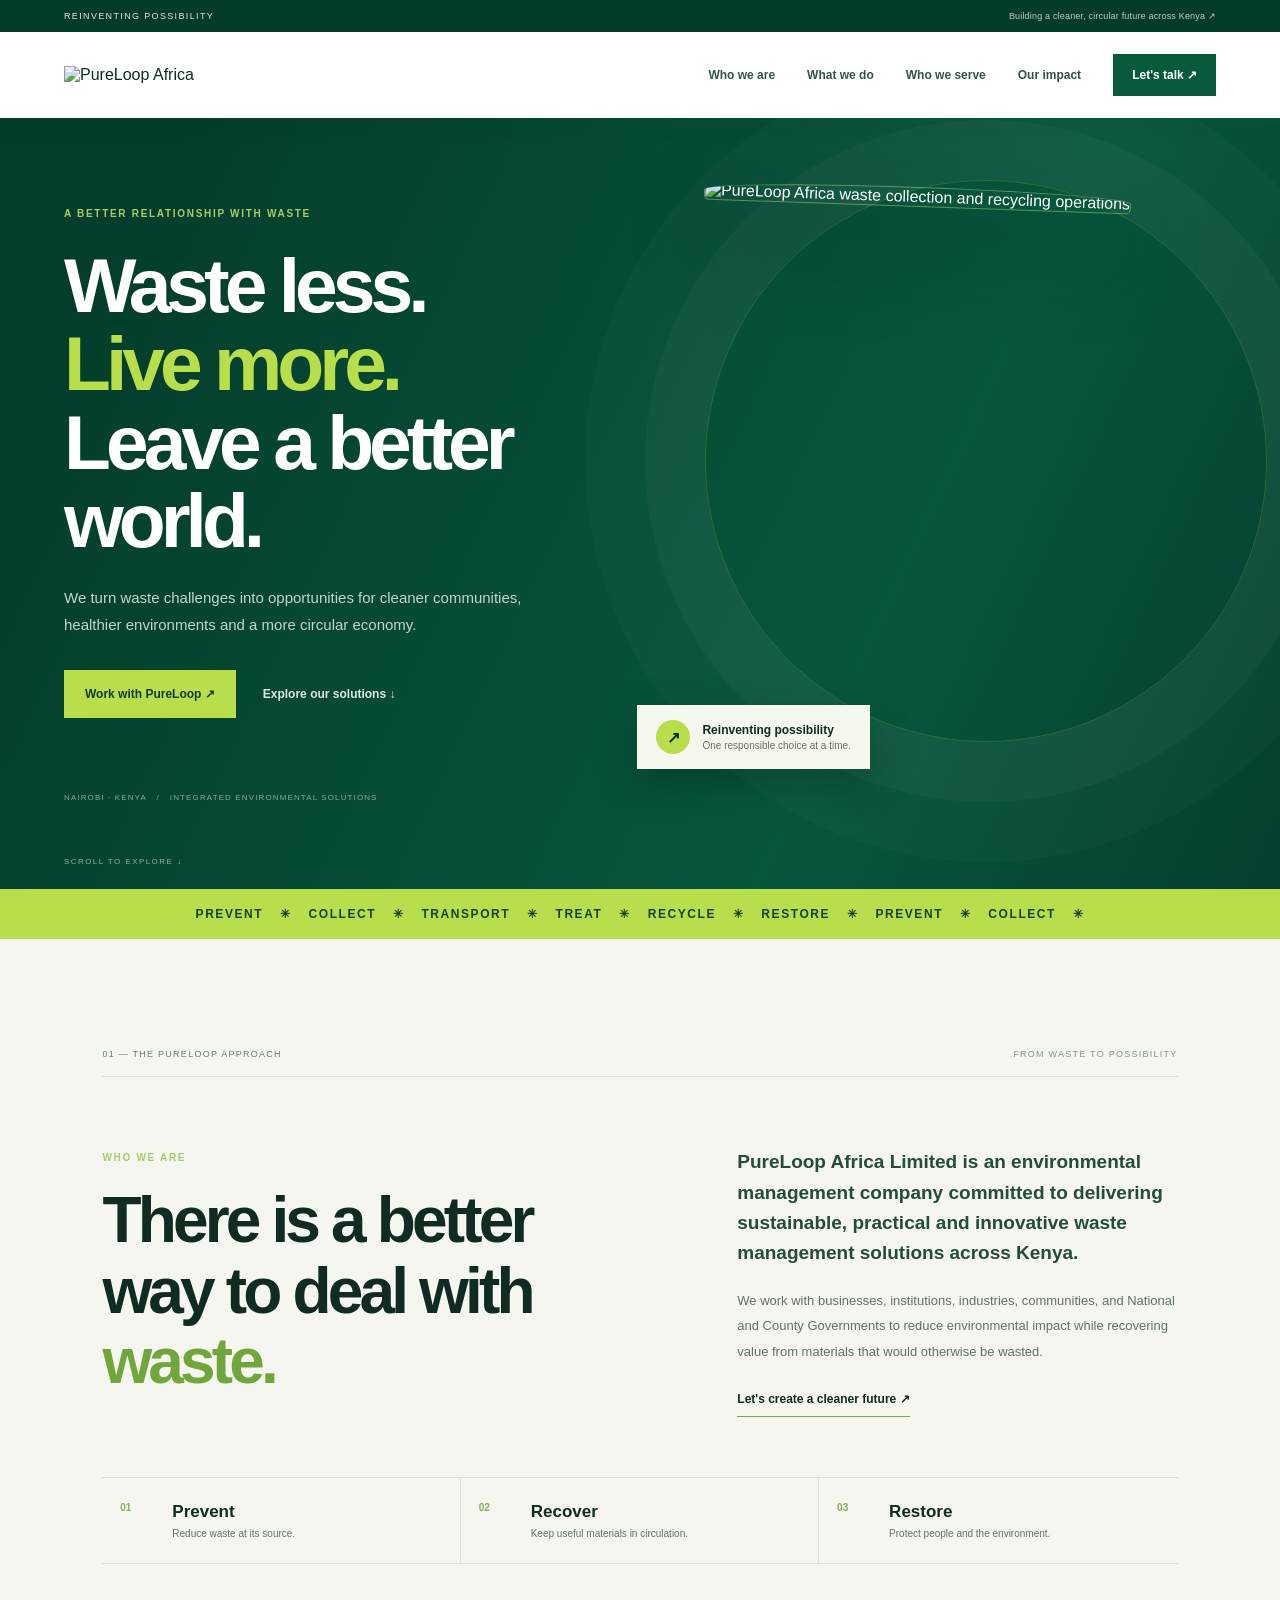
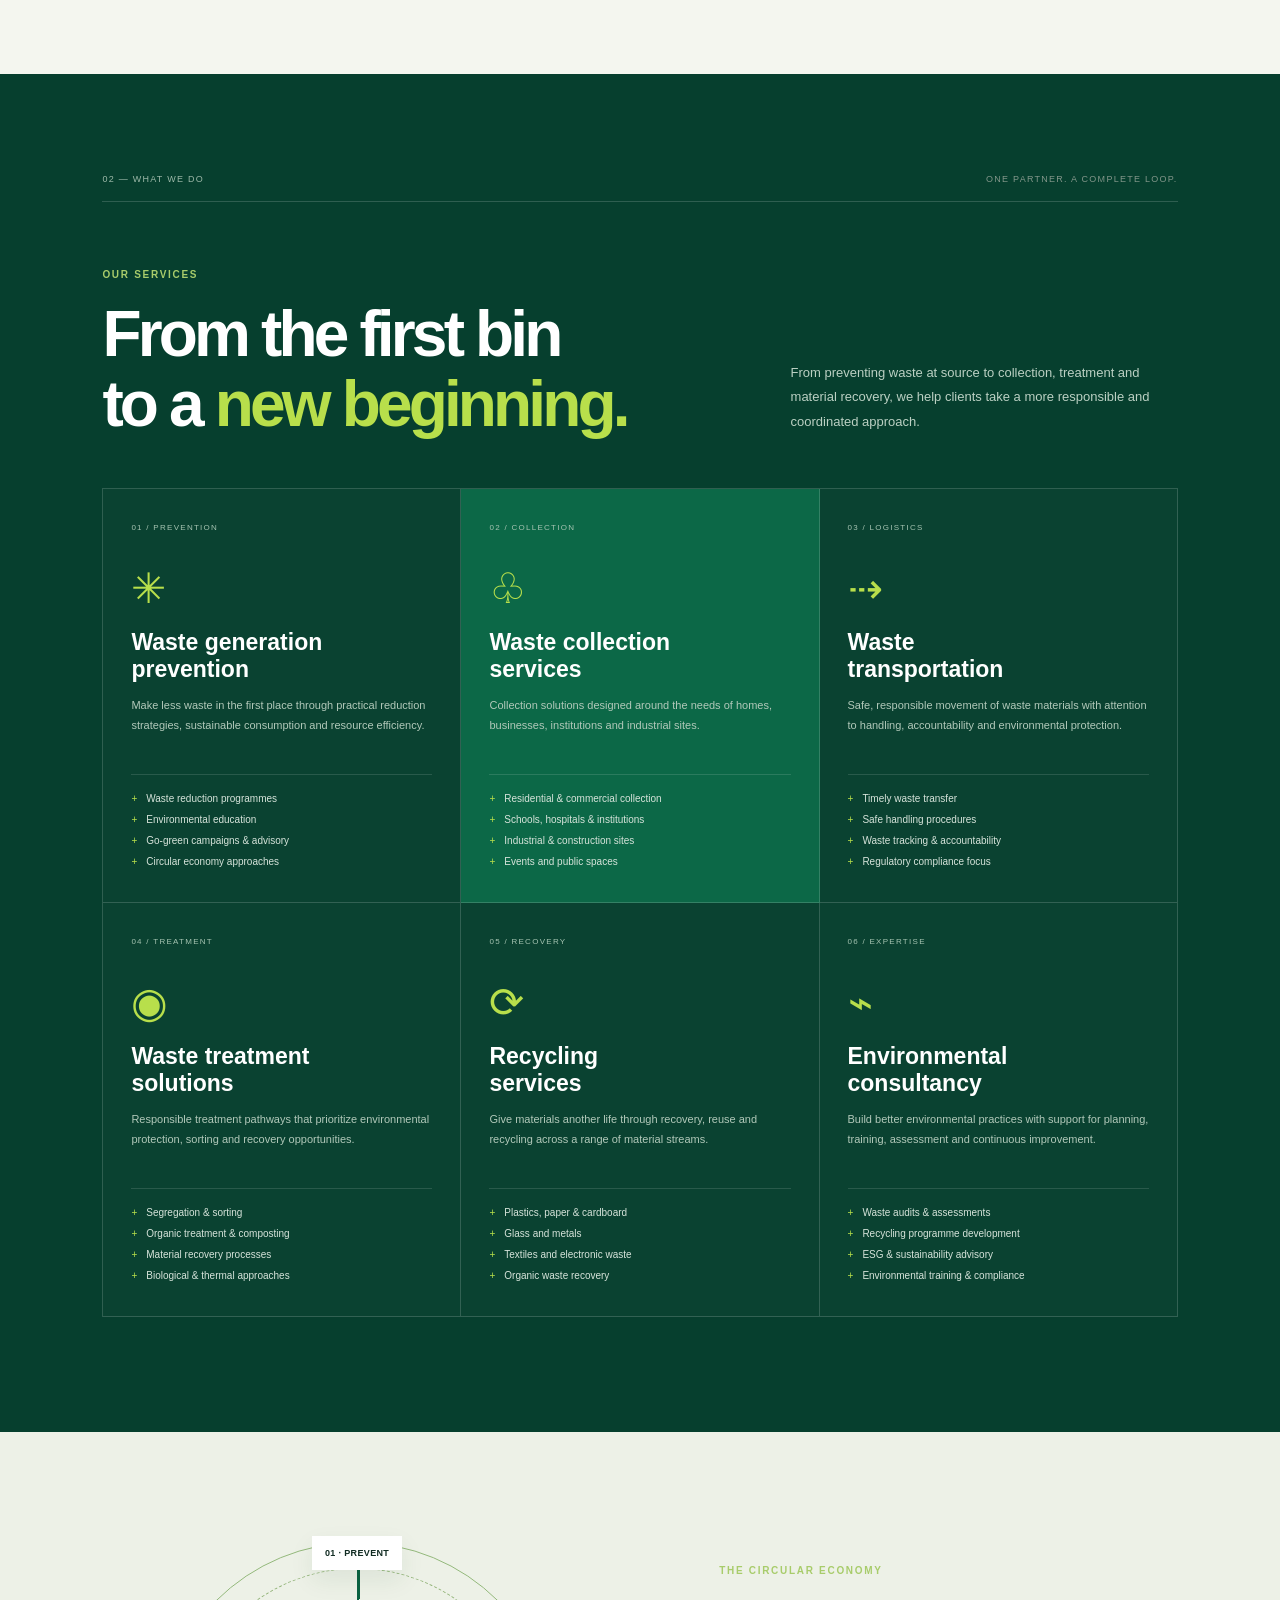
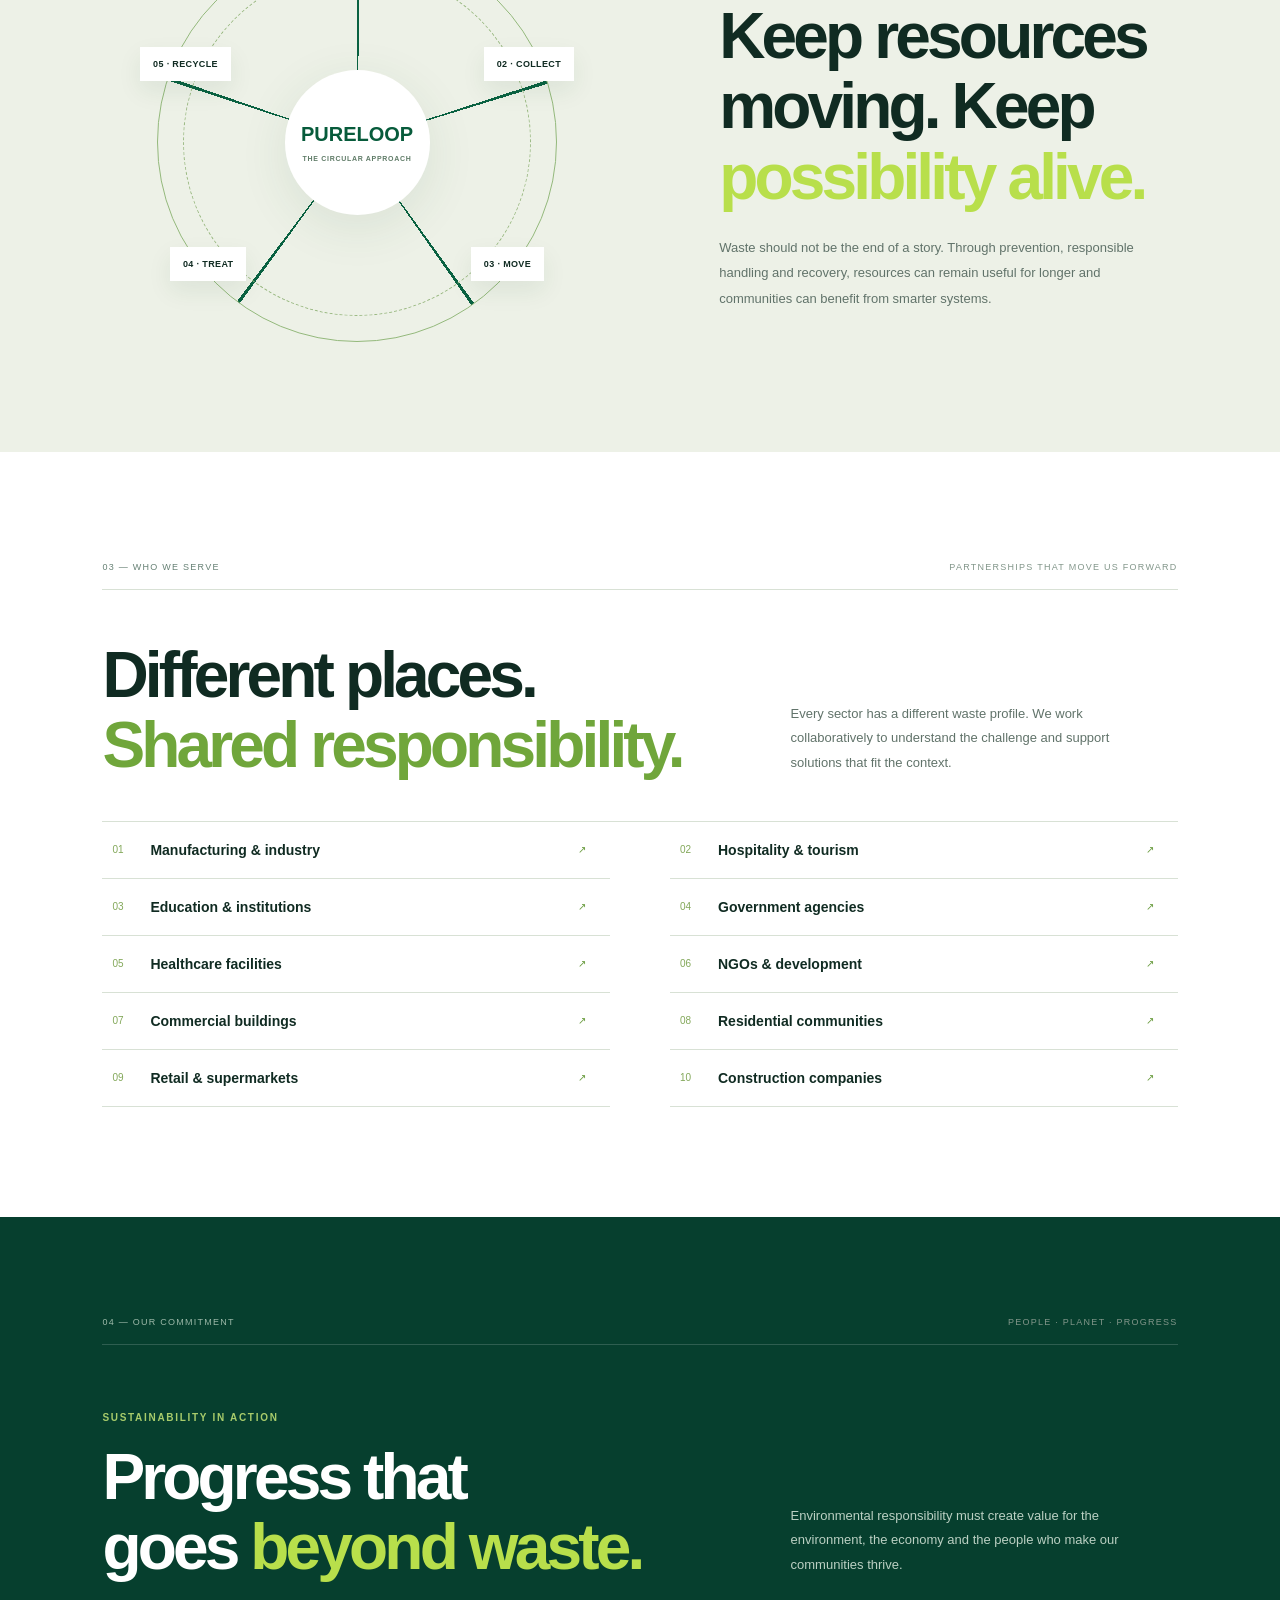
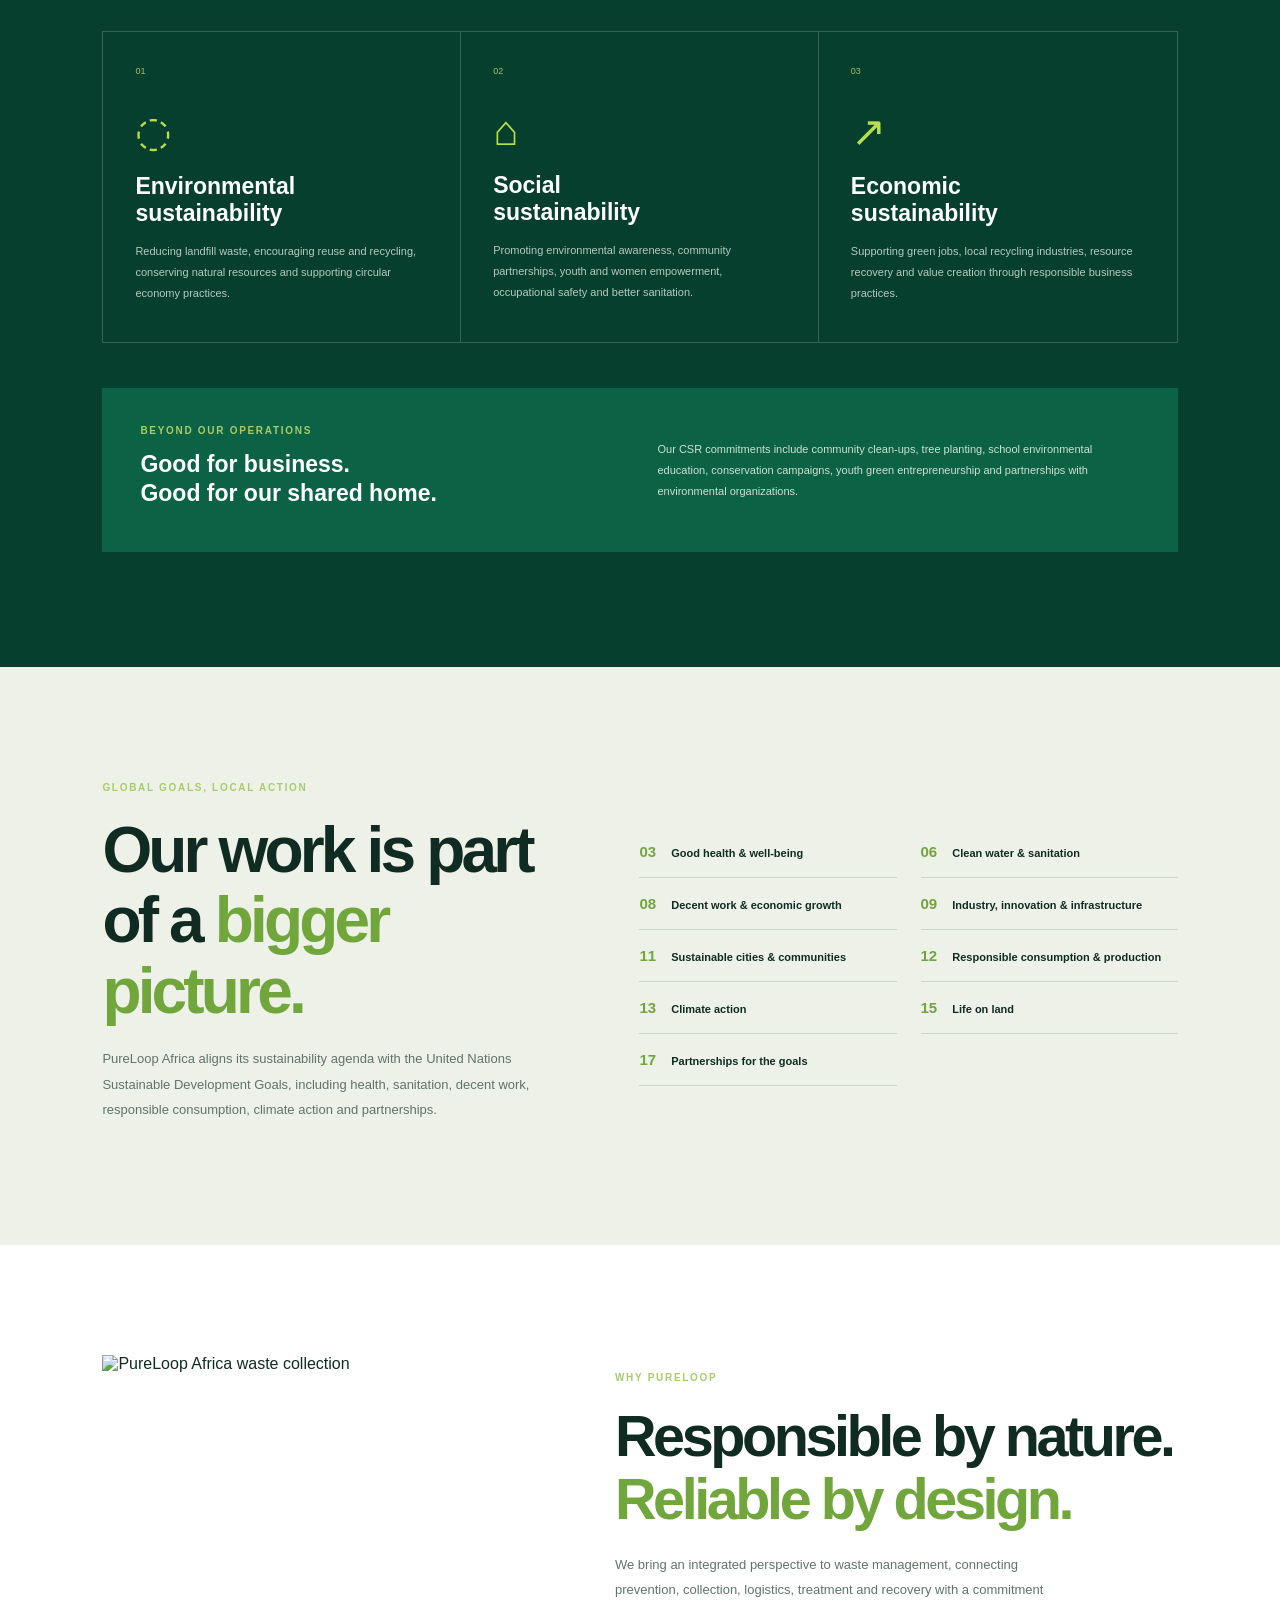
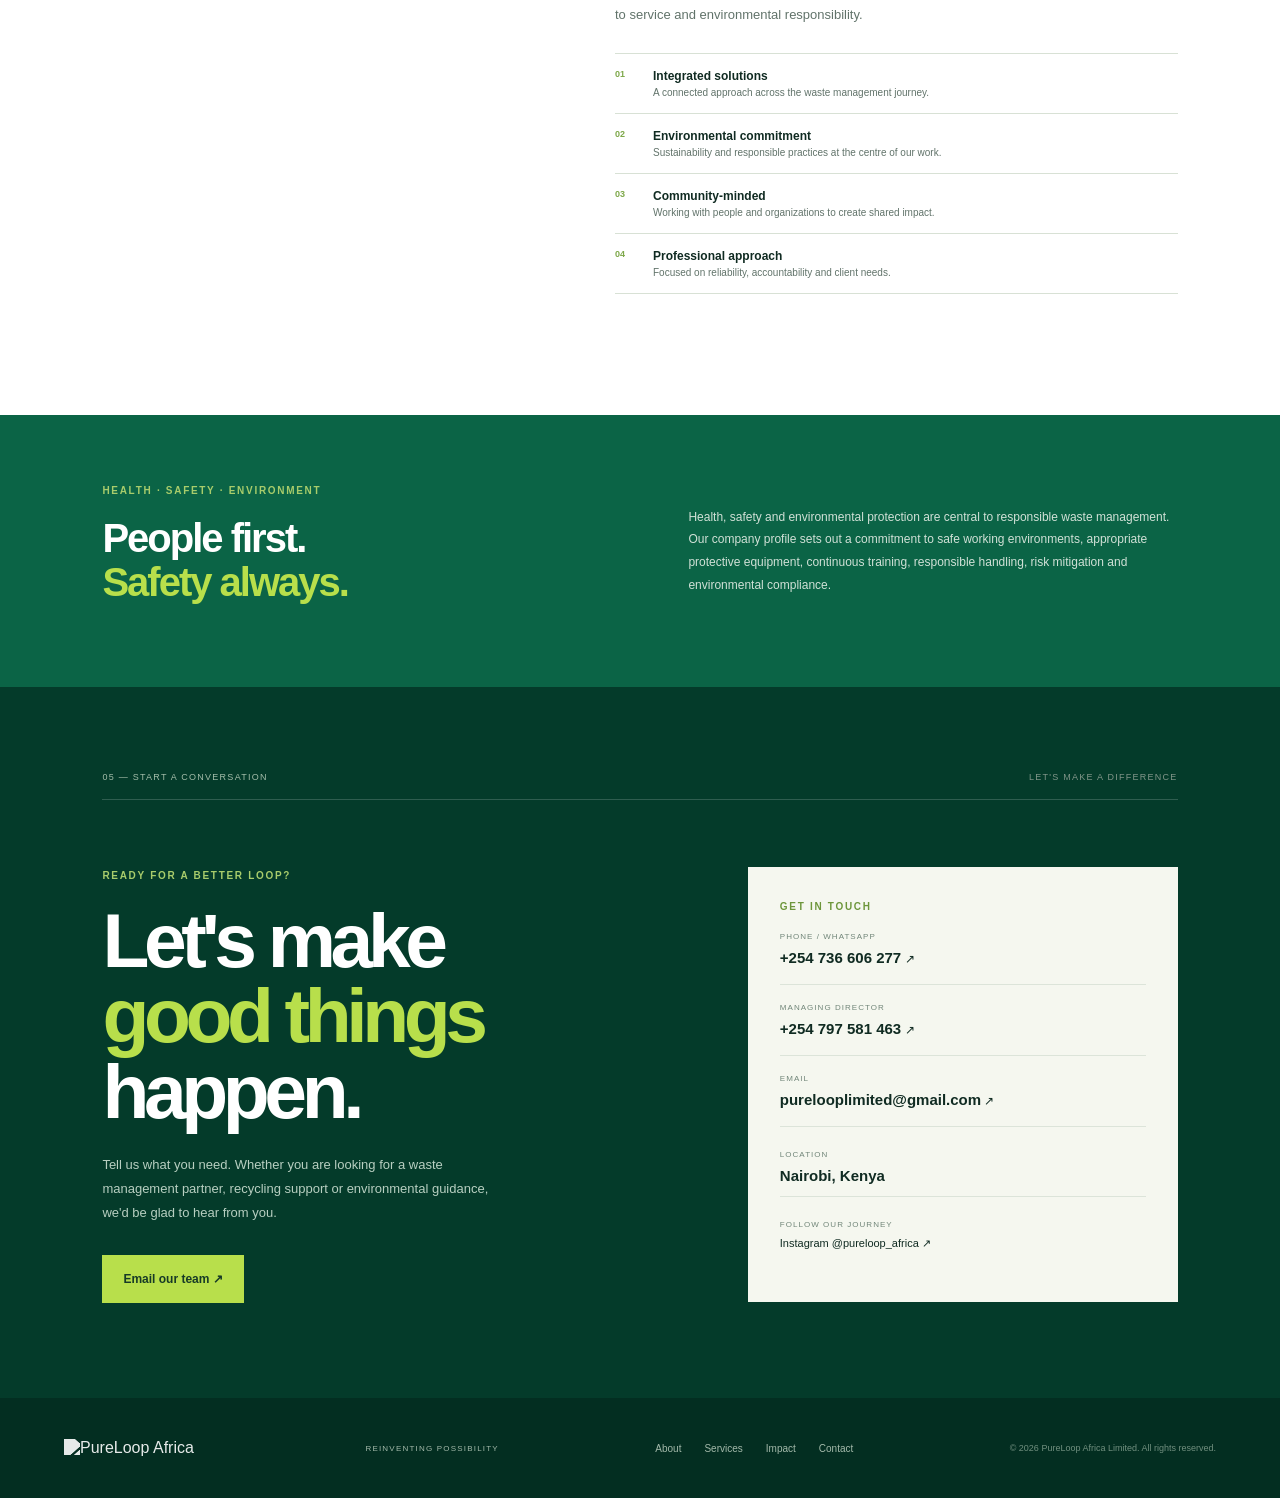
==== index.html @ 33b052de "Build premium responsive PureLoop Africa company website" ====
<!doctype html><html lang="en"><head><meta charset="utf-8"><meta name="viewport" content="width=device-width,initial-scale=1"><title>PureLoop Africa | Sustainable Waste Management & Recycling in Kenya</title><meta name="description" content="PureLoop Africa Limited delivers waste prevention, collection, transportation, treatment, recycling and environmental consultancy solutions across Kenya."><meta name="keywords" content="PureLoop Africa, waste management Kenya, waste collection Nairobi, recycling Kenya, environmental consultancy"><meta name="theme-color" content="#075b3b"><link rel="canonical" href="https://matharabrian70-ux.github.io/PureLoop_Africa/"><meta property="og:title" content="PureLoop Africa | Reinventing Possibility"><meta property="og:description" content="Integrated waste management and recycling solutions across Kenya."><link rel="stylesheet" href="styles.css"><script type="application/ld+json">{"@context":"https://schema.org","@type":"EnvironmentalConsultant","name":"PureLoop Africa Limited","email":"purelooplimited@gmail.com","telephone":"+254736606277","address":{"@type":"PostalAddress","addressLocality":"Nairobi","addressCountry":"KE"},"sameAs":["https://www.instagram.com/pureloop_africa/"]}</script></head><body><div class="announce">REINVENTING POSSIBILITY <span>Building a cleaner, circular future across Kenya ↗</span></div><header><a class="brand" href="#top"><img src="assets/logo.png" alt="PureLoop Africa"></a><button class="menu" aria-expanded="false" aria-label="Open menu">☰</button><nav><a href="#about">Who we are</a><a href="#services">What we do</a><a href="#sectors">Who we serve</a><a href="#impact">Our impact</a><a class="navbtn" href="#contact">Let's talk ↗</a></nav></header><main><section class="hero" id="top"><div class="hero-copy"><label>A BETTER RELATIONSHIP WITH WASTE</label><h1>Waste less.<br><em>Live more.</em><br>Leave a better world.</h1><p>We turn waste challenges into opportunities for cleaner communities, healthier environments and a more circular economy.</p><div class="actions"><a class="button" href="#contact">Work with PureLoop ↗</a><a class="link" href="#services">Explore our solutions ↓</a></div><small>NAIROBI · KENYA &nbsp; / &nbsp; INTEGRATED ENVIRONMENTAL SOLUTIONS</small></div><div class="hero-visual"><img src="assets/pureloop-poster.jpg" alt="PureLoop Africa waste collection and recycling operations"><div class="photo-tag"><b>↗</b><span>Reinventing possibility<small>One responsible choice at a time.</small></span></div></div><div class="scroll">SCROLL TO EXPLORE ↓</div></section><div class="ticker">PREVENT ✳ COLLECT ✳ TRANSPORT ✳ TREAT ✳ RECYCLE ✳ RESTORE ✳ PREVENT ✳ COLLECT ✳</div><section class="section about" id="about"><div class="kicker">01 — THE PURELOOP APPROACH <span>FROM WASTE TO POSSIBILITY</span></div><div class="two"><div><label>WHO WE ARE</label><h2>There is a better<br>way to deal with <em>waste.</em></h2></div><div><p class="lead">PureLoop Africa Limited is an environmental management company committed to delivering sustainable, practical and innovative waste management solutions across Kenya.</p><p>We work with businesses, institutions, industries, communities, and National and County Governments to reduce environmental impact while recovering value from materials that would otherwise be wasted.</p><a class="under" href="#contact">Let's create a cleaner future ↗</a></div></div><div class="principles"><div><b>01</b><strong>Prevent</strong><small>Reduce waste at its source.</small></div><div><b>02</b><strong>Recover</strong><small>Keep useful materials in circulation.</small></div><div><b>03</b><strong>Restore</strong><small>Protect people and the environment.</small></div></div></section><section class="section services" id="services"><div class="kicker">02 — WHAT WE DO <span>ONE PARTNER. A COMPLETE LOOP.</span></div><div class="section-head"><div><label>OUR SERVICES</label><h2>From the first bin<br>to a <em>new beginning.</em></h2></div><p>From preventing waste at source to collection, treatment and material recovery, we help clients take a more responsible and coordinated approach.</p></div><div class="cards"><article><small>01 / PREVENTION</small><div class="icon">✳</div><h3>Waste generation<br>prevention</h3><p>Make less waste in the first place through practical reduction strategies, sustainable consumption and resource efficiency.</p><ul><li>Waste reduction programmes</li><li>Environmental education</li><li>Go-green campaigns & advisory</li><li>Circular economy approaches</li></ul></article><article class="highlight"><small>02 / COLLECTION</small><div class="icon">♧</div><h3>Waste collection<br>services</h3><p>Collection solutions designed around the needs of homes, businesses, institutions and industrial sites.</p><ul><li>Residential & commercial collection</li><li>Schools, hospitals & institutions</li><li>Industrial & construction sites</li><li>Events and public spaces</li></ul></article><article><small>03 / LOGISTICS</small><div class="icon">⇢</div><h3>Waste<br>transportation</h3><p>Safe, responsible movement of waste materials with attention to handling, accountability and environmental protection.</p><ul><li>Timely waste transfer</li><li>Safe handling procedures</li><li>Waste tracking & accountability</li><li>Regulatory compliance focus</li></ul></article><article><small>04 / TREATMENT</small><div class="icon">◉</div><h3>Waste treatment<br>solutions</h3><p>Responsible treatment pathways that prioritize environmental protection, sorting and recovery opportunities.</p><ul><li>Segregation & sorting</li><li>Organic treatment & composting</li><li>Material recovery processes</li><li>Biological & thermal approaches</li></ul></article><article><small>05 / RECOVERY</small><div class="icon">⟳</div><h3>Recycling<br>services</h3><p>Give materials another life through recovery, reuse and recycling across a range of material streams.</p><ul><li>Plastics, paper & cardboard</li><li>Glass and metals</li><li>Textiles and electronic waste</li><li>Organic waste recovery</li></ul></article><article><small>06 / EXPERTISE</small><div class="icon">⌁</div><h3>Environmental<br>consultancy</h3><p>Build better environmental practices with support for planning, training, assessment and continuous improvement.</p><ul><li>Waste audits & assessments</li><li>Recycling programme development</li><li>ESG & sustainability advisory</li><li>Environmental training & compliance</li></ul></article></div></section><section class="section circular"><div class="circle"><div class="center">PURELOOP<br><small>THE CIRCULAR APPROACH</small></div><span class="c1">01 · PREVENT</span><span class="c2">02 · COLLECT</span><span class="c3">03 · MOVE</span><span class="c4">04 · TREAT</span><span class="c5">05 · RECYCLE</span></div><div><label>THE CIRCULAR ECONOMY</label><h2>Keep resources<br>moving. Keep<br><em>possibility alive.</em></h2><p>Waste should not be the end of a story. Through prevention, responsible handling and recovery, resources can remain useful for longer and communities can benefit from smarter systems.</p></div></section><section class="section sectors" id="sectors"><div class="kicker">03 — WHO WE SERVE <span>PARTNERSHIPS THAT MOVE US FORWARD</span></div><div class="section-head"><h2>Different places.<br><em>Shared responsibility.</em></h2><p>Every sector has a different waste profile. We work collaboratively to understand the challenge and support solutions that fit the context.</p></div><div class="sector-grid"><div>01 <b>Manufacturing & industry</b><i>↗</i></div><div>02 <b>Hospitality & tourism</b><i>↗</i></div><div>03 <b>Education & institutions</b><i>↗</i></div><div>04 <b>Government agencies</b><i>↗</i></div><div>05 <b>Healthcare facilities</b><i>↗</i></div><div>06 <b>NGOs & development</b><i>↗</i></div><div>07 <b>Commercial buildings</b><i>↗</i></div><div>08 <b>Residential communities</b><i>↗</i></div><div>09 <b>Retail & supermarkets</b><i>↗</i></div><div>10 <b>Construction companies</b><i>↗</i></div></div></section><section class="section impact" id="impact"><div class="kicker">04 — OUR COMMITMENT <span>PEOPLE · PLANET · PROGRESS</span></div><div class="section-head"><div><label>SUSTAINABILITY IN ACTION</label><h2>Progress that<br>goes <em>beyond waste.</em></h2></div><p>Environmental responsibility must create value for the environment, the economy and the people who make our communities thrive.</p></div><div class="impact-grid"><article><span>01</span><div class="icon">◌</div><h3>Environmental<br>sustainability</h3><p>Reducing landfill waste, encouraging reuse and recycling, conserving natural resources and supporting circular economy practices.</p></article><article><span>02</span><div class="icon">⌂</div><h3>Social<br>sustainability</h3><p>Promoting environmental awareness, community partnerships, youth and women empowerment, occupational safety and better sanitation.</p></article><article><span>03</span><div class="icon">↗</div><h3>Economic<br>sustainability</h3><p>Supporting green jobs, local recycling industries, resource recovery and value creation through responsible business practices.</p></article></div><div class="csr"><div><label>BEYOND OUR OPERATIONS</label><h3>Good for business.<br>Good for our shared home.</h3></div><p>Our CSR commitments include community clean-ups, tree planting, school environmental education, conservation campaigns, youth green entrepreneurship and partnerships with environmental organizations.</p></div></section><section class="section sdg"><div><label>GLOBAL GOALS, LOCAL ACTION</label><h2>Our work is part<br>of a <em>bigger picture.</em></h2><p>PureLoop Africa aligns its sustainability agenda with the United Nations Sustainable Development Goals, including health, sanitation, decent work, responsible consumption, climate action and partnerships.</p></div><div class="sdg-grid"><span><b>03</b> Good health & well-being</span><span><b>06</b> Clean water & sanitation</span><span><b>08</b> Decent work & economic growth</span><span><b>09</b> Industry, innovation & infrastructure</span><span><b>11</b> Sustainable cities & communities</span><span><b>12</b> Responsible consumption & production</span><span><b>13</b> Climate action</span><span><b>15</b> Life on land</span><span><b>17</b> Partnerships for the goals</span></div></section><section class="section why"><img src="assets/pureloop-poster.jpg" alt="PureLoop Africa waste collection"><div><label>WHY PURELOOP</label><h2>Responsible by nature.<br><em>Reliable by design.</em></h2><p>We bring an integrated perspective to waste management, connecting prevention, collection, logistics, treatment and recovery with a commitment to service and environmental responsibility.</p><div class="why-list"><p><b>01</b><span><strong>Integrated solutions</strong><small>A connected approach across the waste management journey.</small></span></p><p><b>02</b><span><strong>Environmental commitment</strong><small>Sustainability and responsible practices at the centre of our work.</small></span></p><p><b>03</b><span><strong>Community-minded</strong><small>Working with people and organizations to create shared impact.</small></span></p><p><b>04</b><span><strong>Professional approach</strong><small>Focused on reliability, accountability and client needs.</small></span></p></div></div></section><section class="hse section"><div><label>HEALTH · SAFETY · ENVIRONMENT</label><h2>People first.<br><em>Safety always.</em></h2></div><p>Health, safety and environmental protection are central to responsible waste management. Our company profile sets out a commitment to safe working environments, appropriate protective equipment, continuous training, responsible handling, risk mitigation and environmental compliance.</p></section><section class="contact section" id="contact"><div class="kicker">05 — START A CONVERSATION <span>LET'S MAKE A DIFFERENCE</span></div><div class="contact-grid"><div><label>READY FOR A BETTER LOOP?</label><h2>Let's make<br><em>good things</em><br>happen.</h2><p>Tell us what you need. Whether you are looking for a waste management partner, recycling support or environmental guidance, we'd be glad to hear from you.</p><a class="button" href="mailto:purelooplimited@gmail.com?subject=Enquiry%20for%20PureLoop%20Africa">Email our team ↗</a></div><aside><label>GET IN TOUCH</label><a href="tel:+254736606277"><small>PHONE / WHATSAPP</small><strong>+254 736 606 277</strong> ↗</a><a href="tel:+254797581463"><small>MANAGING DIRECTOR</small><strong>+254 797 581 463</strong> ↗</a><a href="mailto:purelooplimited@gmail.com"><small>EMAIL</small><strong>purelooplimited@gmail.com</strong> ↗</a><p><small>LOCATION</small><strong>Nairobi, Kenya</strong></p><p><small>FOLLOW OUR JOURNEY</small><a href="https://www.instagram.com/pureloop_africa/" target="_blank" rel="noopener">Instagram @pureloop_africa ↗</a></p></aside></div></section></main><footer><img src="assets/logo.png" alt="PureLoop Africa"><span>REINVENTING POSSIBILITY</span><nav><a href="#about">About</a><a href="#services">Services</a><a href="#impact">Impact</a><a href="#contact">Contact</a></nav><small>© <span id="year"></span> PureLoop Africa Limited. All rights reserved.</small></footer><a class="top" href="#top" aria-label="Back to top">↑</a><script src="script.js"></script></body></html>
---- styles.css ----
:root{--g:#075b3b;--d:#043d2b;--lime:#b8df4b;--ink:#102b22;--muted:#61736a;--cream:#f4f6ef;--line:#d8e1d5;--font:'DM Sans',sans-serif;--display:'Manrope',sans-serif}*{box-sizing:border-box}html{scroll-behavior:smooth;scroll-padding-top:85px}body{margin:0;background:var(--cream);color:var(--ink);font-family:var(--font);-webkit-font-smoothing:antialiased}a{color:inherit;text-decoration:none}.announce{height:32px;background:#043c2b;color:#d9e8d9;padding:0 5%;display:flex;justify-content:space-between;align-items:center;font-size:9px;letter-spacing:.15em}.announce span{letter-spacing:.02em;color:#b6cfbf}header{height:86px;padding:0 5%;background:white;display:flex;justify-content:space-between;align-items:center;position:sticky;top:0;z-index:20;box-shadow:0 4px 24px #173c2910}.brand img{width:205px;display:block}header nav{display:flex;gap:32px;align-items:center;font-size:12px;font-weight:600}header nav a{color:#375147}header nav a:hover{color:#0b8757}.navbtn{padding:14px 19px;background:var(--g);color:#fff}.menu{display:none}.hero{min-height:690px;background:linear-gradient(115deg,#043d2b 10%,#07573d 68%,#063e30);color:white;position:relative;overflow:hidden;display:flex;align-items:center;padding:85px 5%}.hero:after{content:'';position:absolute;width:560px;height:560px;border:1px solid #b9df4b33;border-radius:50%;right:1%;top:8%;box-shadow:0 0 0 60px #ffffff08,0 0 0 120px #ffffff05}.hero-copy{position:relative;z-index:2;width:52%;max-width:660px}.hero label,.services label,.impact label,.contact label,.hse label,.circular label,.sdg label,.why label,.two label{font-size:10px;letter-spacing:.17em;font-weight:700;color:#a8cc6b}.hero h1{font:700 clamp(56px,6vw,86px)/1.02 var(--display);letter-spacing:-.065em;margin:25px 0}.hero h1 em,.services h2 em,.impact h2 em,.circular h2 em,.sectors h2 em,.sdg h2 em,.why h2 em,.hse h2 em,.contact h2 em{font-style:normal;color:var(--lime)}.hero-copy>p{color:#c2d6cb;font-size:15px;line-height:1.8;max-width:460px}.actions{display:flex;align-items:center;gap:27px;margin:32px 0 68px}.button{display:inline-block;background:var(--lime);color:#173a27;padding:17px 21px;font-size:12px;font-weight:700;transition:.25s}.button:hover{transform:translateY(-3px);background:#d1f16d}.link{font-size:12px;font-weight:600;color:#dce9e0}.hero-copy>small{font-size:8px;letter-spacing:.14em;color:#87a99a}.hero-visual{position:absolute;z-index:1;right:5%;top:9%;width:40%;height:82%;border-radius:48% 48% 5px 5px;overflow:visible}.hero-visual>img{width:100%;height:100%;object-fit:cover;object-position:center;border:1px solid #d1ee9a66;border-radius:48% 48% 5px 5px;transform:rotate(2deg);box-shadow:0 35px 90px #001f1770}.photo-tag{position:absolute;left:-13%;bottom:8%;padding:15px 19px;background:#f5f7ef;color:var(--ink);display:flex;align-items:center;gap:12px;box-shadow:0 15px 40px #001e1750}.photo-tag>b{width:34px;height:34px;border-radius:50%;background:var(--lime);display:grid;place-items:center}.photo-tag span{font:700 12px var(--display)}.photo-tag small{display:block;font:400 10px var(--font);color:var(--muted);margin-top:3px}.scroll{position:absolute;bottom:23px;left:5%;font-size:8px;letter-spacing:.18em;color:#8eafa0}.ticker{background:var(--lime);padding:18px 0;text-align:center;color:#17432d;font:800 12px var(--display);letter-spacing:.13em;word-spacing:12px;overflow:hidden;white-space:nowrap}.section{padding:110px 8%}.kicker{display:flex;justify-content:space-between;border-bottom:1px solid var(--line);padding-bottom:17px;font-size:9px;letter-spacing:.14em;color:#668074}.kicker span{color:#82968a}.two{display:grid;grid-template-columns:1.1fr .9fr;gap:9%;padding:70px 0 60px}.two h2,.sectors h2,.sdg h2,.why h2{font:700 clamp(42px,5vw,66px)/1.1 var(--display);letter-spacing:-.06em;margin:20px 0}.two h2 em,.sectors h2 em,.sdg h2 em,.why h2 em{font-style:normal;color:#70a63b}.two p{font-size:13px;line-height:1.95;color:var(--muted)}.two .lead{font:600 19px/1.6 var(--display);color:#254c39;margin-top:0}.under{display:inline-block;margin-top:15px;font-size:12px;font-weight:700;border-bottom:1px solid #78a94b;padding-bottom:10px}.principles{display:grid;grid-template-columns:repeat(3,1fr);border-top:1px solid var(--line);border-bottom:1px solid var(--line)}.principles>div{padding:24px 5%;border-right:1px solid var(--line);display:grid;grid-template-columns:40px 1fr;gap:6px 12px}.principles>div:last-child{border:0}.principles b{grid-row:span 2;color:#86ac59;font-size:10px}.principles strong{font:700 17px var(--display)}.principles small{font-size:10px;color:var(--muted)}.services,.impact{background:#063f2e;color:#fff;padding-top:100px;padding-bottom:115px}.services .kicker,.impact .kicker{border-color:#ffffff29;color:#9db9a9}.section-head{display:flex;justify-content:space-between;align-items:end;margin:62px 0 48px}.section-head h2,.impact h2{font:700 clamp(43px,5vw,66px)/1.1 var(--display);letter-spacing:-.06em;margin:17px 0 0}.section-head>p{width:34%;font-size:13px;line-height:1.9;color:#bbd0c3;margin:0 2% 5px 0}.cards{display:grid;grid-template-columns:repeat(3,1fr);border-top:1px solid #ffffff2a;border-left:1px solid #ffffff2a}.cards article{padding:27px 28px 30px;min-height:355px;border-right:1px solid #ffffff2a;border-bottom:1px solid #ffffff2a;background:#ffffff04;transition:.25s}.cards article:hover{background:#ffffff0d;transform:translateY(-4px)}.cards .highlight{background:#0c6847}.cards article>small{font-size:8px;letter-spacing:.16em;color:#a6c4b2}.icon{font-size:42px;color:var(--lime);margin:30px 0 16px}.cards h3{font:700 23px/1.2 var(--display);margin:0 0 12px}.cards p{font-size:11px;line-height:1.8;color:#b2c9ba;min-height:60px}.cards ul{list-style:none;padding:13px 0 0;border-top:1px solid #ffffff20;margin:18px 0 0}.cards li{font-size:10px;color:#d7e4db;padding:5px 0}.cards li:before{content:'+';color:var(--lime);margin-right:9px}.circular{display:grid;grid-template-columns:1fr .9fr;gap:10%;align-items:center;background:#edf1e7}.circle{width:min(400px,35vw);height:min(400px,35vw);border:1px solid #94b97c;border-radius:50%;position:relative;margin:auto;display:grid;place-items:center;background:repeating-conic-gradient(#0a6242 0deg 1deg,transparent 1deg 72deg)}.circle:before{content:'';position:absolute;inset:25px;border:1px dashed #9ab982;border-radius:50%}.center{width:145px;height:145px;background:#fff;border-radius:50%;display:grid;place-content:center;text-align:center;font:800 20px var(--display);color:#075b3b;z-index:2;box-shadow:0 12px 50px #285b3219}.center small{font:600 7px var(--font);letter-spacing:.1em;color:#607c68;margin-top:9px}.circle>span{position:absolute;background:white;padding:12px 13px;box-shadow:0 10px 25px #1c4d2a14;font:700 9px var(--display);letter-spacing:.04em}.c1{top:-7px}.c2{right:-18px;top:26%}.c3{right:3%;bottom:15%}.c4{left:3%;bottom:15%}.c5{left:-18px;top:26%}.circular h2{font:700 clamp(43px,5vw,64px)/1.1 var(--display);letter-spacing:-.06em;margin:23px 0}.circular p,.sdg p,.why>div>p{font-size:13px;line-height:1.95;color:var(--muted);max-width:440px}.sectors{background:white}.sectors .section-head{margin:50px 0 40px}.sectors h2{margin:0}.sectors .section-head>p{color:var(--muted)}.sector-grid{display:grid;grid-template-columns:1fr 1fr;border-top:1px solid var(--line)}.sector-grid>div{padding:20px 10px;border-bottom:1px solid var(--line);display:grid;grid-template-columns:38px 1fr 22px;align-items:center;font-size:10px;color:#83a85a}.sector-grid>div:nth-child(odd){margin-right:30px}.sector-grid>div:nth-child(even){margin-left:30px}.sector-grid b{font:600 14px var(--display);color:var(--ink)}.sector-grid i{font-style:normal;color:#6a9c3f}.impact-grid{display:grid;grid-template-columns:repeat(3,1fr);border:1px solid #ffffff30}.impact-grid article{padding:28px 32px;min-height:300px;border-right:1px solid #ffffff30}.impact-grid article:last-child{border:0}.impact-grid article>span{font-size:9px;color:#a4c26c}.impact-grid .icon{margin:29px 0 17px}.impact-grid h3{font:700 23px/1.2 var(--display);margin:0 0 13px}.impact-grid p{font-size:11px;line-height:1.9;color:#b6cbbd}.csr{margin-top:45px;background:#0b6244;padding:32px 38px;display:grid;grid-template-columns:1fr 1fr;gap:35px;align-items:center}.csr h3{font:700 23px/1.25 var(--display);margin:12px 0}.csr p{font-size:11px;line-height:1.9;color:#d0e0d5}.sdg{background:#eef1e7;display:grid;grid-template-columns:.9fr 1.1fr;gap:9%}.sdg-grid{display:grid;grid-template-columns:1fr 1fr;gap:0 24px;align-content:center}.sdg-grid span{padding:17px 0;border-bottom:1px solid #cbd6c6;font:600 11px var(--display)}.sdg-grid b{font:800 15px var(--display);color:#74a341;margin-right:12px}.why{background:#fff;display:grid;grid-template-columns:.85fr 1.15fr;gap:9%;align-items:center}.why>img{width:100%;height:550px;object-fit:cover}.why h2{font-size:clamp(40px,4.5vw,58px)}.why-list{border-top:1px solid var(--line);margin-top:25px}.why-list p{display:grid;grid-template-columns:38px 1fr;margin:0;padding:15px 0;border-bottom:1px solid var(--line)}.why-list b{font-size:9px;color:#7ea84a}.why-list strong,.why-list small{display:block}.why-list strong{font:700 12px var(--display)}.why-list small{font-size:10px;color:var(--muted);margin-top:4px}.hse{background:#0b6446;color:#fff;display:grid;grid-template-columns:1fr 1fr;gap:9%;align-items:center;padding-top:65px;padding-bottom:65px}.hse h2{font:700 40px/1.1 var(--display);letter-spacing:-.05em;margin:18px 0}.hse p{font-size:12px;line-height:1.9;color:#d1e1d7}.contact{background:#043b2a;color:white;padding-top:85px;padding-bottom:95px}.contact .kicker{color:#a4bdaa;border-color:#ffffff2c}.contact-grid{display:grid;grid-template-columns:1fr .85fr;gap:13%;padding-top:65px}.contact h2{font:700 clamp(55px,6vw,82px)/.98 var(--display);letter-spacing:-.07em;margin:20px 0}.contact-grid>div>p{font-size:13px;line-height:1.85;color:#b8cfc1;max-width:400px;margin:24px 0 30px}.contact aside{background:#f5f7ef;color:var(--ink);padding:29px 32px;align-self:center}.contact aside>label{color:#6d963b}.contact aside>a{display:block;position:relative;border-bottom:1px solid #dce4d9;padding:18px 0;font-size:12px}.contact aside small,.contact aside p small{display:block;font-size:8px;letter-spacing:.13em;color:#718679;margin-bottom:8px}.contact aside strong{font:700 15px var(--display);overflow-wrap:anywhere}.contact aside p{padding:12px 0;border-bottom:1px solid #dce4d9;font-size:11px}.contact aside p:last-child{border:0}footer{background:#032e21;color:#a3b9aa;min-height:100px;padding:24px 5%;display:flex;align-items:center;justify-content:space-between;gap:20px}footer>img{width:145px;filter:brightness(0) invert(1);opacity:.9}footer>span{font-size:8px;letter-spacing:.15em}footer nav{display:flex;gap:23px;font-size:10px}footer small{font-size:9px;color:#718f7f}.top{position:fixed;right:20px;bottom:20px;width:42px;height:42px;border-radius:50%;display:grid;place-items:center;background:var(--lime);color:#173a27;z-index:10;opacity:0;pointer-events:none;transition:.2s}.top.show{opacity:1;pointer-events:auto}@media(max-width:1000px){header nav{gap:17px}.hero-copy{width:57%}.hero-visual{right:2%;width:42%}.section{padding-left:6%;padding-right:6%}.cards article{padding:22px 20px}.circle{width:360px;height:360px}}@media(max-width:760px){.announce{padding:0 5%;font-size:8px}.announce span{display:none}header{height:72px;padding:0 5%}.brand img{width:175px}.menu{display:block;border:0;background:none;color:var(--g);font-size:23px}header nav{display:none;position:absolute;left:0;right:0;top:72px;background:white;padding:15px 6% 25px;box-shadow:0 14px 24px #173c2915;flex-direction:column;align-items:stretch;gap:0}header nav.open{display:flex}header nav a{padding:14px 0;border-bottom:1px solid var(--line)}header nav .navbtn{margin-top:10px;padding:14px 18px}.hero{min-height:820px;padding:65px 6% 50px;align-items:flex-start}.hero-copy{width:100%}.hero h1{font-size:clamp(54px,12vw,78px)}.hero-copy>p{font-size:14px;max-width:390px}.actions{margin:25px 0 40px;gap:17px;flex-wrap:wrap}.hero-visual{top:auto;bottom:35px;right:4%;width:65%;height:42%;opacity:.9}.photo-tag{left:-16%;bottom:0;padding:12px}.hero:after{width:320px;height:320px;top:auto;bottom:70px;right:0}.scroll{bottom:12px}.section{padding:76px 6%}.kicker{font-size:8px}.two{grid-template-columns:1fr;gap:15px;padding:46px 0}.two h2,.sectors h2,.sdg h2{font-size:47px}.two .lead{font-size:17px}.principles{grid-template-columns:1fr}.principles>div{border-right:0;border-bottom:1px solid var(--line);padding:17px 7px}.principles>div:last-child{border-bottom:0}.services,.impact{padding-top:75px;padding-bottom:80px}.section-head{display:block;margin:45px 0 33px}.section-head h2,.impact h2{font-size:48px}.section-head>p{width:100%;margin:24px 0 0}.cards{grid-template-columns:1fr 1fr}.cards article{padding:19px 15px;min-height:355px}.cards h3{font-size:19px}.cards p{min-height:105px}.circular{grid-template-columns:1fr;gap:35px}.circle{width:min(330px,82vw);height:min(330px,82vw)}.center{width:125px;height:125px}.circle>span{font-size:8px;padding:10px}.c2{right:-12px}.c5{left:-12px}.circular h2{font-size:47px}.sectors .section-head{margin-top:43px}.sector-grid>div:nth-child(n){margin:0}.sector-grid>div{grid-template-columns:31px 1fr 15px;padding:17px 3px}.sector-grid b{font-size:11px}.impact-grid{grid-template-columns:1fr}.impact-grid article{min-height:250px;border-right:0;border-bottom:1px solid #ffffff30;padding:24px}.impact-grid article:last-child{border-bottom:0}.impact-grid .icon{margin:22px 0 14px}.csr{grid-template-columns:1fr;gap:10px;padding:25px}.csr p{margin:0}.sdg{grid-template-columns:1fr;gap:28px}.sdg-grid{gap:0 12px}.sdg-grid span{font-size:10px}.sdg-grid b{margin-right:7px}.why{grid-template-columns:1fr;gap:32px}.why>img{height:390px}.why h2{font-size:43px}.hse{grid-template-columns:1fr;gap:10px}.hse h2{font-size:36px}.contact{padding-top:65px;padding-bottom:75px}.contact-grid{grid-template-columns:1fr;gap:35px;padding-top:48px}.contact h2{font-size:65px}.contact aside{padding:24px}.contact aside strong{font-size:14px}footer{padding:25px 6%;flex-wrap:wrap;gap:15px}footer>span{display:none}footer nav{order:3;width:100%;justify-content:space-between}footer small{margin-left:auto}}@media(max-width:420px){.hero{min-height:790px}.hero h1{font-size:52px}.hero-copy>small{font-size:7px}.hero-visual{width:73%;height:39%;right:2%}.cards{grid-template-columns:1fr}.cards article{min-height:auto}.cards p{min-height:0}.sector-grid{grid-template-columns:1fr}.sdg-grid{grid-template-columns:1fr}.contact h2{font-size:57px}}@media(prefers-reduced-motion:reduce){html{scroll-behavior:auto}*,*:before,*:after{transition-duration:.01ms!important}}
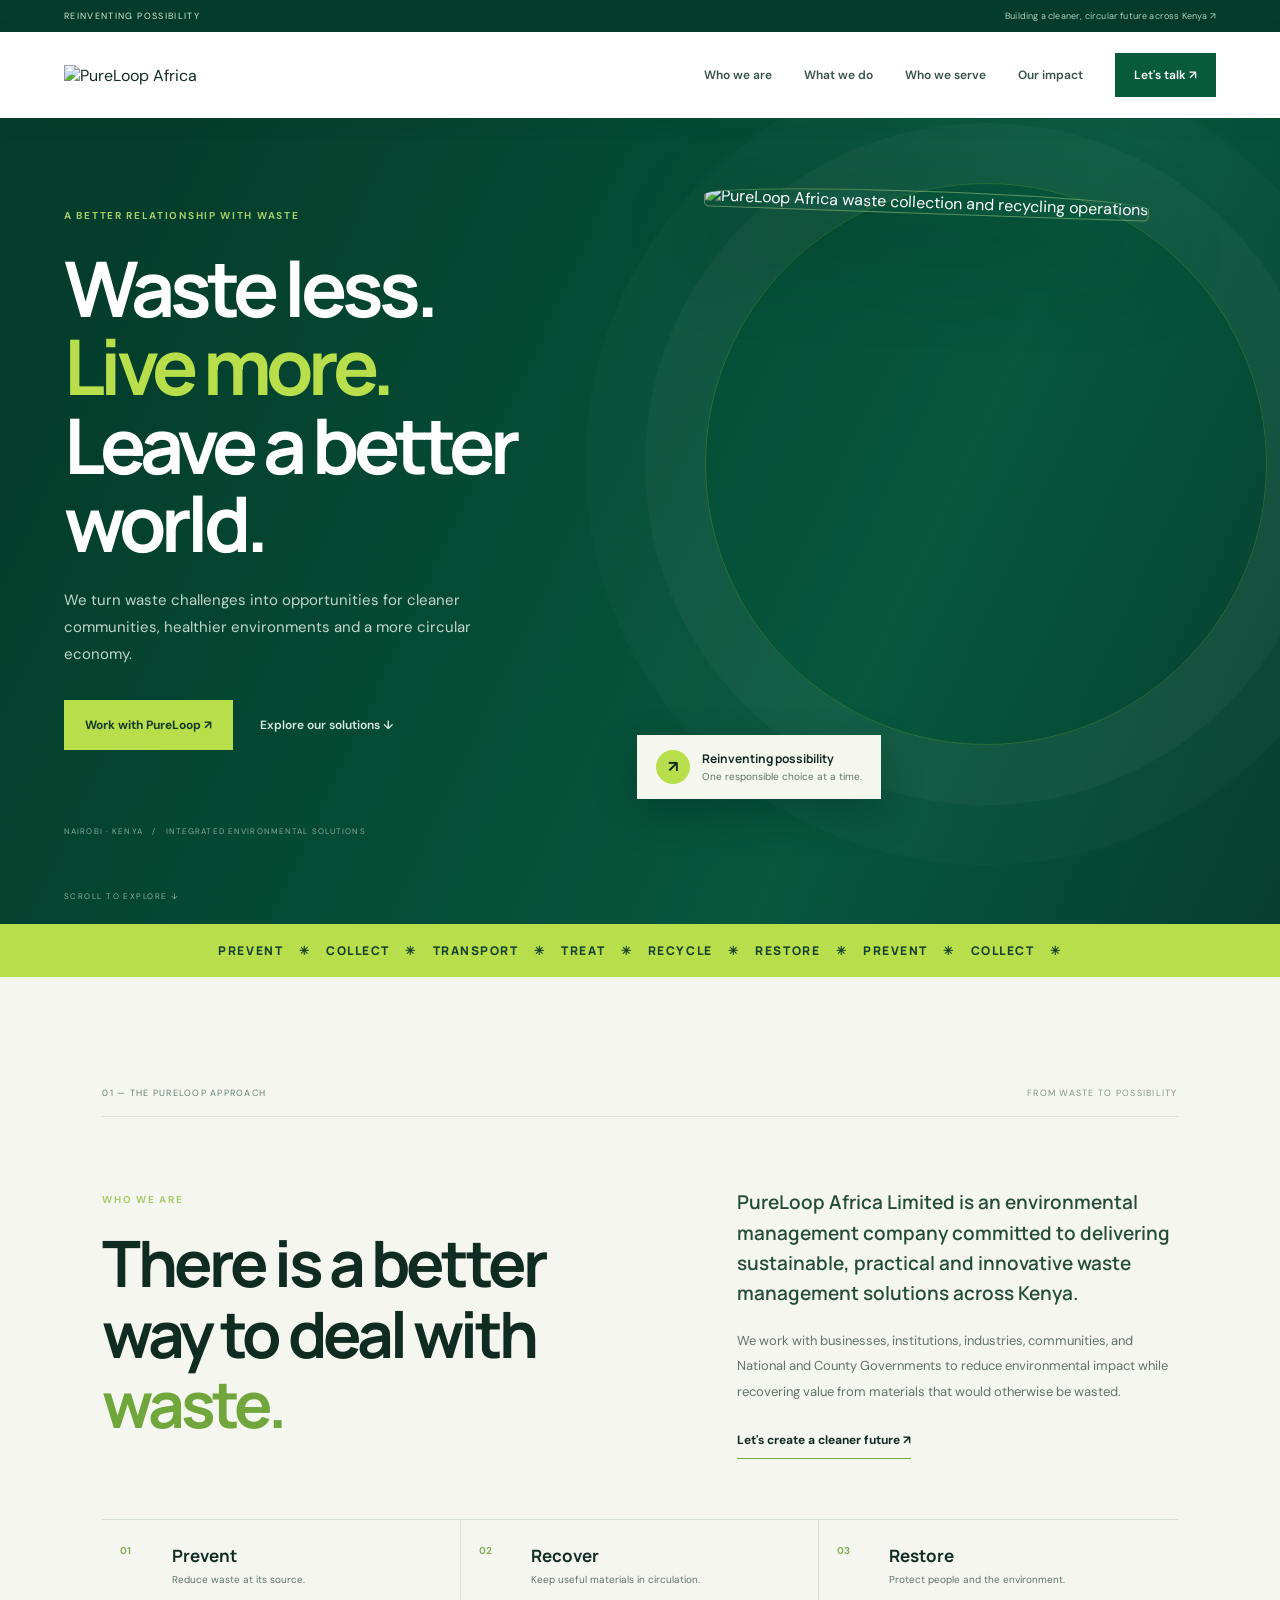
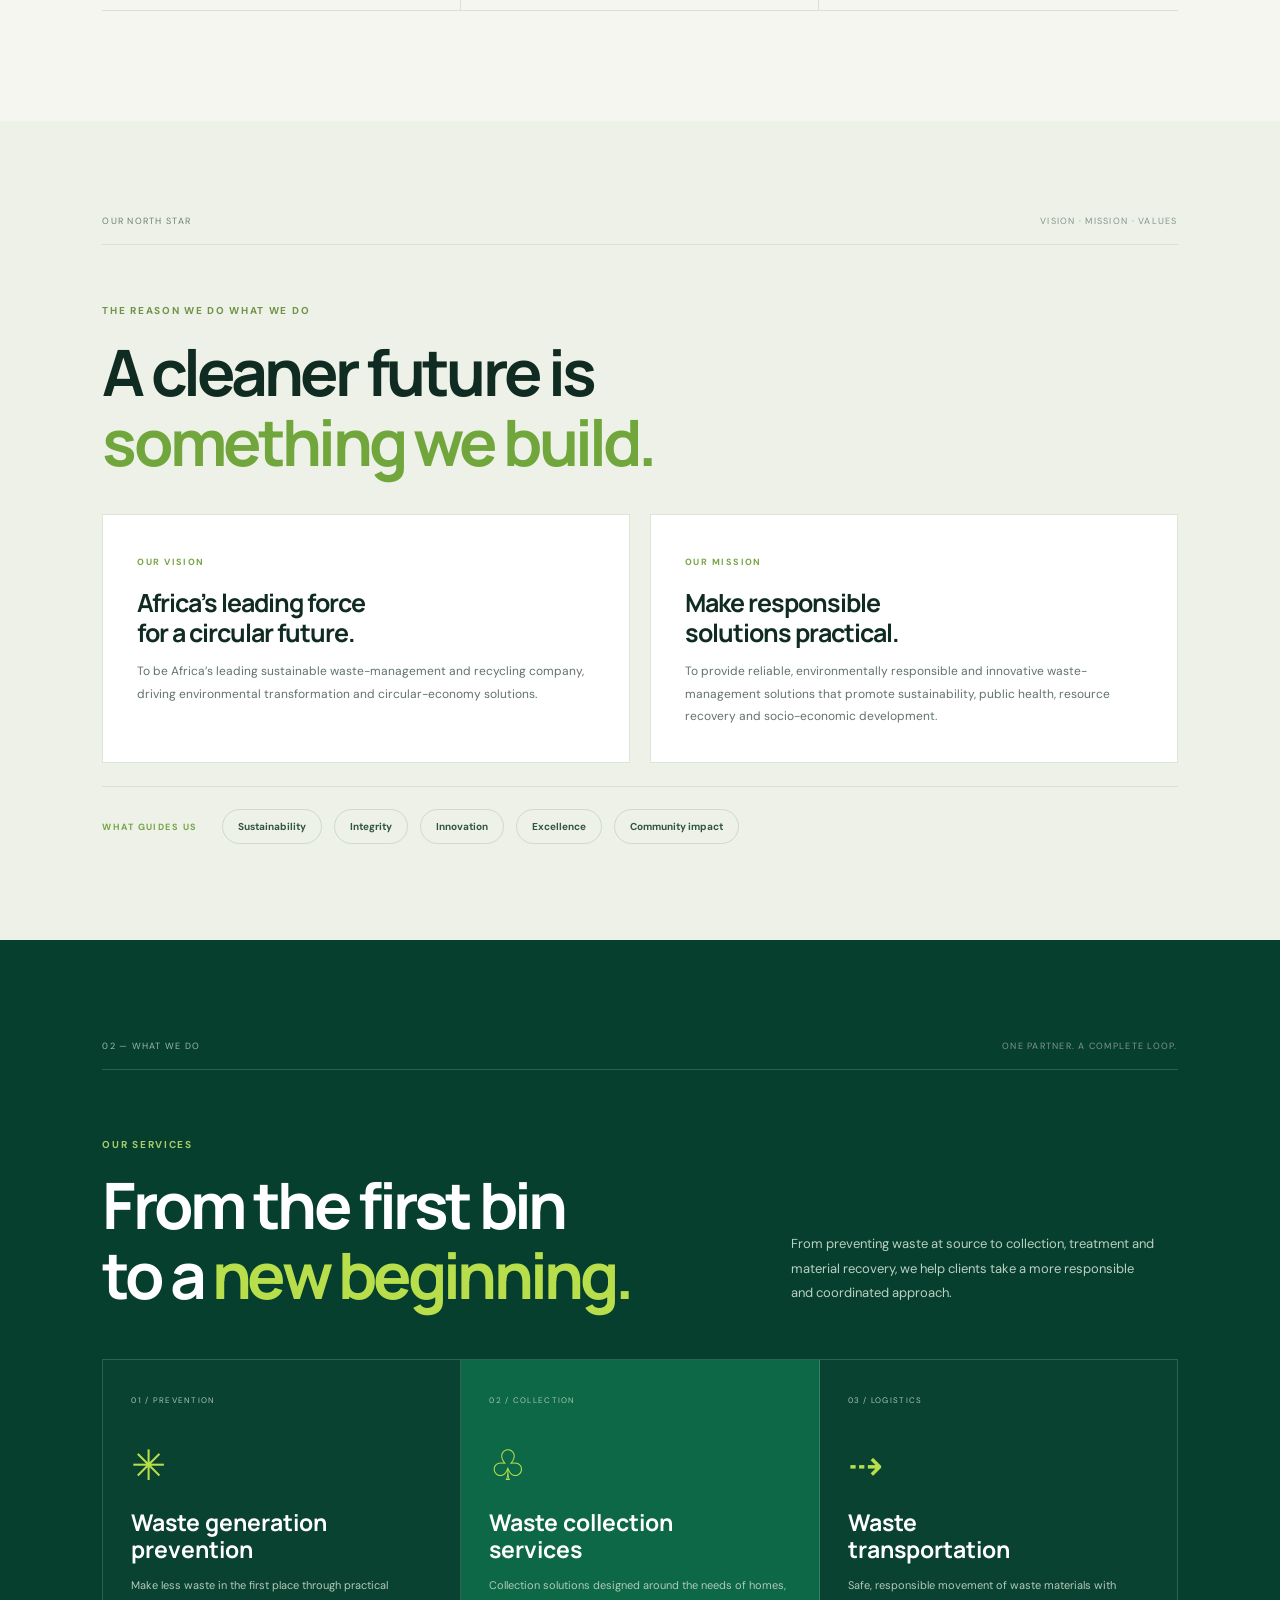
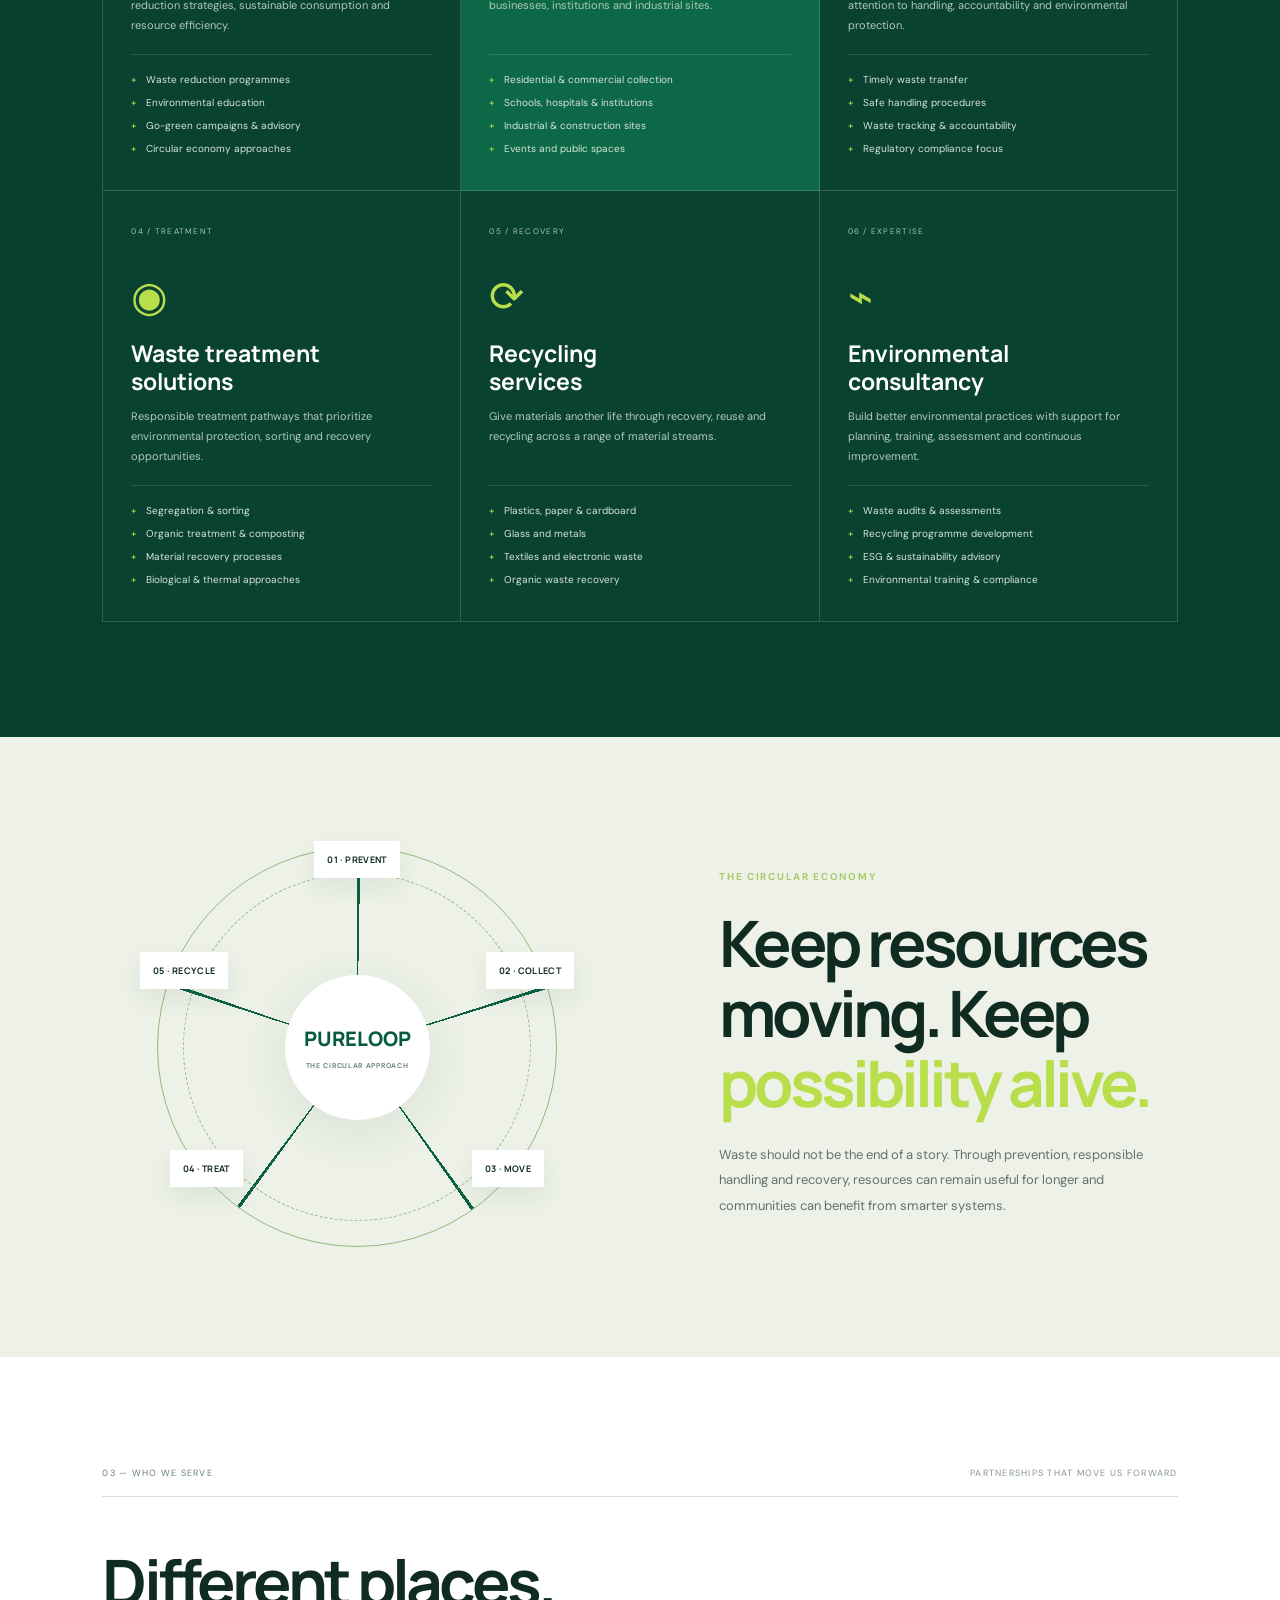
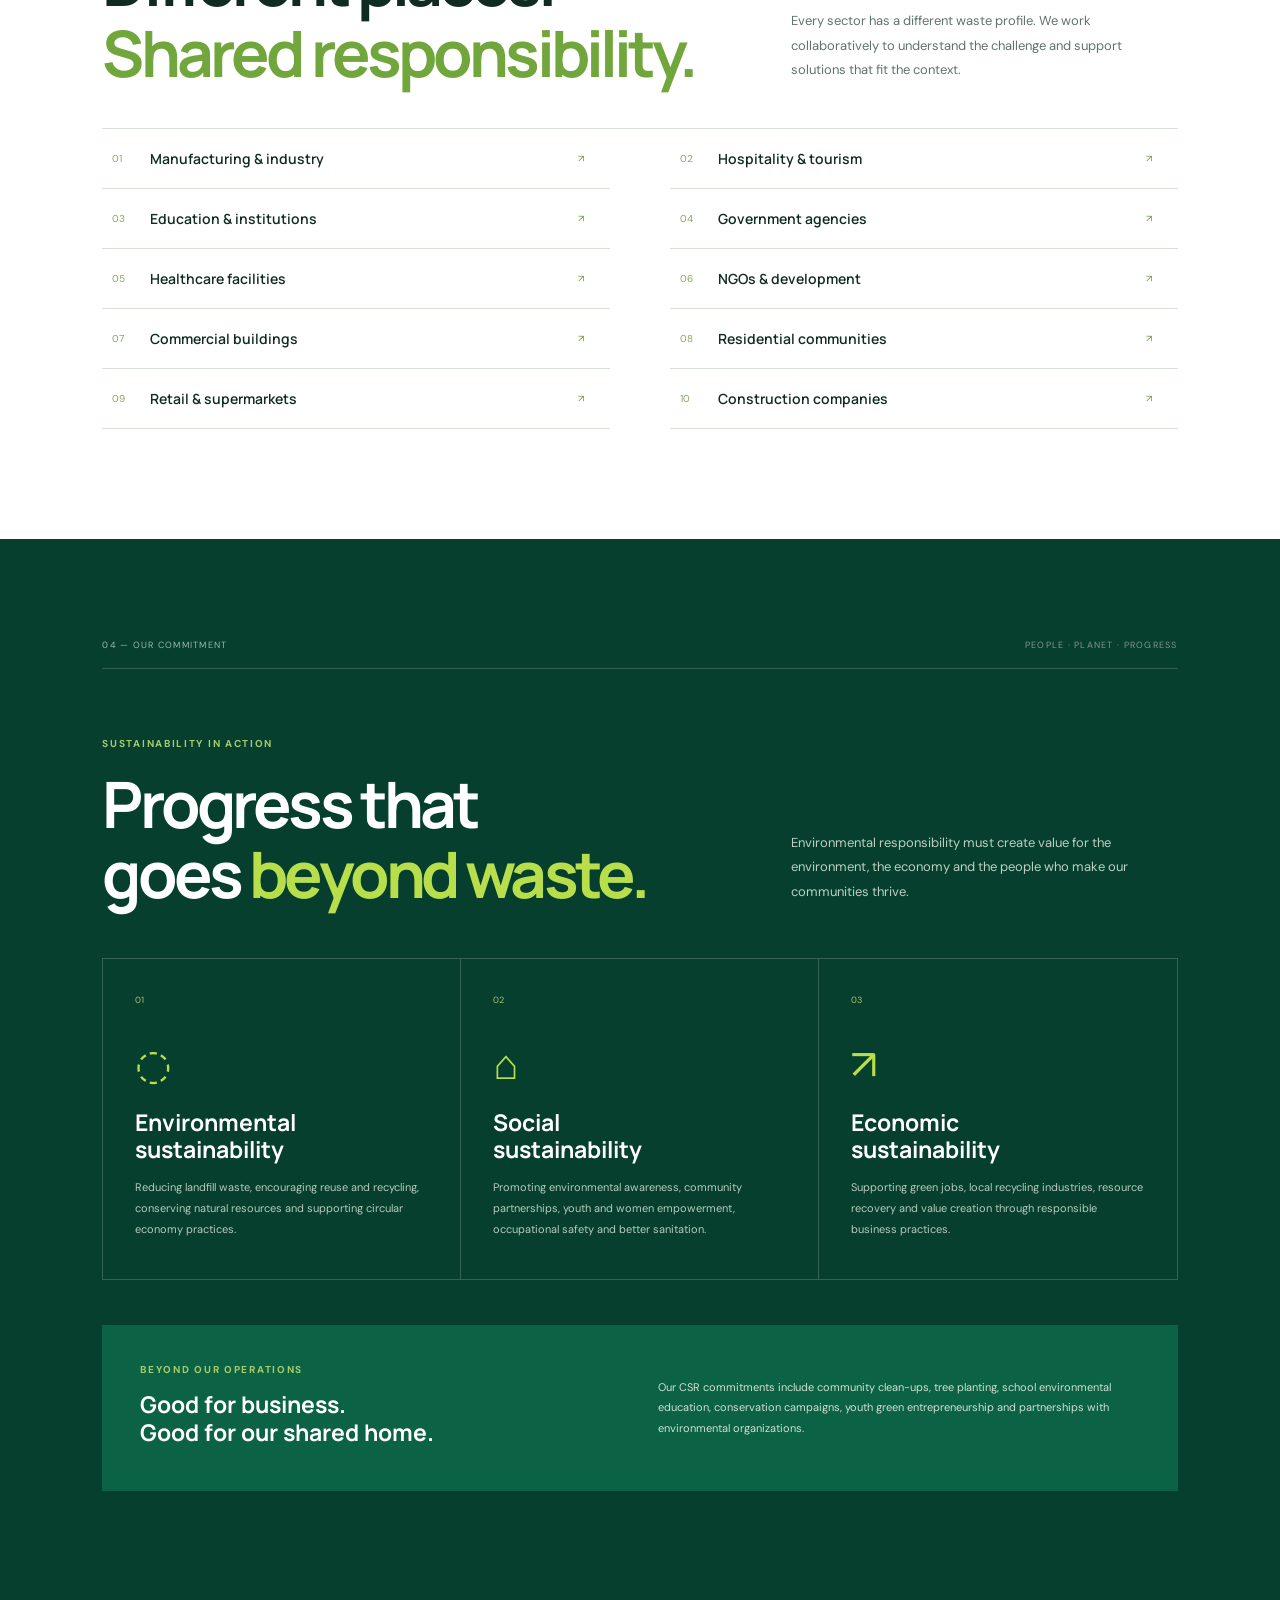
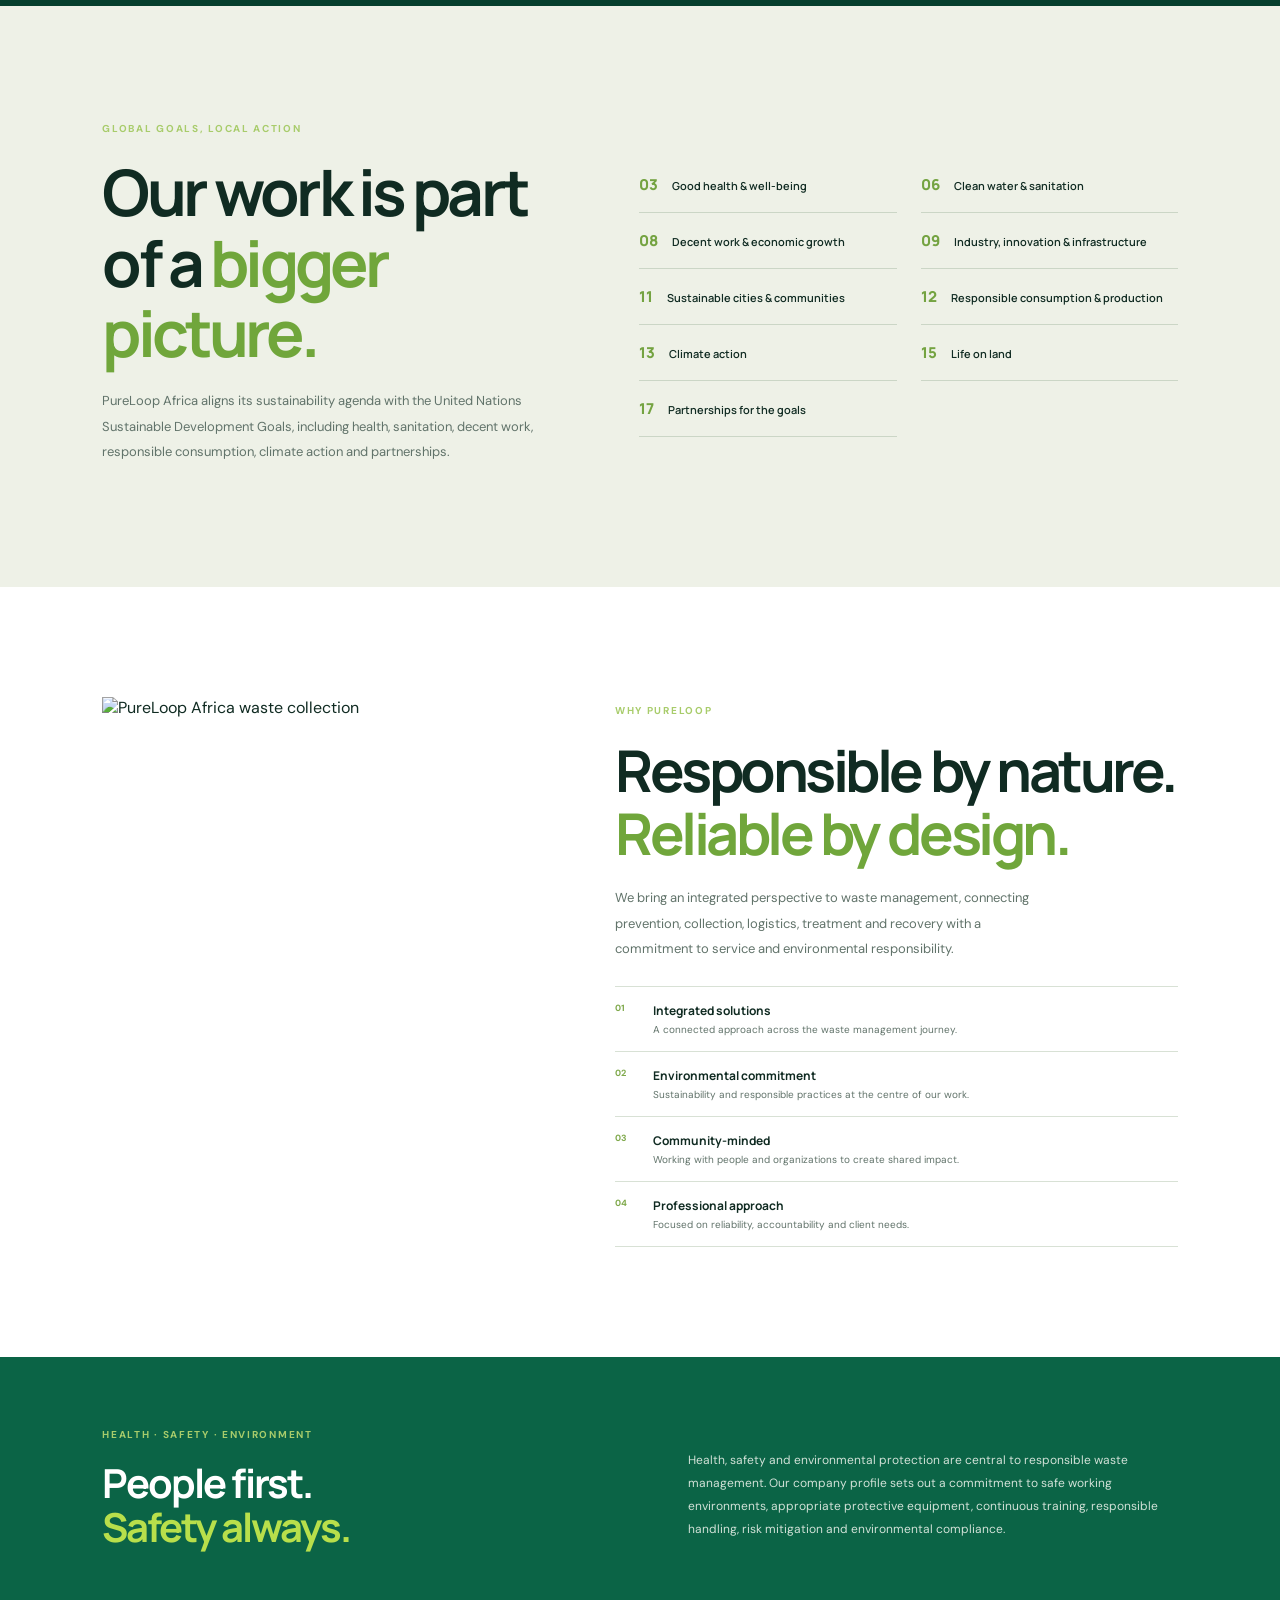
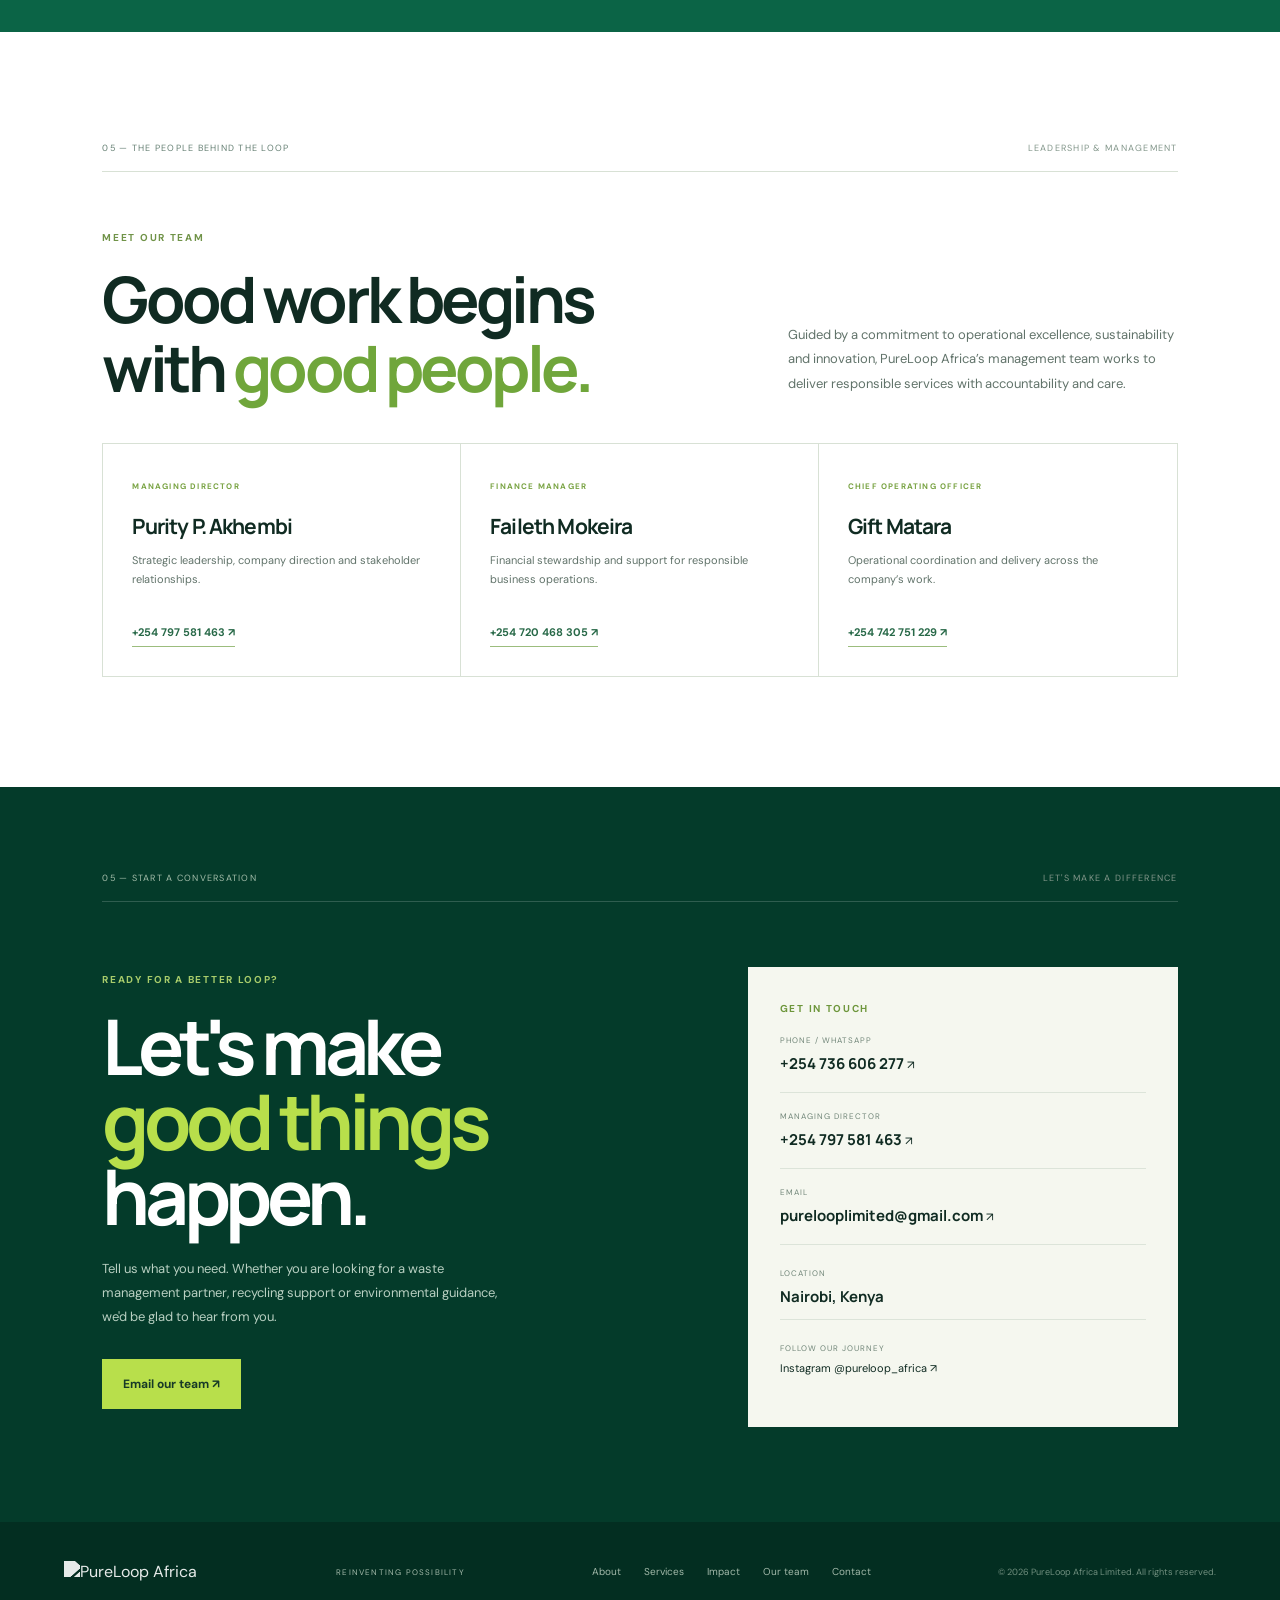
==== commit 4454ec8f: "Complete PureLoop Africa website content, branding and leadership" ====
--- a/index.html
+++ b/index.html
@@ -1 +1 @@
-<!doctype html><html lang="en"><head><meta charset="utf-8"><meta name="viewport" content="width=device-width,initial-scale=1"><title>PureLoop Africa | Sustainable Waste Management & Recycling in Kenya</title><meta name="description" content="PureLoop Africa Limited delivers waste prevention, collection, transportation, treatment, recycling and environmental consultancy solutions across Kenya."><meta name="keywords" content="PureLoop Africa, waste management Kenya, waste collection Nairobi, recycling Kenya, environmental consultancy"><meta name="theme-color" content="#075b3b"><link rel="canonical" href="https://matharabrian70-ux.github.io/PureLoop_Africa/"><meta property="og:title" content="PureLoop Africa | Reinventing Possibility"><meta property="og:description" content="Integrated waste management and recycling solutions across Kenya."><link rel="stylesheet" href="styles.css"><script type="application/ld+json">{"@context":"https://schema.org","@type":"EnvironmentalConsultant","name":"PureLoop Africa Limited","email":"purelooplimited@gmail.com","telephone":"+254736606277","address":{"@type":"PostalAddress","addressLocality":"Nairobi","addressCountry":"KE"},"sameAs":["https://www.instagram.com/pureloop_africa/"]}</script></head><body><div class="announce">REINVENTING POSSIBILITY <span>Building a cleaner, circular future across Kenya ↗</span></div><header><a class="brand" href="#top"><img src="assets/logo.png" alt="PureLoop Africa"></a><button class="menu" aria-expanded="false" aria-label="Open menu">☰</button><nav><a href="#about">Who we are</a><a href="#services">What we do</a><a href="#sectors">Who we serve</a><a href="#impact">Our impact</a><a class="navbtn" href="#contact">Let's talk ↗</a></nav></header><main><section class="hero" id="top"><div class="hero-copy"><label>A BETTER RELATIONSHIP WITH WASTE</label><h1>Waste less.<br><em>Live more.</em><br>Leave a better world.</h1><p>We turn waste challenges into opportunities for cleaner communities, healthier environments and a more circular economy.</p><div class="actions"><a class="button" href="#contact">Work with PureLoop ↗</a><a class="link" href="#services">Explore our solutions ↓</a></div><small>NAIROBI · KENYA &nbsp; / &nbsp; INTEGRATED ENVIRONMENTAL SOLUTIONS</small></div><div class="hero-visual"><img src="assets/pureloop-poster.jpg" alt="PureLoop Africa waste collection and recycling operations"><div class="photo-tag"><b>↗</b><span>Reinventing possibility<small>One responsible choice at a time.</small></span></div></div><div class="scroll">SCROLL TO EXPLORE ↓</div></section><div class="ticker">PREVENT ✳ COLLECT ✳ TRANSPORT ✳ TREAT ✳ RECYCLE ✳ RESTORE ✳ PREVENT ✳ COLLECT ✳</div><section class="section about" id="about"><div class="kicker">01 — THE PURELOOP APPROACH <span>FROM WASTE TO POSSIBILITY</span></div><div class="two"><div><label>WHO WE ARE</label><h2>There is a better<br>way to deal with <em>waste.</em></h2></div><div><p class="lead">PureLoop Africa Limited is an environmental management company committed to delivering sustainable, practical and innovative waste management solutions across Kenya.</p><p>We work with businesses, institutions, industries, communities, and National and County Governments to reduce environmental impact while recovering value from materials that would otherwise be wasted.</p><a class="under" href="#contact">Let's create a cleaner future ↗</a></div></div><div class="principles"><div><b>01</b><strong>Prevent</strong><small>Reduce waste at its source.</small></div><div><b>02</b><strong>Recover</strong><small>Keep useful materials in circulation.</small></div><div><b>03</b><strong>Restore</strong><small>Protect people and the environment.</small></div></div></section><section class="section services" id="services"><div class="kicker">02 — WHAT WE DO <span>ONE PARTNER. A COMPLETE LOOP.</span></div><div class="section-head"><div><label>OUR SERVICES</label><h2>From the first bin<br>to a <em>new beginning.</em></h2></div><p>From preventing waste at source to collection, treatment and material recovery, we help clients take a more responsible and coordinated approach.</p></div><div class="cards"><article><small>01 / PREVENTION</small><div class="icon">✳</div><h3>Waste generation<br>prevention</h3><p>Make less waste in the first place through practical reduction strategies, sustainable consumption and resource efficiency.</p><ul><li>Waste reduction programmes</li><li>Environmental education</li><li>Go-green campaigns & advisory</li><li>Circular economy approaches</li></ul></article><article class="highlight"><small>02 / COLLECTION</small><div class="icon">♧</div><h3>Waste collection<br>services</h3><p>Collection solutions designed around the needs of homes, businesses, institutions and industrial sites.</p><ul><li>Residential & commercial collection</li><li>Schools, hospitals & institutions</li><li>Industrial & construction sites</li><li>Events and public spaces</li></ul></article><article><small>03 / LOGISTICS</small><div class="icon">⇢</div><h3>Waste<br>transportation</h3><p>Safe, responsible movement of waste materials with attention to handling, accountability and environmental protection.</p><ul><li>Timely waste transfer</li><li>Safe handling procedures</li><li>Waste tracking & accountability</li><li>Regulatory compliance focus</li></ul></article><article><small>04 / TREATMENT</small><div class="icon">◉</div><h3>Waste treatment<br>solutions</h3><p>Responsible treatment pathways that prioritize environmental protection, sorting and recovery opportunities.</p><ul><li>Segregation & sorting</li><li>Organic treatment & composting</li><li>Material recovery processes</li><li>Biological & thermal approaches</li></ul></article><article><small>05 / RECOVERY</small><div class="icon">⟳</div><h3>Recycling<br>services</h3><p>Give materials another life through recovery, reuse and recycling across a range of material streams.</p><ul><li>Plastics, paper & cardboard</li><li>Glass and metals</li><li>Textiles and electronic waste</li><li>Organic waste recovery</li></ul></article><article><small>06 / EXPERTISE</small><div class="icon">⌁</div><h3>Environmental<br>consultancy</h3><p>Build better environmental practices with support for planning, training, assessment and continuous improvement.</p><ul><li>Waste audits & assessments</li><li>Recycling programme development</li><li>ESG & sustainability advisory</li><li>Environmental training & compliance</li></ul></article></div></section><section class="section circular"><div class="circle"><div class="center">PURELOOP<br><small>THE CIRCULAR APPROACH</small></div><span class="c1">01 · PREVENT</span><span class="c2">02 · COLLECT</span><span class="c3">03 · MOVE</span><span class="c4">04 · TREAT</span><span class="c5">05 · RECYCLE</span></div><div><label>THE CIRCULAR ECONOMY</label><h2>Keep resources<br>moving. Keep<br><em>possibility alive.</em></h2><p>Waste should not be the end of a story. Through prevention, responsible handling and recovery, resources can remain useful for longer and communities can benefit from smarter systems.</p></div></section><section class="section sectors" id="sectors"><div class="kicker">03 — WHO WE SERVE <span>PARTNERSHIPS THAT MOVE US FORWARD</span></div><div class="section-head"><h2>Different places.<br><em>Shared responsibility.</em></h2><p>Every sector has a different waste profile. We work collaboratively to understand the challenge and support solutions that fit the context.</p></div><div class="sector-grid"><div>01 <b>Manufacturing & industry</b><i>↗</i></div><div>02 <b>Hospitality & tourism</b><i>↗</i></div><div>03 <b>Education & institutions</b><i>↗</i></div><div>04 <b>Government agencies</b><i>↗</i></div><div>05 <b>Healthcare facilities</b><i>↗</i></div><div>06 <b>NGOs & development</b><i>↗</i></div><div>07 <b>Commercial buildings</b><i>↗</i></div><div>08 <b>Residential communities</b><i>↗</i></div><div>09 <b>Retail & supermarkets</b><i>↗</i></div><div>10 <b>Construction companies</b><i>↗</i></div></div></section><section class="section impact" id="impact"><div class="kicker">04 — OUR COMMITMENT <span>PEOPLE · PLANET · PROGRESS</span></div><div class="section-head"><div><label>SUSTAINABILITY IN ACTION</label><h2>Progress that<br>goes <em>beyond waste.</em></h2></div><p>Environmental responsibility must create value for the environment, the economy and the people who make our communities thrive.</p></div><div class="impact-grid"><article><span>01</span><div class="icon">◌</div><h3>Environmental<br>sustainability</h3><p>Reducing landfill waste, encouraging reuse and recycling, conserving natural resources and supporting circular economy practices.</p></article><article><span>02</span><div class="icon">⌂</div><h3>Social<br>sustainability</h3><p>Promoting environmental awareness, community partnerships, youth and women empowerment, occupational safety and better sanitation.</p></article><article><span>03</span><div class="icon">↗</div><h3>Economic<br>sustainability</h3><p>Supporting green jobs, local recycling industries, resource recovery and value creation through responsible business practices.</p></article></div><div class="csr"><div><label>BEYOND OUR OPERATIONS</label><h3>Good for business.<br>Good for our shared home.</h3></div><p>Our CSR commitments include community clean-ups, tree planting, school environmental education, conservation campaigns, youth green entrepreneurship and partnerships with environmental organizations.</p></div></section><section class="section sdg"><div><label>GLOBAL GOALS, LOCAL ACTION</label><h2>Our work is part<br>of a <em>bigger picture.</em></h2><p>PureLoop Africa aligns its sustainability agenda with the United Nations Sustainable Development Goals, including health, sanitation, decent work, responsible consumption, climate action and partnerships.</p></div><div class="sdg-grid"><span><b>03</b> Good health & well-being</span><span><b>06</b> Clean water & sanitation</span><span><b>08</b> Decent work & economic growth</span><span><b>09</b> Industry, innovation & infrastructure</span><span><b>11</b> Sustainable cities & communities</span><span><b>12</b> Responsible consumption & production</span><span><b>13</b> Climate action</span><span><b>15</b> Life on land</span><span><b>17</b> Partnerships for the goals</span></div></section><section class="section why"><img src="assets/pureloop-poster.jpg" alt="PureLoop Africa waste collection"><div><label>WHY PURELOOP</label><h2>Responsible by nature.<br><em>Reliable by design.</em></h2><p>We bring an integrated perspective to waste management, connecting prevention, collection, logistics, treatment and recovery with a commitment to service and environmental responsibility.</p><div class="why-list"><p><b>01</b><span><strong>Integrated solutions</strong><small>A connected approach across the waste management journey.</small></span></p><p><b>02</b><span><strong>Environmental commitment</strong><small>Sustainability and responsible practices at the centre of our work.</small></span></p><p><b>03</b><span><strong>Community-minded</strong><small>Working with people and organizations to create shared impact.</small></span></p><p><b>04</b><span><strong>Professional approach</strong><small>Focused on reliability, accountability and client needs.</small></span></p></div></div></section><section class="hse section"><div><label>HEALTH · SAFETY · ENVIRONMENT</label><h2>People first.<br><em>Safety always.</em></h2></div><p>Health, safety and environmental protection are central to responsible waste management. Our company profile sets out a commitment to safe working environments, appropriate protective equipment, continuous training, responsible handling, risk mitigation and environmental compliance.</p></section><section class="contact section" id="contact"><div class="kicker">05 — START A CONVERSATION <span>LET'S MAKE A DIFFERENCE</span></div><div class="contact-grid"><div><label>READY FOR A BETTER LOOP?</label><h2>Let's make<br><em>good things</em><br>happen.</h2><p>Tell us what you need. Whether you are looking for a waste management partner, recycling support or environmental guidance, we'd be glad to hear from you.</p><a class="button" href="mailto:purelooplimited@gmail.com?subject=Enquiry%20for%20PureLoop%20Africa">Email our team ↗</a></div><aside><label>GET IN TOUCH</label><a href="tel:+254736606277"><small>PHONE / WHATSAPP</small><strong>+254 736 606 277</strong> ↗</a><a href="tel:+254797581463"><small>MANAGING DIRECTOR</small><strong>+254 797 581 463</strong> ↗</a><a href="mailto:purelooplimited@gmail.com"><small>EMAIL</small><strong>purelooplimited@gmail.com</strong> ↗</a><p><small>LOCATION</small><strong>Nairobi, Kenya</strong></p><p><small>FOLLOW OUR JOURNEY</small><a href="https://www.instagram.com/pureloop_africa/" target="_blank" rel="noopener">Instagram @pureloop_africa ↗</a></p></aside></div></section></main><footer><img src="assets/logo.png" alt="PureLoop Africa"><span>REINVENTING POSSIBILITY</span><nav><a href="#about">About</a><a href="#services">Services</a><a href="#impact">Impact</a><a href="#contact">Contact</a></nav><small>© <span id="year"></span> PureLoop Africa Limited. All rights reserved.</small></footer><a class="top" href="#top" aria-label="Back to top">↑</a><script src="script.js"></script></body></html>+<!doctype html><html lang="en"><head><meta charset="utf-8"><meta name="viewport" content="width=device-width,initial-scale=1"><title>PureLoop Africa | Sustainable Waste Management & Recycling in Kenya</title><meta name="description" content="PureLoop Africa Limited delivers waste prevention, collection, transportation, treatment, recycling and environmental consultancy solutions across Kenya."><meta name="keywords" content="PureLoop Africa, waste management Kenya, waste collection Nairobi, recycling Kenya, environmental consultancy"><meta name="theme-color" content="#075b3b"><link rel="icon" type="image/png" href="assets/favicon.png"><link rel="preconnect" href="https://fonts.googleapis.com"><link rel="preconnect" href="https://fonts.gstatic.com" crossorigin><link href="https://fonts.googleapis.com/css2?family=DM+Sans:wght@400;500;600;700&family=Manrope:wght@400;500;600;700;800&display=swap" rel="stylesheet"><link rel="canonical" href="https://matharabrian70-ux.github.io/PureLoop_Africa/"><meta property="og:title" content="PureLoop Africa | Reinventing Possibility"><meta property="og:description" content="Integrated waste management and recycling solutions across Kenya."><meta property="og:image" content="https://matharabrian70-ux.github.io/PureLoop_Africa/assets/hero.svg"><meta name="twitter:card" content="summary_large_image"><meta name="twitter:title" content="PureLoop Africa | Reinventing Possibility"><meta name="twitter:description" content="A cleaner future starts with a better loop."><link rel="stylesheet" href="styles.css"><script type="application/ld+json">{"@context":"https://schema.org","@type":"Organization","name":"PureLoop Africa Limited","url":"https://matharabrian70-ux.github.io/PureLoop_Africa/","logo":"https://matharabrian70-ux.github.io/PureLoop_Africa/assets/logo.png","image":"https://matharabrian70-ux.github.io/PureLoop_Africa/assets/hero.svg","description":"Environmental management company in Kenya delivering waste prevention, collection, transportation, treatment, recycling and environmental consultancy.","email":"purelooplimited@gmail.com","telephone":"+254736606277","areaServed":{"@type":"Country","name":"Kenya"},"address":{"@type":"PostalAddress","addressLocality":"Nairobi","addressCountry":"KE"},"contactPoint":[{"@type":"ContactPoint","telephone":"+254736606277","contactType":"customer service","email":"purelooplimited@gmail.com"}],"sameAs":["https://www.instagram.com/pureloop_africa/"]}</script></head><body><div class="announce">REINVENTING POSSIBILITY <span>Building a cleaner, circular future across Kenya ↗</span></div><header><a class="brand" href="#top"><img src="assets/logo.png" alt="PureLoop Africa"></a><button class="menu" aria-expanded="false" aria-label="Open menu">☰</button><nav><a href="#about">Who we are</a><a href="#services">What we do</a><a href="#sectors">Who we serve</a><a href="#impact">Our impact</a><a class="navbtn" href="#contact">Let's talk ↗</a></nav></header><main><section class="hero" id="top"><div class="hero-copy"><label>A BETTER RELATIONSHIP WITH WASTE</label><h1>Waste less.<br><em>Live more.</em><br>Leave a better world.</h1><p>We turn waste challenges into opportunities for cleaner communities, healthier environments and a more circular economy.</p><div class="actions"><a class="button" href="#contact">Work with PureLoop ↗</a><a class="link" href="#services">Explore our solutions ↓</a></div><small>NAIROBI · KENYA &nbsp; / &nbsp; INTEGRATED ENVIRONMENTAL SOLUTIONS</small></div><div class="hero-visual"><img src="assets/pureloop-poster.jpg" alt="PureLoop Africa waste collection and recycling operations"><div class="photo-tag"><b>↗</b><span>Reinventing possibility<small>One responsible choice at a time.</small></span></div></div><div class="scroll">SCROLL TO EXPLORE ↓</div></section><div class="ticker">PREVENT ✳ COLLECT ✳ TRANSPORT ✳ TREAT ✳ RECYCLE ✳ RESTORE ✳ PREVENT ✳ COLLECT ✳</div><section class="section about" id="about"><div class="kicker">01 — THE PURELOOP APPROACH <span>FROM WASTE TO POSSIBILITY</span></div><div class="two"><div><label>WHO WE ARE</label><h2>There is a better<br>way to deal with <em>waste.</em></h2></div><div><p class="lead">PureLoop Africa Limited is an environmental management company committed to delivering sustainable, practical and innovative waste management solutions across Kenya.</p><p>We work with businesses, institutions, industries, communities, and National and County Governments to reduce environmental impact while recovering value from materials that would otherwise be wasted.</p><a class="under" href="#contact">Let's create a cleaner future ↗</a></div></div><div class="principles"><div><b>01</b><strong>Prevent</strong><small>Reduce waste at its source.</small></div><div><b>02</b><strong>Recover</strong><small>Keep useful materials in circulation.</small></div><div><b>03</b><strong>Restore</strong><small>Protect people and the environment.</small></div></div></section><section class="section purpose" id="purpose"><div class="kicker">OUR NORTH STAR <span>VISION · MISSION · VALUES</span></div><div class="purpose-heading"><label>THE REASON WE DO WHAT WE DO</label><h2>A cleaner future is<br><em>something we build.</em></h2></div><div class="purpose-grid"><article><span>OUR VISION</span><h3>Africa’s leading force<br>for a circular future.</h3><p>To be Africa’s leading sustainable waste-management and recycling company, driving environmental transformation and circular-economy solutions.</p></article><article><span>OUR MISSION</span><h3>Make responsible<br>solutions practical.</h3><p>To provide reliable, environmentally responsible and innovative waste-management solutions that promote sustainability, public health, resource recovery and socio-economic development.</p></article></div><div class="values"><span>WHAT GUIDES US</span><b>Sustainability</b><b>Integrity</b><b>Innovation</b><b>Excellence</b><b>Community impact</b></div></section><section class="section services" id="services"><div class="kicker">02 — WHAT WE DO <span>ONE PARTNER. A COMPLETE LOOP.</span></div><div class="section-head"><div><label>OUR SERVICES</label><h2>From the first bin<br>to a <em>new beginning.</em></h2></div><p>From preventing waste at source to collection, treatment and material recovery, we help clients take a more responsible and coordinated approach.</p></div><div class="cards"><article><small>01 / PREVENTION</small><div class="icon">✳</div><h3>Waste generation<br>prevention</h3><p>Make less waste in the first place through practical reduction strategies, sustainable consumption and resource efficiency.</p><ul><li>Waste reduction programmes</li><li>Environmental education</li><li>Go-green campaigns & advisory</li><li>Circular economy approaches</li></ul></article><article class="highlight"><small>02 / COLLECTION</small><div class="icon">♧</div><h3>Waste collection<br>services</h3><p>Collection solutions designed around the needs of homes, businesses, institutions and industrial sites.</p><ul><li>Residential & commercial collection</li><li>Schools, hospitals & institutions</li><li>Industrial & construction sites</li><li>Events and public spaces</li></ul></article><article><small>03 / LOGISTICS</small><div class="icon">⇢</div><h3>Waste<br>transportation</h3><p>Safe, responsible movement of waste materials with attention to handling, accountability and environmental protection.</p><ul><li>Timely waste transfer</li><li>Safe handling procedures</li><li>Waste tracking & accountability</li><li>Regulatory compliance focus</li></ul></article><article><small>04 / TREATMENT</small><div class="icon">◉</div><h3>Waste treatment<br>solutions</h3><p>Responsible treatment pathways that prioritize environmental protection, sorting and recovery opportunities.</p><ul><li>Segregation & sorting</li><li>Organic treatment & composting</li><li>Material recovery processes</li><li>Biological & thermal approaches</li></ul></article><article><small>05 / RECOVERY</small><div class="icon">⟳</div><h3>Recycling<br>services</h3><p>Give materials another life through recovery, reuse and recycling across a range of material streams.</p><ul><li>Plastics, paper & cardboard</li><li>Glass and metals</li><li>Textiles and electronic waste</li><li>Organic waste recovery</li></ul></article><article><small>06 / EXPERTISE</small><div class="icon">⌁</div><h3>Environmental<br>consultancy</h3><p>Build better environmental practices with support for planning, training, assessment and continuous improvement.</p><ul><li>Waste audits & assessments</li><li>Recycling programme development</li><li>ESG & sustainability advisory</li><li>Environmental training & compliance</li></ul></article></div></section><section class="section circular"><div class="circle"><div class="center">PURELOOP<br><small>THE CIRCULAR APPROACH</small></div><span class="c1">01 · PREVENT</span><span class="c2">02 · COLLECT</span><span class="c3">03 · MOVE</span><span class="c4">04 · TREAT</span><span class="c5">05 · RECYCLE</span></div><div><label>THE CIRCULAR ECONOMY</label><h2>Keep resources<br>moving. Keep<br><em>possibility alive.</em></h2><p>Waste should not be the end of a story. Through prevention, responsible handling and recovery, resources can remain useful for longer and communities can benefit from smarter systems.</p></div></section><section class="section sectors" id="sectors"><div class="kicker">03 — WHO WE SERVE <span>PARTNERSHIPS THAT MOVE US FORWARD</span></div><div class="section-head"><h2>Different places.<br><em>Shared responsibility.</em></h2><p>Every sector has a different waste profile. We work collaboratively to understand the challenge and support solutions that fit the context.</p></div><div class="sector-grid"><div>01 <b>Manufacturing & industry</b><i>↗</i></div><div>02 <b>Hospitality & tourism</b><i>↗</i></div><div>03 <b>Education & institutions</b><i>↗</i></div><div>04 <b>Government agencies</b><i>↗</i></div><div>05 <b>Healthcare facilities</b><i>↗</i></div><div>06 <b>NGOs & development</b><i>↗</i></div><div>07 <b>Commercial buildings</b><i>↗</i></div><div>08 <b>Residential communities</b><i>↗</i></div><div>09 <b>Retail & supermarkets</b><i>↗</i></div><div>10 <b>Construction companies</b><i>↗</i></div></div></section><section class="section impact" id="impact"><div class="kicker">04 — OUR COMMITMENT <span>PEOPLE · PLANET · PROGRESS</span></div><div class="section-head"><div><label>SUSTAINABILITY IN ACTION</label><h2>Progress that<br>goes <em>beyond waste.</em></h2></div><p>Environmental responsibility must create value for the environment, the economy and the people who make our communities thrive.</p></div><div class="impact-grid"><article><span>01</span><div class="icon">◌</div><h3>Environmental<br>sustainability</h3><p>Reducing landfill waste, encouraging reuse and recycling, conserving natural resources and supporting circular economy practices.</p></article><article><span>02</span><div class="icon">⌂</div><h3>Social<br>sustainability</h3><p>Promoting environmental awareness, community partnerships, youth and women empowerment, occupational safety and better sanitation.</p></article><article><span>03</span><div class="icon">↗</div><h3>Economic<br>sustainability</h3><p>Supporting green jobs, local recycling industries, resource recovery and value creation through responsible business practices.</p></article></div><div class="csr"><div><label>BEYOND OUR OPERATIONS</label><h3>Good for business.<br>Good for our shared home.</h3></div><p>Our CSR commitments include community clean-ups, tree planting, school environmental education, conservation campaigns, youth green entrepreneurship and partnerships with environmental organizations.</p></div></section><section class="section sdg"><div><label>GLOBAL GOALS, LOCAL ACTION</label><h2>Our work is part<br>of a <em>bigger picture.</em></h2><p>PureLoop Africa aligns its sustainability agenda with the United Nations Sustainable Development Goals, including health, sanitation, decent work, responsible consumption, climate action and partnerships.</p></div><div class="sdg-grid"><span><b>03</b> Good health & well-being</span><span><b>06</b> Clean water & sanitation</span><span><b>08</b> Decent work & economic growth</span><span><b>09</b> Industry, innovation & infrastructure</span><span><b>11</b> Sustainable cities & communities</span><span><b>12</b> Responsible consumption & production</span><span><b>13</b> Climate action</span><span><b>15</b> Life on land</span><span><b>17</b> Partnerships for the goals</span></div></section><section class="section why"><img src="assets/pureloop-poster.jpg" alt="PureLoop Africa waste collection"><div><label>WHY PURELOOP</label><h2>Responsible by nature.<br><em>Reliable by design.</em></h2><p>We bring an integrated perspective to waste management, connecting prevention, collection, logistics, treatment and recovery with a commitment to service and environmental responsibility.</p><div class="why-list"><p><b>01</b><span><strong>Integrated solutions</strong><small>A connected approach across the waste management journey.</small></span></p><p><b>02</b><span><strong>Environmental commitment</strong><small>Sustainability and responsible practices at the centre of our work.</small></span></p><p><b>03</b><span><strong>Community-minded</strong><small>Working with people and organizations to create shared impact.</small></span></p><p><b>04</b><span><strong>Professional approach</strong><small>Focused on reliability, accountability and client needs.</small></span></p></div></div></section><section class="hse section"><div><label>HEALTH · SAFETY · ENVIRONMENT</label><h2>People first.<br><em>Safety always.</em></h2></div><p>Health, safety and environmental protection are central to responsible waste management. Our company profile sets out a commitment to safe working environments, appropriate protective equipment, continuous training, responsible handling, risk mitigation and environmental compliance.</p></section><section class="section leadership" id="leadership"><div class="kicker">05 — THE PEOPLE BEHIND THE LOOP <span>LEADERSHIP & MANAGEMENT</span></div><div class="leadership-head"><div><label>MEET OUR TEAM</label><h2>Good work begins<br>with <em>good people.</em></h2></div><p>Guided by a commitment to operational excellence, sustainability and innovation, PureLoop Africa’s management team works to deliver responsible services with accountability and care.</p></div><div class="team-grid"><article><span>MANAGING DIRECTOR</span><h3>Purity P. Akhembi</h3><p>Strategic leadership, company direction and stakeholder relationships.</p><a href="tel:+254797581463">+254 797 581 463 ↗</a></article><article><span>FINANCE MANAGER</span><h3>Faileth Mokeira</h3><p>Financial stewardship and support for responsible business operations.</p><a href="tel:+254720468305">+254 720 468 305 ↗</a></article><article><span>CHIEF OPERATING OFFICER</span><h3>Gift Matara</h3><p>Operational coordination and delivery across the company’s work.</p><a href="tel:+254742751229">+254 742 751 229 ↗</a></article></div></section><section class="contact section" id="contact"><div class="kicker">05 — START A CONVERSATION <span>LET'S MAKE A DIFFERENCE</span></div><div class="contact-grid"><div><label>READY FOR A BETTER LOOP?</label><h2>Let's make<br><em>good things</em><br>happen.</h2><p>Tell us what you need. Whether you are looking for a waste management partner, recycling support or environmental guidance, we'd be glad to hear from you.</p><a class="button" href="mailto:purelooplimited@gmail.com?subject=Enquiry%20for%20PureLoop%20Africa">Email our team ↗</a></div><aside><label>GET IN TOUCH</label><a href="https://wa.me/254736606277" target="_blank" rel="noopener"><small>PHONE / WHATSAPP</small><strong>+254 736 606 277</strong> ↗</a><a href="tel:+254797581463"><small>MANAGING DIRECTOR</small><strong>+254 797 581 463</strong> ↗</a><a href="mailto:purelooplimited@gmail.com"><small>EMAIL</small><strong>purelooplimited@gmail.com</strong> ↗</a><p><small>LOCATION</small><strong>Nairobi, Kenya</strong></p><p><small>FOLLOW OUR JOURNEY</small><a href="https://www.instagram.com/pureloop_africa/" target="_blank" rel="noopener">Instagram @pureloop_africa ↗</a></p></aside></div></section></main><footer><img src="assets/logo.png" alt="PureLoop Africa"><span>REINVENTING POSSIBILITY</span><nav><a href="#about">About</a><a href="#services">Services</a><a href="#impact">Impact</a><a href="#leadership">Our team</a><a href="#contact">Contact</a></nav><small>© <span id="year"></span> PureLoop Africa Limited. All rights reserved.</small></footer><a class="top" href="#top" aria-label="Back to top">↑</a><script src="script.js"></script></body></html>
--- a/styles.css
+++ b/styles.css
@@ -1 +1,38 @@
-:root{--g:#075b3b;--d:#043d2b;--lime:#b8df4b;--ink:#102b22;--muted:#61736a;--cream:#f4f6ef;--line:#d8e1d5;--font:'DM Sans',sans-serif;--display:'Manrope',sans-serif}*{box-sizing:border-box}html{scroll-behavior:smooth;scroll-padding-top:85px}body{margin:0;background:var(--cream);color:var(--ink);font-family:var(--font);-webkit-font-smoothing:antialiased}a{color:inherit;text-decoration:none}.announce{height:32px;background:#043c2b;color:#d9e8d9;padding:0 5%;display:flex;justify-content:space-between;align-items:center;font-size:9px;letter-spacing:.15em}.announce span{letter-spacing:.02em;color:#b6cfbf}header{height:86px;padding:0 5%;background:white;display:flex;justify-content:space-between;align-items:center;position:sticky;top:0;z-index:20;box-shadow:0 4px 24px #173c2910}.brand img{width:205px;display:block}header nav{display:flex;gap:32px;align-items:center;font-size:12px;font-weight:600}header nav a{color:#375147}header nav a:hover{color:#0b8757}.navbtn{padding:14px 19px;background:var(--g);color:#fff}.menu{display:none}.hero{min-height:690px;background:linear-gradient(115deg,#043d2b 10%,#07573d 68%,#063e30);color:white;position:relative;overflow:hidden;display:flex;align-items:center;padding:85px 5%}.hero:after{content:'';position:absolute;width:560px;height:560px;border:1px solid #b9df4b33;border-radius:50%;right:1%;top:8%;box-shadow:0 0 0 60px #ffffff08,0 0 0 120px #ffffff05}.hero-copy{position:relative;z-index:2;width:52%;max-width:660px}.hero label,.services label,.impact label,.contact label,.hse label,.circular label,.sdg label,.why label,.two label{font-size:10px;letter-spacing:.17em;font-weight:700;color:#a8cc6b}.hero h1{font:700 clamp(56px,6vw,86px)/1.02 var(--display);letter-spacing:-.065em;margin:25px 0}.hero h1 em,.services h2 em,.impact h2 em,.circular h2 em,.sectors h2 em,.sdg h2 em,.why h2 em,.hse h2 em,.contact h2 em{font-style:normal;color:var(--lime)}.hero-copy>p{color:#c2d6cb;font-size:15px;line-height:1.8;max-width:460px}.actions{display:flex;align-items:center;gap:27px;margin:32px 0 68px}.button{display:inline-block;background:var(--lime);color:#173a27;padding:17px 21px;font-size:12px;font-weight:700;transition:.25s}.button:hover{transform:translateY(-3px);background:#d1f16d}.link{font-size:12px;font-weight:600;color:#dce9e0}.hero-copy>small{font-size:8px;letter-spacing:.14em;color:#87a99a}.hero-visual{position:absolute;z-index:1;right:5%;top:9%;width:40%;height:82%;border-radius:48% 48% 5px 5px;overflow:visible}.hero-visual>img{width:100%;height:100%;object-fit:cover;object-position:center;border:1px solid #d1ee9a66;border-radius:48% 48% 5px 5px;transform:rotate(2deg);box-shadow:0 35px 90px #001f1770}.photo-tag{position:absolute;left:-13%;bottom:8%;padding:15px 19px;background:#f5f7ef;color:var(--ink);display:flex;align-items:center;gap:12px;box-shadow:0 15px 40px #001e1750}.photo-tag>b{width:34px;height:34px;border-radius:50%;background:var(--lime);display:grid;place-items:center}.photo-tag span{font:700 12px var(--display)}.photo-tag small{display:block;font:400 10px var(--font);color:var(--muted);margin-top:3px}.scroll{position:absolute;bottom:23px;left:5%;font-size:8px;letter-spacing:.18em;color:#8eafa0}.ticker{background:var(--lime);padding:18px 0;text-align:center;color:#17432d;font:800 12px var(--display);letter-spacing:.13em;word-spacing:12px;overflow:hidden;white-space:nowrap}.section{padding:110px 8%}.kicker{display:flex;justify-content:space-between;border-bottom:1px solid var(--line);padding-bottom:17px;font-size:9px;letter-spacing:.14em;color:#668074}.kicker span{color:#82968a}.two{display:grid;grid-template-columns:1.1fr .9fr;gap:9%;padding:70px 0 60px}.two h2,.sectors h2,.sdg h2,.why h2{font:700 clamp(42px,5vw,66px)/1.1 var(--display);letter-spacing:-.06em;margin:20px 0}.two h2 em,.sectors h2 em,.sdg h2 em,.why h2 em{font-style:normal;color:#70a63b}.two p{font-size:13px;line-height:1.95;color:var(--muted)}.two .lead{font:600 19px/1.6 var(--display);color:#254c39;margin-top:0}.under{display:inline-block;margin-top:15px;font-size:12px;font-weight:700;border-bottom:1px solid #78a94b;padding-bottom:10px}.principles{display:grid;grid-template-columns:repeat(3,1fr);border-top:1px solid var(--line);border-bottom:1px solid var(--line)}.principles>div{padding:24px 5%;border-right:1px solid var(--line);display:grid;grid-template-columns:40px 1fr;gap:6px 12px}.principles>div:last-child{border:0}.principles b{grid-row:span 2;color:#86ac59;font-size:10px}.principles strong{font:700 17px var(--display)}.principles small{font-size:10px;color:var(--muted)}.services,.impact{background:#063f2e;color:#fff;padding-top:100px;padding-bottom:115px}.services .kicker,.impact .kicker{border-color:#ffffff29;color:#9db9a9}.section-head{display:flex;justify-content:space-between;align-items:end;margin:62px 0 48px}.section-head h2,.impact h2{font:700 clamp(43px,5vw,66px)/1.1 var(--display);letter-spacing:-.06em;margin:17px 0 0}.section-head>p{width:34%;font-size:13px;line-height:1.9;color:#bbd0c3;margin:0 2% 5px 0}.cards{display:grid;grid-template-columns:repeat(3,1fr);border-top:1px solid #ffffff2a;border-left:1px solid #ffffff2a}.cards article{padding:27px 28px 30px;min-height:355px;border-right:1px solid #ffffff2a;border-bottom:1px solid #ffffff2a;background:#ffffff04;transition:.25s}.cards article:hover{background:#ffffff0d;transform:translateY(-4px)}.cards .highlight{background:#0c6847}.cards article>small{font-size:8px;letter-spacing:.16em;color:#a6c4b2}.icon{font-size:42px;color:var(--lime);margin:30px 0 16px}.cards h3{font:700 23px/1.2 var(--display);margin:0 0 12px}.cards p{font-size:11px;line-height:1.8;color:#b2c9ba;min-height:60px}.cards ul{list-style:none;padding:13px 0 0;border-top:1px solid #ffffff20;margin:18px 0 0}.cards li{font-size:10px;color:#d7e4db;padding:5px 0}.cards li:before{content:'+';color:var(--lime);margin-right:9px}.circular{display:grid;grid-template-columns:1fr .9fr;gap:10%;align-items:center;background:#edf1e7}.circle{width:min(400px,35vw);height:min(400px,35vw);border:1px solid #94b97c;border-radius:50%;position:relative;margin:auto;display:grid;place-items:center;background:repeating-conic-gradient(#0a6242 0deg 1deg,transparent 1deg 72deg)}.circle:before{content:'';position:absolute;inset:25px;border:1px dashed #9ab982;border-radius:50%}.center{width:145px;height:145px;background:#fff;border-radius:50%;display:grid;place-content:center;text-align:center;font:800 20px var(--display);color:#075b3b;z-index:2;box-shadow:0 12px 50px #285b3219}.center small{font:600 7px var(--font);letter-spacing:.1em;color:#607c68;margin-top:9px}.circle>span{position:absolute;background:white;padding:12px 13px;box-shadow:0 10px 25px #1c4d2a14;font:700 9px var(--display);letter-spacing:.04em}.c1{top:-7px}.c2{right:-18px;top:26%}.c3{right:3%;bottom:15%}.c4{left:3%;bottom:15%}.c5{left:-18px;top:26%}.circular h2{font:700 clamp(43px,5vw,64px)/1.1 var(--display);letter-spacing:-.06em;margin:23px 0}.circular p,.sdg p,.why>div>p{font-size:13px;line-height:1.95;color:var(--muted);max-width:440px}.sectors{background:white}.sectors .section-head{margin:50px 0 40px}.sectors h2{margin:0}.sectors .section-head>p{color:var(--muted)}.sector-grid{display:grid;grid-template-columns:1fr 1fr;border-top:1px solid var(--line)}.sector-grid>div{padding:20px 10px;border-bottom:1px solid var(--line);display:grid;grid-template-columns:38px 1fr 22px;align-items:center;font-size:10px;color:#83a85a}.sector-grid>div:nth-child(odd){margin-right:30px}.sector-grid>div:nth-child(even){margin-left:30px}.sector-grid b{font:600 14px var(--display);color:var(--ink)}.sector-grid i{font-style:normal;color:#6a9c3f}.impact-grid{display:grid;grid-template-columns:repeat(3,1fr);border:1px solid #ffffff30}.impact-grid article{padding:28px 32px;min-height:300px;border-right:1px solid #ffffff30}.impact-grid article:last-child{border:0}.impact-grid article>span{font-size:9px;color:#a4c26c}.impact-grid .icon{margin:29px 0 17px}.impact-grid h3{font:700 23px/1.2 var(--display);margin:0 0 13px}.impact-grid p{font-size:11px;line-height:1.9;color:#b6cbbd}.csr{margin-top:45px;background:#0b6244;padding:32px 38px;display:grid;grid-template-columns:1fr 1fr;gap:35px;align-items:center}.csr h3{font:700 23px/1.25 var(--display);margin:12px 0}.csr p{font-size:11px;line-height:1.9;color:#d0e0d5}.sdg{background:#eef1e7;display:grid;grid-template-columns:.9fr 1.1fr;gap:9%}.sdg-grid{display:grid;grid-template-columns:1fr 1fr;gap:0 24px;align-content:center}.sdg-grid span{padding:17px 0;border-bottom:1px solid #cbd6c6;font:600 11px var(--display)}.sdg-grid b{font:800 15px var(--display);color:#74a341;margin-right:12px}.why{background:#fff;display:grid;grid-template-columns:.85fr 1.15fr;gap:9%;align-items:center}.why>img{width:100%;height:550px;object-fit:cover}.why h2{font-size:clamp(40px,4.5vw,58px)}.why-list{border-top:1px solid var(--line);margin-top:25px}.why-list p{display:grid;grid-template-columns:38px 1fr;margin:0;padding:15px 0;border-bottom:1px solid var(--line)}.why-list b{font-size:9px;color:#7ea84a}.why-list strong,.why-list small{display:block}.why-list strong{font:700 12px var(--display)}.why-list small{font-size:10px;color:var(--muted);margin-top:4px}.hse{background:#0b6446;color:#fff;display:grid;grid-template-columns:1fr 1fr;gap:9%;align-items:center;padding-top:65px;padding-bottom:65px}.hse h2{font:700 40px/1.1 var(--display);letter-spacing:-.05em;margin:18px 0}.hse p{font-size:12px;line-height:1.9;color:#d1e1d7}.contact{background:#043b2a;color:white;padding-top:85px;padding-bottom:95px}.contact .kicker{color:#a4bdaa;border-color:#ffffff2c}.contact-grid{display:grid;grid-template-columns:1fr .85fr;gap:13%;padding-top:65px}.contact h2{font:700 clamp(55px,6vw,82px)/.98 var(--display);letter-spacing:-.07em;margin:20px 0}.contact-grid>div>p{font-size:13px;line-height:1.85;color:#b8cfc1;max-width:400px;margin:24px 0 30px}.contact aside{background:#f5f7ef;color:var(--ink);padding:29px 32px;align-self:center}.contact aside>label{color:#6d963b}.contact aside>a{display:block;position:relative;border-bottom:1px solid #dce4d9;padding:18px 0;font-size:12px}.contact aside small,.contact aside p small{display:block;font-size:8px;letter-spacing:.13em;color:#718679;margin-bottom:8px}.contact aside strong{font:700 15px var(--display);overflow-wrap:anywhere}.contact aside p{padding:12px 0;border-bottom:1px solid #dce4d9;font-size:11px}.contact aside p:last-child{border:0}footer{background:#032e21;color:#a3b9aa;min-height:100px;padding:24px 5%;display:flex;align-items:center;justify-content:space-between;gap:20px}footer>img{width:145px;filter:brightness(0) invert(1);opacity:.9}footer>span{font-size:8px;letter-spacing:.15em}footer nav{display:flex;gap:23px;font-size:10px}footer small{font-size:9px;color:#718f7f}.top{position:fixed;right:20px;bottom:20px;width:42px;height:42px;border-radius:50%;display:grid;place-items:center;background:var(--lime);color:#173a27;z-index:10;opacity:0;pointer-events:none;transition:.2s}.top.show{opacity:1;pointer-events:auto}@media(max-width:1000px){header nav{gap:17px}.hero-copy{width:57%}.hero-visual{right:2%;width:42%}.section{padding-left:6%;padding-right:6%}.cards article{padding:22px 20px}.circle{width:360px;height:360px}}@media(max-width:760px){.announce{padding:0 5%;font-size:8px}.announce span{display:none}header{height:72px;padding:0 5%}.brand img{width:175px}.menu{display:block;border:0;background:none;color:var(--g);font-size:23px}header nav{display:none;position:absolute;left:0;right:0;top:72px;background:white;padding:15px 6% 25px;box-shadow:0 14px 24px #173c2915;flex-direction:column;align-items:stretch;gap:0}header nav.open{display:flex}header nav a{padding:14px 0;border-bottom:1px solid var(--line)}header nav .navbtn{margin-top:10px;padding:14px 18px}.hero{min-height:820px;padding:65px 6% 50px;align-items:flex-start}.hero-copy{width:100%}.hero h1{font-size:clamp(54px,12vw,78px)}.hero-copy>p{font-size:14px;max-width:390px}.actions{margin:25px 0 40px;gap:17px;flex-wrap:wrap}.hero-visual{top:auto;bottom:35px;right:4%;width:65%;height:42%;opacity:.9}.photo-tag{left:-16%;bottom:0;padding:12px}.hero:after{width:320px;height:320px;top:auto;bottom:70px;right:0}.scroll{bottom:12px}.section{padding:76px 6%}.kicker{font-size:8px}.two{grid-template-columns:1fr;gap:15px;padding:46px 0}.two h2,.sectors h2,.sdg h2{font-size:47px}.two .lead{font-size:17px}.principles{grid-template-columns:1fr}.principles>div{border-right:0;border-bottom:1px solid var(--line);padding:17px 7px}.principles>div:last-child{border-bottom:0}.services,.impact{padding-top:75px;padding-bottom:80px}.section-head{display:block;margin:45px 0 33px}.section-head h2,.impact h2{font-size:48px}.section-head>p{width:100%;margin:24px 0 0}.cards{grid-template-columns:1fr 1fr}.cards article{padding:19px 15px;min-height:355px}.cards h3{font-size:19px}.cards p{min-height:105px}.circular{grid-template-columns:1fr;gap:35px}.circle{width:min(330px,82vw);height:min(330px,82vw)}.center{width:125px;height:125px}.circle>span{font-size:8px;padding:10px}.c2{right:-12px}.c5{left:-12px}.circular h2{font-size:47px}.sectors .section-head{margin-top:43px}.sector-grid>div:nth-child(n){margin:0}.sector-grid>div{grid-template-columns:31px 1fr 15px;padding:17px 3px}.sector-grid b{font-size:11px}.impact-grid{grid-template-columns:1fr}.impact-grid article{min-height:250px;border-right:0;border-bottom:1px solid #ffffff30;padding:24px}.impact-grid article:last-child{border-bottom:0}.impact-grid .icon{margin:22px 0 14px}.csr{grid-template-columns:1fr;gap:10px;padding:25px}.csr p{margin:0}.sdg{grid-template-columns:1fr;gap:28px}.sdg-grid{gap:0 12px}.sdg-grid span{font-size:10px}.sdg-grid b{margin-right:7px}.why{grid-template-columns:1fr;gap:32px}.why>img{height:390px}.why h2{font-size:43px}.hse{grid-template-columns:1fr;gap:10px}.hse h2{font-size:36px}.contact{padding-top:65px;padding-bottom:75px}.contact-grid{grid-template-columns:1fr;gap:35px;padding-top:48px}.contact h2{font-size:65px}.contact aside{padding:24px}.contact aside strong{font-size:14px}footer{padding:25px 6%;flex-wrap:wrap;gap:15px}footer>span{display:none}footer nav{order:3;width:100%;justify-content:space-between}footer small{margin-left:auto}}@media(max-width:420px){.hero{min-height:790px}.hero h1{font-size:52px}.hero-copy>small{font-size:7px}.hero-visual{width:73%;height:39%;right:2%}.cards{grid-template-columns:1fr}.cards article{min-height:auto}.cards p{min-height:0}.sector-grid{grid-template-columns:1fr}.sdg-grid{grid-template-columns:1fr}.contact h2{font-size:57px}}@media(prefers-reduced-motion:reduce){html{scroll-behavior:auto}*,*:before,*:after{transition-duration:.01ms!important}}+:root{--g:#075b3b;--d:#043d2b;--lime:#b8df4b;--ink:#102b22;--muted:#61736a;--cream:#f4f6ef;--line:#d8e1d5;--font:'DM Sans',sans-serif;--display:'Manrope',sans-serif}*{box-sizing:border-box}html{scroll-behavior:smooth;scroll-padding-top:85px}body{margin:0;background:var(--cream);color:var(--ink);font-family:var(--font);-webkit-font-smoothing:antialiased}a{color:inherit;text-decoration:none}.announce{height:32px;background:#043c2b;color:#d9e8d9;padding:0 5%;display:flex;justify-content:space-between;align-items:center;font-size:9px;letter-spacing:.15em}.announce span{letter-spacing:.02em;color:#b6cfbf}header{height:86px;padding:0 5%;background:white;display:flex;justify-content:space-between;align-items:center;position:sticky;top:0;z-index:20;box-shadow:0 4px 24px #173c2910}.brand img{width:205px;display:block}header nav{display:flex;gap:32px;align-items:center;font-size:12px;font-weight:600}header nav a{color:#375147}header nav a:hover{color:#0b8757}.navbtn{padding:14px 19px;background:var(--g);color:#fff}.menu{display:none}.hero{min-height:690px;background:linear-gradient(115deg,#043d2b 10%,#07573d 68%,#063e30);color:white;position:relative;overflow:hidden;display:flex;align-items:center;padding:85px 5%}.hero:after{content:'';position:absolute;width:560px;height:560px;border:1px solid #b9df4b33;border-radius:50%;right:1%;top:8%;box-shadow:0 0 0 60px #ffffff08,0 0 0 120px #ffffff05}.hero-copy{position:relative;z-index:2;width:52%;max-width:660px}.hero label,.services label,.impact label,.contact label,.hse label,.circular label,.sdg label,.why label,.two label{font-size:10px;letter-spacing:.17em;font-weight:700;color:#a8cc6b}.hero h1{font:700 clamp(56px,6vw,86px)/1.02 var(--display);letter-spacing:-.065em;margin:25px 0}.hero h1 em,.services h2 em,.impact h2 em,.circular h2 em,.sectors h2 em,.sdg h2 em,.why h2 em,.hse h2 em,.contact h2 em{font-style:normal;color:var(--lime)}.hero-copy>p{color:#c2d6cb;font-size:15px;line-height:1.8;max-width:460px}.actions{display:flex;align-items:center;gap:27px;margin:32px 0 68px}.button{display:inline-block;background:var(--lime);color:#173a27;padding:17px 21px;font-size:12px;font-weight:700;transition:.25s}.button:hover{transform:translateY(-3px);background:#d1f16d}.link{font-size:12px;font-weight:600;color:#dce9e0}.hero-copy>small{font-size:8px;letter-spacing:.14em;color:#87a99a}.hero-visual{position:absolute;z-index:1;right:5%;top:9%;width:40%;height:82%;border-radius:48% 48% 5px 5px;overflow:visible}.hero-visual>img{width:100%;height:100%;object-fit:cover;object-position:center;border:1px solid #d1ee9a66;border-radius:48% 48% 5px 5px;transform:rotate(2deg);box-shadow:0 35px 90px #001f1770}.photo-tag{position:absolute;left:-13%;bottom:8%;padding:15px 19px;background:#f5f7ef;color:var(--ink);display:flex;align-items:center;gap:12px;box-shadow:0 15px 40px #001e1750}.photo-tag>b{width:34px;height:34px;border-radius:50%;background:var(--lime);display:grid;place-items:center}.photo-tag span{font:700 12px var(--display)}.photo-tag small{display:block;font:400 10px var(--font);color:var(--muted);margin-top:3px}.scroll{position:absolute;bottom:23px;left:5%;font-size:8px;letter-spacing:.18em;color:#8eafa0}.ticker{background:var(--lime);padding:18px 0;text-align:center;color:#17432d;font:800 12px var(--display);letter-spacing:.13em;word-spacing:12px;overflow:hidden;white-space:nowrap}.section{padding:110px 8%}.kicker{display:flex;justify-content:space-between;border-bottom:1px solid var(--line);padding-bottom:17px;font-size:9px;letter-spacing:.14em;color:#668074}.kicker span{color:#82968a}.two{display:grid;grid-template-columns:1.1fr .9fr;gap:9%;padding:70px 0 60px}.two h2,.sectors h2,.sdg h2,.why h2{font:700 clamp(42px,5vw,66px)/1.1 var(--display);letter-spacing:-.06em;margin:20px 0}.two h2 em,.sectors h2 em,.sdg h2 em,.why h2 em{font-style:normal;color:#70a63b}.two p{font-size:13px;line-height:1.95;color:var(--muted)}.two .lead{font:600 19px/1.6 var(--display);color:#254c39;margin-top:0}.under{display:inline-block;margin-top:15px;font-size:12px;font-weight:700;border-bottom:1px solid #78a94b;padding-bottom:10px}.principles{display:grid;grid-template-columns:repeat(3,1fr);border-top:1px solid var(--line);border-bottom:1px solid var(--line)}.principles>div{padding:24px 5%;border-right:1px solid var(--line);display:grid;grid-template-columns:40px 1fr;gap:6px 12px}.principles>div:last-child{border:0}.principles b{grid-row:span 2;color:#86ac59;font-size:10px}.principles strong{font:700 17px var(--display)}.principles small{font-size:10px;color:var(--muted)}.services,.impact{background:#063f2e;color:#fff;padding-top:100px;padding-bottom:115px}.services .kicker,.impact .kicker{border-color:#ffffff29;color:#9db9a9}.section-head{display:flex;justify-content:space-between;align-items:end;margin:62px 0 48px}.section-head h2,.impact h2{font:700 clamp(43px,5vw,66px)/1.1 var(--display);letter-spacing:-.06em;margin:17px 0 0}.section-head>p{width:34%;font-size:13px;line-height:1.9;color:#bbd0c3;margin:0 2% 5px 0}.cards{display:grid;grid-template-columns:repeat(3,1fr);border-top:1px solid #ffffff2a;border-left:1px solid #ffffff2a}.cards article{padding:27px 28px 30px;min-height:355px;border-right:1px solid #ffffff2a;border-bottom:1px solid #ffffff2a;background:#ffffff04;transition:.25s}.cards article:hover{background:#ffffff0d;transform:translateY(-4px)}.cards .highlight{background:#0c6847}.cards article>small{font-size:8px;letter-spacing:.16em;color:#a6c4b2}.icon{font-size:42px;color:var(--lime);margin:30px 0 16px}.cards h3{font:700 23px/1.2 var(--display);margin:0 0 12px}.cards p{font-size:11px;line-height:1.8;color:#b2c9ba;min-height:60px}.cards ul{list-style:none;padding:13px 0 0;border-top:1px solid #ffffff20;margin:18px 0 0}.cards li{font-size:10px;color:#d7e4db;padding:5px 0}.cards li:before{content:'+';color:var(--lime);margin-right:9px}.circular{display:grid;grid-template-columns:1fr .9fr;gap:10%;align-items:center;background:#edf1e7}.circle{width:min(400px,35vw);height:min(400px,35vw);border:1px solid #94b97c;border-radius:50%;position:relative;margin:auto;display:grid;place-items:center;background:repeating-conic-gradient(#0a6242 0deg 1deg,transparent 1deg 72deg)}.circle:before{content:'';position:absolute;inset:25px;border:1px dashed #9ab982;border-radius:50%}.center{width:145px;height:145px;background:#fff;border-radius:50%;display:grid;place-content:center;text-align:center;font:800 20px var(--display);color:#075b3b;z-index:2;box-shadow:0 12px 50px #285b3219}.center small{font:600 7px var(--font);letter-spacing:.1em;color:#607c68;margin-top:9px}.circle>span{position:absolute;background:white;padding:12px 13px;box-shadow:0 10px 25px #1c4d2a14;font:700 9px var(--display);letter-spacing:.04em}.c1{top:-7px}.c2{right:-18px;top:26%}.c3{right:3%;bottom:15%}.c4{left:3%;bottom:15%}.c5{left:-18px;top:26%}.circular h2{font:700 clamp(43px,5vw,64px)/1.1 var(--display);letter-spacing:-.06em;margin:23px 0}.circular p,.sdg p,.why>div>p{font-size:13px;line-height:1.95;color:var(--muted);max-width:440px}.sectors{background:white}.sectors .section-head{margin:50px 0 40px}.sectors h2{margin:0}.sectors .section-head>p{color:var(--muted)}.sector-grid{display:grid;grid-template-columns:1fr 1fr;border-top:1px solid var(--line)}.sector-grid>div{padding:20px 10px;border-bottom:1px solid var(--line);display:grid;grid-template-columns:38px 1fr 22px;align-items:center;font-size:10px;color:#83a85a}.sector-grid>div:nth-child(odd){margin-right:30px}.sector-grid>div:nth-child(even){margin-left:30px}.sector-grid b{font:600 14px var(--display);color:var(--ink)}.sector-grid i{font-style:normal;color:#6a9c3f}.impact-grid{display:grid;grid-template-columns:repeat(3,1fr);border:1px solid #ffffff30}.impact-grid article{padding:28px 32px;min-height:300px;border-right:1px solid #ffffff30}.impact-grid article:last-child{border:0}.impact-grid article>span{font-size:9px;color:#a4c26c}.impact-grid .icon{margin:29px 0 17px}.impact-grid h3{font:700 23px/1.2 var(--display);margin:0 0 13px}.impact-grid p{font-size:11px;line-height:1.9;color:#b6cbbd}.csr{margin-top:45px;background:#0b6244;padding:32px 38px;display:grid;grid-template-columns:1fr 1fr;gap:35px;align-items:center}.csr h3{font:700 23px/1.25 var(--display);margin:12px 0}.csr p{font-size:11px;line-height:1.9;color:#d0e0d5}.sdg{background:#eef1e7;display:grid;grid-template-columns:.9fr 1.1fr;gap:9%}.sdg-grid{display:grid;grid-template-columns:1fr 1fr;gap:0 24px;align-content:center}.sdg-grid span{padding:17px 0;border-bottom:1px solid #cbd6c6;font:600 11px var(--display)}.sdg-grid b{font:800 15px var(--display);color:#74a341;margin-right:12px}.why{background:#fff;display:grid;grid-template-columns:.85fr 1.15fr;gap:9%;align-items:center}.why>img{width:100%;height:550px;object-fit:cover}.why h2{font-size:clamp(40px,4.5vw,58px)}.why-list{border-top:1px solid var(--line);margin-top:25px}.why-list p{display:grid;grid-template-columns:38px 1fr;margin:0;padding:15px 0;border-bottom:1px solid var(--line)}.why-list b{font-size:9px;color:#7ea84a}.why-list strong,.why-list small{display:block}.why-list strong{font:700 12px var(--display)}.why-list small{font-size:10px;color:var(--muted);margin-top:4px}.hse{background:#0b6446;color:#fff;display:grid;grid-template-columns:1fr 1fr;gap:9%;align-items:center;padding-top:65px;padding-bottom:65px}.hse h2{font:700 40px/1.1 var(--display);letter-spacing:-.05em;margin:18px 0}.hse p{font-size:12px;line-height:1.9;color:#d1e1d7}.contact{background:#043b2a;color:white;padding-top:85px;padding-bottom:95px}.contact .kicker{color:#a4bdaa;border-color:#ffffff2c}.contact-grid{display:grid;grid-template-columns:1fr .85fr;gap:13%;padding-top:65px}.contact h2{font:700 clamp(55px,6vw,82px)/.98 var(--display);letter-spacing:-.07em;margin:20px 0}.contact-grid>div>p{font-size:13px;line-height:1.85;color:#b8cfc1;max-width:400px;margin:24px 0 30px}.contact aside{background:#f5f7ef;color:var(--ink);padding:29px 32px;align-self:center}.contact aside>label{color:#6d963b}.contact aside>a{display:block;position:relative;border-bottom:1px solid #dce4d9;padding:18px 0;font-size:12px}.contact aside small,.contact aside p small{display:block;font-size:8px;letter-spacing:.13em;color:#718679;margin-bottom:8px}.contact aside strong{font:700 15px var(--display);overflow-wrap:anywhere}.contact aside p{padding:12px 0;border-bottom:1px solid #dce4d9;font-size:11px}.contact aside p:last-child{border:0}footer{background:#032e21;color:#a3b9aa;min-height:100px;padding:24px 5%;display:flex;align-items:center;justify-content:space-between;gap:20px}footer>img{width:145px;filter:brightness(0) invert(1);opacity:.9}footer>span{font-size:8px;letter-spacing:.15em}footer nav{display:flex;gap:23px;font-size:10px}footer small{font-size:9px;color:#718f7f}.top{position:fixed;right:20px;bottom:20px;width:42px;height:42px;border-radius:50%;display:grid;place-items:center;background:var(--lime);color:#173a27;z-index:10;opacity:0;pointer-events:none;transition:.2s}.top.show{opacity:1;pointer-events:auto}@media(max-width:1000px){header nav{gap:17px}.hero-copy{width:57%}.hero-visual{right:2%;width:42%}.section{padding-left:6%;padding-right:6%}.cards article{padding:22px 20px}.circle{width:360px;height:360px}}@media(max-width:760px){.announce{padding:0 5%;font-size:8px}.announce span{display:none}header{height:72px;padding:0 5%}.brand img{width:175px}.menu{display:block;border:0;background:none;color:var(--g);font-size:23px}header nav{display:none;position:absolute;left:0;right:0;top:72px;background:white;padding:15px 6% 25px;box-shadow:0 14px 24px #173c2915;flex-direction:column;align-items:stretch;gap:0}header nav.open{display:flex}header nav a{padding:14px 0;border-bottom:1px solid var(--line)}header nav .navbtn{margin-top:10px;padding:14px 18px}.hero{min-height:820px;padding:65px 6% 50px;align-items:flex-start}.hero-copy{width:100%}.hero h1{font-size:clamp(54px,12vw,78px)}.hero-copy>p{font-size:14px;max-width:390px}.actions{margin:25px 0 40px;gap:17px;flex-wrap:wrap}.hero-visual{top:auto;bottom:35px;right:4%;width:65%;height:42%;opacity:.9}.photo-tag{left:-16%;bottom:0;padding:12px}.hero:after{width:320px;height:320px;top:auto;bottom:70px;right:0}.scroll{bottom:12px}.section{padding:76px 6%}.kicker{font-size:8px}.two{grid-template-columns:1fr;gap:15px;padding:46px 0}.two h2,.sectors h2,.sdg h2{font-size:47px}.two .lead{font-size:17px}.principles{grid-template-columns:1fr}.principles>div{border-right:0;border-bottom:1px solid var(--line);padding:17px 7px}.principles>div:last-child{border-bottom:0}.services,.impact{padding-top:75px;padding-bottom:80px}.section-head{display:block;margin:45px 0 33px}.section-head h2,.impact h2{font-size:48px}.section-head>p{width:100%;margin:24px 0 0}.cards{grid-template-columns:1fr 1fr}.cards article{padding:19px 15px;min-height:355px}.cards h3{font-size:19px}.cards p{min-height:105px}.circular{grid-template-columns:1fr;gap:35px}.circle{width:min(330px,82vw);height:min(330px,82vw)}.center{width:125px;height:125px}.circle>span{font-size:8px;padding:10px}.c2{right:-12px}.c5{left:-12px}.circular h2{font-size:47px}.sectors .section-head{margin-top:43px}.sector-grid>div:nth-child(n){margin:0}.sector-grid>div{grid-template-columns:31px 1fr 15px;padding:17px 3px}.sector-grid b{font-size:11px}.impact-grid{grid-template-columns:1fr}.impact-grid article{min-height:250px;border-right:0;border-bottom:1px solid #ffffff30;padding:24px}.impact-grid article:last-child{border-bottom:0}.impact-grid .icon{margin:22px 0 14px}.csr{grid-template-columns:1fr;gap:10px;padding:25px}.csr p{margin:0}.sdg{grid-template-columns:1fr;gap:28px}.sdg-grid{gap:0 12px}.sdg-grid span{font-size:10px}.sdg-grid b{margin-right:7px}.why{grid-template-columns:1fr;gap:32px}.why>img{height:390px}.why h2{font-size:43px}.hse{grid-template-columns:1fr;gap:10px}.hse h2{font-size:36px}.contact{padding-top:65px;padding-bottom:75px}.contact-grid{grid-template-columns:1fr;gap:35px;padding-top:48px}.contact h2{font-size:65px}.contact aside{padding:24px}.contact aside strong{font-size:14px}footer{padding:25px 6%;flex-wrap:wrap;gap:15px}footer>span{display:none}footer nav{order:3;width:100%;justify-content:space-between}footer small{margin-left:auto}}@media(max-width:420px){.hero{min-height:790px}.hero h1{font-size:52px}.hero-copy>small{font-size:7px}.hero-visual{width:73%;height:39%;right:2%}.cards{grid-template-columns:1fr}.cards article{min-height:auto}.cards p{min-height:0}.sector-grid{grid-template-columns:1fr}.sdg-grid{grid-template-columns:1fr}.contact h2{font-size:57px}}@media(prefers-reduced-motion:reduce){html{scroll-behavior:auto}*,*:before,*:after{transition-duration:.01ms!important}}
+/* Company purpose and leadership */
+.purpose{background:#edf1e7;padding-top:94px;padding-bottom:96px}
+.purpose .kicker{color:#698173}
+.purpose-heading{max-width:720px;margin:53px 0 38px}
+.purpose-heading h2,.leadership h2{font:700 clamp(42px,5vw,64px)/1.08 var(--display);letter-spacing:-.06em;margin:18px 0}
+.purpose-heading h2 em,.leadership h2 em{font-style:normal;color:#70a63b}
+.purpose-heading label,.leadership label{font-size:10px;letter-spacing:.17em;font-weight:700;color:#709348}
+.purpose-grid{display:grid;grid-template-columns:1fr 1fr;gap:20px}
+.purpose-grid article{padding:34px;background:#fff;border:1px solid #dce5d8}
+.purpose-grid article>span,.values>span{font-size:9px;letter-spacing:.16em;font-weight:700;color:#78a447}
+.purpose-grid h3{font:700 25px/1.2 var(--display);letter-spacing:-.04em;margin:18px 0 12px}
+.purpose-grid p{font-size:12px;line-height:1.9;color:var(--muted);margin:0}
+.values{display:flex;align-items:center;gap:12px;flex-wrap:wrap;margin-top:23px;padding-top:22px;border-top:1px solid var(--line)}
+.values>span{margin-right:12px}.values>b{border:1px solid #cddbc8;border-radius:24px;padding:10px 15px;font-size:10px;color:#315541}
+.leadership{background:#fff}
+.leadership-head{display:flex;justify-content:space-between;align-items:end;gap:8%;margin:53px 0 40px}
+.leadership-head h2{margin:18px 0 0}
+.leadership-head>p{max-width:390px;font-size:13px;line-height:1.9;color:var(--muted);margin:0 0 6px}
+.team-grid{display:grid;grid-template-columns:repeat(3,1fr);border:1px solid var(--line)}
+.team-grid article{padding:29px;border-right:1px solid var(--line);min-height:225px}
+.team-grid article:last-child{border:0}
+.team-grid article>span{font-size:8px;letter-spacing:.15em;color:#79a343;font-weight:700}
+.team-grid h3{font:700 21px var(--display);letter-spacing:-.04em;margin:18px 0 10px}
+.team-grid p{font-size:11px;line-height:1.8;color:var(--muted);min-height:58px}
+.team-grid a{display:inline-block;font-size:11px;font-weight:700;color:#286948;border-bottom:1px solid #9cbd7d;padding-bottom:7px}
+@media(max-width:760px){
+.purpose,.leadership{padding-top:76px;padding-bottom:78px}
+.purpose-heading{margin:43px 0 28px}
+.purpose-heading h2,.leadership h2{font-size:47px}
+.purpose-grid{grid-template-columns:1fr;gap:12px}
+.purpose-grid article{padding:26px}
+.values{gap:8px}.values>span{width:100%;margin:0 0 4px}.values>b{font-size:9px;padding:9px 12px}
+.leadership-head{display:block;margin:43px 0 30px}.leadership-head>p{margin-top:22px}
+.team-grid{grid-template-columns:1fr}
+.team-grid article{min-height:0;border-right:0;border-bottom:1px solid var(--line);padding:25px}
+.team-grid article:last-child{border-bottom:0}.team-grid p{min-height:0}
+}
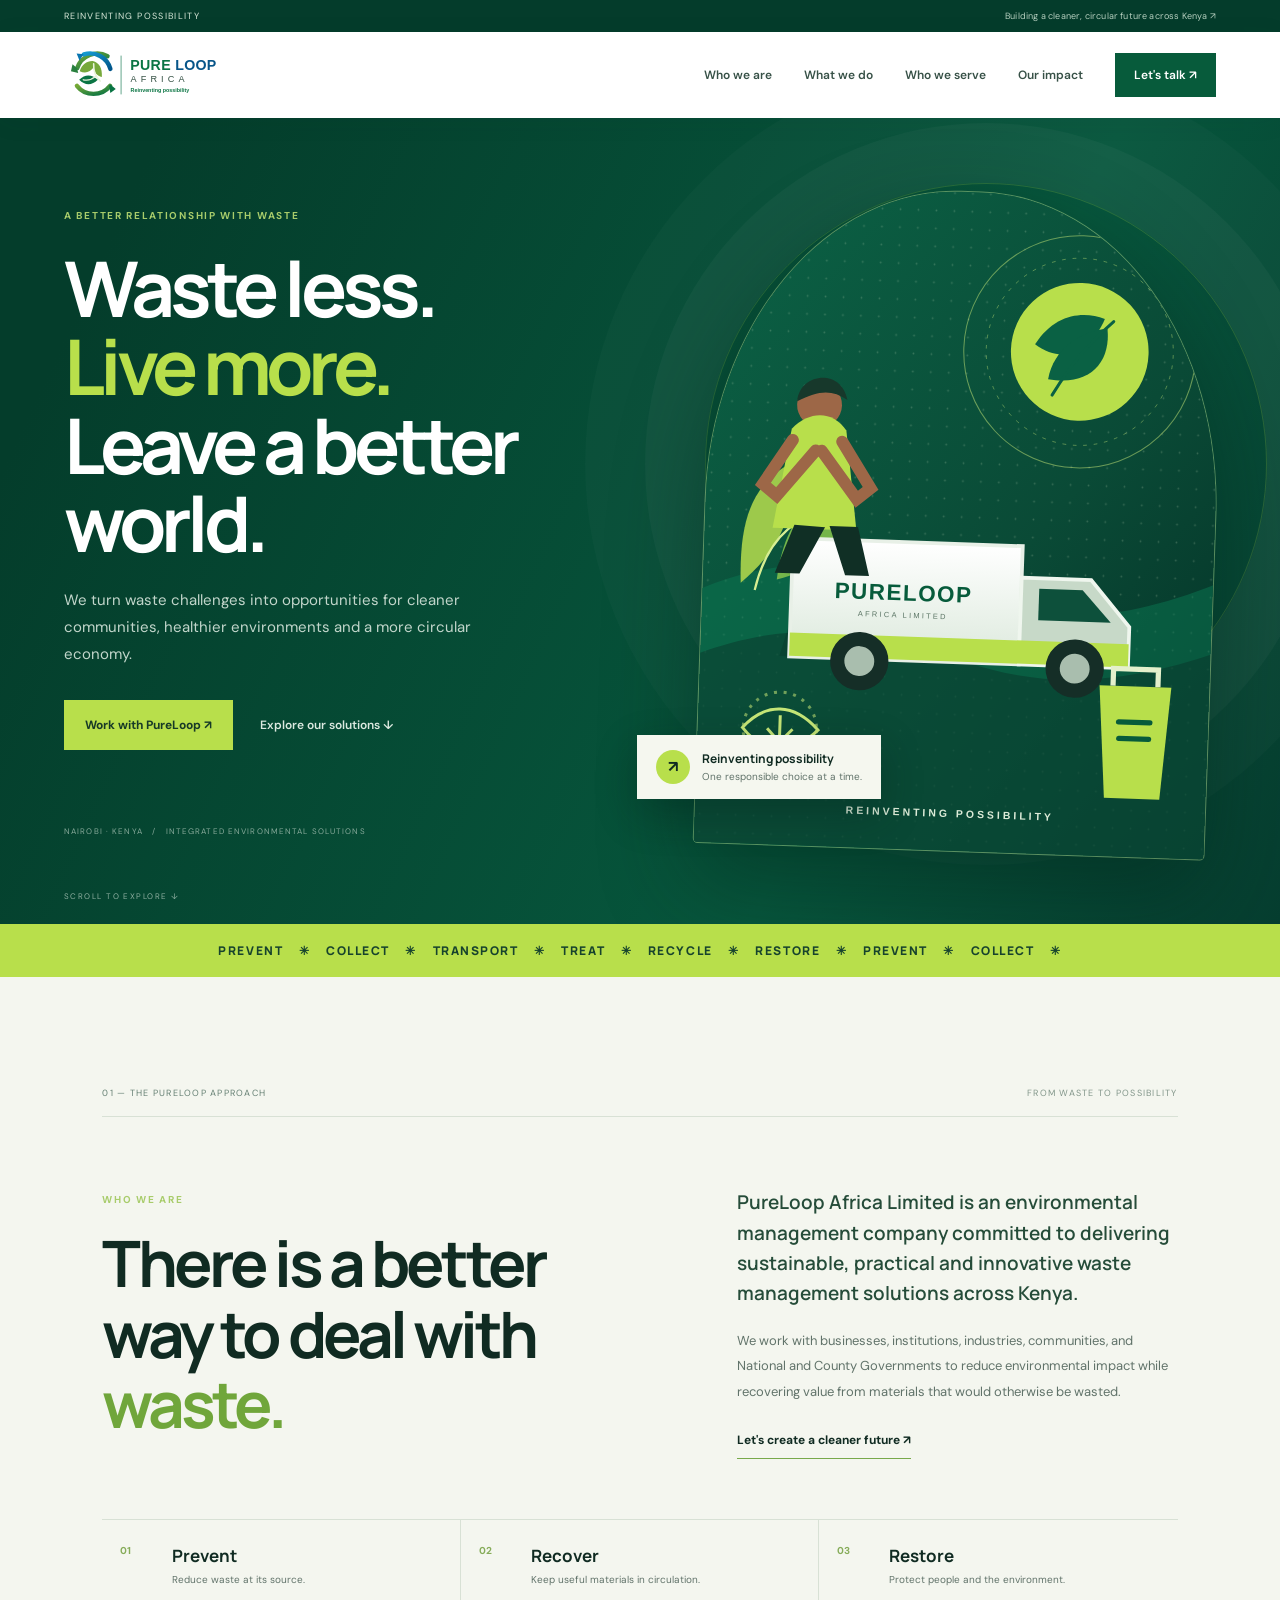
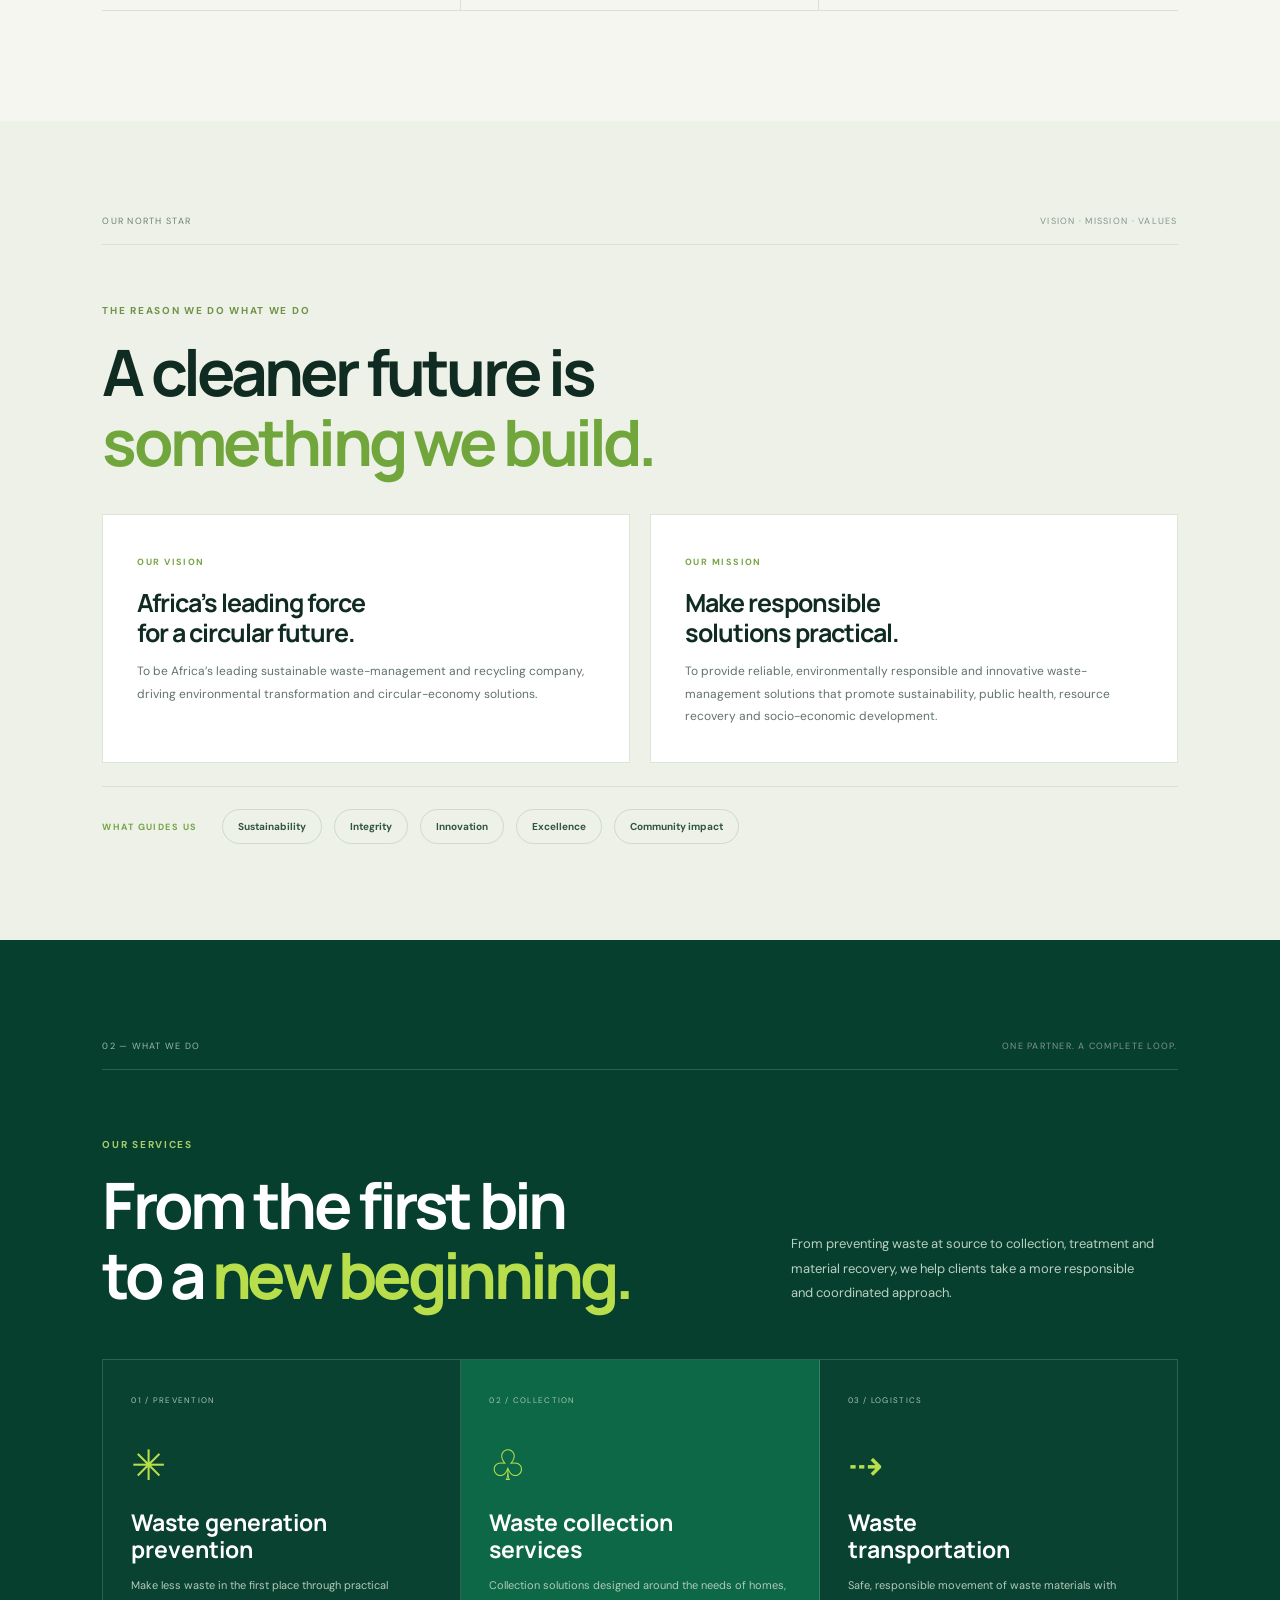
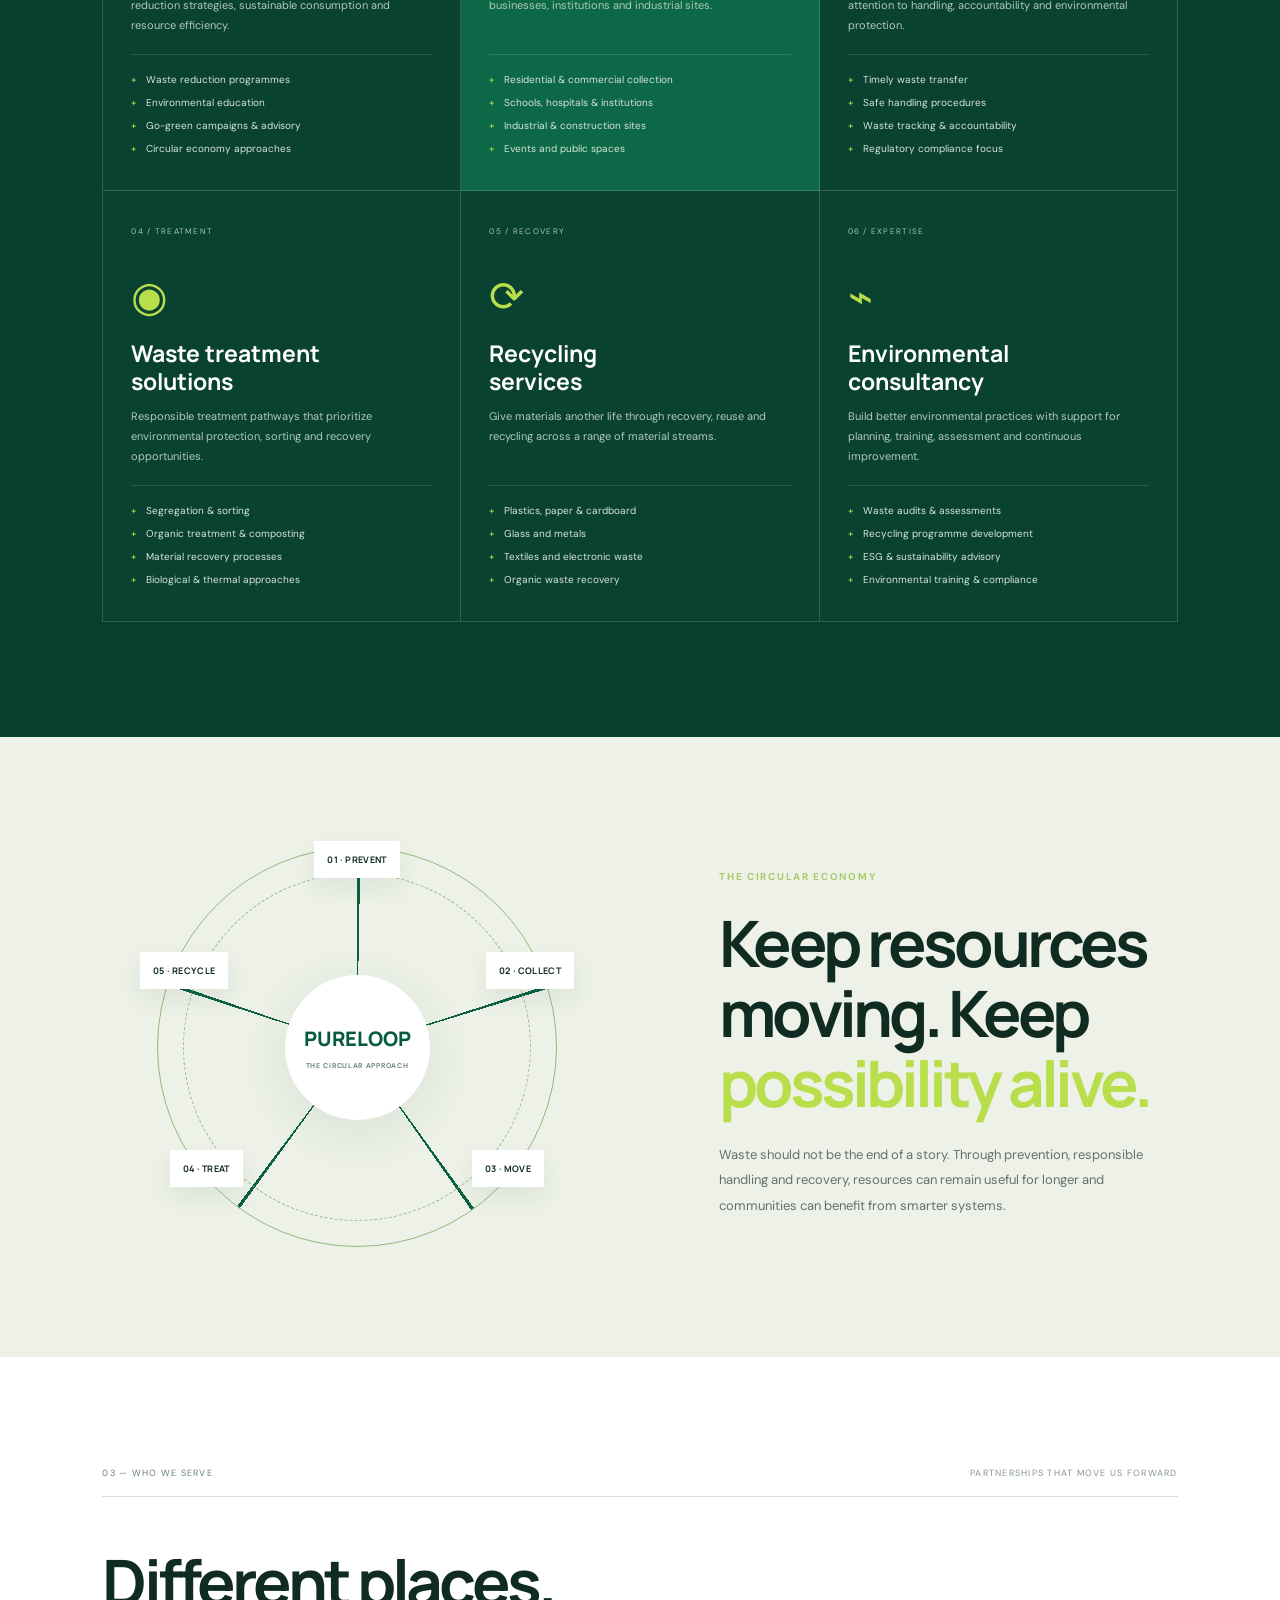
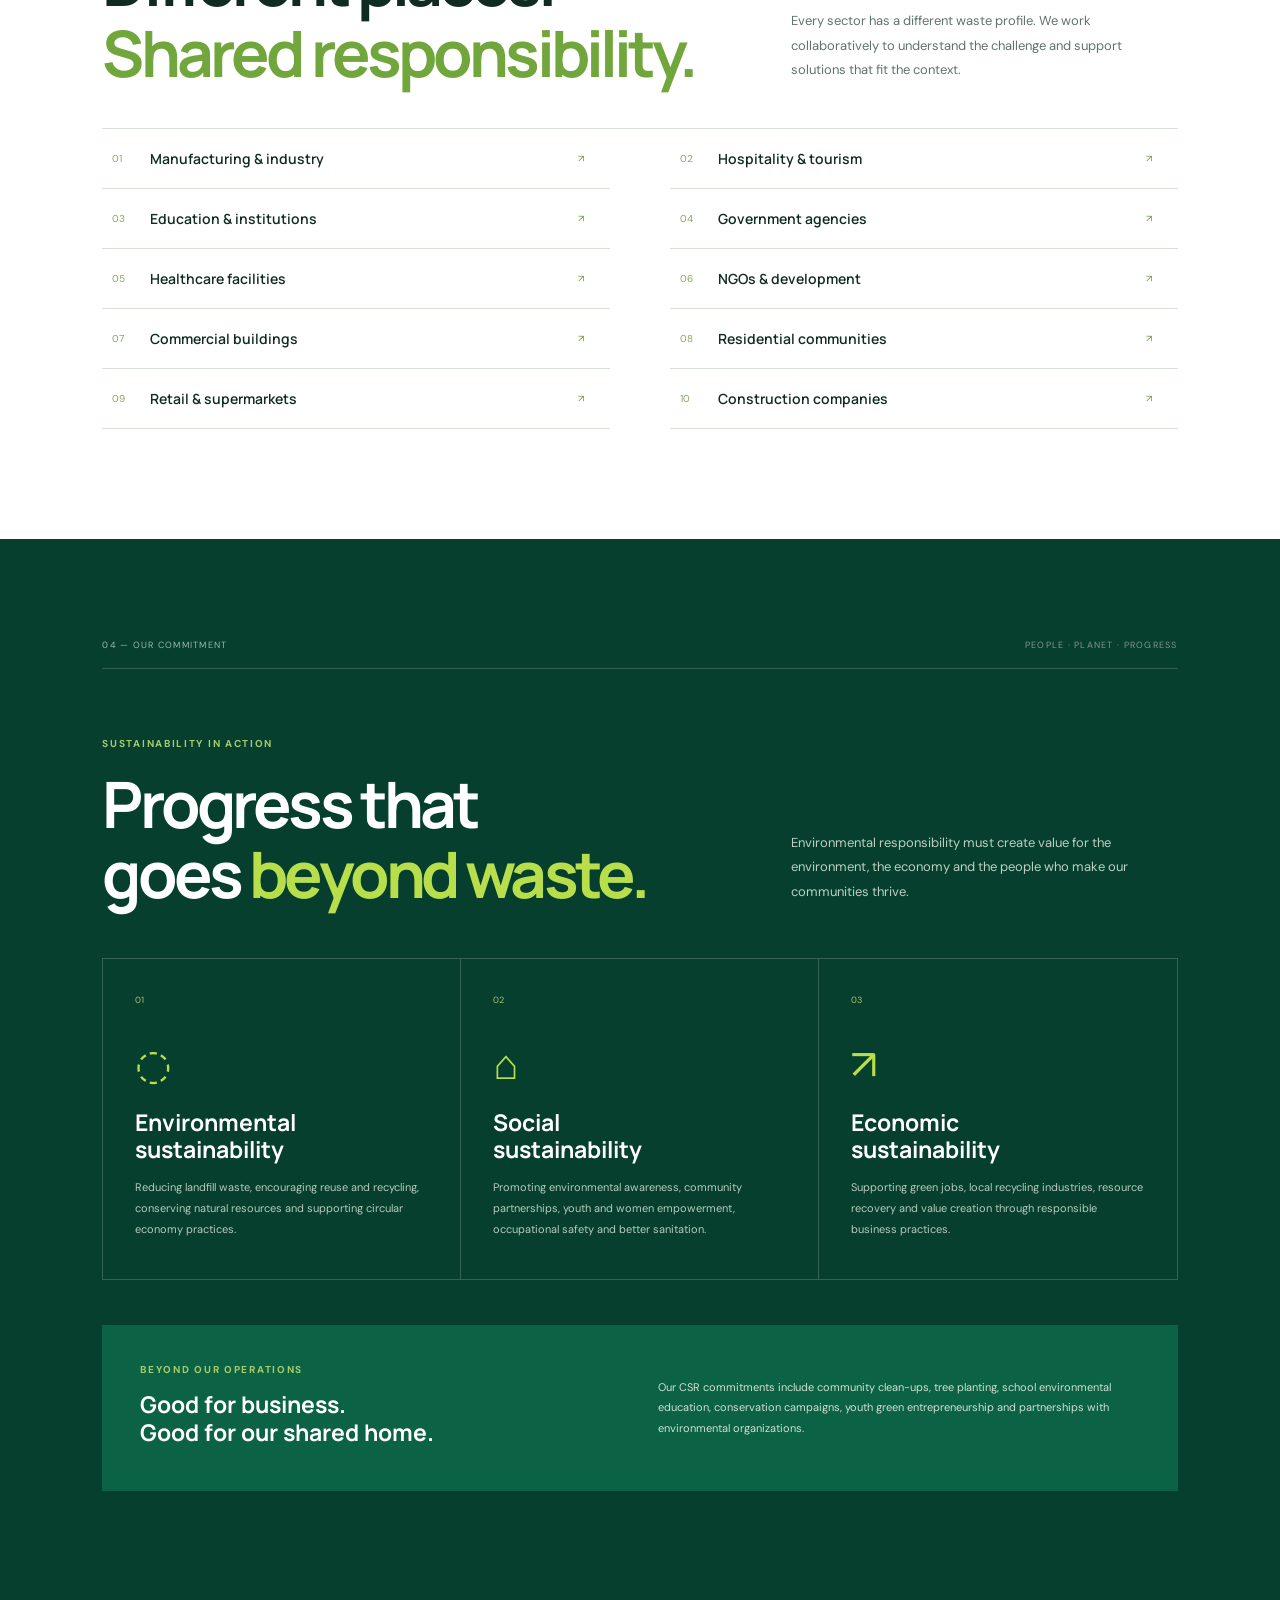
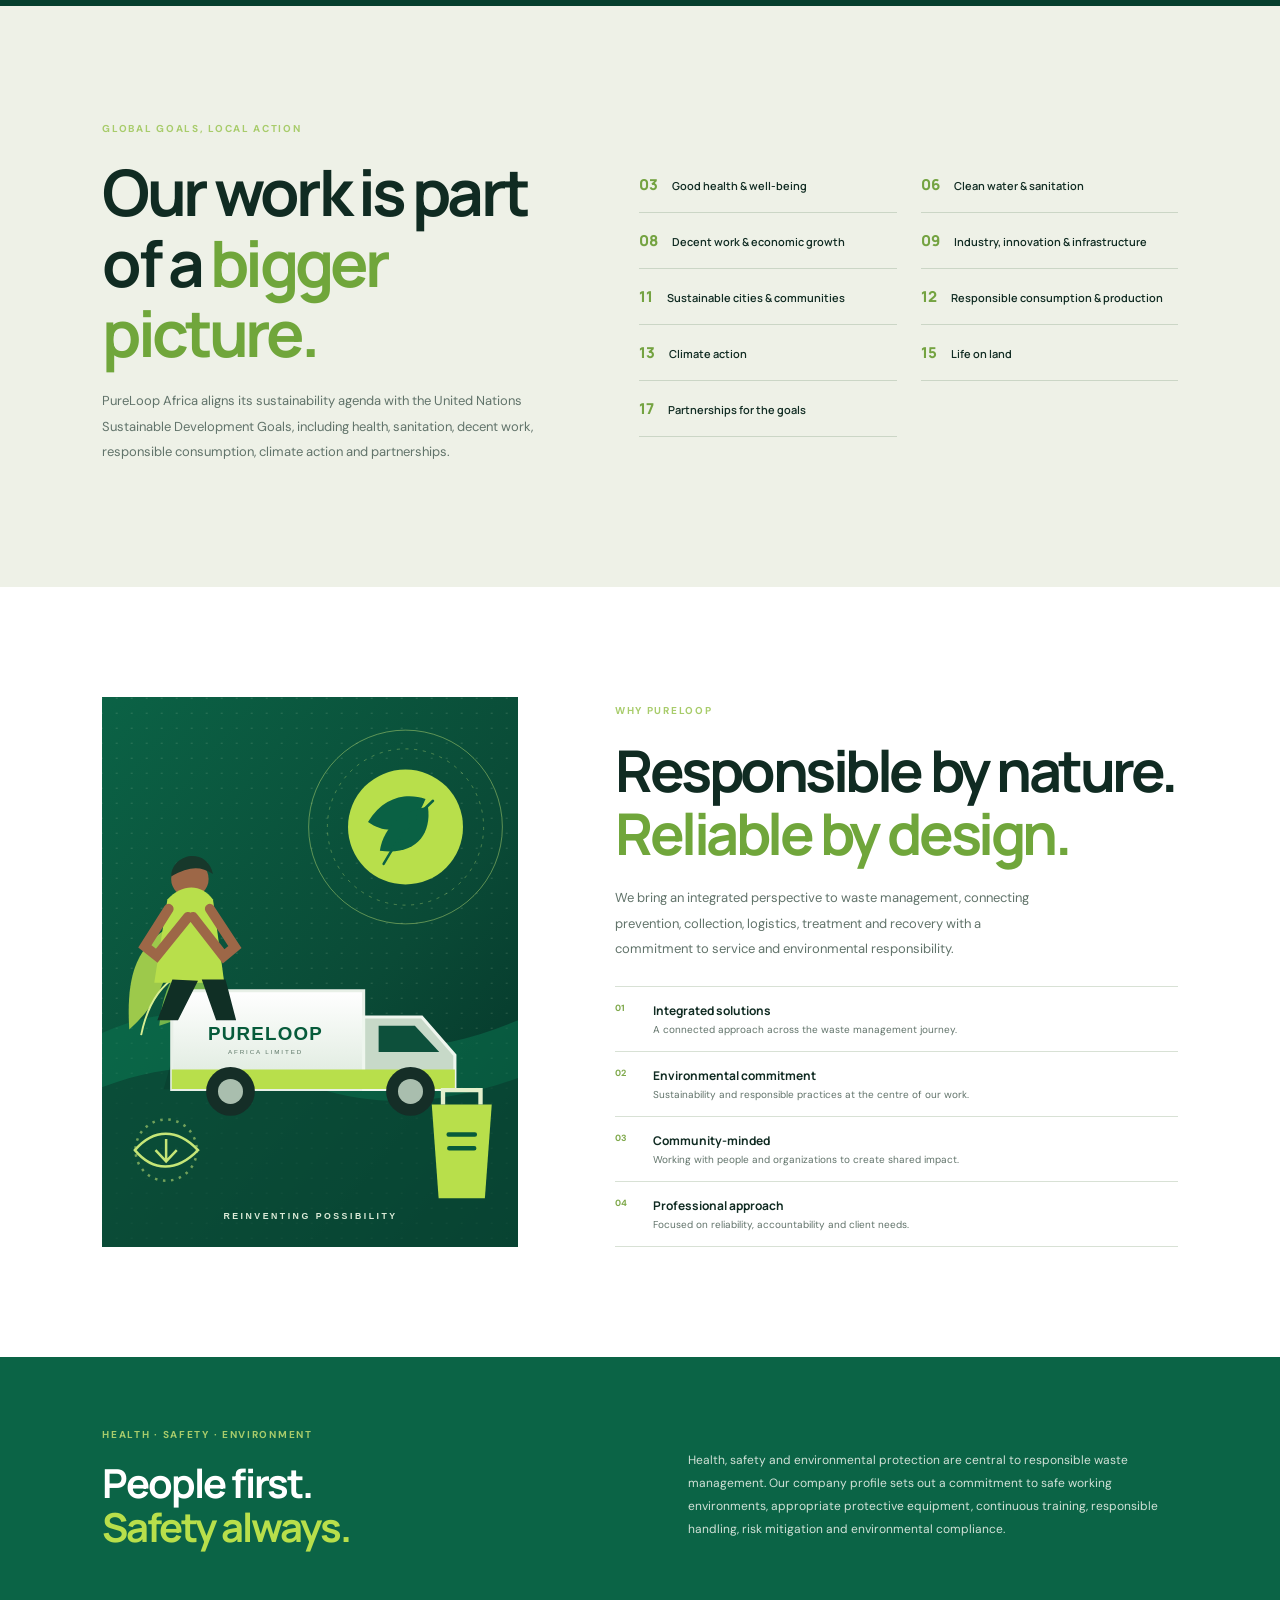
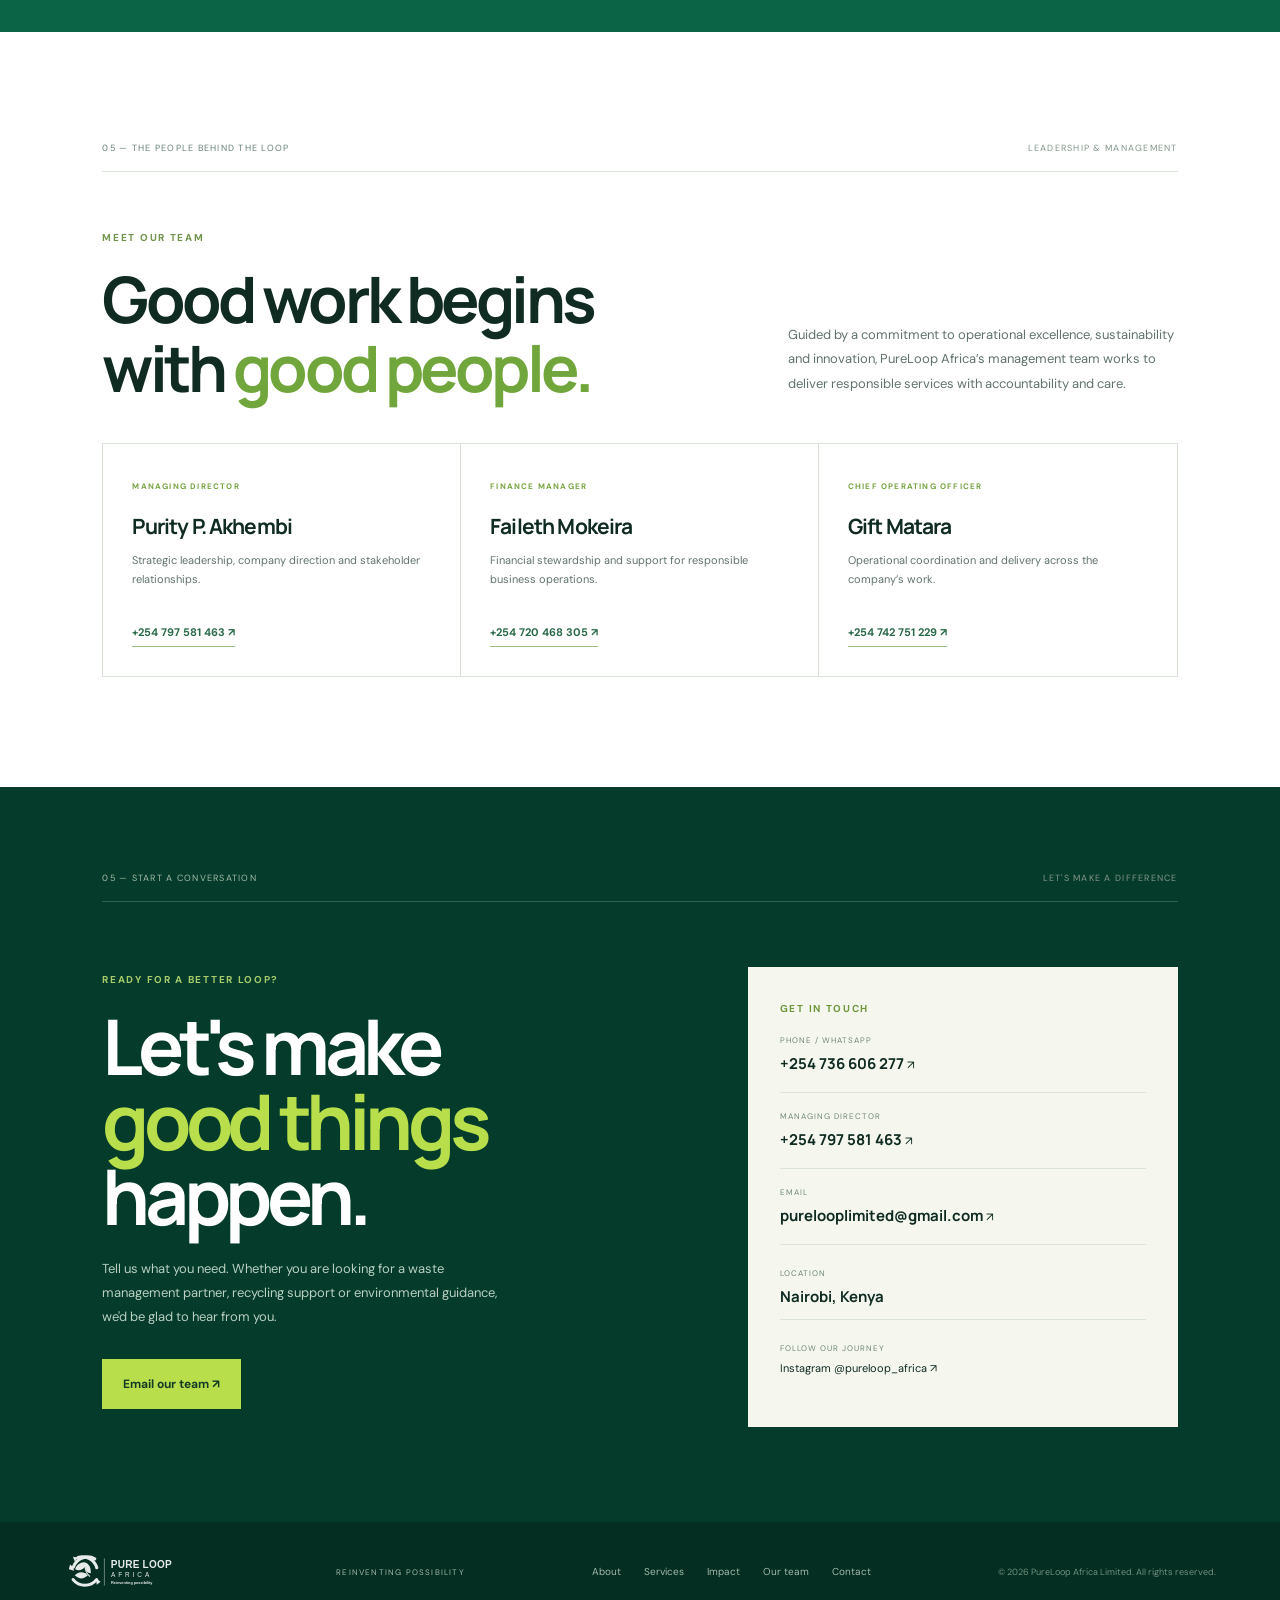
==== commit acd9831d: "Finalize brand assets and site imagery" ====
--- a/index.html
+++ b/index.html
@@ -1 +1 @@
-<!doctype html><html lang="en"><head><meta charset="utf-8"><meta name="viewport" content="width=device-width,initial-scale=1"><title>PureLoop Africa | Sustainable Waste Management & Recycling in Kenya</title><meta name="description" content="PureLoop Africa Limited delivers waste prevention, collection, transportation, treatment, recycling and environmental consultancy solutions across Kenya."><meta name="keywords" content="PureLoop Africa, waste management Kenya, waste collection Nairobi, recycling Kenya, environmental consultancy"><meta name="theme-color" content="#075b3b"><link rel="icon" type="image/png" href="assets/favicon.png"><link rel="preconnect" href="https://fonts.googleapis.com"><link rel="preconnect" href="https://fonts.gstatic.com" crossorigin><link href="https://fonts.googleapis.com/css2?family=DM+Sans:wght@400;500;600;700&family=Manrope:wght@400;500;600;700;800&display=swap" rel="stylesheet"><link rel="canonical" href="https://matharabrian70-ux.github.io/PureLoop_Africa/"><meta property="og:title" content="PureLoop Africa | Reinventing Possibility"><meta property="og:description" content="Integrated waste management and recycling solutions across Kenya."><meta property="og:image" content="https://matharabrian70-ux.github.io/PureLoop_Africa/assets/hero.svg"><meta name="twitter:card" content="summary_large_image"><meta name="twitter:title" content="PureLoop Africa | Reinventing Possibility"><meta name="twitter:description" content="A cleaner future starts with a better loop."><link rel="stylesheet" href="styles.css"><script type="application/ld+json">{"@context":"https://schema.org","@type":"Organization","name":"PureLoop Africa Limited","url":"https://matharabrian70-ux.github.io/PureLoop_Africa/","logo":"https://matharabrian70-ux.github.io/PureLoop_Africa/assets/logo.png","image":"https://matharabrian70-ux.github.io/PureLoop_Africa/assets/hero.svg","description":"Environmental management company in Kenya delivering waste prevention, collection, transportation, treatment, recycling and environmental consultancy.","email":"purelooplimited@gmail.com","telephone":"+254736606277","areaServed":{"@type":"Country","name":"Kenya"},"address":{"@type":"PostalAddress","addressLocality":"Nairobi","addressCountry":"KE"},"contactPoint":[{"@type":"ContactPoint","telephone":"+254736606277","contactType":"customer service","email":"purelooplimited@gmail.com"}],"sameAs":["https://www.instagram.com/pureloop_africa/"]}</script></head><body><div class="announce">REINVENTING POSSIBILITY <span>Building a cleaner, circular future across Kenya ↗</span></div><header><a class="brand" href="#top"><img src="assets/logo.png" alt="PureLoop Africa"></a><button class="menu" aria-expanded="false" aria-label="Open menu">☰</button><nav><a href="#about">Who we are</a><a href="#services">What we do</a><a href="#sectors">Who we serve</a><a href="#impact">Our impact</a><a class="navbtn" href="#contact">Let's talk ↗</a></nav></header><main><section class="hero" id="top"><div class="hero-copy"><label>A BETTER RELATIONSHIP WITH WASTE</label><h1>Waste less.<br><em>Live more.</em><br>Leave a better world.</h1><p>We turn waste challenges into opportunities for cleaner communities, healthier environments and a more circular economy.</p><div class="actions"><a class="button" href="#contact">Work with PureLoop ↗</a><a class="link" href="#services">Explore our solutions ↓</a></div><small>NAIROBI · KENYA &nbsp; / &nbsp; INTEGRATED ENVIRONMENTAL SOLUTIONS</small></div><div class="hero-visual"><img src="assets/pureloop-poster.jpg" alt="PureLoop Africa waste collection and recycling operations"><div class="photo-tag"><b>↗</b><span>Reinventing possibility<small>One responsible choice at a time.</small></span></div></div><div class="scroll">SCROLL TO EXPLORE ↓</div></section><div class="ticker">PREVENT ✳ COLLECT ✳ TRANSPORT ✳ TREAT ✳ RECYCLE ✳ RESTORE ✳ PREVENT ✳ COLLECT ✳</div><section class="section about" id="about"><div class="kicker">01 — THE PURELOOP APPROACH <span>FROM WASTE TO POSSIBILITY</span></div><div class="two"><div><label>WHO WE ARE</label><h2>There is a better<br>way to deal with <em>waste.</em></h2></div><div><p class="lead">PureLoop Africa Limited is an environmental management company committed to delivering sustainable, practical and innovative waste management solutions across Kenya.</p><p>We work with businesses, institutions, industries, communities, and National and County Governments to reduce environmental impact while recovering value from materials that would otherwise be wasted.</p><a class="under" href="#contact">Let's create a cleaner future ↗</a></div></div><div class="principles"><div><b>01</b><strong>Prevent</strong><small>Reduce waste at its source.</small></div><div><b>02</b><strong>Recover</strong><small>Keep useful materials in circulation.</small></div><div><b>03</b><strong>Restore</strong><small>Protect people and the environment.</small></div></div></section><section class="section purpose" id="purpose"><div class="kicker">OUR NORTH STAR <span>VISION · MISSION · VALUES</span></div><div class="purpose-heading"><label>THE REASON WE DO WHAT WE DO</label><h2>A cleaner future is<br><em>something we build.</em></h2></div><div class="purpose-grid"><article><span>OUR VISION</span><h3>Africa’s leading force<br>for a circular future.</h3><p>To be Africa’s leading sustainable waste-management and recycling company, driving environmental transformation and circular-economy solutions.</p></article><article><span>OUR MISSION</span><h3>Make responsible<br>solutions practical.</h3><p>To provide reliable, environmentally responsible and innovative waste-management solutions that promote sustainability, public health, resource recovery and socio-economic development.</p></article></div><div class="values"><span>WHAT GUIDES US</span><b>Sustainability</b><b>Integrity</b><b>Innovation</b><b>Excellence</b><b>Community impact</b></div></section><section class="section services" id="services"><div class="kicker">02 — WHAT WE DO <span>ONE PARTNER. A COMPLETE LOOP.</span></div><div class="section-head"><div><label>OUR SERVICES</label><h2>From the first bin<br>to a <em>new beginning.</em></h2></div><p>From preventing waste at source to collection, treatment and material recovery, we help clients take a more responsible and coordinated approach.</p></div><div class="cards"><article><small>01 / PREVENTION</small><div class="icon">✳</div><h3>Waste generation<br>prevention</h3><p>Make less waste in the first place through practical reduction strategies, sustainable consumption and resource efficiency.</p><ul><li>Waste reduction programmes</li><li>Environmental education</li><li>Go-green campaigns & advisory</li><li>Circular economy approaches</li></ul></article><article class="highlight"><small>02 / COLLECTION</small><div class="icon">♧</div><h3>Waste collection<br>services</h3><p>Collection solutions designed around the needs of homes, businesses, institutions and industrial sites.</p><ul><li>Residential & commercial collection</li><li>Schools, hospitals & institutions</li><li>Industrial & construction sites</li><li>Events and public spaces</li></ul></article><article><small>03 / LOGISTICS</small><div class="icon">⇢</div><h3>Waste<br>transportation</h3><p>Safe, responsible movement of waste materials with attention to handling, accountability and environmental protection.</p><ul><li>Timely waste transfer</li><li>Safe handling procedures</li><li>Waste tracking & accountability</li><li>Regulatory compliance focus</li></ul></article><article><small>04 / TREATMENT</small><div class="icon">◉</div><h3>Waste treatment<br>solutions</h3><p>Responsible treatment pathways that prioritize environmental protection, sorting and recovery opportunities.</p><ul><li>Segregation & sorting</li><li>Organic treatment & composting</li><li>Material recovery processes</li><li>Biological & thermal approaches</li></ul></article><article><small>05 / RECOVERY</small><div class="icon">⟳</div><h3>Recycling<br>services</h3><p>Give materials another life through recovery, reuse and recycling across a range of material streams.</p><ul><li>Plastics, paper & cardboard</li><li>Glass and metals</li><li>Textiles and electronic waste</li><li>Organic waste recovery</li></ul></article><article><small>06 / EXPERTISE</small><div class="icon">⌁</div><h3>Environmental<br>consultancy</h3><p>Build better environmental practices with support for planning, training, assessment and continuous improvement.</p><ul><li>Waste audits & assessments</li><li>Recycling programme development</li><li>ESG & sustainability advisory</li><li>Environmental training & compliance</li></ul></article></div></section><section class="section circular"><div class="circle"><div class="center">PURELOOP<br><small>THE CIRCULAR APPROACH</small></div><span class="c1">01 · PREVENT</span><span class="c2">02 · COLLECT</span><span class="c3">03 · MOVE</span><span class="c4">04 · TREAT</span><span class="c5">05 · RECYCLE</span></div><div><label>THE CIRCULAR ECONOMY</label><h2>Keep resources<br>moving. Keep<br><em>possibility alive.</em></h2><p>Waste should not be the end of a story. Through prevention, responsible handling and recovery, resources can remain useful for longer and communities can benefit from smarter systems.</p></div></section><section class="section sectors" id="sectors"><div class="kicker">03 — WHO WE SERVE <span>PARTNERSHIPS THAT MOVE US FORWARD</span></div><div class="section-head"><h2>Different places.<br><em>Shared responsibility.</em></h2><p>Every sector has a different waste profile. We work collaboratively to understand the challenge and support solutions that fit the context.</p></div><div class="sector-grid"><div>01 <b>Manufacturing & industry</b><i>↗</i></div><div>02 <b>Hospitality & tourism</b><i>↗</i></div><div>03 <b>Education & institutions</b><i>↗</i></div><div>04 <b>Government agencies</b><i>↗</i></div><div>05 <b>Healthcare facilities</b><i>↗</i></div><div>06 <b>NGOs & development</b><i>↗</i></div><div>07 <b>Commercial buildings</b><i>↗</i></div><div>08 <b>Residential communities</b><i>↗</i></div><div>09 <b>Retail & supermarkets</b><i>↗</i></div><div>10 <b>Construction companies</b><i>↗</i></div></div></section><section class="section impact" id="impact"><div class="kicker">04 — OUR COMMITMENT <span>PEOPLE · PLANET · PROGRESS</span></div><div class="section-head"><div><label>SUSTAINABILITY IN ACTION</label><h2>Progress that<br>goes <em>beyond waste.</em></h2></div><p>Environmental responsibility must create value for the environment, the economy and the people who make our communities thrive.</p></div><div class="impact-grid"><article><span>01</span><div class="icon">◌</div><h3>Environmental<br>sustainability</h3><p>Reducing landfill waste, encouraging reuse and recycling, conserving natural resources and supporting circular economy practices.</p></article><article><span>02</span><div class="icon">⌂</div><h3>Social<br>sustainability</h3><p>Promoting environmental awareness, community partnerships, youth and women empowerment, occupational safety and better sanitation.</p></article><article><span>03</span><div class="icon">↗</div><h3>Economic<br>sustainability</h3><p>Supporting green jobs, local recycling industries, resource recovery and value creation through responsible business practices.</p></article></div><div class="csr"><div><label>BEYOND OUR OPERATIONS</label><h3>Good for business.<br>Good for our shared home.</h3></div><p>Our CSR commitments include community clean-ups, tree planting, school environmental education, conservation campaigns, youth green entrepreneurship and partnerships with environmental organizations.</p></div></section><section class="section sdg"><div><label>GLOBAL GOALS, LOCAL ACTION</label><h2>Our work is part<br>of a <em>bigger picture.</em></h2><p>PureLoop Africa aligns its sustainability agenda with the United Nations Sustainable Development Goals, including health, sanitation, decent work, responsible consumption, climate action and partnerships.</p></div><div class="sdg-grid"><span><b>03</b> Good health & well-being</span><span><b>06</b> Clean water & sanitation</span><span><b>08</b> Decent work & economic growth</span><span><b>09</b> Industry, innovation & infrastructure</span><span><b>11</b> Sustainable cities & communities</span><span><b>12</b> Responsible consumption & production</span><span><b>13</b> Climate action</span><span><b>15</b> Life on land</span><span><b>17</b> Partnerships for the goals</span></div></section><section class="section why"><img src="assets/pureloop-poster.jpg" alt="PureLoop Africa waste collection"><div><label>WHY PURELOOP</label><h2>Responsible by nature.<br><em>Reliable by design.</em></h2><p>We bring an integrated perspective to waste management, connecting prevention, collection, logistics, treatment and recovery with a commitment to service and environmental responsibility.</p><div class="why-list"><p><b>01</b><span><strong>Integrated solutions</strong><small>A connected approach across the waste management journey.</small></span></p><p><b>02</b><span><strong>Environmental commitment</strong><small>Sustainability and responsible practices at the centre of our work.</small></span></p><p><b>03</b><span><strong>Community-minded</strong><small>Working with people and organizations to create shared impact.</small></span></p><p><b>04</b><span><strong>Professional approach</strong><small>Focused on reliability, accountability and client needs.</small></span></p></div></div></section><section class="hse section"><div><label>HEALTH · SAFETY · ENVIRONMENT</label><h2>People first.<br><em>Safety always.</em></h2></div><p>Health, safety and environmental protection are central to responsible waste management. Our company profile sets out a commitment to safe working environments, appropriate protective equipment, continuous training, responsible handling, risk mitigation and environmental compliance.</p></section><section class="section leadership" id="leadership"><div class="kicker">05 — THE PEOPLE BEHIND THE LOOP <span>LEADERSHIP & MANAGEMENT</span></div><div class="leadership-head"><div><label>MEET OUR TEAM</label><h2>Good work begins<br>with <em>good people.</em></h2></div><p>Guided by a commitment to operational excellence, sustainability and innovation, PureLoop Africa’s management team works to deliver responsible services with accountability and care.</p></div><div class="team-grid"><article><span>MANAGING DIRECTOR</span><h3>Purity P. Akhembi</h3><p>Strategic leadership, company direction and stakeholder relationships.</p><a href="tel:+254797581463">+254 797 581 463 ↗</a></article><article><span>FINANCE MANAGER</span><h3>Faileth Mokeira</h3><p>Financial stewardship and support for responsible business operations.</p><a href="tel:+254720468305">+254 720 468 305 ↗</a></article><article><span>CHIEF OPERATING OFFICER</span><h3>Gift Matara</h3><p>Operational coordination and delivery across the company’s work.</p><a href="tel:+254742751229">+254 742 751 229 ↗</a></article></div></section><section class="contact section" id="contact"><div class="kicker">05 — START A CONVERSATION <span>LET'S MAKE A DIFFERENCE</span></div><div class="contact-grid"><div><label>READY FOR A BETTER LOOP?</label><h2>Let's make<br><em>good things</em><br>happen.</h2><p>Tell us what you need. Whether you are looking for a waste management partner, recycling support or environmental guidance, we'd be glad to hear from you.</p><a class="button" href="mailto:purelooplimited@gmail.com?subject=Enquiry%20for%20PureLoop%20Africa">Email our team ↗</a></div><aside><label>GET IN TOUCH</label><a href="https://wa.me/254736606277" target="_blank" rel="noopener"><small>PHONE / WHATSAPP</small><strong>+254 736 606 277</strong> ↗</a><a href="tel:+254797581463"><small>MANAGING DIRECTOR</small><strong>+254 797 581 463</strong> ↗</a><a href="mailto:purelooplimited@gmail.com"><small>EMAIL</small><strong>purelooplimited@gmail.com</strong> ↗</a><p><small>LOCATION</small><strong>Nairobi, Kenya</strong></p><p><small>FOLLOW OUR JOURNEY</small><a href="https://www.instagram.com/pureloop_africa/" target="_blank" rel="noopener">Instagram @pureloop_africa ↗</a></p></aside></div></section></main><footer><img src="assets/logo.png" alt="PureLoop Africa"><span>REINVENTING POSSIBILITY</span><nav><a href="#about">About</a><a href="#services">Services</a><a href="#impact">Impact</a><a href="#leadership">Our team</a><a href="#contact">Contact</a></nav><small>© <span id="year"></span> PureLoop Africa Limited. All rights reserved.</small></footer><a class="top" href="#top" aria-label="Back to top">↑</a><script src="script.js"></script></body></html>+<!doctype html><html lang="en"><head><meta charset="utf-8"><meta name="viewport" content="width=device-width,initial-scale=1"><title>PureLoop Africa | Sustainable Waste Management & Recycling in Kenya</title><meta name="description" content="PureLoop Africa Limited delivers waste prevention, collection, transportation, treatment, recycling and environmental consultancy solutions across Kenya."><meta name="keywords" content="PureLoop Africa, waste management Kenya, waste collection Nairobi, recycling Kenya, environmental consultancy"><meta name="theme-color" content="#075b3b"><link rel="icon" type="image/png" href="assets/favicon.svg"><link rel="preconnect" href="https://fonts.googleapis.com"><link rel="preconnect" href="https://fonts.gstatic.com" crossorigin><link href="https://fonts.googleapis.com/css2?family=DM+Sans:wght@400;500;600;700&family=Manrope:wght@400;500;600;700;800&display=swap" rel="stylesheet"><link rel="canonical" href="https://matharabrian70-ux.github.io/PureLoop_Africa/"><meta property="og:title" content="PureLoop Africa | Reinventing Possibility"><meta property="og:description" content="Integrated waste management and recycling solutions across Kenya."><meta property="og:image" content="https://matharabrian70-ux.github.io/PureLoop_Africa/assets/hero.svg"><meta name="twitter:card" content="summary_large_image"><meta name="twitter:title" content="PureLoop Africa | Reinventing Possibility"><meta name="twitter:description" content="A cleaner future starts with a better loop."><link rel="stylesheet" href="styles.css"><script type="application/ld+json">{"@context":"https://schema.org","@type":"Organization","name":"PureLoop Africa Limited","url":"https://matharabrian70-ux.github.io/PureLoop_Africa/","logo":"https://matharabrian70-ux.github.io/PureLoop_Africa/assets/logo.svg","image":"https://matharabrian70-ux.github.io/PureLoop_Africa/assets/hero.svg","description":"Environmental management company in Kenya delivering waste prevention, collection, transportation, treatment, recycling and environmental consultancy.","email":"purelooplimited@gmail.com","telephone":"+254736606277","areaServed":{"@type":"Country","name":"Kenya"},"address":{"@type":"PostalAddress","addressLocality":"Nairobi","addressCountry":"KE"},"contactPoint":[{"@type":"ContactPoint","telephone":"+254736606277","contactType":"customer service","email":"purelooplimited@gmail.com"}],"sameAs":["https://www.instagram.com/pureloop_africa/"]}</script></head><body><div class="announce">REINVENTING POSSIBILITY <span>Building a cleaner, circular future across Kenya ↗</span></div><header><a class="brand" href="#top"><img src="assets/logo.svg" alt="PureLoop Africa"></a><button class="menu" aria-expanded="false" aria-label="Open menu">☰</button><nav><a href="#about">Who we are</a><a href="#services">What we do</a><a href="#sectors">Who we serve</a><a href="#impact">Our impact</a><a class="navbtn" href="#contact">Let's talk ↗</a></nav></header><main><section class="hero" id="top"><div class="hero-copy"><label>A BETTER RELATIONSHIP WITH WASTE</label><h1>Waste less.<br><em>Live more.</em><br>Leave a better world.</h1><p>We turn waste challenges into opportunities for cleaner communities, healthier environments and a more circular economy.</p><div class="actions"><a class="button" href="#contact">Work with PureLoop ↗</a><a class="link" href="#services">Explore our solutions ↓</a></div><small>NAIROBI · KENYA &nbsp; / &nbsp; INTEGRATED ENVIRONMENTAL SOLUTIONS</small></div><div class="hero-visual"><img src="assets/hero.svg" alt="PureLoop Africa waste collection and recycling operations"><div class="photo-tag"><b>↗</b><span>Reinventing possibility<small>One responsible choice at a time.</small></span></div></div><div class="scroll">SCROLL TO EXPLORE ↓</div></section><div class="ticker">PREVENT ✳ COLLECT ✳ TRANSPORT ✳ TREAT ✳ RECYCLE ✳ RESTORE ✳ PREVENT ✳ COLLECT ✳</div><section class="section about" id="about"><div class="kicker">01 — THE PURELOOP APPROACH <span>FROM WASTE TO POSSIBILITY</span></div><div class="two"><div><label>WHO WE ARE</label><h2>There is a better<br>way to deal with <em>waste.</em></h2></div><div><p class="lead">PureLoop Africa Limited is an environmental management company committed to delivering sustainable, practical and innovative waste management solutions across Kenya.</p><p>We work with businesses, institutions, industries, communities, and National and County Governments to reduce environmental impact while recovering value from materials that would otherwise be wasted.</p><a class="under" href="#contact">Let's create a cleaner future ↗</a></div></div><div class="principles"><div><b>01</b><strong>Prevent</strong><small>Reduce waste at its source.</small></div><div><b>02</b><strong>Recover</strong><small>Keep useful materials in circulation.</small></div><div><b>03</b><strong>Restore</strong><small>Protect people and the environment.</small></div></div></section><section class="section purpose" id="purpose"><div class="kicker">OUR NORTH STAR <span>VISION · MISSION · VALUES</span></div><div class="purpose-heading"><label>THE REASON WE DO WHAT WE DO</label><h2>A cleaner future is<br><em>something we build.</em></h2></div><div class="purpose-grid"><article><span>OUR VISION</span><h3>Africa’s leading force<br>for a circular future.</h3><p>To be Africa’s leading sustainable waste-management and recycling company, driving environmental transformation and circular-economy solutions.</p></article><article><span>OUR MISSION</span><h3>Make responsible<br>solutions practical.</h3><p>To provide reliable, environmentally responsible and innovative waste-management solutions that promote sustainability, public health, resource recovery and socio-economic development.</p></article></div><div class="values"><span>WHAT GUIDES US</span><b>Sustainability</b><b>Integrity</b><b>Innovation</b><b>Excellence</b><b>Community impact</b></div></section><section class="section services" id="services"><div class="kicker">02 — WHAT WE DO <span>ONE PARTNER. A COMPLETE LOOP.</span></div><div class="section-head"><div><label>OUR SERVICES</label><h2>From the first bin<br>to a <em>new beginning.</em></h2></div><p>From preventing waste at source to collection, treatment and material recovery, we help clients take a more responsible and coordinated approach.</p></div><div class="cards"><article><small>01 / PREVENTION</small><div class="icon">✳</div><h3>Waste generation<br>prevention</h3><p>Make less waste in the first place through practical reduction strategies, sustainable consumption and resource efficiency.</p><ul><li>Waste reduction programmes</li><li>Environmental education</li><li>Go-green campaigns & advisory</li><li>Circular economy approaches</li></ul></article><article class="highlight"><small>02 / COLLECTION</small><div class="icon">♧</div><h3>Waste collection<br>services</h3><p>Collection solutions designed around the needs of homes, businesses, institutions and industrial sites.</p><ul><li>Residential & commercial collection</li><li>Schools, hospitals & institutions</li><li>Industrial & construction sites</li><li>Events and public spaces</li></ul></article><article><small>03 / LOGISTICS</small><div class="icon">⇢</div><h3>Waste<br>transportation</h3><p>Safe, responsible movement of waste materials with attention to handling, accountability and environmental protection.</p><ul><li>Timely waste transfer</li><li>Safe handling procedures</li><li>Waste tracking & accountability</li><li>Regulatory compliance focus</li></ul></article><article><small>04 / TREATMENT</small><div class="icon">◉</div><h3>Waste treatment<br>solutions</h3><p>Responsible treatment pathways that prioritize environmental protection, sorting and recovery opportunities.</p><ul><li>Segregation & sorting</li><li>Organic treatment & composting</li><li>Material recovery processes</li><li>Biological & thermal approaches</li></ul></article><article><small>05 / RECOVERY</small><div class="icon">⟳</div><h3>Recycling<br>services</h3><p>Give materials another life through recovery, reuse and recycling across a range of material streams.</p><ul><li>Plastics, paper & cardboard</li><li>Glass and metals</li><li>Textiles and electronic waste</li><li>Organic waste recovery</li></ul></article><article><small>06 / EXPERTISE</small><div class="icon">⌁</div><h3>Environmental<br>consultancy</h3><p>Build better environmental practices with support for planning, training, assessment and continuous improvement.</p><ul><li>Waste audits & assessments</li><li>Recycling programme development</li><li>ESG & sustainability advisory</li><li>Environmental training & compliance</li></ul></article></div></section><section class="section circular"><div class="circle"><div class="center">PURELOOP<br><small>THE CIRCULAR APPROACH</small></div><span class="c1">01 · PREVENT</span><span class="c2">02 · COLLECT</span><span class="c3">03 · MOVE</span><span class="c4">04 · TREAT</span><span class="c5">05 · RECYCLE</span></div><div><label>THE CIRCULAR ECONOMY</label><h2>Keep resources<br>moving. Keep<br><em>possibility alive.</em></h2><p>Waste should not be the end of a story. Through prevention, responsible handling and recovery, resources can remain useful for longer and communities can benefit from smarter systems.</p></div></section><section class="section sectors" id="sectors"><div class="kicker">03 — WHO WE SERVE <span>PARTNERSHIPS THAT MOVE US FORWARD</span></div><div class="section-head"><h2>Different places.<br><em>Shared responsibility.</em></h2><p>Every sector has a different waste profile. We work collaboratively to understand the challenge and support solutions that fit the context.</p></div><div class="sector-grid"><div>01 <b>Manufacturing & industry</b><i>↗</i></div><div>02 <b>Hospitality & tourism</b><i>↗</i></div><div>03 <b>Education & institutions</b><i>↗</i></div><div>04 <b>Government agencies</b><i>↗</i></div><div>05 <b>Healthcare facilities</b><i>↗</i></div><div>06 <b>NGOs & development</b><i>↗</i></div><div>07 <b>Commercial buildings</b><i>↗</i></div><div>08 <b>Residential communities</b><i>↗</i></div><div>09 <b>Retail & supermarkets</b><i>↗</i></div><div>10 <b>Construction companies</b><i>↗</i></div></div></section><section class="section impact" id="impact"><div class="kicker">04 — OUR COMMITMENT <span>PEOPLE · PLANET · PROGRESS</span></div><div class="section-head"><div><label>SUSTAINABILITY IN ACTION</label><h2>Progress that<br>goes <em>beyond waste.</em></h2></div><p>Environmental responsibility must create value for the environment, the economy and the people who make our communities thrive.</p></div><div class="impact-grid"><article><span>01</span><div class="icon">◌</div><h3>Environmental<br>sustainability</h3><p>Reducing landfill waste, encouraging reuse and recycling, conserving natural resources and supporting circular economy practices.</p></article><article><span>02</span><div class="icon">⌂</div><h3>Social<br>sustainability</h3><p>Promoting environmental awareness, community partnerships, youth and women empowerment, occupational safety and better sanitation.</p></article><article><span>03</span><div class="icon">↗</div><h3>Economic<br>sustainability</h3><p>Supporting green jobs, local recycling industries, resource recovery and value creation through responsible business practices.</p></article></div><div class="csr"><div><label>BEYOND OUR OPERATIONS</label><h3>Good for business.<br>Good for our shared home.</h3></div><p>Our CSR commitments include community clean-ups, tree planting, school environmental education, conservation campaigns, youth green entrepreneurship and partnerships with environmental organizations.</p></div></section><section class="section sdg"><div><label>GLOBAL GOALS, LOCAL ACTION</label><h2>Our work is part<br>of a <em>bigger picture.</em></h2><p>PureLoop Africa aligns its sustainability agenda with the United Nations Sustainable Development Goals, including health, sanitation, decent work, responsible consumption, climate action and partnerships.</p></div><div class="sdg-grid"><span><b>03</b> Good health & well-being</span><span><b>06</b> Clean water & sanitation</span><span><b>08</b> Decent work & economic growth</span><span><b>09</b> Industry, innovation & infrastructure</span><span><b>11</b> Sustainable cities & communities</span><span><b>12</b> Responsible consumption & production</span><span><b>13</b> Climate action</span><span><b>15</b> Life on land</span><span><b>17</b> Partnerships for the goals</span></div></section><section class="section why"><img src="assets/hero.svg" alt="PureLoop Africa waste collection"><div><label>WHY PURELOOP</label><h2>Responsible by nature.<br><em>Reliable by design.</em></h2><p>We bring an integrated perspective to waste management, connecting prevention, collection, logistics, treatment and recovery with a commitment to service and environmental responsibility.</p><div class="why-list"><p><b>01</b><span><strong>Integrated solutions</strong><small>A connected approach across the waste management journey.</small></span></p><p><b>02</b><span><strong>Environmental commitment</strong><small>Sustainability and responsible practices at the centre of our work.</small></span></p><p><b>03</b><span><strong>Community-minded</strong><small>Working with people and organizations to create shared impact.</small></span></p><p><b>04</b><span><strong>Professional approach</strong><small>Focused on reliability, accountability and client needs.</small></span></p></div></div></section><section class="hse section"><div><label>HEALTH · SAFETY · ENVIRONMENT</label><h2>People first.<br><em>Safety always.</em></h2></div><p>Health, safety and environmental protection are central to responsible waste management. Our company profile sets out a commitment to safe working environments, appropriate protective equipment, continuous training, responsible handling, risk mitigation and environmental compliance.</p></section><section class="section leadership" id="leadership"><div class="kicker">05 — THE PEOPLE BEHIND THE LOOP <span>LEADERSHIP & MANAGEMENT</span></div><div class="leadership-head"><div><label>MEET OUR TEAM</label><h2>Good work begins<br>with <em>good people.</em></h2></div><p>Guided by a commitment to operational excellence, sustainability and innovation, PureLoop Africa’s management team works to deliver responsible services with accountability and care.</p></div><div class="team-grid"><article><span>MANAGING DIRECTOR</span><h3>Purity P. Akhembi</h3><p>Strategic leadership, company direction and stakeholder relationships.</p><a href="tel:+254797581463">+254 797 581 463 ↗</a></article><article><span>FINANCE MANAGER</span><h3>Faileth Mokeira</h3><p>Financial stewardship and support for responsible business operations.</p><a href="tel:+254720468305">+254 720 468 305 ↗</a></article><article><span>CHIEF OPERATING OFFICER</span><h3>Gift Matara</h3><p>Operational coordination and delivery across the company’s work.</p><a href="tel:+254742751229">+254 742 751 229 ↗</a></article></div></section><section class="contact section" id="contact"><div class="kicker">05 — START A CONVERSATION <span>LET'S MAKE A DIFFERENCE</span></div><div class="contact-grid"><div><label>READY FOR A BETTER LOOP?</label><h2>Let's make<br><em>good things</em><br>happen.</h2><p>Tell us what you need. Whether you are looking for a waste management partner, recycling support or environmental guidance, we'd be glad to hear from you.</p><a class="button" href="mailto:purelooplimited@gmail.com?subject=Enquiry%20for%20PureLoop%20Africa">Email our team ↗</a></div><aside><label>GET IN TOUCH</label><a href="https://wa.me/254736606277" target="_blank" rel="noopener"><small>PHONE / WHATSAPP</small><strong>+254 736 606 277</strong> ↗</a><a href="tel:+254797581463"><small>MANAGING DIRECTOR</small><strong>+254 797 581 463</strong> ↗</a><a href="mailto:purelooplimited@gmail.com"><small>EMAIL</small><strong>purelooplimited@gmail.com</strong> ↗</a><p><small>LOCATION</small><strong>Nairobi, Kenya</strong></p><p><small>FOLLOW OUR JOURNEY</small><a href="https://www.instagram.com/pureloop_africa/" target="_blank" rel="noopener">Instagram @pureloop_africa ↗</a></p></aside></div></section></main><footer><img src="assets/logo.svg" alt="PureLoop Africa"><span>REINVENTING POSSIBILITY</span><nav><a href="#about">About</a><a href="#services">Services</a><a href="#impact">Impact</a><a href="#leadership">Our team</a><a href="#contact">Contact</a></nav><small>© <span id="year"></span> PureLoop Africa Limited. All rights reserved.</small></footer><a class="top" href="#top" aria-label="Back to top">↑</a><script src="script.js"></script></body></html>
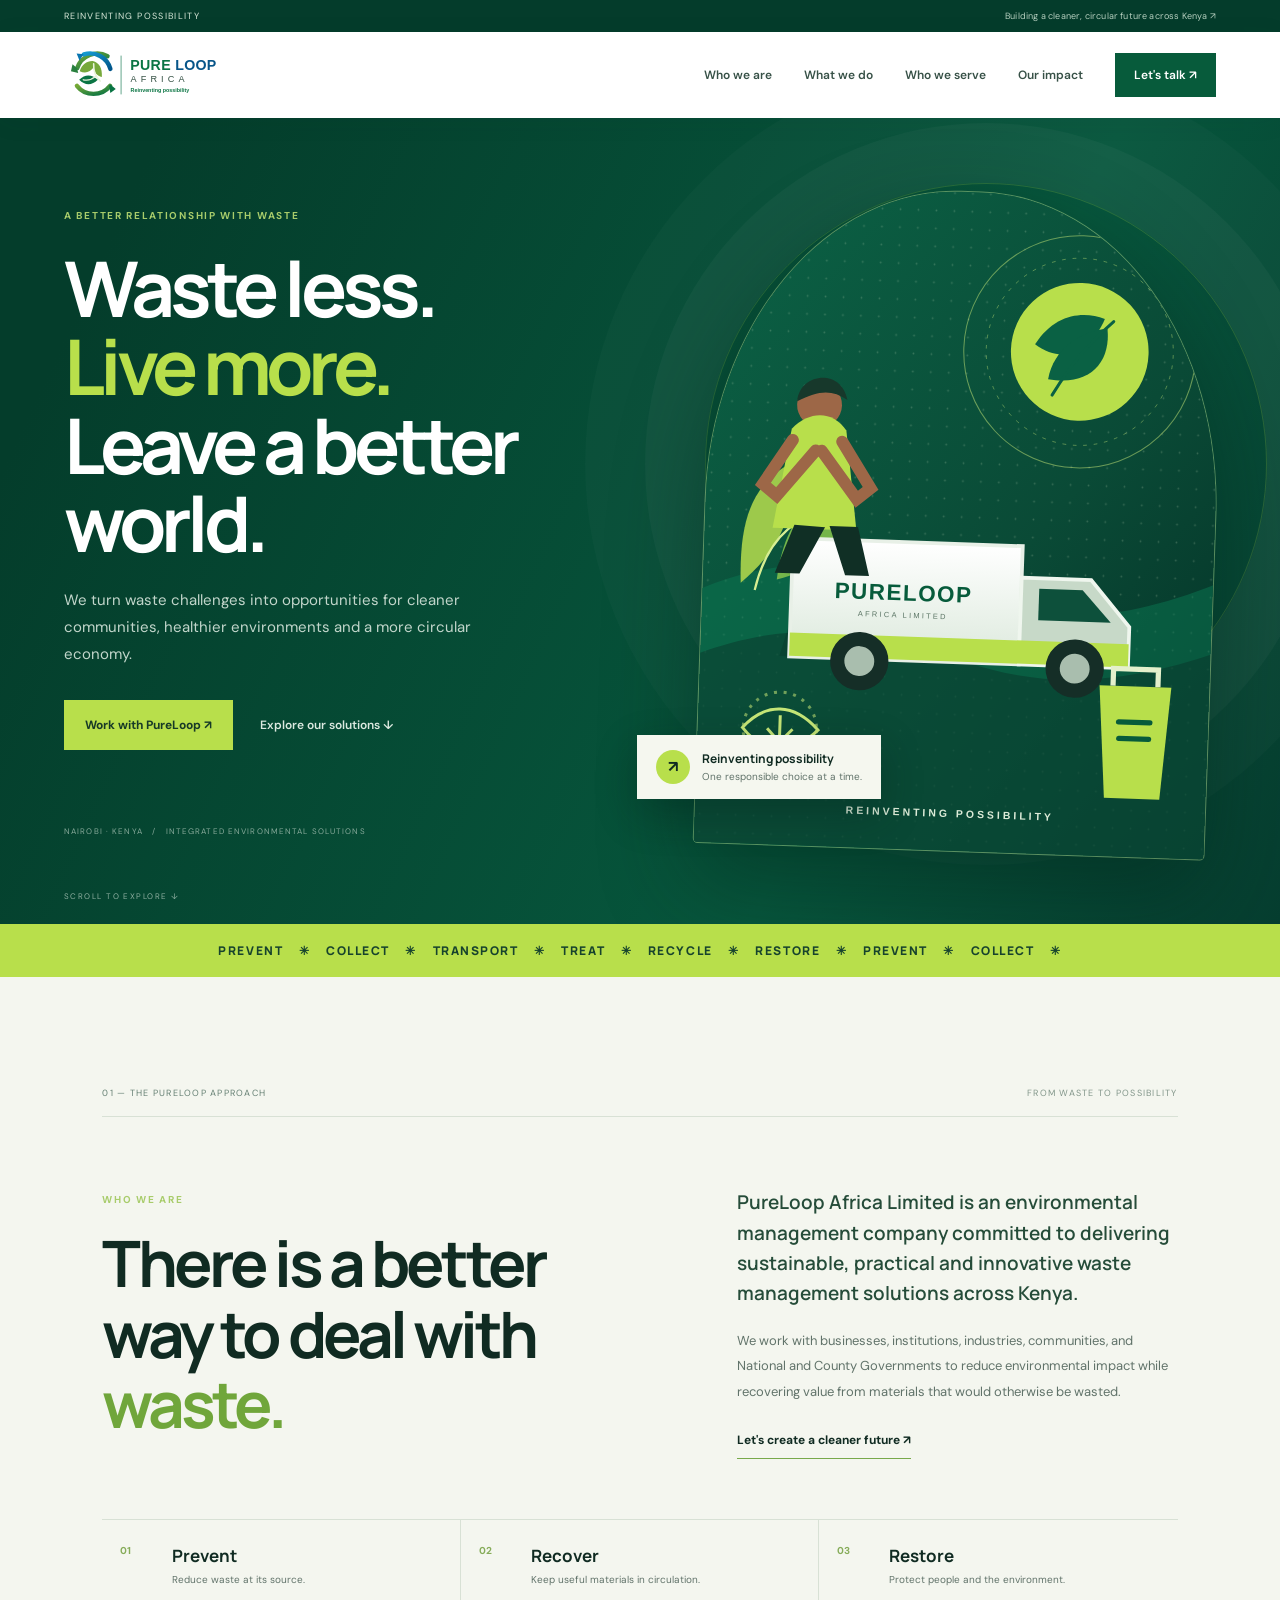
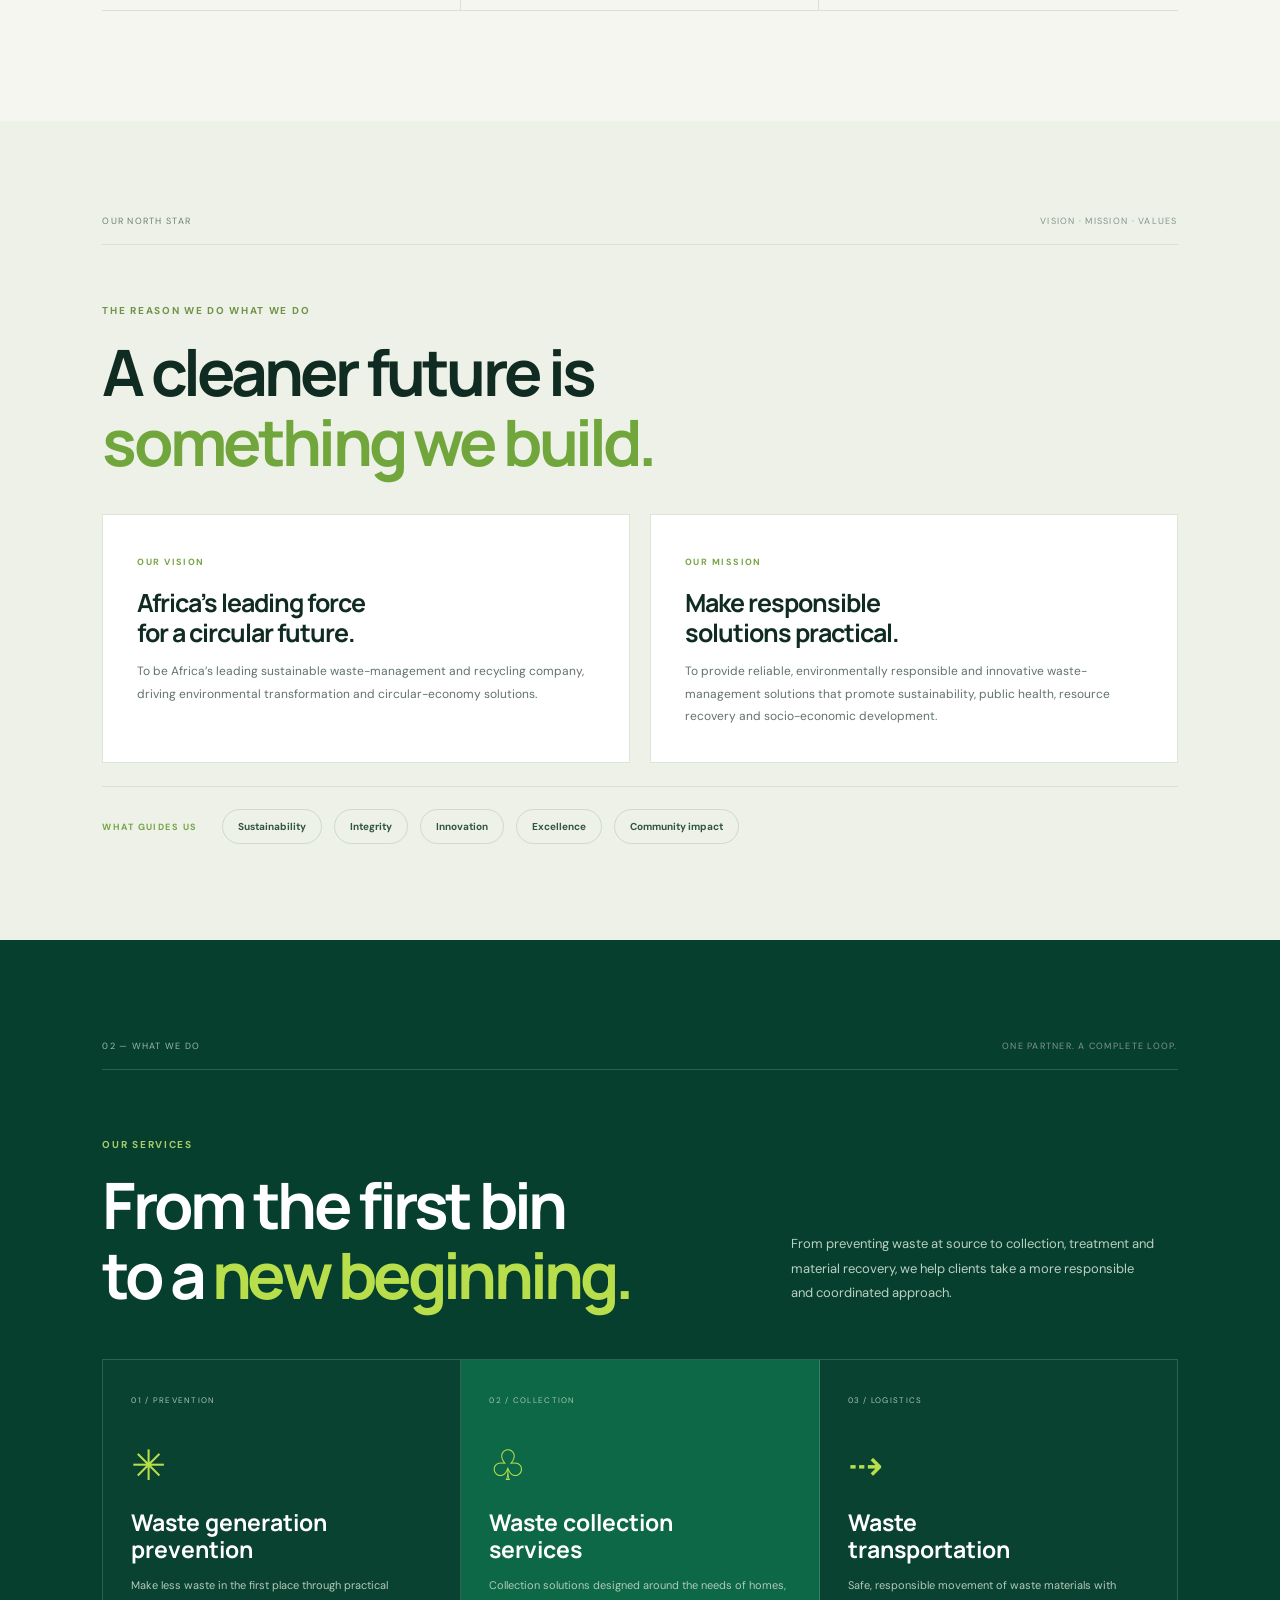
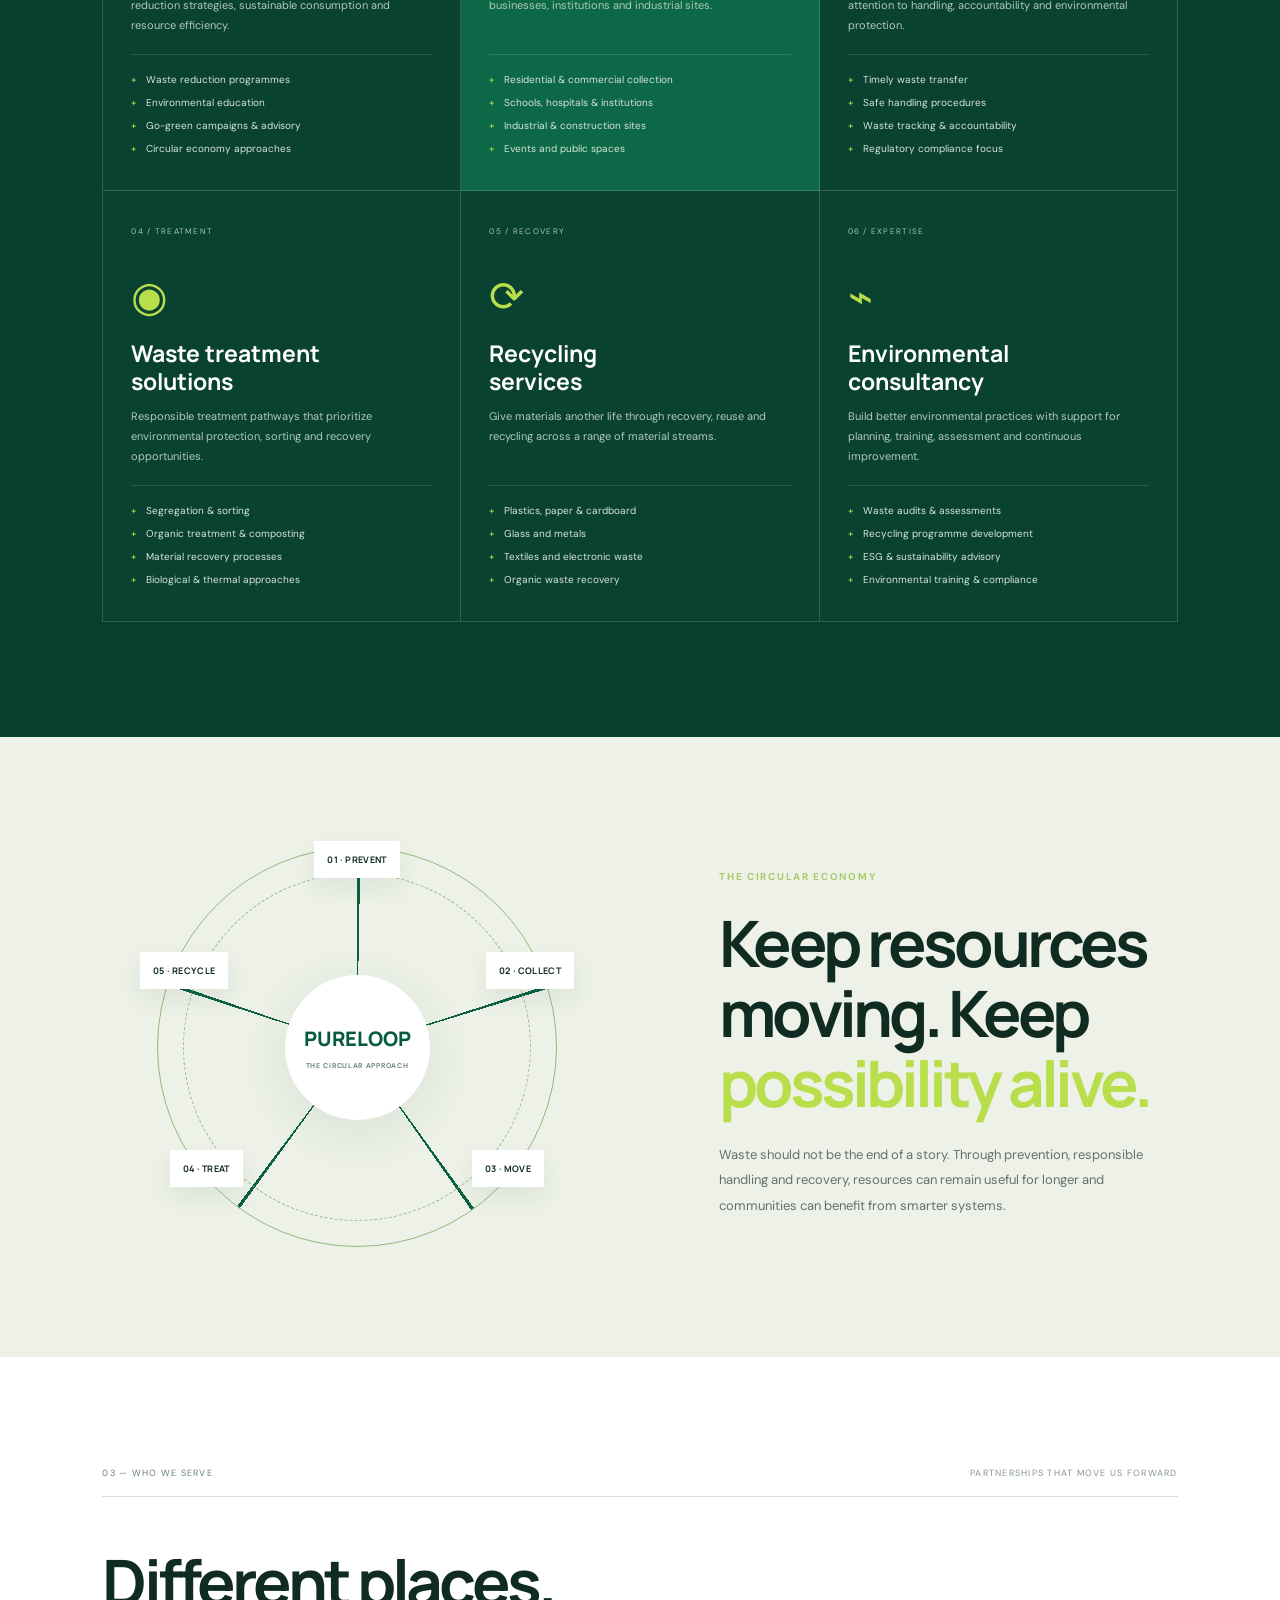
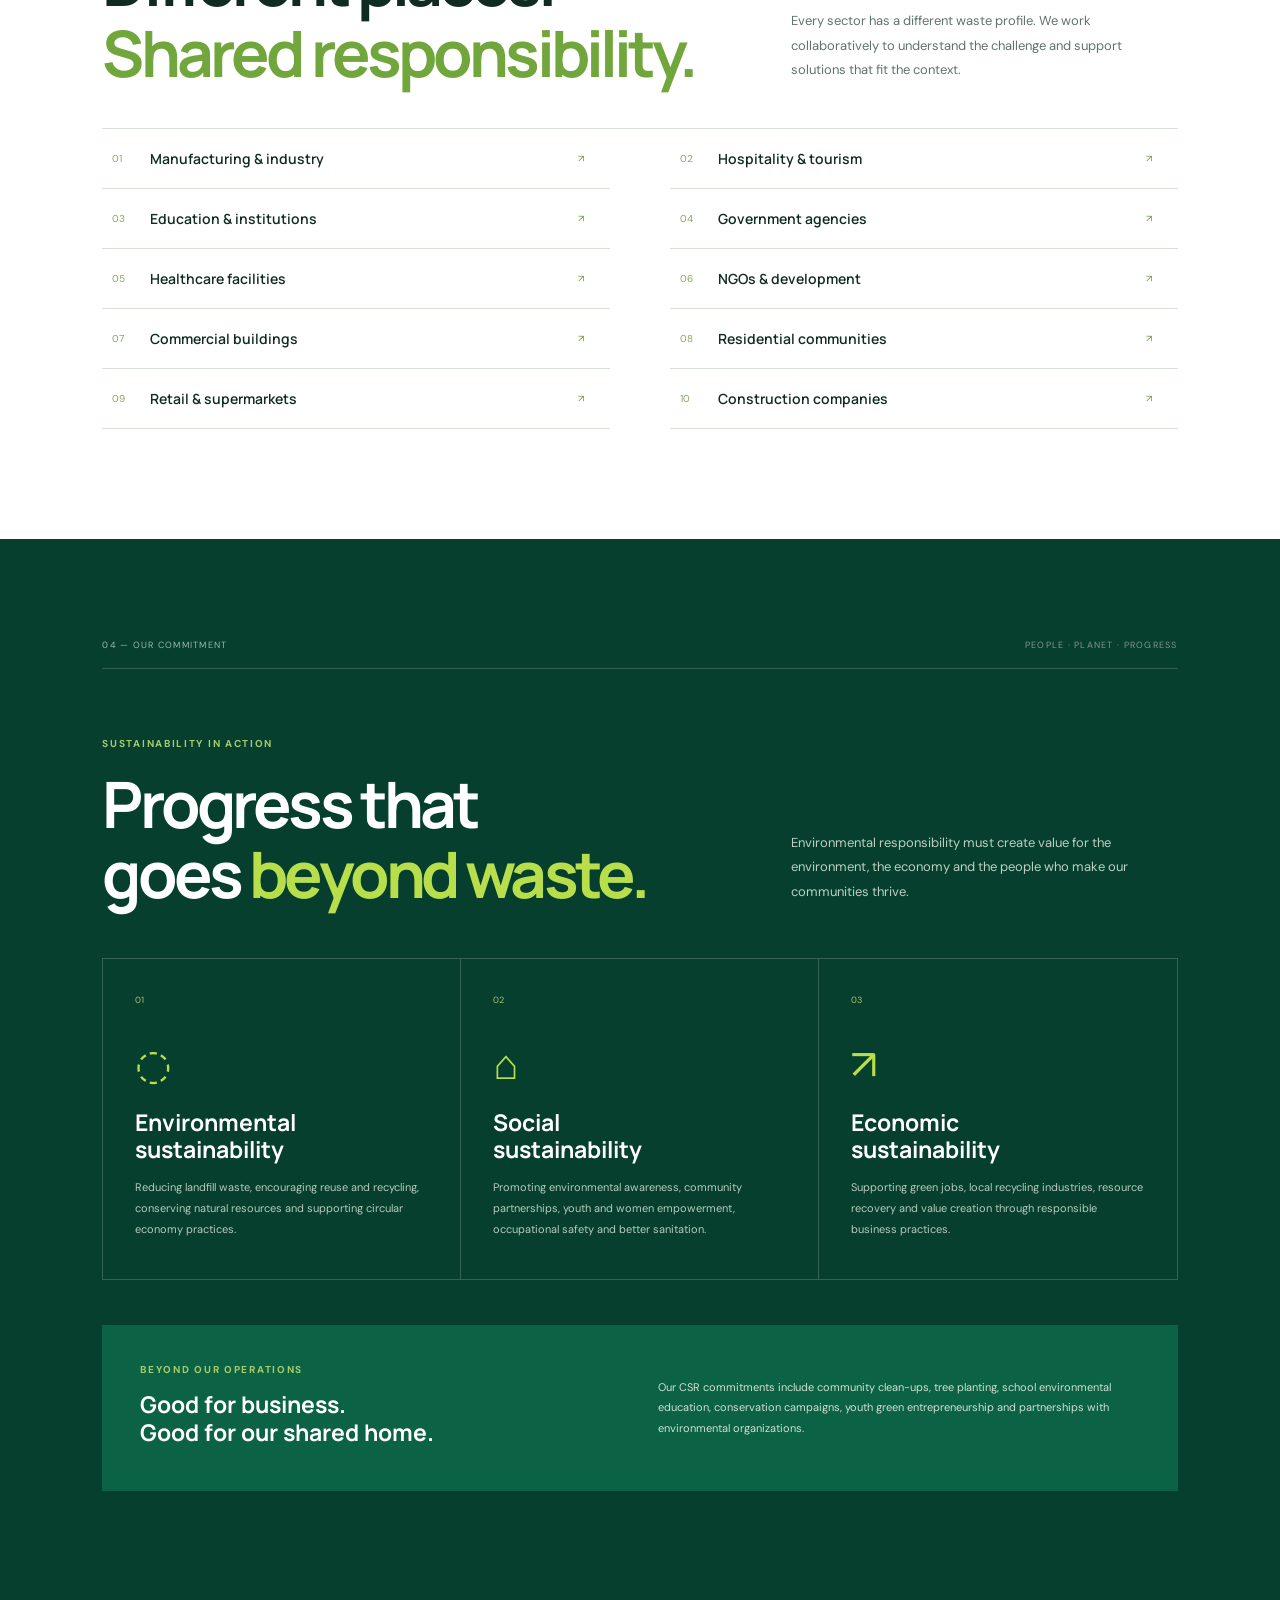
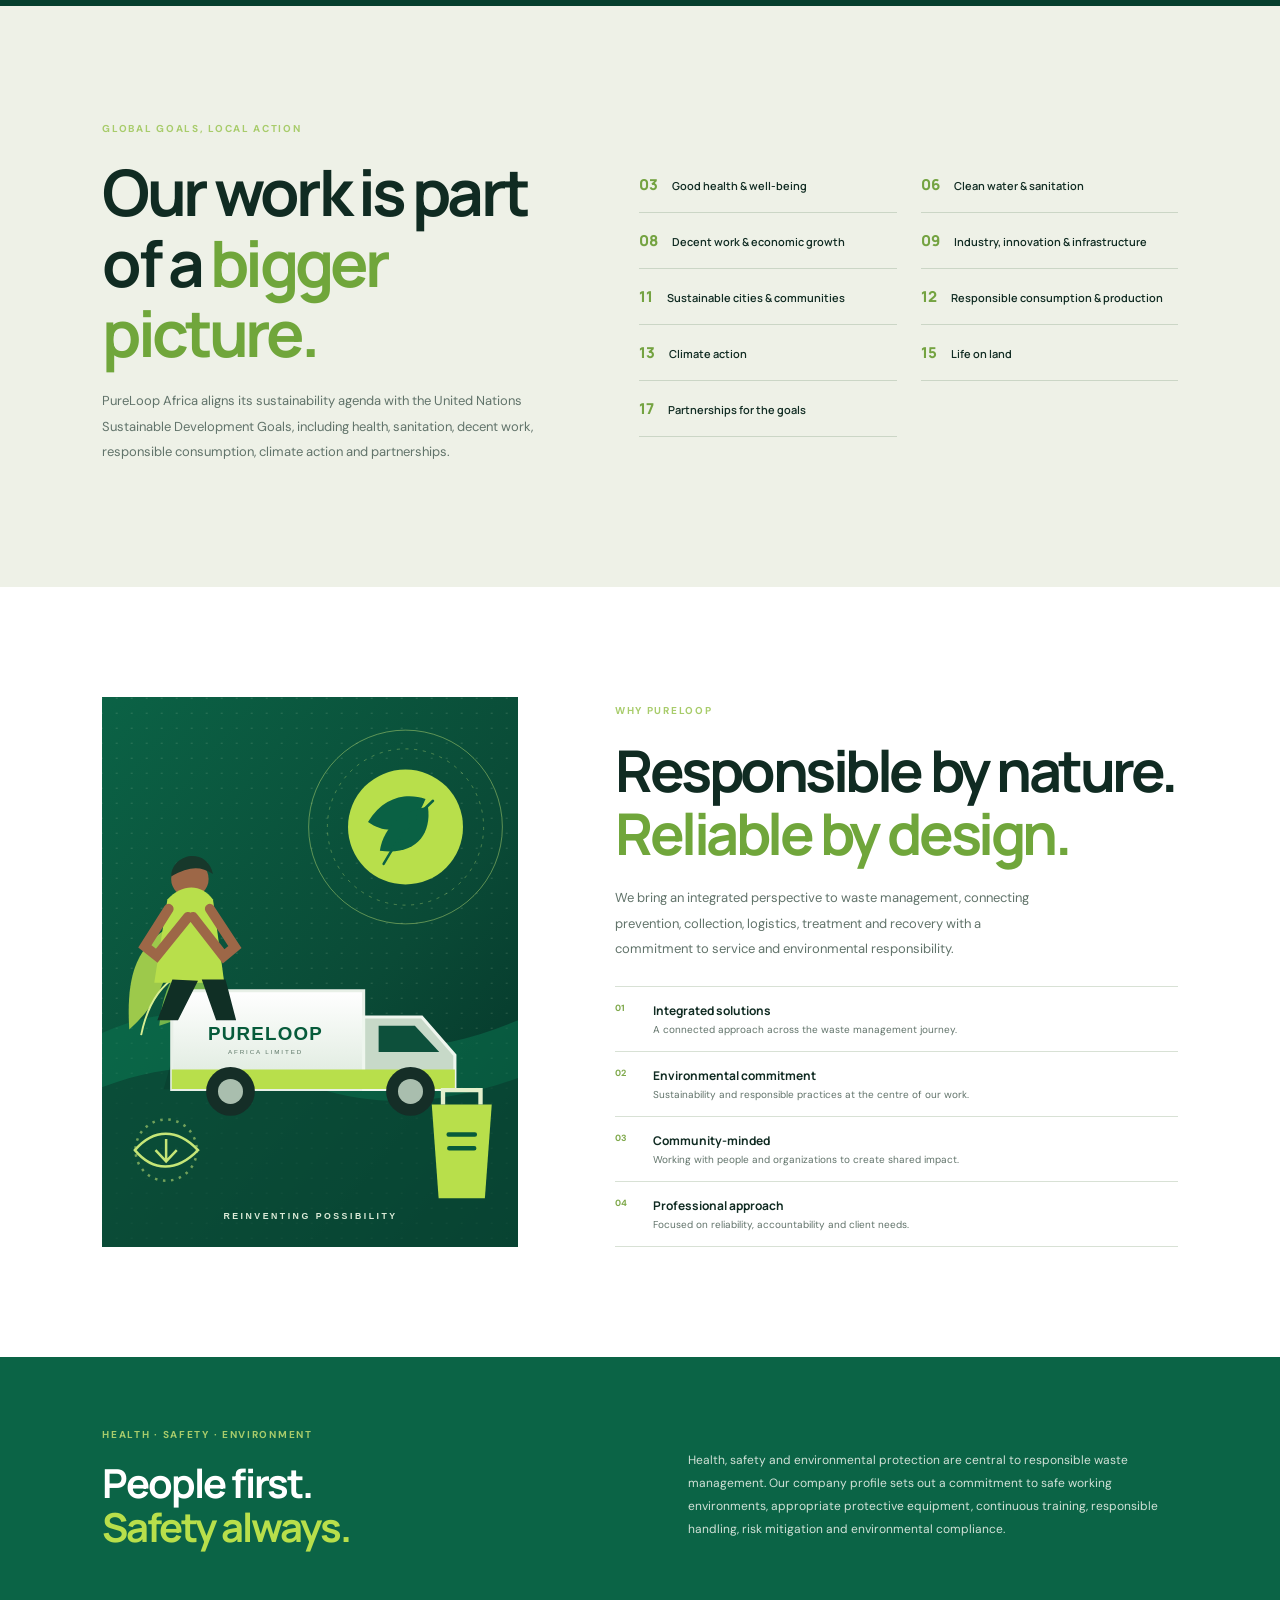
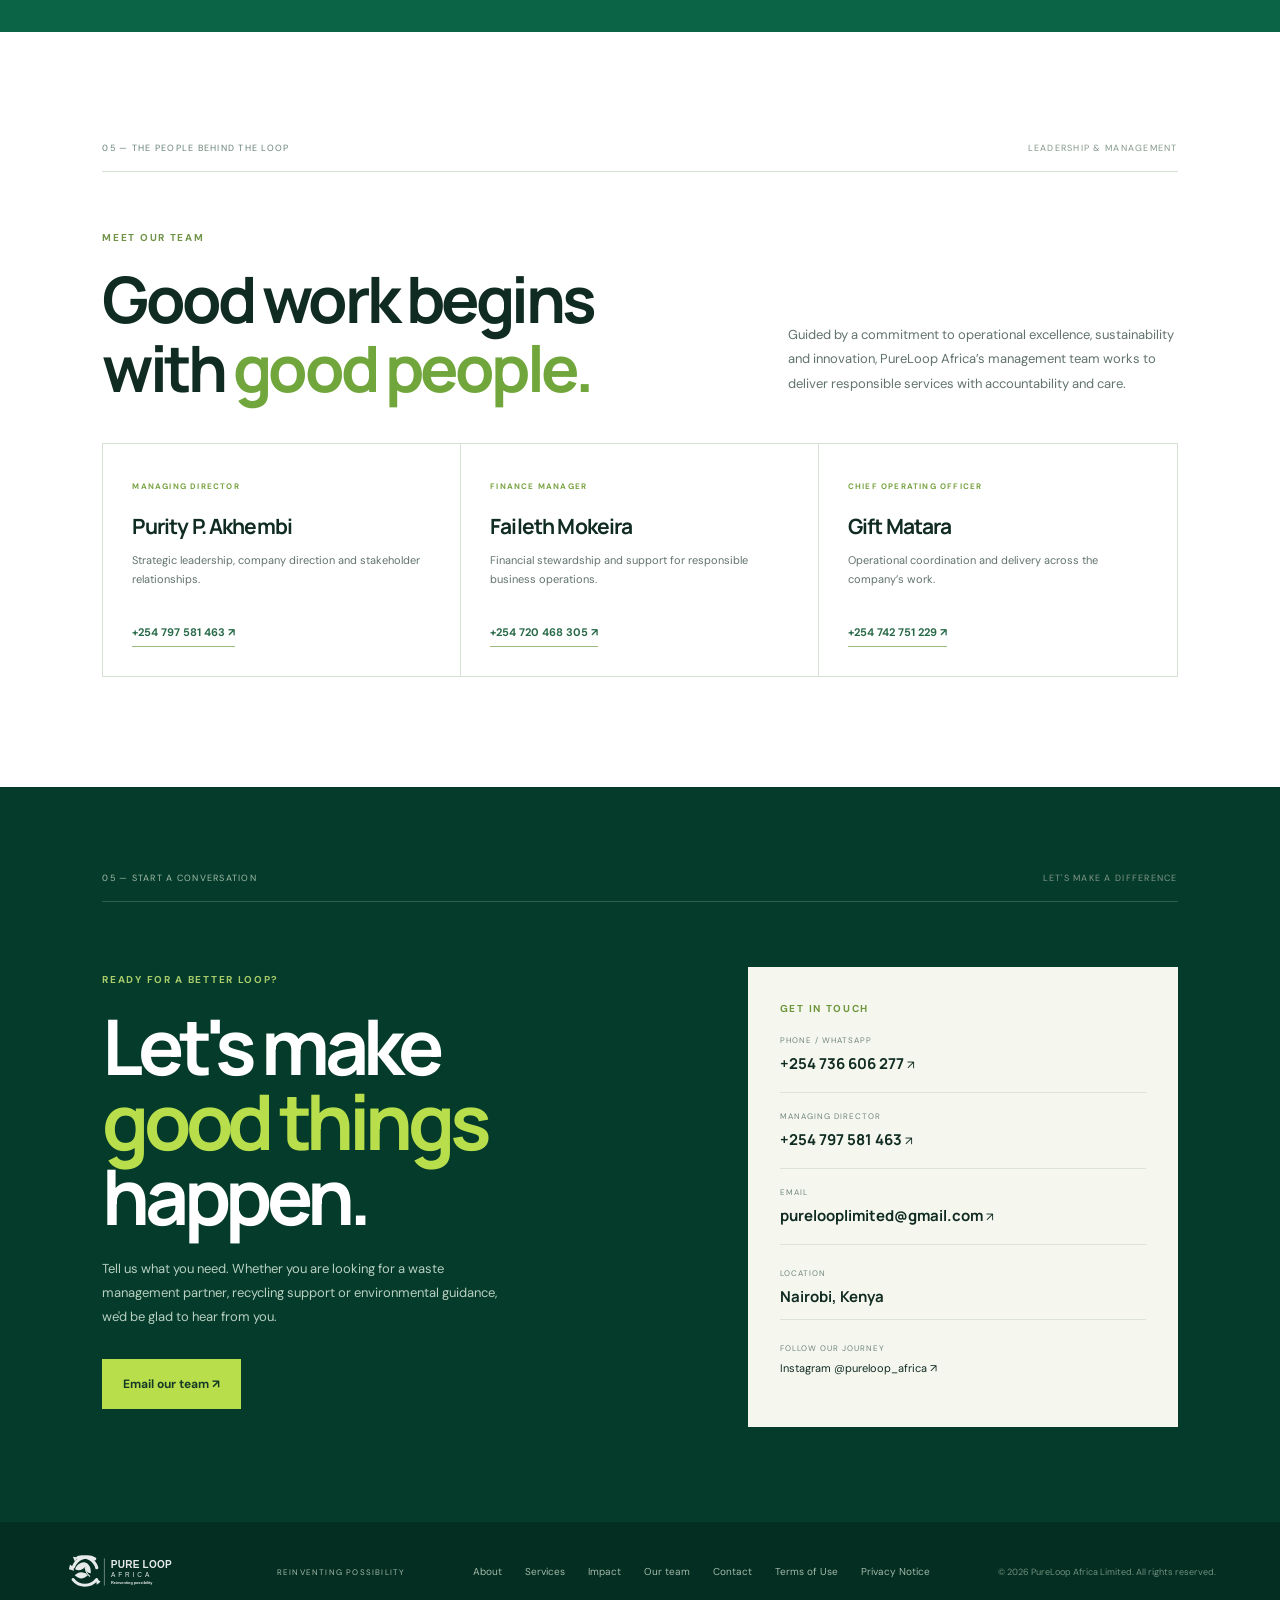
==== commit 0c248366: "Link legal pages from the website footer" ====
--- a/index.html
+++ b/index.html
@@ -1 +1 @@
-<!doctype html><html lang="en"><head><meta charset="utf-8"><meta name="viewport" content="width=device-width,initial-scale=1"><title>PureLoop Africa | Sustainable Waste Management & Recycling in Kenya</title><meta name="description" content="PureLoop Africa Limited delivers waste prevention, collection, transportation, treatment, recycling and environmental consultancy solutions across Kenya."><meta name="keywords" content="PureLoop Africa, waste management Kenya, waste collection Nairobi, recycling Kenya, environmental consultancy"><meta name="theme-color" content="#075b3b"><link rel="icon" type="image/png" href="assets/favicon.svg"><link rel="preconnect" href="https://fonts.googleapis.com"><link rel="preconnect" href="https://fonts.gstatic.com" crossorigin><link href="https://fonts.googleapis.com/css2?family=DM+Sans:wght@400;500;600;700&family=Manrope:wght@400;500;600;700;800&display=swap" rel="stylesheet"><link rel="canonical" href="https://matharabrian70-ux.github.io/PureLoop_Africa/"><meta property="og:title" content="PureLoop Africa | Reinventing Possibility"><meta property="og:description" content="Integrated waste management and recycling solutions across Kenya."><meta property="og:image" content="https://matharabrian70-ux.github.io/PureLoop_Africa/assets/hero.svg"><meta name="twitter:card" content="summary_large_image"><meta name="twitter:title" content="PureLoop Africa | Reinventing Possibility"><meta name="twitter:description" content="A cleaner future starts with a better loop."><link rel="stylesheet" href="styles.css"><script type="application/ld+json">{"@context":"https://schema.org","@type":"Organization","name":"PureLoop Africa Limited","url":"https://matharabrian70-ux.github.io/PureLoop_Africa/","logo":"https://matharabrian70-ux.github.io/PureLoop_Africa/assets/logo.svg","image":"https://matharabrian70-ux.github.io/PureLoop_Africa/assets/hero.svg","description":"Environmental management company in Kenya delivering waste prevention, collection, transportation, treatment, recycling and environmental consultancy.","email":"purelooplimited@gmail.com","telephone":"+254736606277","areaServed":{"@type":"Country","name":"Kenya"},"address":{"@type":"PostalAddress","addressLocality":"Nairobi","addressCountry":"KE"},"contactPoint":[{"@type":"ContactPoint","telephone":"+254736606277","contactType":"customer service","email":"purelooplimited@gmail.com"}],"sameAs":["https://www.instagram.com/pureloop_africa/"]}</script></head><body><div class="announce">REINVENTING POSSIBILITY <span>Building a cleaner, circular future across Kenya ↗</span></div><header><a class="brand" href="#top"><img src="assets/logo.svg" alt="PureLoop Africa"></a><button class="menu" aria-expanded="false" aria-label="Open menu">☰</button><nav><a href="#about">Who we are</a><a href="#services">What we do</a><a href="#sectors">Who we serve</a><a href="#impact">Our impact</a><a class="navbtn" href="#contact">Let's talk ↗</a></nav></header><main><section class="hero" id="top"><div class="hero-copy"><label>A BETTER RELATIONSHIP WITH WASTE</label><h1>Waste less.<br><em>Live more.</em><br>Leave a better world.</h1><p>We turn waste challenges into opportunities for cleaner communities, healthier environments and a more circular economy.</p><div class="actions"><a class="button" href="#contact">Work with PureLoop ↗</a><a class="link" href="#services">Explore our solutions ↓</a></div><small>NAIROBI · KENYA &nbsp; / &nbsp; INTEGRATED ENVIRONMENTAL SOLUTIONS</small></div><div class="hero-visual"><img src="assets/hero.svg" alt="PureLoop Africa waste collection and recycling operations"><div class="photo-tag"><b>↗</b><span>Reinventing possibility<small>One responsible choice at a time.</small></span></div></div><div class="scroll">SCROLL TO EXPLORE ↓</div></section><div class="ticker">PREVENT ✳ COLLECT ✳ TRANSPORT ✳ TREAT ✳ RECYCLE ✳ RESTORE ✳ PREVENT ✳ COLLECT ✳</div><section class="section about" id="about"><div class="kicker">01 — THE PURELOOP APPROACH <span>FROM WASTE TO POSSIBILITY</span></div><div class="two"><div><label>WHO WE ARE</label><h2>There is a better<br>way to deal with <em>waste.</em></h2></div><div><p class="lead">PureLoop Africa Limited is an environmental management company committed to delivering sustainable, practical and innovative waste management solutions across Kenya.</p><p>We work with businesses, institutions, industries, communities, and National and County Governments to reduce environmental impact while recovering value from materials that would otherwise be wasted.</p><a class="under" href="#contact">Let's create a cleaner future ↗</a></div></div><div class="principles"><div><b>01</b><strong>Prevent</strong><small>Reduce waste at its source.</small></div><div><b>02</b><strong>Recover</strong><small>Keep useful materials in circulation.</small></div><div><b>03</b><strong>Restore</strong><small>Protect people and the environment.</small></div></div></section><section class="section purpose" id="purpose"><div class="kicker">OUR NORTH STAR <span>VISION · MISSION · VALUES</span></div><div class="purpose-heading"><label>THE REASON WE DO WHAT WE DO</label><h2>A cleaner future is<br><em>something we build.</em></h2></div><div class="purpose-grid"><article><span>OUR VISION</span><h3>Africa’s leading force<br>for a circular future.</h3><p>To be Africa’s leading sustainable waste-management and recycling company, driving environmental transformation and circular-economy solutions.</p></article><article><span>OUR MISSION</span><h3>Make responsible<br>solutions practical.</h3><p>To provide reliable, environmentally responsible and innovative waste-management solutions that promote sustainability, public health, resource recovery and socio-economic development.</p></article></div><div class="values"><span>WHAT GUIDES US</span><b>Sustainability</b><b>Integrity</b><b>Innovation</b><b>Excellence</b><b>Community impact</b></div></section><section class="section services" id="services"><div class="kicker">02 — WHAT WE DO <span>ONE PARTNER. A COMPLETE LOOP.</span></div><div class="section-head"><div><label>OUR SERVICES</label><h2>From the first bin<br>to a <em>new beginning.</em></h2></div><p>From preventing waste at source to collection, treatment and material recovery, we help clients take a more responsible and coordinated approach.</p></div><div class="cards"><article><small>01 / PREVENTION</small><div class="icon">✳</div><h3>Waste generation<br>prevention</h3><p>Make less waste in the first place through practical reduction strategies, sustainable consumption and resource efficiency.</p><ul><li>Waste reduction programmes</li><li>Environmental education</li><li>Go-green campaigns & advisory</li><li>Circular economy approaches</li></ul></article><article class="highlight"><small>02 / COLLECTION</small><div class="icon">♧</div><h3>Waste collection<br>services</h3><p>Collection solutions designed around the needs of homes, businesses, institutions and industrial sites.</p><ul><li>Residential & commercial collection</li><li>Schools, hospitals & institutions</li><li>Industrial & construction sites</li><li>Events and public spaces</li></ul></article><article><small>03 / LOGISTICS</small><div class="icon">⇢</div><h3>Waste<br>transportation</h3><p>Safe, responsible movement of waste materials with attention to handling, accountability and environmental protection.</p><ul><li>Timely waste transfer</li><li>Safe handling procedures</li><li>Waste tracking & accountability</li><li>Regulatory compliance focus</li></ul></article><article><small>04 / TREATMENT</small><div class="icon">◉</div><h3>Waste treatment<br>solutions</h3><p>Responsible treatment pathways that prioritize environmental protection, sorting and recovery opportunities.</p><ul><li>Segregation & sorting</li><li>Organic treatment & composting</li><li>Material recovery processes</li><li>Biological & thermal approaches</li></ul></article><article><small>05 / RECOVERY</small><div class="icon">⟳</div><h3>Recycling<br>services</h3><p>Give materials another life through recovery, reuse and recycling across a range of material streams.</p><ul><li>Plastics, paper & cardboard</li><li>Glass and metals</li><li>Textiles and electronic waste</li><li>Organic waste recovery</li></ul></article><article><small>06 / EXPERTISE</small><div class="icon">⌁</div><h3>Environmental<br>consultancy</h3><p>Build better environmental practices with support for planning, training, assessment and continuous improvement.</p><ul><li>Waste audits & assessments</li><li>Recycling programme development</li><li>ESG & sustainability advisory</li><li>Environmental training & compliance</li></ul></article></div></section><section class="section circular"><div class="circle"><div class="center">PURELOOP<br><small>THE CIRCULAR APPROACH</small></div><span class="c1">01 · PREVENT</span><span class="c2">02 · COLLECT</span><span class="c3">03 · MOVE</span><span class="c4">04 · TREAT</span><span class="c5">05 · RECYCLE</span></div><div><label>THE CIRCULAR ECONOMY</label><h2>Keep resources<br>moving. Keep<br><em>possibility alive.</em></h2><p>Waste should not be the end of a story. Through prevention, responsible handling and recovery, resources can remain useful for longer and communities can benefit from smarter systems.</p></div></section><section class="section sectors" id="sectors"><div class="kicker">03 — WHO WE SERVE <span>PARTNERSHIPS THAT MOVE US FORWARD</span></div><div class="section-head"><h2>Different places.<br><em>Shared responsibility.</em></h2><p>Every sector has a different waste profile. We work collaboratively to understand the challenge and support solutions that fit the context.</p></div><div class="sector-grid"><div>01 <b>Manufacturing & industry</b><i>↗</i></div><div>02 <b>Hospitality & tourism</b><i>↗</i></div><div>03 <b>Education & institutions</b><i>↗</i></div><div>04 <b>Government agencies</b><i>↗</i></div><div>05 <b>Healthcare facilities</b><i>↗</i></div><div>06 <b>NGOs & development</b><i>↗</i></div><div>07 <b>Commercial buildings</b><i>↗</i></div><div>08 <b>Residential communities</b><i>↗</i></div><div>09 <b>Retail & supermarkets</b><i>↗</i></div><div>10 <b>Construction companies</b><i>↗</i></div></div></section><section class="section impact" id="impact"><div class="kicker">04 — OUR COMMITMENT <span>PEOPLE · PLANET · PROGRESS</span></div><div class="section-head"><div><label>SUSTAINABILITY IN ACTION</label><h2>Progress that<br>goes <em>beyond waste.</em></h2></div><p>Environmental responsibility must create value for the environment, the economy and the people who make our communities thrive.</p></div><div class="impact-grid"><article><span>01</span><div class="icon">◌</div><h3>Environmental<br>sustainability</h3><p>Reducing landfill waste, encouraging reuse and recycling, conserving natural resources and supporting circular economy practices.</p></article><article><span>02</span><div class="icon">⌂</div><h3>Social<br>sustainability</h3><p>Promoting environmental awareness, community partnerships, youth and women empowerment, occupational safety and better sanitation.</p></article><article><span>03</span><div class="icon">↗</div><h3>Economic<br>sustainability</h3><p>Supporting green jobs, local recycling industries, resource recovery and value creation through responsible business practices.</p></article></div><div class="csr"><div><label>BEYOND OUR OPERATIONS</label><h3>Good for business.<br>Good for our shared home.</h3></div><p>Our CSR commitments include community clean-ups, tree planting, school environmental education, conservation campaigns, youth green entrepreneurship and partnerships with environmental organizations.</p></div></section><section class="section sdg"><div><label>GLOBAL GOALS, LOCAL ACTION</label><h2>Our work is part<br>of a <em>bigger picture.</em></h2><p>PureLoop Africa aligns its sustainability agenda with the United Nations Sustainable Development Goals, including health, sanitation, decent work, responsible consumption, climate action and partnerships.</p></div><div class="sdg-grid"><span><b>03</b> Good health & well-being</span><span><b>06</b> Clean water & sanitation</span><span><b>08</b> Decent work & economic growth</span><span><b>09</b> Industry, innovation & infrastructure</span><span><b>11</b> Sustainable cities & communities</span><span><b>12</b> Responsible consumption & production</span><span><b>13</b> Climate action</span><span><b>15</b> Life on land</span><span><b>17</b> Partnerships for the goals</span></div></section><section class="section why"><img src="assets/hero.svg" alt="PureLoop Africa waste collection"><div><label>WHY PURELOOP</label><h2>Responsible by nature.<br><em>Reliable by design.</em></h2><p>We bring an integrated perspective to waste management, connecting prevention, collection, logistics, treatment and recovery with a commitment to service and environmental responsibility.</p><div class="why-list"><p><b>01</b><span><strong>Integrated solutions</strong><small>A connected approach across the waste management journey.</small></span></p><p><b>02</b><span><strong>Environmental commitment</strong><small>Sustainability and responsible practices at the centre of our work.</small></span></p><p><b>03</b><span><strong>Community-minded</strong><small>Working with people and organizations to create shared impact.</small></span></p><p><b>04</b><span><strong>Professional approach</strong><small>Focused on reliability, accountability and client needs.</small></span></p></div></div></section><section class="hse section"><div><label>HEALTH · SAFETY · ENVIRONMENT</label><h2>People first.<br><em>Safety always.</em></h2></div><p>Health, safety and environmental protection are central to responsible waste management. Our company profile sets out a commitment to safe working environments, appropriate protective equipment, continuous training, responsible handling, risk mitigation and environmental compliance.</p></section><section class="section leadership" id="leadership"><div class="kicker">05 — THE PEOPLE BEHIND THE LOOP <span>LEADERSHIP & MANAGEMENT</span></div><div class="leadership-head"><div><label>MEET OUR TEAM</label><h2>Good work begins<br>with <em>good people.</em></h2></div><p>Guided by a commitment to operational excellence, sustainability and innovation, PureLoop Africa’s management team works to deliver responsible services with accountability and care.</p></div><div class="team-grid"><article><span>MANAGING DIRECTOR</span><h3>Purity P. Akhembi</h3><p>Strategic leadership, company direction and stakeholder relationships.</p><a href="tel:+254797581463">+254 797 581 463 ↗</a></article><article><span>FINANCE MANAGER</span><h3>Faileth Mokeira</h3><p>Financial stewardship and support for responsible business operations.</p><a href="tel:+254720468305">+254 720 468 305 ↗</a></article><article><span>CHIEF OPERATING OFFICER</span><h3>Gift Matara</h3><p>Operational coordination and delivery across the company’s work.</p><a href="tel:+254742751229">+254 742 751 229 ↗</a></article></div></section><section class="contact section" id="contact"><div class="kicker">05 — START A CONVERSATION <span>LET'S MAKE A DIFFERENCE</span></div><div class="contact-grid"><div><label>READY FOR A BETTER LOOP?</label><h2>Let's make<br><em>good things</em><br>happen.</h2><p>Tell us what you need. Whether you are looking for a waste management partner, recycling support or environmental guidance, we'd be glad to hear from you.</p><a class="button" href="mailto:purelooplimited@gmail.com?subject=Enquiry%20for%20PureLoop%20Africa">Email our team ↗</a></div><aside><label>GET IN TOUCH</label><a href="https://wa.me/254736606277" target="_blank" rel="noopener"><small>PHONE / WHATSAPP</small><strong>+254 736 606 277</strong> ↗</a><a href="tel:+254797581463"><small>MANAGING DIRECTOR</small><strong>+254 797 581 463</strong> ↗</a><a href="mailto:purelooplimited@gmail.com"><small>EMAIL</small><strong>purelooplimited@gmail.com</strong> ↗</a><p><small>LOCATION</small><strong>Nairobi, Kenya</strong></p><p><small>FOLLOW OUR JOURNEY</small><a href="https://www.instagram.com/pureloop_africa/" target="_blank" rel="noopener">Instagram @pureloop_africa ↗</a></p></aside></div></section></main><footer><img src="assets/logo.svg" alt="PureLoop Africa"><span>REINVENTING POSSIBILITY</span><nav><a href="#about">About</a><a href="#services">Services</a><a href="#impact">Impact</a><a href="#leadership">Our team</a><a href="#contact">Contact</a></nav><small>© <span id="year"></span> PureLoop Africa Limited. All rights reserved.</small></footer><a class="top" href="#top" aria-label="Back to top">↑</a><script src="script.js"></script></body></html>+<!doctype html><html lang="en"><head><meta charset="utf-8"><meta name="viewport" content="width=device-width,initial-scale=1"><title>PureLoop Africa | Sustainable Waste Management & Recycling in Kenya</title><meta name="description" content="PureLoop Africa Limited delivers waste prevention, collection, transportation, treatment, recycling and environmental consultancy solutions across Kenya."><meta name="keywords" content="PureLoop Africa, waste management Kenya, waste collection Nairobi, recycling Kenya, environmental consultancy"><meta name="theme-color" content="#075b3b"><link rel="icon" type="image/png" href="assets/favicon.svg"><link rel="preconnect" href="https://fonts.googleapis.com"><link rel="preconnect" href="https://fonts.gstatic.com" crossorigin><link href="https://fonts.googleapis.com/css2?family=DM+Sans:wght@400;500;600;700&family=Manrope:wght@400;500;600;700;800&display=swap" rel="stylesheet"><link rel="canonical" href="https://matharabrian70-ux.github.io/PureLoop_Africa/"><meta property="og:title" content="PureLoop Africa | Reinventing Possibility"><meta property="og:description" content="Integrated waste management and recycling solutions across Kenya."><meta property="og:image" content="https://matharabrian70-ux.github.io/PureLoop_Africa/assets/hero.svg"><meta name="twitter:card" content="summary_large_image"><meta name="twitter:title" content="PureLoop Africa | Reinventing Possibility"><meta name="twitter:description" content="A cleaner future starts with a better loop."><link rel="stylesheet" href="styles.css"><script type="application/ld+json">{"@context":"https://schema.org","@type":"Organization","name":"PureLoop Africa Limited","url":"https://matharabrian70-ux.github.io/PureLoop_Africa/","logo":"https://matharabrian70-ux.github.io/PureLoop_Africa/assets/logo.svg","image":"https://matharabrian70-ux.github.io/PureLoop_Africa/assets/hero.svg","description":"Environmental management company in Kenya delivering waste prevention, collection, transportation, treatment, recycling and environmental consultancy.","email":"purelooplimited@gmail.com","telephone":"+254736606277","areaServed":{"@type":"Country","name":"Kenya"},"address":{"@type":"PostalAddress","addressLocality":"Nairobi","addressCountry":"KE"},"contactPoint":[{"@type":"ContactPoint","telephone":"+254736606277","contactType":"customer service","email":"purelooplimited@gmail.com"}],"sameAs":["https://www.instagram.com/pureloop_africa/"]}</script></head><body><div class="announce">REINVENTING POSSIBILITY <span>Building a cleaner, circular future across Kenya ↗</span></div><header><a class="brand" href="#top"><img src="assets/logo.svg" alt="PureLoop Africa"></a><button class="menu" aria-expanded="false" aria-label="Open menu">☰</button><nav><a href="#about">Who we are</a><a href="#services">What we do</a><a href="#sectors">Who we serve</a><a href="#impact">Our impact</a><a class="navbtn" href="#contact">Let's talk ↗</a></nav></header><main><section class="hero" id="top"><div class="hero-copy"><label>A BETTER RELATIONSHIP WITH WASTE</label><h1>Waste less.<br><em>Live more.</em><br>Leave a better world.</h1><p>We turn waste challenges into opportunities for cleaner communities, healthier environments and a more circular economy.</p><div class="actions"><a class="button" href="#contact">Work with PureLoop ↗</a><a class="link" href="#services">Explore our solutions ↓</a></div><small>NAIROBI · KENYA &nbsp; / &nbsp; INTEGRATED ENVIRONMENTAL SOLUTIONS</small></div><div class="hero-visual"><img src="assets/hero.svg" alt="PureLoop Africa waste collection and recycling operations"><div class="photo-tag"><b>↗</b><span>Reinventing possibility<small>One responsible choice at a time.</small></span></div></div><div class="scroll">SCROLL TO EXPLORE ↓</div></section><div class="ticker">PREVENT ✳ COLLECT ✳ TRANSPORT ✳ TREAT ✳ RECYCLE ✳ RESTORE ✳ PREVENT ✳ COLLECT ✳</div><section class="section about" id="about"><div class="kicker">01 — THE PURELOOP APPROACH <span>FROM WASTE TO POSSIBILITY</span></div><div class="two"><div><label>WHO WE ARE</label><h2>There is a better<br>way to deal with <em>waste.</em></h2></div><div><p class="lead">PureLoop Africa Limited is an environmental management company committed to delivering sustainable, practical and innovative waste management solutions across Kenya.</p><p>We work with businesses, institutions, industries, communities, and National and County Governments to reduce environmental impact while recovering value from materials that would otherwise be wasted.</p><a class="under" href="#contact">Let's create a cleaner future ↗</a></div></div><div class="principles"><div><b>01</b><strong>Prevent</strong><small>Reduce waste at its source.</small></div><div><b>02</b><strong>Recover</strong><small>Keep useful materials in circulation.</small></div><div><b>03</b><strong>Restore</strong><small>Protect people and the environment.</small></div></div></section><section class="section purpose" id="purpose"><div class="kicker">OUR NORTH STAR <span>VISION · MISSION · VALUES</span></div><div class="purpose-heading"><label>THE REASON WE DO WHAT WE DO</label><h2>A cleaner future is<br><em>something we build.</em></h2></div><div class="purpose-grid"><article><span>OUR VISION</span><h3>Africa’s leading force<br>for a circular future.</h3><p>To be Africa’s leading sustainable waste-management and recycling company, driving environmental transformation and circular-economy solutions.</p></article><article><span>OUR MISSION</span><h3>Make responsible<br>solutions practical.</h3><p>To provide reliable, environmentally responsible and innovative waste-management solutions that promote sustainability, public health, resource recovery and socio-economic development.</p></article></div><div class="values"><span>WHAT GUIDES US</span><b>Sustainability</b><b>Integrity</b><b>Innovation</b><b>Excellence</b><b>Community impact</b></div></section><section class="section services" id="services"><div class="kicker">02 — WHAT WE DO <span>ONE PARTNER. A COMPLETE LOOP.</span></div><div class="section-head"><div><label>OUR SERVICES</label><h2>From the first bin<br>to a <em>new beginning.</em></h2></div><p>From preventing waste at source to collection, treatment and material recovery, we help clients take a more responsible and coordinated approach.</p></div><div class="cards"><article><small>01 / PREVENTION</small><div class="icon">✳</div><h3>Waste generation<br>prevention</h3><p>Make less waste in the first place through practical reduction strategies, sustainable consumption and resource efficiency.</p><ul><li>Waste reduction programmes</li><li>Environmental education</li><li>Go-green campaigns & advisory</li><li>Circular economy approaches</li></ul></article><article class="highlight"><small>02 / COLLECTION</small><div class="icon">♧</div><h3>Waste collection<br>services</h3><p>Collection solutions designed around the needs of homes, businesses, institutions and industrial sites.</p><ul><li>Residential & commercial collection</li><li>Schools, hospitals & institutions</li><li>Industrial & construction sites</li><li>Events and public spaces</li></ul></article><article><small>03 / LOGISTICS</small><div class="icon">⇢</div><h3>Waste<br>transportation</h3><p>Safe, responsible movement of waste materials with attention to handling, accountability and environmental protection.</p><ul><li>Timely waste transfer</li><li>Safe handling procedures</li><li>Waste tracking & accountability</li><li>Regulatory compliance focus</li></ul></article><article><small>04 / TREATMENT</small><div class="icon">◉</div><h3>Waste treatment<br>solutions</h3><p>Responsible treatment pathways that prioritize environmental protection, sorting and recovery opportunities.</p><ul><li>Segregation & sorting</li><li>Organic treatment & composting</li><li>Material recovery processes</li><li>Biological & thermal approaches</li></ul></article><article><small>05 / RECOVERY</small><div class="icon">⟳</div><h3>Recycling<br>services</h3><p>Give materials another life through recovery, reuse and recycling across a range of material streams.</p><ul><li>Plastics, paper & cardboard</li><li>Glass and metals</li><li>Textiles and electronic waste</li><li>Organic waste recovery</li></ul></article><article><small>06 / EXPERTISE</small><div class="icon">⌁</div><h3>Environmental<br>consultancy</h3><p>Build better environmental practices with support for planning, training, assessment and continuous improvement.</p><ul><li>Waste audits & assessments</li><li>Recycling programme development</li><li>ESG & sustainability advisory</li><li>Environmental training & compliance</li></ul></article></div></section><section class="section circular"><div class="circle"><div class="center">PURELOOP<br><small>THE CIRCULAR APPROACH</small></div><span class="c1">01 · PREVENT</span><span class="c2">02 · COLLECT</span><span class="c3">03 · MOVE</span><span class="c4">04 · TREAT</span><span class="c5">05 · RECYCLE</span></div><div><label>THE CIRCULAR ECONOMY</label><h2>Keep resources<br>moving. Keep<br><em>possibility alive.</em></h2><p>Waste should not be the end of a story. Through prevention, responsible handling and recovery, resources can remain useful for longer and communities can benefit from smarter systems.</p></div></section><section class="section sectors" id="sectors"><div class="kicker">03 — WHO WE SERVE <span>PARTNERSHIPS THAT MOVE US FORWARD</span></div><div class="section-head"><h2>Different places.<br><em>Shared responsibility.</em></h2><p>Every sector has a different waste profile. We work collaboratively to understand the challenge and support solutions that fit the context.</p></div><div class="sector-grid"><div>01 <b>Manufacturing & industry</b><i>↗</i></div><div>02 <b>Hospitality & tourism</b><i>↗</i></div><div>03 <b>Education & institutions</b><i>↗</i></div><div>04 <b>Government agencies</b><i>↗</i></div><div>05 <b>Healthcare facilities</b><i>↗</i></div><div>06 <b>NGOs & development</b><i>↗</i></div><div>07 <b>Commercial buildings</b><i>↗</i></div><div>08 <b>Residential communities</b><i>↗</i></div><div>09 <b>Retail & supermarkets</b><i>↗</i></div><div>10 <b>Construction companies</b><i>↗</i></div></div></section><section class="section impact" id="impact"><div class="kicker">04 — OUR COMMITMENT <span>PEOPLE · PLANET · PROGRESS</span></div><div class="section-head"><div><label>SUSTAINABILITY IN ACTION</label><h2>Progress that<br>goes <em>beyond waste.</em></h2></div><p>Environmental responsibility must create value for the environment, the economy and the people who make our communities thrive.</p></div><div class="impact-grid"><article><span>01</span><div class="icon">◌</div><h3>Environmental<br>sustainability</h3><p>Reducing landfill waste, encouraging reuse and recycling, conserving natural resources and supporting circular economy practices.</p></article><article><span>02</span><div class="icon">⌂</div><h3>Social<br>sustainability</h3><p>Promoting environmental awareness, community partnerships, youth and women empowerment, occupational safety and better sanitation.</p></article><article><span>03</span><div class="icon">↗</div><h3>Economic<br>sustainability</h3><p>Supporting green jobs, local recycling industries, resource recovery and value creation through responsible business practices.</p></article></div><div class="csr"><div><label>BEYOND OUR OPERATIONS</label><h3>Good for business.<br>Good for our shared home.</h3></div><p>Our CSR commitments include community clean-ups, tree planting, school environmental education, conservation campaigns, youth green entrepreneurship and partnerships with environmental organizations.</p></div></section><section class="section sdg"><div><label>GLOBAL GOALS, LOCAL ACTION</label><h2>Our work is part<br>of a <em>bigger picture.</em></h2><p>PureLoop Africa aligns its sustainability agenda with the United Nations Sustainable Development Goals, including health, sanitation, decent work, responsible consumption, climate action and partnerships.</p></div><div class="sdg-grid"><span><b>03</b> Good health & well-being</span><span><b>06</b> Clean water & sanitation</span><span><b>08</b> Decent work & economic growth</span><span><b>09</b> Industry, innovation & infrastructure</span><span><b>11</b> Sustainable cities & communities</span><span><b>12</b> Responsible consumption & production</span><span><b>13</b> Climate action</span><span><b>15</b> Life on land</span><span><b>17</b> Partnerships for the goals</span></div></section><section class="section why"><img src="assets/hero.svg" alt="PureLoop Africa waste collection"><div><label>WHY PURELOOP</label><h2>Responsible by nature.<br><em>Reliable by design.</em></h2><p>We bring an integrated perspective to waste management, connecting prevention, collection, logistics, treatment and recovery with a commitment to service and environmental responsibility.</p><div class="why-list"><p><b>01</b><span><strong>Integrated solutions</strong><small>A connected approach across the waste management journey.</small></span></p><p><b>02</b><span><strong>Environmental commitment</strong><small>Sustainability and responsible practices at the centre of our work.</small></span></p><p><b>03</b><span><strong>Community-minded</strong><small>Working with people and organizations to create shared impact.</small></span></p><p><b>04</b><span><strong>Professional approach</strong><small>Focused on reliability, accountability and client needs.</small></span></p></div></div></section><section class="hse section"><div><label>HEALTH · SAFETY · ENVIRONMENT</label><h2>People first.<br><em>Safety always.</em></h2></div><p>Health, safety and environmental protection are central to responsible waste management. Our company profile sets out a commitment to safe working environments, appropriate protective equipment, continuous training, responsible handling, risk mitigation and environmental compliance.</p></section><section class="section leadership" id="leadership"><div class="kicker">05 — THE PEOPLE BEHIND THE LOOP <span>LEADERSHIP & MANAGEMENT</span></div><div class="leadership-head"><div><label>MEET OUR TEAM</label><h2>Good work begins<br>with <em>good people.</em></h2></div><p>Guided by a commitment to operational excellence, sustainability and innovation, PureLoop Africa’s management team works to deliver responsible services with accountability and care.</p></div><div class="team-grid"><article><span>MANAGING DIRECTOR</span><h3>Purity P. Akhembi</h3><p>Strategic leadership, company direction and stakeholder relationships.</p><a href="tel:+254797581463">+254 797 581 463 ↗</a></article><article><span>FINANCE MANAGER</span><h3>Faileth Mokeira</h3><p>Financial stewardship and support for responsible business operations.</p><a href="tel:+254720468305">+254 720 468 305 ↗</a></article><article><span>CHIEF OPERATING OFFICER</span><h3>Gift Matara</h3><p>Operational coordination and delivery across the company’s work.</p><a href="tel:+254742751229">+254 742 751 229 ↗</a></article></div></section><section class="contact section" id="contact"><div class="kicker">05 — START A CONVERSATION <span>LET'S MAKE A DIFFERENCE</span></div><div class="contact-grid"><div><label>READY FOR A BETTER LOOP?</label><h2>Let's make<br><em>good things</em><br>happen.</h2><p>Tell us what you need. Whether you are looking for a waste management partner, recycling support or environmental guidance, we'd be glad to hear from you.</p><a class="button" href="mailto:purelooplimited@gmail.com?subject=Enquiry%20for%20PureLoop%20Africa">Email our team ↗</a></div><aside><label>GET IN TOUCH</label><a href="https://wa.me/254736606277" target="_blank" rel="noopener"><small>PHONE / WHATSAPP</small><strong>+254 736 606 277</strong> ↗</a><a href="tel:+254797581463"><small>MANAGING DIRECTOR</small><strong>+254 797 581 463</strong> ↗</a><a href="mailto:purelooplimited@gmail.com"><small>EMAIL</small><strong>purelooplimited@gmail.com</strong> ↗</a><p><small>LOCATION</small><strong>Nairobi, Kenya</strong></p><p><small>FOLLOW OUR JOURNEY</small><a href="https://www.instagram.com/pureloop_africa/" target="_blank" rel="noopener">Instagram @pureloop_africa ↗</a></p></aside></div></section></main><footer><img src="assets/logo.svg" alt="PureLoop Africa"><span>REINVENTING POSSIBILITY</span><nav><a href="#about">About</a><a href="#services">Services</a><a href="#impact">Impact</a><a href="#leadership">Our team</a><a href="#contact">Contact</a><a href="terms.html">Terms of Use</a><a href="privacy.html">Privacy Notice</a></nav><small>© <span id="year"></span> PureLoop Africa Limited. All rights reserved.</small></footer><a class="top" href="#top" aria-label="Back to top">↑</a><script src="script.js"></script></body></html>
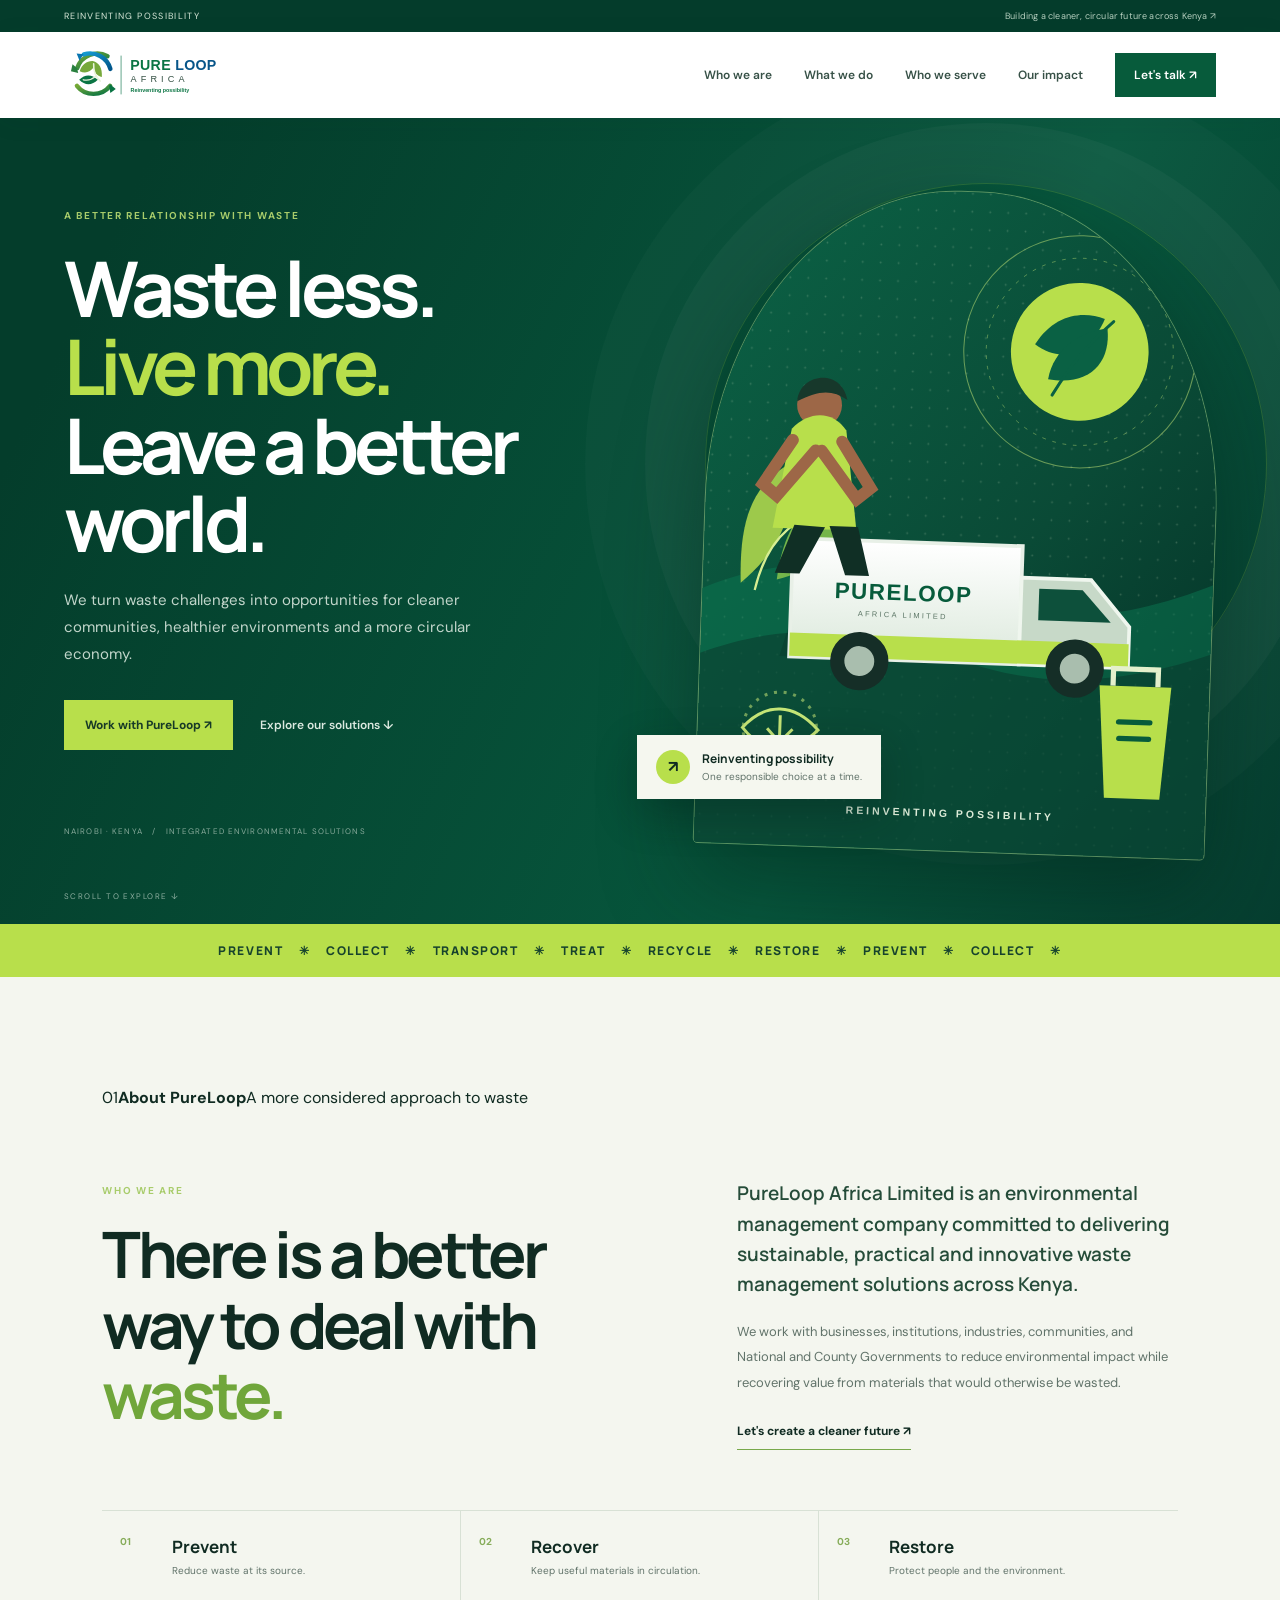
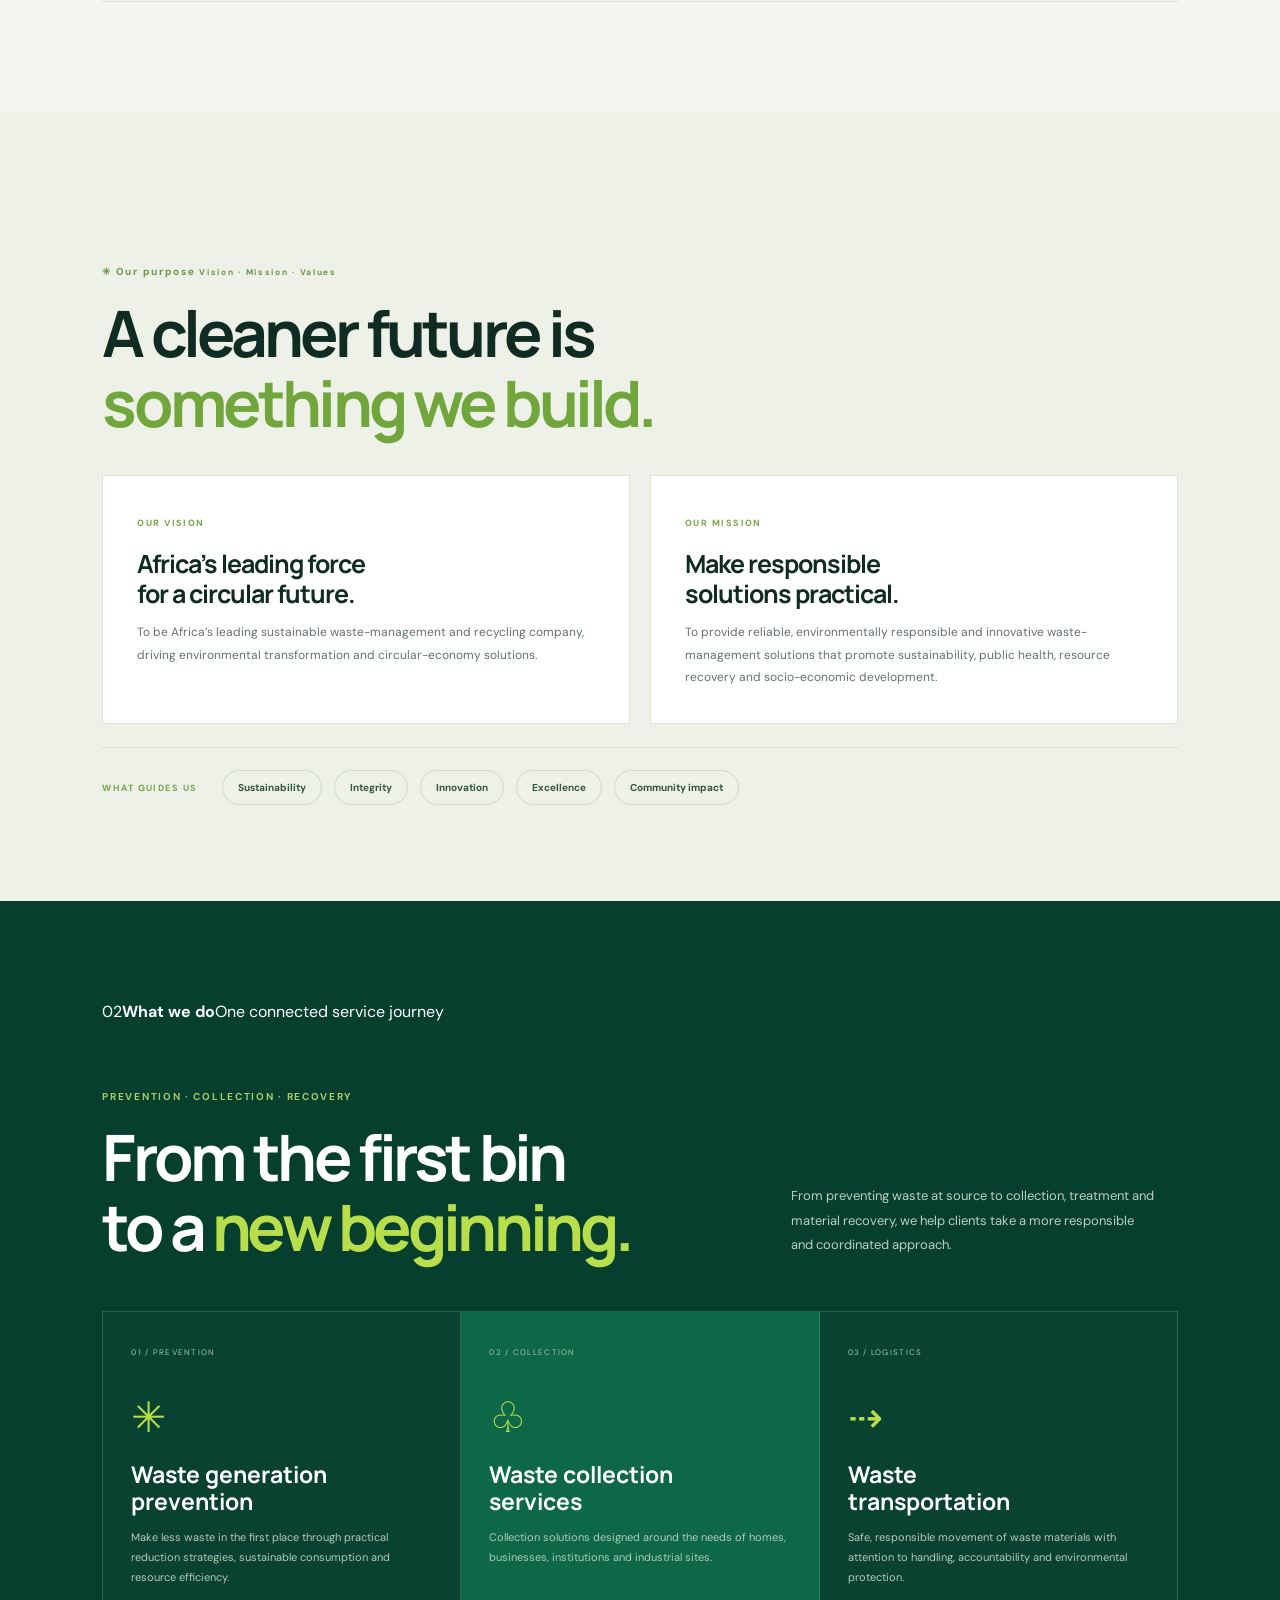
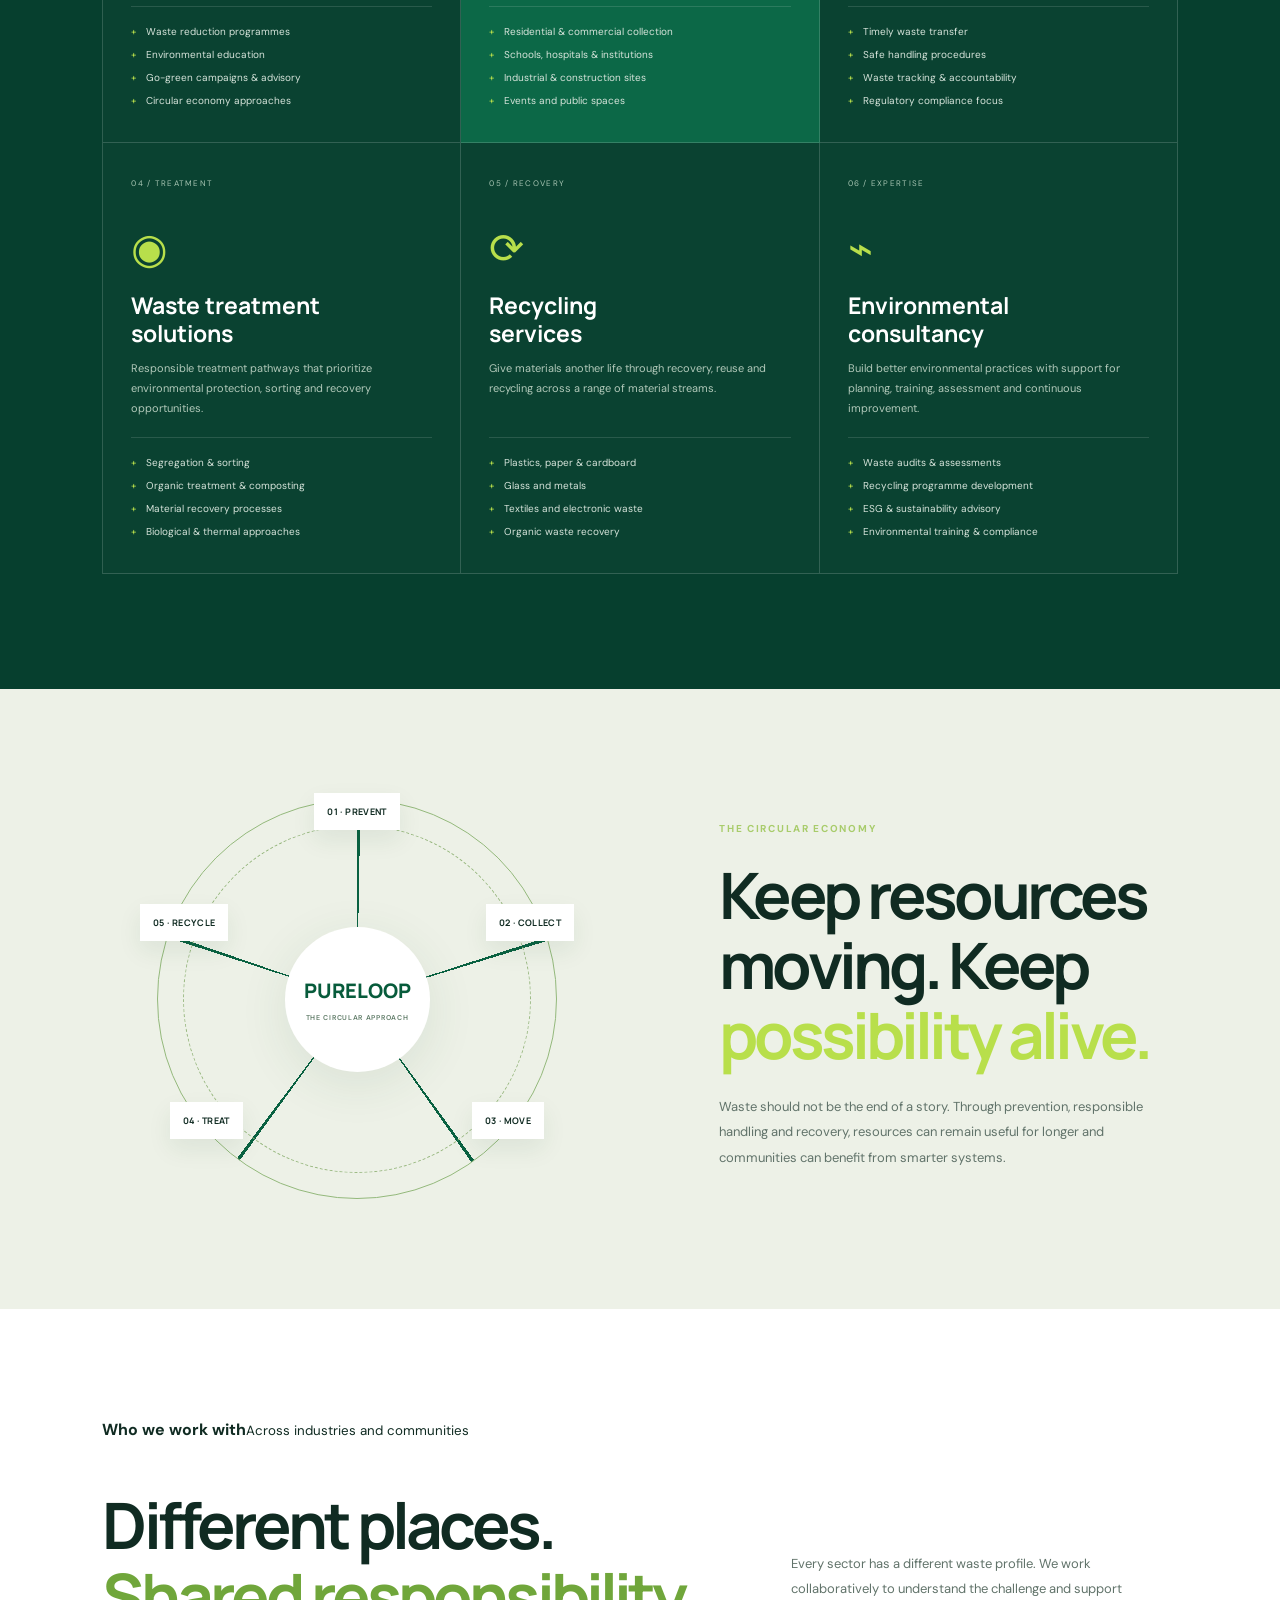
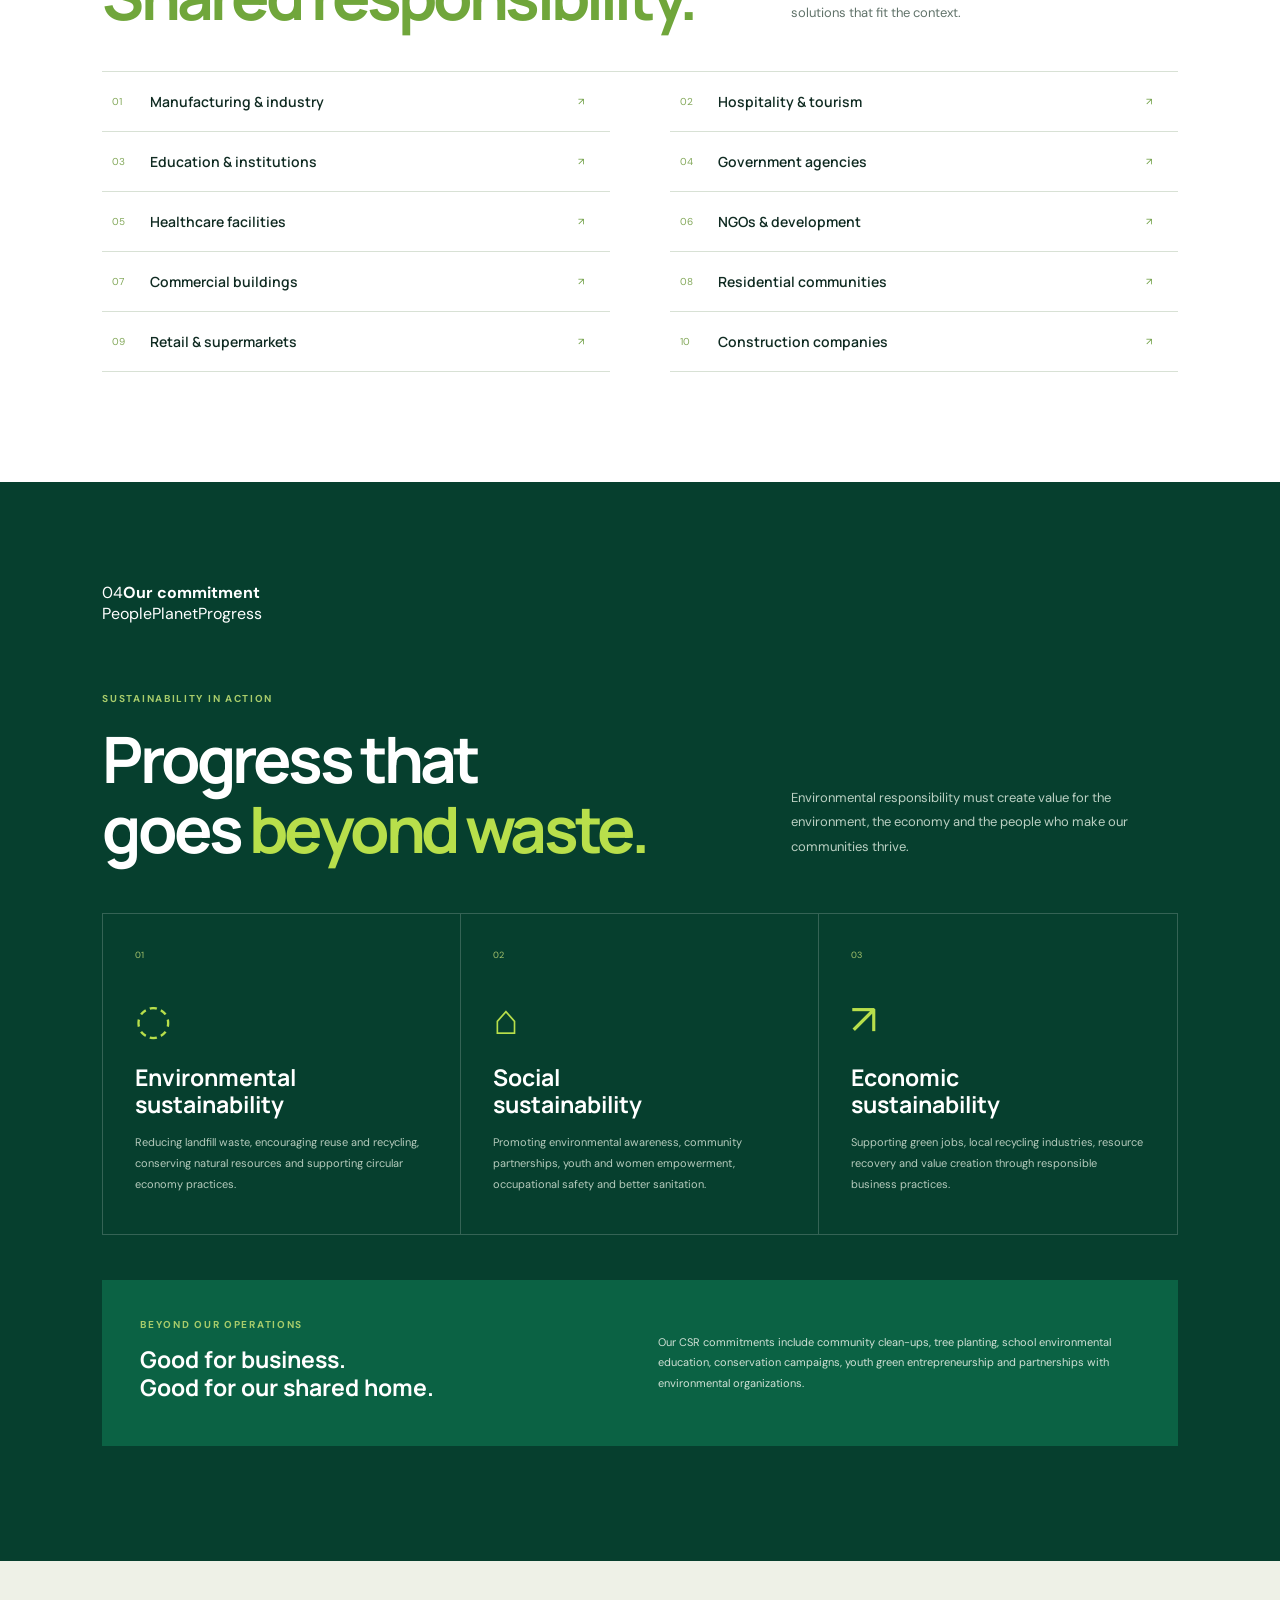
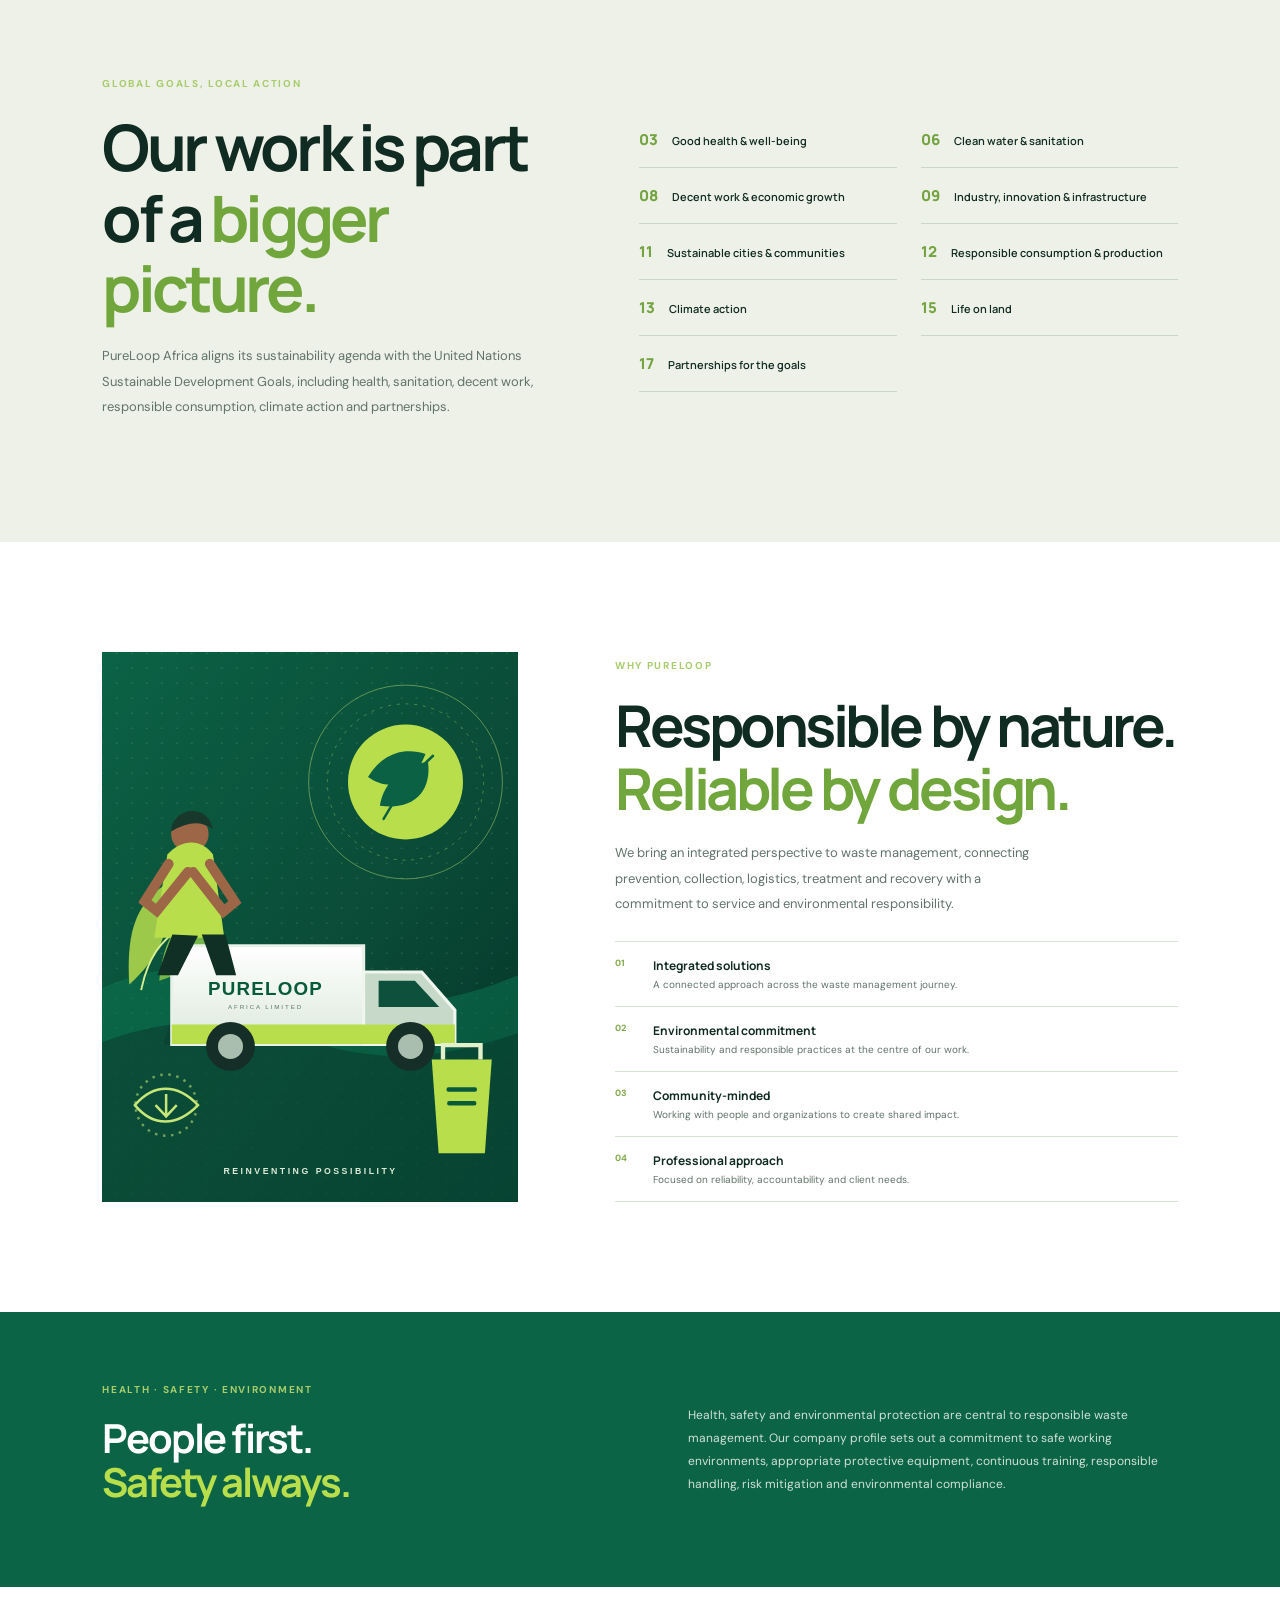
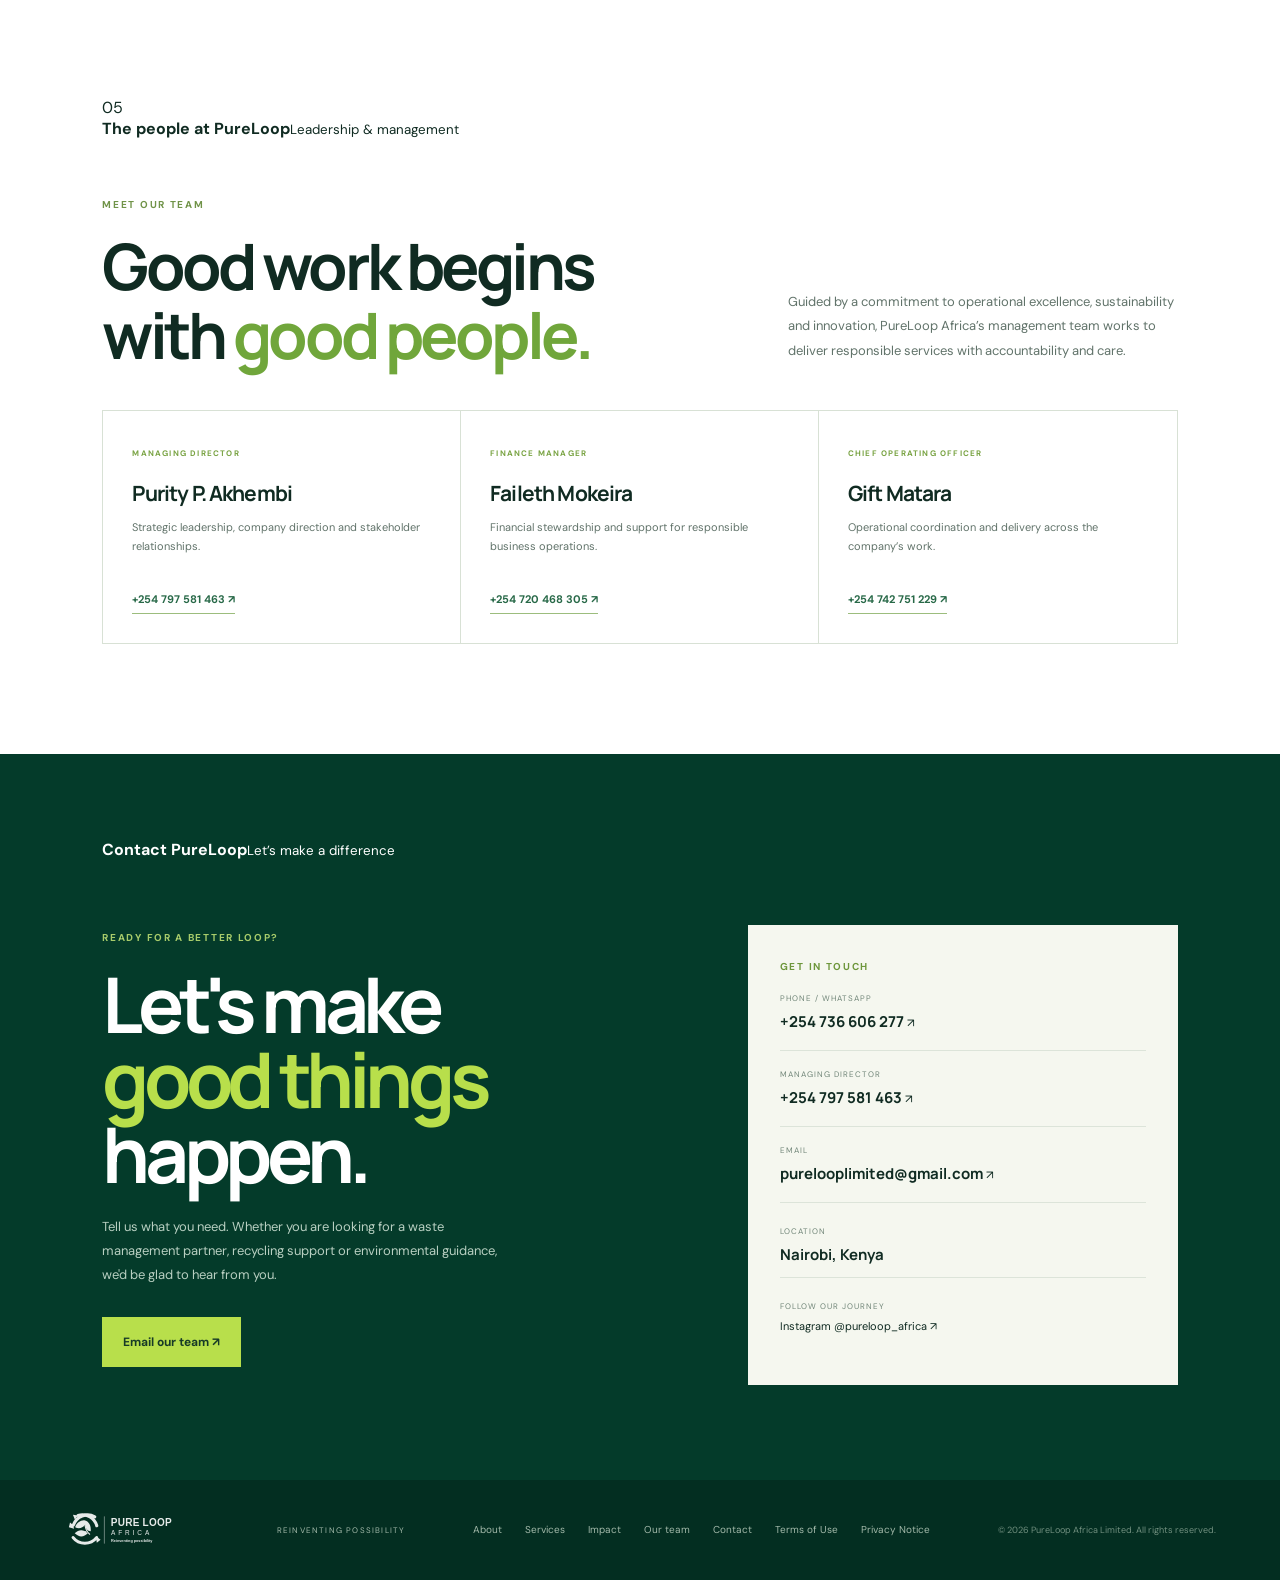
==== commit 1d24cc22: "Replace repetitive section bars with editorial headings" ====
--- a/index.html
+++ b/index.html
@@ -1 +1 @@
-<!doctype html><html lang="en"><head><meta charset="utf-8"><meta name="viewport" content="width=device-width,initial-scale=1"><title>PureLoop Africa | Sustainable Waste Management & Recycling in Kenya</title><meta name="description" content="PureLoop Africa Limited delivers waste prevention, collection, transportation, treatment, recycling and environmental consultancy solutions across Kenya."><meta name="keywords" content="PureLoop Africa, waste management Kenya, waste collection Nairobi, recycling Kenya, environmental consultancy"><meta name="theme-color" content="#075b3b"><link rel="icon" type="image/png" href="assets/favicon.svg"><link rel="preconnect" href="https://fonts.googleapis.com"><link rel="preconnect" href="https://fonts.gstatic.com" crossorigin><link href="https://fonts.googleapis.com/css2?family=DM+Sans:wght@400;500;600;700&family=Manrope:wght@400;500;600;700;800&display=swap" rel="stylesheet"><link rel="canonical" href="https://matharabrian70-ux.github.io/PureLoop_Africa/"><meta property="og:title" content="PureLoop Africa | Reinventing Possibility"><meta property="og:description" content="Integrated waste management and recycling solutions across Kenya."><meta property="og:image" content="https://matharabrian70-ux.github.io/PureLoop_Africa/assets/hero.svg"><meta name="twitter:card" content="summary_large_image"><meta name="twitter:title" content="PureLoop Africa | Reinventing Possibility"><meta name="twitter:description" content="A cleaner future starts with a better loop."><link rel="stylesheet" href="styles.css"><script type="application/ld+json">{"@context":"https://schema.org","@type":"Organization","name":"PureLoop Africa Limited","url":"https://matharabrian70-ux.github.io/PureLoop_Africa/","logo":"https://matharabrian70-ux.github.io/PureLoop_Africa/assets/logo.svg","image":"https://matharabrian70-ux.github.io/PureLoop_Africa/assets/hero.svg","description":"Environmental management company in Kenya delivering waste prevention, collection, transportation, treatment, recycling and environmental consultancy.","email":"purelooplimited@gmail.com","telephone":"+254736606277","areaServed":{"@type":"Country","name":"Kenya"},"address":{"@type":"PostalAddress","addressLocality":"Nairobi","addressCountry":"KE"},"contactPoint":[{"@type":"ContactPoint","telephone":"+254736606277","contactType":"customer service","email":"purelooplimited@gmail.com"}],"sameAs":["https://www.instagram.com/pureloop_africa/"]}</script></head><body><div class="announce">REINVENTING POSSIBILITY <span>Building a cleaner, circular future across Kenya ↗</span></div><header><a class="brand" href="#top"><img src="assets/logo.svg" alt="PureLoop Africa"></a><button class="menu" aria-expanded="false" aria-label="Open menu">☰</button><nav><a href="#about">Who we are</a><a href="#services">What we do</a><a href="#sectors">Who we serve</a><a href="#impact">Our impact</a><a class="navbtn" href="#contact">Let's talk ↗</a></nav></header><main><section class="hero" id="top"><div class="hero-copy"><label>A BETTER RELATIONSHIP WITH WASTE</label><h1>Waste less.<br><em>Live more.</em><br>Leave a better world.</h1><p>We turn waste challenges into opportunities for cleaner communities, healthier environments and a more circular economy.</p><div class="actions"><a class="button" href="#contact">Work with PureLoop ↗</a><a class="link" href="#services">Explore our solutions ↓</a></div><small>NAIROBI · KENYA &nbsp; / &nbsp; INTEGRATED ENVIRONMENTAL SOLUTIONS</small></div><div class="hero-visual"><img src="assets/hero.svg" alt="PureLoop Africa waste collection and recycling operations"><div class="photo-tag"><b>↗</b><span>Reinventing possibility<small>One responsible choice at a time.</small></span></div></div><div class="scroll">SCROLL TO EXPLORE ↓</div></section><div class="ticker">PREVENT ✳ COLLECT ✳ TRANSPORT ✳ TREAT ✳ RECYCLE ✳ RESTORE ✳ PREVENT ✳ COLLECT ✳</div><section class="section about" id="about"><div class="kicker">01 — THE PURELOOP APPROACH <span>FROM WASTE TO POSSIBILITY</span></div><div class="two"><div><label>WHO WE ARE</label><h2>There is a better<br>way to deal with <em>waste.</em></h2></div><div><p class="lead">PureLoop Africa Limited is an environmental management company committed to delivering sustainable, practical and innovative waste management solutions across Kenya.</p><p>We work with businesses, institutions, industries, communities, and National and County Governments to reduce environmental impact while recovering value from materials that would otherwise be wasted.</p><a class="under" href="#contact">Let's create a cleaner future ↗</a></div></div><div class="principles"><div><b>01</b><strong>Prevent</strong><small>Reduce waste at its source.</small></div><div><b>02</b><strong>Recover</strong><small>Keep useful materials in circulation.</small></div><div><b>03</b><strong>Restore</strong><small>Protect people and the environment.</small></div></div></section><section class="section purpose" id="purpose"><div class="kicker">OUR NORTH STAR <span>VISION · MISSION · VALUES</span></div><div class="purpose-heading"><label>THE REASON WE DO WHAT WE DO</label><h2>A cleaner future is<br><em>something we build.</em></h2></div><div class="purpose-grid"><article><span>OUR VISION</span><h3>Africa’s leading force<br>for a circular future.</h3><p>To be Africa’s leading sustainable waste-management and recycling company, driving environmental transformation and circular-economy solutions.</p></article><article><span>OUR MISSION</span><h3>Make responsible<br>solutions practical.</h3><p>To provide reliable, environmentally responsible and innovative waste-management solutions that promote sustainability, public health, resource recovery and socio-economic development.</p></article></div><div class="values"><span>WHAT GUIDES US</span><b>Sustainability</b><b>Integrity</b><b>Innovation</b><b>Excellence</b><b>Community impact</b></div></section><section class="section services" id="services"><div class="kicker">02 — WHAT WE DO <span>ONE PARTNER. A COMPLETE LOOP.</span></div><div class="section-head"><div><label>OUR SERVICES</label><h2>From the first bin<br>to a <em>new beginning.</em></h2></div><p>From preventing waste at source to collection, treatment and material recovery, we help clients take a more responsible and coordinated approach.</p></div><div class="cards"><article><small>01 / PREVENTION</small><div class="icon">✳</div><h3>Waste generation<br>prevention</h3><p>Make less waste in the first place through practical reduction strategies, sustainable consumption and resource efficiency.</p><ul><li>Waste reduction programmes</li><li>Environmental education</li><li>Go-green campaigns & advisory</li><li>Circular economy approaches</li></ul></article><article class="highlight"><small>02 / COLLECTION</small><div class="icon">♧</div><h3>Waste collection<br>services</h3><p>Collection solutions designed around the needs of homes, businesses, institutions and industrial sites.</p><ul><li>Residential & commercial collection</li><li>Schools, hospitals & institutions</li><li>Industrial & construction sites</li><li>Events and public spaces</li></ul></article><article><small>03 / LOGISTICS</small><div class="icon">⇢</div><h3>Waste<br>transportation</h3><p>Safe, responsible movement of waste materials with attention to handling, accountability and environmental protection.</p><ul><li>Timely waste transfer</li><li>Safe handling procedures</li><li>Waste tracking & accountability</li><li>Regulatory compliance focus</li></ul></article><article><small>04 / TREATMENT</small><div class="icon">◉</div><h3>Waste treatment<br>solutions</h3><p>Responsible treatment pathways that prioritize environmental protection, sorting and recovery opportunities.</p><ul><li>Segregation & sorting</li><li>Organic treatment & composting</li><li>Material recovery processes</li><li>Biological & thermal approaches</li></ul></article><article><small>05 / RECOVERY</small><div class="icon">⟳</div><h3>Recycling<br>services</h3><p>Give materials another life through recovery, reuse and recycling across a range of material streams.</p><ul><li>Plastics, paper & cardboard</li><li>Glass and metals</li><li>Textiles and electronic waste</li><li>Organic waste recovery</li></ul></article><article><small>06 / EXPERTISE</small><div class="icon">⌁</div><h3>Environmental<br>consultancy</h3><p>Build better environmental practices with support for planning, training, assessment and continuous improvement.</p><ul><li>Waste audits & assessments</li><li>Recycling programme development</li><li>ESG & sustainability advisory</li><li>Environmental training & compliance</li></ul></article></div></section><section class="section circular"><div class="circle"><div class="center">PURELOOP<br><small>THE CIRCULAR APPROACH</small></div><span class="c1">01 · PREVENT</span><span class="c2">02 · COLLECT</span><span class="c3">03 · MOVE</span><span class="c4">04 · TREAT</span><span class="c5">05 · RECYCLE</span></div><div><label>THE CIRCULAR ECONOMY</label><h2>Keep resources<br>moving. Keep<br><em>possibility alive.</em></h2><p>Waste should not be the end of a story. Through prevention, responsible handling and recovery, resources can remain useful for longer and communities can benefit from smarter systems.</p></div></section><section class="section sectors" id="sectors"><div class="kicker">03 — WHO WE SERVE <span>PARTNERSHIPS THAT MOVE US FORWARD</span></div><div class="section-head"><h2>Different places.<br><em>Shared responsibility.</em></h2><p>Every sector has a different waste profile. We work collaboratively to understand the challenge and support solutions that fit the context.</p></div><div class="sector-grid"><div>01 <b>Manufacturing & industry</b><i>↗</i></div><div>02 <b>Hospitality & tourism</b><i>↗</i></div><div>03 <b>Education & institutions</b><i>↗</i></div><div>04 <b>Government agencies</b><i>↗</i></div><div>05 <b>Healthcare facilities</b><i>↗</i></div><div>06 <b>NGOs & development</b><i>↗</i></div><div>07 <b>Commercial buildings</b><i>↗</i></div><div>08 <b>Residential communities</b><i>↗</i></div><div>09 <b>Retail & supermarkets</b><i>↗</i></div><div>10 <b>Construction companies</b><i>↗</i></div></div></section><section class="section impact" id="impact"><div class="kicker">04 — OUR COMMITMENT <span>PEOPLE · PLANET · PROGRESS</span></div><div class="section-head"><div><label>SUSTAINABILITY IN ACTION</label><h2>Progress that<br>goes <em>beyond waste.</em></h2></div><p>Environmental responsibility must create value for the environment, the economy and the people who make our communities thrive.</p></div><div class="impact-grid"><article><span>01</span><div class="icon">◌</div><h3>Environmental<br>sustainability</h3><p>Reducing landfill waste, encouraging reuse and recycling, conserving natural resources and supporting circular economy practices.</p></article><article><span>02</span><div class="icon">⌂</div><h3>Social<br>sustainability</h3><p>Promoting environmental awareness, community partnerships, youth and women empowerment, occupational safety and better sanitation.</p></article><article><span>03</span><div class="icon">↗</div><h3>Economic<br>sustainability</h3><p>Supporting green jobs, local recycling industries, resource recovery and value creation through responsible business practices.</p></article></div><div class="csr"><div><label>BEYOND OUR OPERATIONS</label><h3>Good for business.<br>Good for our shared home.</h3></div><p>Our CSR commitments include community clean-ups, tree planting, school environmental education, conservation campaigns, youth green entrepreneurship and partnerships with environmental organizations.</p></div></section><section class="section sdg"><div><label>GLOBAL GOALS, LOCAL ACTION</label><h2>Our work is part<br>of a <em>bigger picture.</em></h2><p>PureLoop Africa aligns its sustainability agenda with the United Nations Sustainable Development Goals, including health, sanitation, decent work, responsible consumption, climate action and partnerships.</p></div><div class="sdg-grid"><span><b>03</b> Good health & well-being</span><span><b>06</b> Clean water & sanitation</span><span><b>08</b> Decent work & economic growth</span><span><b>09</b> Industry, innovation & infrastructure</span><span><b>11</b> Sustainable cities & communities</span><span><b>12</b> Responsible consumption & production</span><span><b>13</b> Climate action</span><span><b>15</b> Life on land</span><span><b>17</b> Partnerships for the goals</span></div></section><section class="section why"><img src="assets/hero.svg" alt="PureLoop Africa waste collection"><div><label>WHY PURELOOP</label><h2>Responsible by nature.<br><em>Reliable by design.</em></h2><p>We bring an integrated perspective to waste management, connecting prevention, collection, logistics, treatment and recovery with a commitment to service and environmental responsibility.</p><div class="why-list"><p><b>01</b><span><strong>Integrated solutions</strong><small>A connected approach across the waste management journey.</small></span></p><p><b>02</b><span><strong>Environmental commitment</strong><small>Sustainability and responsible practices at the centre of our work.</small></span></p><p><b>03</b><span><strong>Community-minded</strong><small>Working with people and organizations to create shared impact.</small></span></p><p><b>04</b><span><strong>Professional approach</strong><small>Focused on reliability, accountability and client needs.</small></span></p></div></div></section><section class="hse section"><div><label>HEALTH · SAFETY · ENVIRONMENT</label><h2>People first.<br><em>Safety always.</em></h2></div><p>Health, safety and environmental protection are central to responsible waste management. Our company profile sets out a commitment to safe working environments, appropriate protective equipment, continuous training, responsible handling, risk mitigation and environmental compliance.</p></section><section class="section leadership" id="leadership"><div class="kicker">05 — THE PEOPLE BEHIND THE LOOP <span>LEADERSHIP & MANAGEMENT</span></div><div class="leadership-head"><div><label>MEET OUR TEAM</label><h2>Good work begins<br>with <em>good people.</em></h2></div><p>Guided by a commitment to operational excellence, sustainability and innovation, PureLoop Africa’s management team works to deliver responsible services with accountability and care.</p></div><div class="team-grid"><article><span>MANAGING DIRECTOR</span><h3>Purity P. Akhembi</h3><p>Strategic leadership, company direction and stakeholder relationships.</p><a href="tel:+254797581463">+254 797 581 463 ↗</a></article><article><span>FINANCE MANAGER</span><h3>Faileth Mokeira</h3><p>Financial stewardship and support for responsible business operations.</p><a href="tel:+254720468305">+254 720 468 305 ↗</a></article><article><span>CHIEF OPERATING OFFICER</span><h3>Gift Matara</h3><p>Operational coordination and delivery across the company’s work.</p><a href="tel:+254742751229">+254 742 751 229 ↗</a></article></div></section><section class="contact section" id="contact"><div class="kicker">05 — START A CONVERSATION <span>LET'S MAKE A DIFFERENCE</span></div><div class="contact-grid"><div><label>READY FOR A BETTER LOOP?</label><h2>Let's make<br><em>good things</em><br>happen.</h2><p>Tell us what you need. Whether you are looking for a waste management partner, recycling support or environmental guidance, we'd be glad to hear from you.</p><a class="button" href="mailto:purelooplimited@gmail.com?subject=Enquiry%20for%20PureLoop%20Africa">Email our team ↗</a></div><aside><label>GET IN TOUCH</label><a href="https://wa.me/254736606277" target="_blank" rel="noopener"><small>PHONE / WHATSAPP</small><strong>+254 736 606 277</strong> ↗</a><a href="tel:+254797581463"><small>MANAGING DIRECTOR</small><strong>+254 797 581 463</strong> ↗</a><a href="mailto:purelooplimited@gmail.com"><small>EMAIL</small><strong>purelooplimited@gmail.com</strong> ↗</a><p><small>LOCATION</small><strong>Nairobi, Kenya</strong></p><p><small>FOLLOW OUR JOURNEY</small><a href="https://www.instagram.com/pureloop_africa/" target="_blank" rel="noopener">Instagram @pureloop_africa ↗</a></p></aside></div></section></main><footer><img src="assets/logo.svg" alt="PureLoop Africa"><span>REINVENTING POSSIBILITY</span><nav><a href="#about">About</a><a href="#services">Services</a><a href="#impact">Impact</a><a href="#leadership">Our team</a><a href="#contact">Contact</a><a href="terms.html">Terms of Use</a><a href="privacy.html">Privacy Notice</a></nav><small>© <span id="year"></span> PureLoop Africa Limited. All rights reserved.</small></footer><a class="top" href="#top" aria-label="Back to top">↑</a><script src="script.js"></script></body></html>+<!doctype html><html lang="en"><head><meta charset="utf-8"><meta name="viewport" content="width=device-width,initial-scale=1"><title>PureLoop Africa | Sustainable Waste Management & Recycling in Kenya</title><meta name="description" content="PureLoop Africa Limited delivers waste prevention, collection, transportation, treatment, recycling and environmental consultancy solutions across Kenya."><meta name="keywords" content="PureLoop Africa, waste management Kenya, waste collection Nairobi, recycling Kenya, environmental consultancy"><meta name="theme-color" content="#075b3b"><link rel="icon" type="image/png" href="assets/favicon.svg"><link rel="preconnect" href="https://fonts.googleapis.com"><link rel="preconnect" href="https://fonts.gstatic.com" crossorigin><link href="https://fonts.googleapis.com/css2?family=DM+Sans:wght@400;500;600;700&family=Manrope:wght@400;500;600;700;800&display=swap" rel="stylesheet"><link rel="canonical" href="https://matharabrian70-ux.github.io/PureLoop_Africa/"><meta property="og:title" content="PureLoop Africa | Reinventing Possibility"><meta property="og:description" content="Integrated waste management and recycling solutions across Kenya."><meta property="og:image" content="https://matharabrian70-ux.github.io/PureLoop_Africa/assets/hero.svg"><meta name="twitter:card" content="summary_large_image"><meta name="twitter:title" content="PureLoop Africa | Reinventing Possibility"><meta name="twitter:description" content="A cleaner future starts with a better loop."><link rel="stylesheet" href="styles.css"><script type="application/ld+json">{"@context":"https://schema.org","@type":"Organization","name":"PureLoop Africa Limited","url":"https://matharabrian70-ux.github.io/PureLoop_Africa/","logo":"https://matharabrian70-ux.github.io/PureLoop_Africa/assets/logo.svg","image":"https://matharabrian70-ux.github.io/PureLoop_Africa/assets/hero.svg","description":"Environmental management company in Kenya delivering waste prevention, collection, transportation, treatment, recycling and environmental consultancy.","email":"purelooplimited@gmail.com","telephone":"+254736606277","areaServed":{"@type":"Country","name":"Kenya"},"address":{"@type":"PostalAddress","addressLocality":"Nairobi","addressCountry":"KE"},"contactPoint":[{"@type":"ContactPoint","telephone":"+254736606277","contactType":"customer service","email":"purelooplimited@gmail.com"}],"sameAs":["https://www.instagram.com/pureloop_africa/"]}</script></head><body><div class="announce">REINVENTING POSSIBILITY <span>Building a cleaner, circular future across Kenya ↗</span></div><header><a class="brand" href="#top"><img src="assets/logo.svg" alt="PureLoop Africa"></a><button class="menu" aria-expanded="false" aria-label="Open menu">☰</button><nav><a href="#about">Who we are</a><a href="#services">What we do</a><a href="#sectors">Who we serve</a><a href="#impact">Our impact</a><a class="navbtn" href="#contact">Let's talk ↗</a></nav></header><main><section class="hero" id="top"><div class="hero-copy"><label>A BETTER RELATIONSHIP WITH WASTE</label><h1>Waste less.<br><em>Live more.</em><br>Leave a better world.</h1><p>We turn waste challenges into opportunities for cleaner communities, healthier environments and a more circular economy.</p><div class="actions"><a class="button" href="#contact">Work with PureLoop ↗</a><a class="link" href="#services">Explore our solutions ↓</a></div><small>NAIROBI · KENYA &nbsp; / &nbsp; INTEGRATED ENVIRONMENTAL SOLUTIONS</small></div><div class="hero-visual"><img src="assets/hero.svg" alt="PureLoop Africa waste collection and recycling operations"><div class="photo-tag"><b>↗</b><span>Reinventing possibility<small>One responsible choice at a time.</small></span></div></div><div class="scroll">SCROLL TO EXPLORE ↓</div></section><div class="ticker">PREVENT ✳ COLLECT ✳ TRANSPORT ✳ TREAT ✳ RECYCLE ✳ RESTORE ✳ PREVENT ✳ COLLECT ✳</div><section class="section about" id="about"><div class="editorial-kicker editorial-kicker--about"><span class="editorial-kicker__number">01</span><strong class="editorial-kicker__title">About PureLoop</strong><span class="editorial-kicker__note">A more considered approach to waste</span></div><div class="two"><div><label>WHO WE ARE</label><h2>There is a better<br>way to deal with <em>waste.</em></h2></div><div><p class="lead">PureLoop Africa Limited is an environmental management company committed to delivering sustainable, practical and innovative waste management solutions across Kenya.</p><p>We work with businesses, institutions, industries, communities, and National and County Governments to reduce environmental impact while recovering value from materials that would otherwise be wasted.</p><a class="under" href="#contact">Let's create a cleaner future ↗</a></div></div><div class="principles"><div><b>01</b><strong>Prevent</strong><small>Reduce waste at its source.</small></div><div><b>02</b><strong>Recover</strong><small>Keep useful materials in circulation.</small></div><div><b>03</b><strong>Restore</strong><small>Protect people and the environment.</small></div></div></section><section class="section purpose" id="purpose"><div class="purpose-heading"><label class="purpose-label"><span>✳</span> Our purpose <small>Vision · Mission · Values</small></label><h2>A cleaner future is<br><em>something we build.</em></h2></div><div class="purpose-grid"><article><span>OUR VISION</span><h3>Africa’s leading force<br>for a circular future.</h3><p>To be Africa’s leading sustainable waste-management and recycling company, driving environmental transformation and circular-economy solutions.</p></article><article><span>OUR MISSION</span><h3>Make responsible<br>solutions practical.</h3><p>To provide reliable, environmentally responsible and innovative waste-management solutions that promote sustainability, public health, resource recovery and socio-economic development.</p></article></div><div class="values"><span>WHAT GUIDES US</span><b>Sustainability</b><b>Integrity</b><b>Innovation</b><b>Excellence</b><b>Community impact</b></div></section><section class="section services" id="services"><div class="editorial-kicker editorial-kicker--services"><span class="editorial-kicker__number">02</span><strong class="editorial-kicker__title">What we do</strong><span class="editorial-kicker__note">One connected service journey</span></div><div class="section-head"><div><label>PREVENTION · COLLECTION · RECOVERY</label><h2>From the first bin<br>to a <em>new beginning.</em></h2></div><p>From preventing waste at source to collection, treatment and material recovery, we help clients take a more responsible and coordinated approach.</p></div><div class="cards"><article><small>01 / PREVENTION</small><div class="icon">✳</div><h3>Waste generation<br>prevention</h3><p>Make less waste in the first place through practical reduction strategies, sustainable consumption and resource efficiency.</p><ul><li>Waste reduction programmes</li><li>Environmental education</li><li>Go-green campaigns & advisory</li><li>Circular economy approaches</li></ul></article><article class="highlight"><small>02 / COLLECTION</small><div class="icon">♧</div><h3>Waste collection<br>services</h3><p>Collection solutions designed around the needs of homes, businesses, institutions and industrial sites.</p><ul><li>Residential & commercial collection</li><li>Schools, hospitals & institutions</li><li>Industrial & construction sites</li><li>Events and public spaces</li></ul></article><article><small>03 / LOGISTICS</small><div class="icon">⇢</div><h3>Waste<br>transportation</h3><p>Safe, responsible movement of waste materials with attention to handling, accountability and environmental protection.</p><ul><li>Timely waste transfer</li><li>Safe handling procedures</li><li>Waste tracking & accountability</li><li>Regulatory compliance focus</li></ul></article><article><small>04 / TREATMENT</small><div class="icon">◉</div><h3>Waste treatment<br>solutions</h3><p>Responsible treatment pathways that prioritize environmental protection, sorting and recovery opportunities.</p><ul><li>Segregation & sorting</li><li>Organic treatment & composting</li><li>Material recovery processes</li><li>Biological & thermal approaches</li></ul></article><article><small>05 / RECOVERY</small><div class="icon">⟳</div><h3>Recycling<br>services</h3><p>Give materials another life through recovery, reuse and recycling across a range of material streams.</p><ul><li>Plastics, paper & cardboard</li><li>Glass and metals</li><li>Textiles and electronic waste</li><li>Organic waste recovery</li></ul></article><article><small>06 / EXPERTISE</small><div class="icon">⌁</div><h3>Environmental<br>consultancy</h3><p>Build better environmental practices with support for planning, training, assessment and continuous improvement.</p><ul><li>Waste audits & assessments</li><li>Recycling programme development</li><li>ESG & sustainability advisory</li><li>Environmental training & compliance</li></ul></article></div></section><section class="section circular"><div class="circle"><div class="center">PURELOOP<br><small>THE CIRCULAR APPROACH</small></div><span class="c1">01 · PREVENT</span><span class="c2">02 · COLLECT</span><span class="c3">03 · MOVE</span><span class="c4">04 · TREAT</span><span class="c5">05 · RECYCLE</span></div><div><label>THE CIRCULAR ECONOMY</label><h2>Keep resources<br>moving. Keep<br><em>possibility alive.</em></h2><p>Waste should not be the end of a story. Through prevention, responsible handling and recovery, resources can remain useful for longer and communities can benefit from smarter systems.</p></div></section><section class="section sectors" id="sectors"><div class="sector-prelude"><span class="sector-prelude__mark"></span><strong>Who we work with</strong><small>Across industries and communities</small></div><div class="section-head"><h2>Different places.<br><em>Shared responsibility.</em></h2><p>Every sector has a different waste profile. We work collaboratively to understand the challenge and support solutions that fit the context.</p></div><div class="sector-grid"><div>01 <b>Manufacturing & industry</b><i>↗</i></div><div>02 <b>Hospitality & tourism</b><i>↗</i></div><div>03 <b>Education & institutions</b><i>↗</i></div><div>04 <b>Government agencies</b><i>↗</i></div><div>05 <b>Healthcare facilities</b><i>↗</i></div><div>06 <b>NGOs & development</b><i>↗</i></div><div>07 <b>Commercial buildings</b><i>↗</i></div><div>08 <b>Residential communities</b><i>↗</i></div><div>09 <b>Retail & supermarkets</b><i>↗</i></div><div>10 <b>Construction companies</b><i>↗</i></div></div></section><section class="section impact" id="impact"><div class="impact-prelude"><div class="impact-prelude__title"><span>04</span><strong>Our commitment</strong></div><div class="impact-prelude__themes"><span>People</span><span>Planet</span><span>Progress</span></div></div><div class="section-head"><div><label>SUSTAINABILITY IN ACTION</label><h2>Progress that<br>goes <em>beyond waste.</em></h2></div><p>Environmental responsibility must create value for the environment, the economy and the people who make our communities thrive.</p></div><div class="impact-grid"><article><span>01</span><div class="icon">◌</div><h3>Environmental<br>sustainability</h3><p>Reducing landfill waste, encouraging reuse and recycling, conserving natural resources and supporting circular economy practices.</p></article><article><span>02</span><div class="icon">⌂</div><h3>Social<br>sustainability</h3><p>Promoting environmental awareness, community partnerships, youth and women empowerment, occupational safety and better sanitation.</p></article><article><span>03</span><div class="icon">↗</div><h3>Economic<br>sustainability</h3><p>Supporting green jobs, local recycling industries, resource recovery and value creation through responsible business practices.</p></article></div><div class="csr"><div><label>BEYOND OUR OPERATIONS</label><h3>Good for business.<br>Good for our shared home.</h3></div><p>Our CSR commitments include community clean-ups, tree planting, school environmental education, conservation campaigns, youth green entrepreneurship and partnerships with environmental organizations.</p></div></section><section class="section sdg"><div><label>GLOBAL GOALS, LOCAL ACTION</label><h2>Our work is part<br>of a <em>bigger picture.</em></h2><p>PureLoop Africa aligns its sustainability agenda with the United Nations Sustainable Development Goals, including health, sanitation, decent work, responsible consumption, climate action and partnerships.</p></div><div class="sdg-grid"><span><b>03</b> Good health & well-being</span><span><b>06</b> Clean water & sanitation</span><span><b>08</b> Decent work & economic growth</span><span><b>09</b> Industry, innovation & infrastructure</span><span><b>11</b> Sustainable cities & communities</span><span><b>12</b> Responsible consumption & production</span><span><b>13</b> Climate action</span><span><b>15</b> Life on land</span><span><b>17</b> Partnerships for the goals</span></div></section><section class="section why"><img src="assets/hero.svg" alt="PureLoop Africa waste collection"><div><label>WHY PURELOOP</label><h2>Responsible by nature.<br><em>Reliable by design.</em></h2><p>We bring an integrated perspective to waste management, connecting prevention, collection, logistics, treatment and recovery with a commitment to service and environmental responsibility.</p><div class="why-list"><p><b>01</b><span><strong>Integrated solutions</strong><small>A connected approach across the waste management journey.</small></span></p><p><b>02</b><span><strong>Environmental commitment</strong><small>Sustainability and responsible practices at the centre of our work.</small></span></p><p><b>03</b><span><strong>Community-minded</strong><small>Working with people and organizations to create shared impact.</small></span></p><p><b>04</b><span><strong>Professional approach</strong><small>Focused on reliability, accountability and client needs.</small></span></p></div></div></section><section class="hse section"><div><label>HEALTH · SAFETY · ENVIRONMENT</label><h2>People first.<br><em>Safety always.</em></h2></div><p>Health, safety and environmental protection are central to responsible waste management. Our company profile sets out a commitment to safe working environments, appropriate protective equipment, continuous training, responsible handling, risk mitigation and environmental compliance.</p></section><section class="section leadership" id="leadership"><div class="team-prelude"><span class="team-prelude__number">05</span><div><strong>The people at PureLoop</strong><small>Leadership &amp; management</small></div></div><div class="leadership-head"><div><label>MEET OUR TEAM</label><h2>Good work begins<br>with <em>good people.</em></h2></div><p>Guided by a commitment to operational excellence, sustainability and innovation, PureLoop Africa’s management team works to deliver responsible services with accountability and care.</p></div><div class="team-grid"><article><span>MANAGING DIRECTOR</span><h3>Purity P. Akhembi</h3><p>Strategic leadership, company direction and stakeholder relationships.</p><a href="tel:+254797581463">+254 797 581 463 ↗</a></article><article><span>FINANCE MANAGER</span><h3>Faileth Mokeira</h3><p>Financial stewardship and support for responsible business operations.</p><a href="tel:+254720468305">+254 720 468 305 ↗</a></article><article><span>CHIEF OPERATING OFFICER</span><h3>Gift Matara</h3><p>Operational coordination and delivery across the company’s work.</p><a href="tel:+254742751229">+254 742 751 229 ↗</a></article></div></section><section class="contact section" id="contact"><div class="contact-prelude"><span class="contact-prelude__mark"></span><strong>Contact PureLoop</strong><small>Let’s make a difference</small></div><div class="contact-grid"><div><label>READY FOR A BETTER LOOP?</label><h2>Let's make<br><em>good things</em><br>happen.</h2><p>Tell us what you need. Whether you are looking for a waste management partner, recycling support or environmental guidance, we'd be glad to hear from you.</p><a class="button" href="mailto:purelooplimited@gmail.com?subject=Enquiry%20for%20PureLoop%20Africa">Email our team ↗</a></div><aside><label>GET IN TOUCH</label><a href="https://wa.me/254736606277" target="_blank" rel="noopener"><small>PHONE / WHATSAPP</small><strong>+254 736 606 277</strong> ↗</a><a href="tel:+254797581463"><small>MANAGING DIRECTOR</small><strong>+254 797 581 463</strong> ↗</a><a href="mailto:purelooplimited@gmail.com"><small>EMAIL</small><strong>purelooplimited@gmail.com</strong> ↗</a><p><small>LOCATION</small><strong>Nairobi, Kenya</strong></p><p><small>FOLLOW OUR JOURNEY</small><a href="https://www.instagram.com/pureloop_africa/" target="_blank" rel="noopener">Instagram @pureloop_africa ↗</a></p></aside></div></section></main><footer><img src="assets/logo.svg" alt="PureLoop Africa"><span>REINVENTING POSSIBILITY</span><nav><a href="#about">About</a><a href="#services">Services</a><a href="#impact">Impact</a><a href="#leadership">Our team</a><a href="#contact">Contact</a><a href="terms.html">Terms of Use</a><a href="privacy.html">Privacy Notice</a></nav><small>© <span id="year"></span> PureLoop Africa Limited. All rights reserved.</small></footer><a class="top" href="#top" aria-label="Back to top">↑</a><script src="script.js"></script></body></html>
--- a/styles.css
+++ b/styles.css
@@ -36,3 +36,32 @@
 .team-grid article{min-height:0;border-right:0;border-bottom:1px solid var(--line);padding:25px}
 .team-grid article:last-child{border-bottom:0}.team-grid p{min-height:0}
 }
+
+/* Legal links in the main site footer */
+footer nav{flex-wrap:wrap}@media(max-width:760px){footer nav{justify-content:flex-start;gap:12px 18px}}
+
+/* Mobile footer: keep legal links clear of the floating back-to-top control */
+@media(max-width:760px){
+  footer{padding-bottom:108px}
+  footer small{order:2;width:100%;margin:4px 0 0;text-align:left}
+  footer nav{
+    order:3;
+    display:grid;
+    grid-template-columns:repeat(3,minmax(0,1fr));
+    width:100%;
+    justify-content:initial;
+    align-items:start;
+    gap:13px 16px;
+    margin-top:4px
+  }
+  footer nav a{
+    display:block;
+    min-width:0;
+    font-size:11px;
+    line-height:1.45;
+    overflow-wrap:anywhere
+  }
+}
+@media(max-width:420px){
+  footer nav{grid-template-columns:repeat(2,minmax(0,1fr));gap:12px 18px}
+}
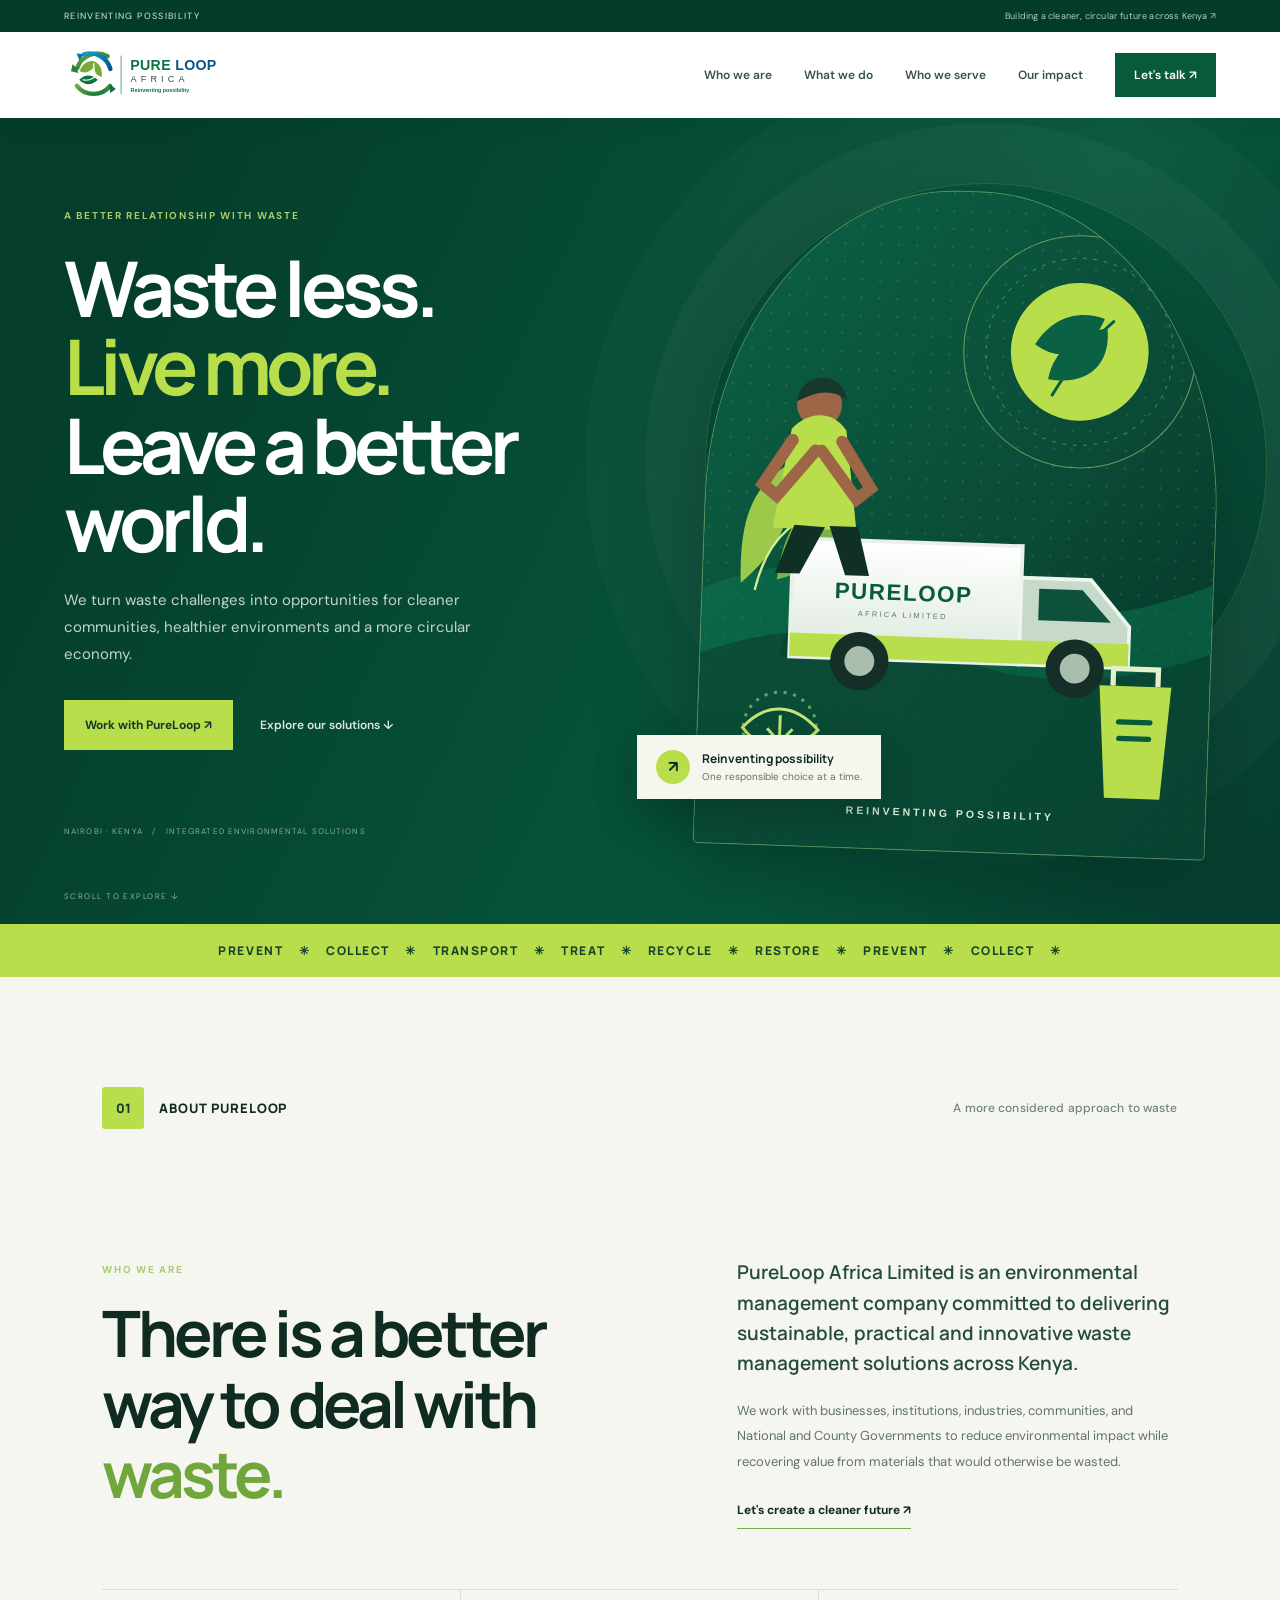
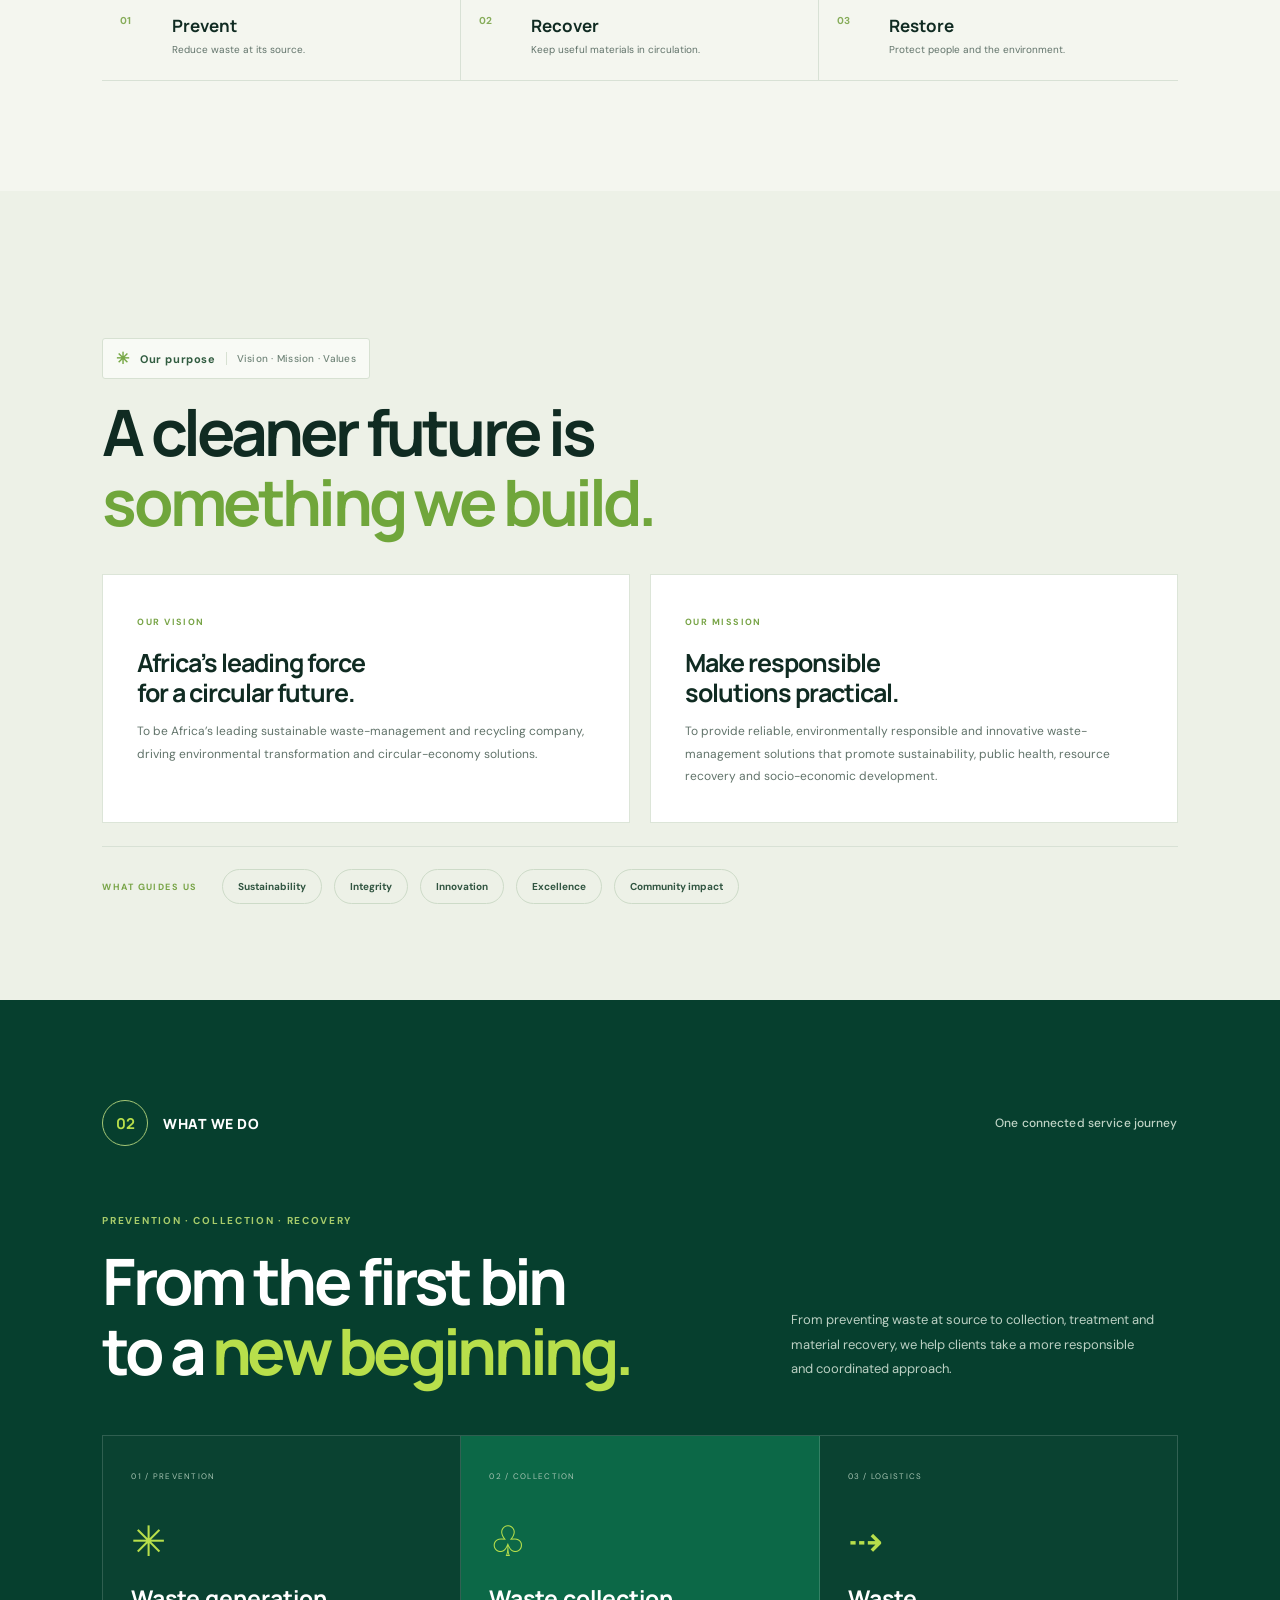
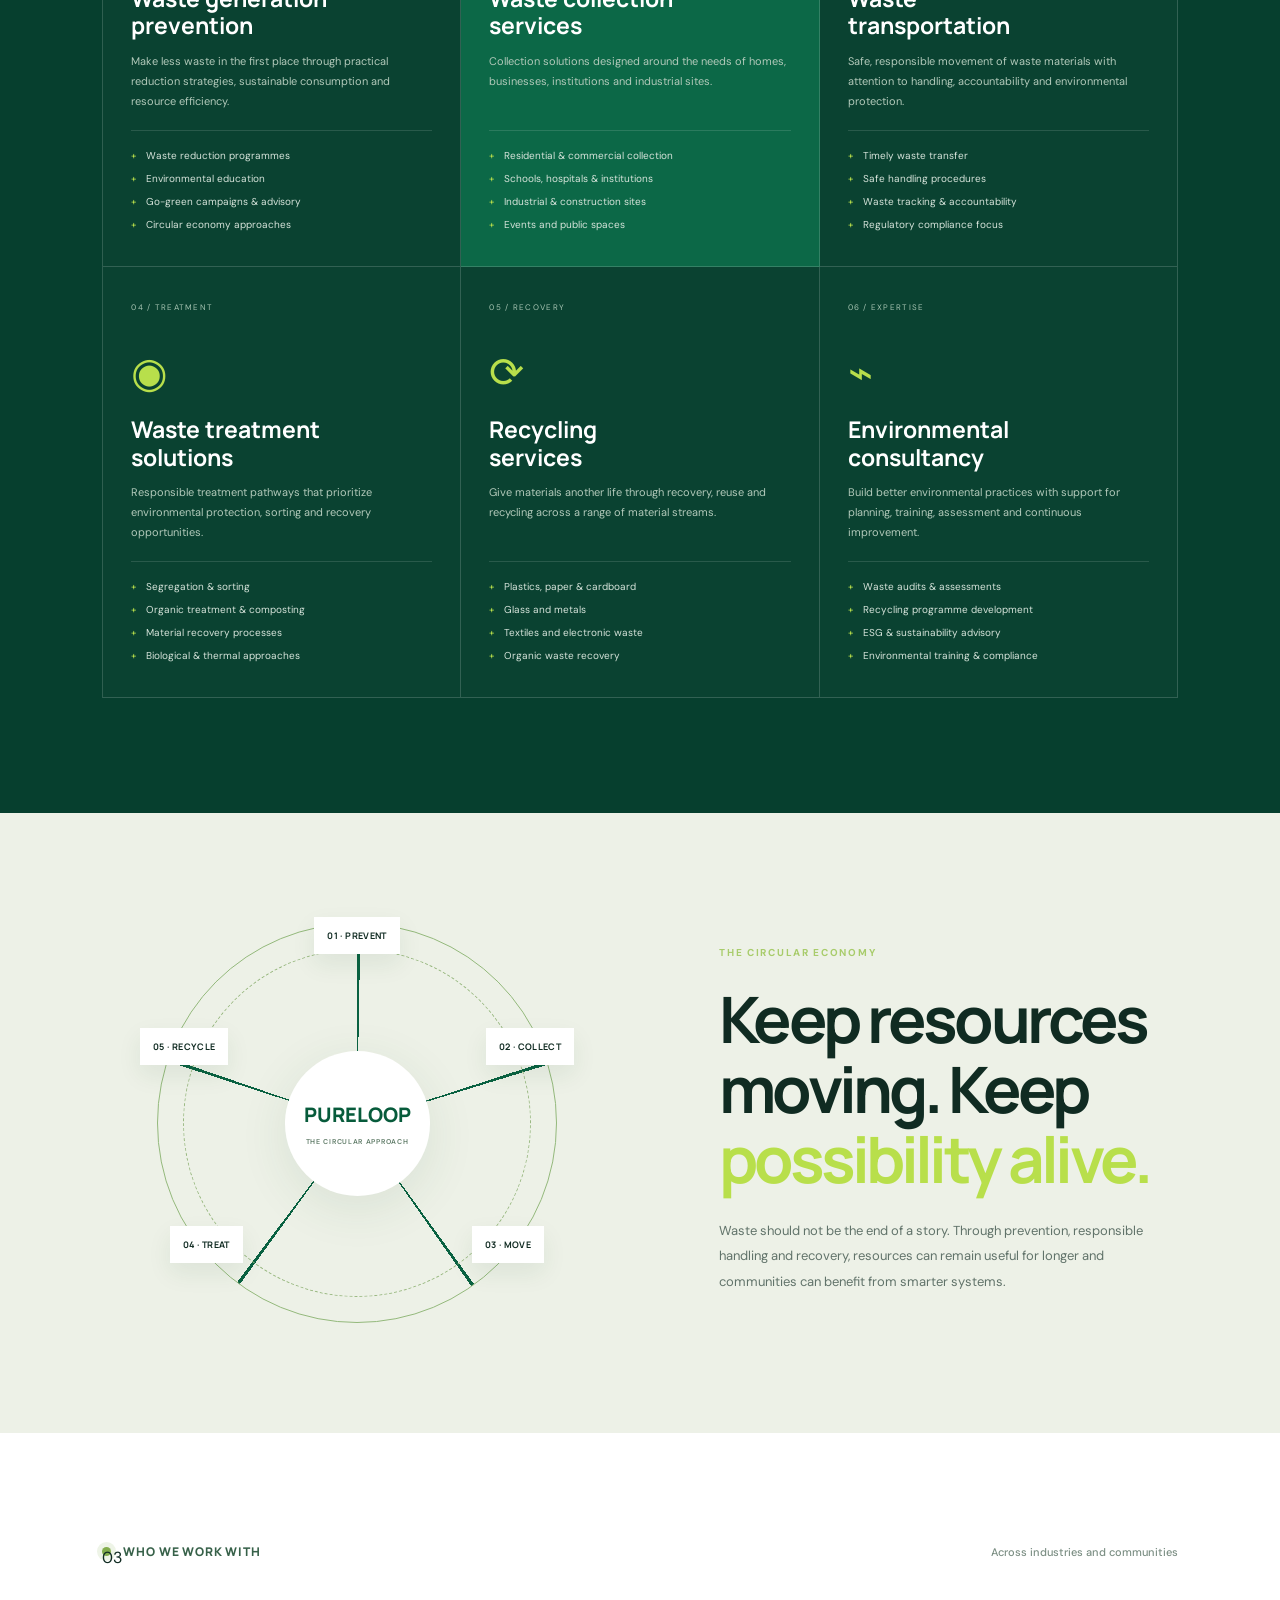
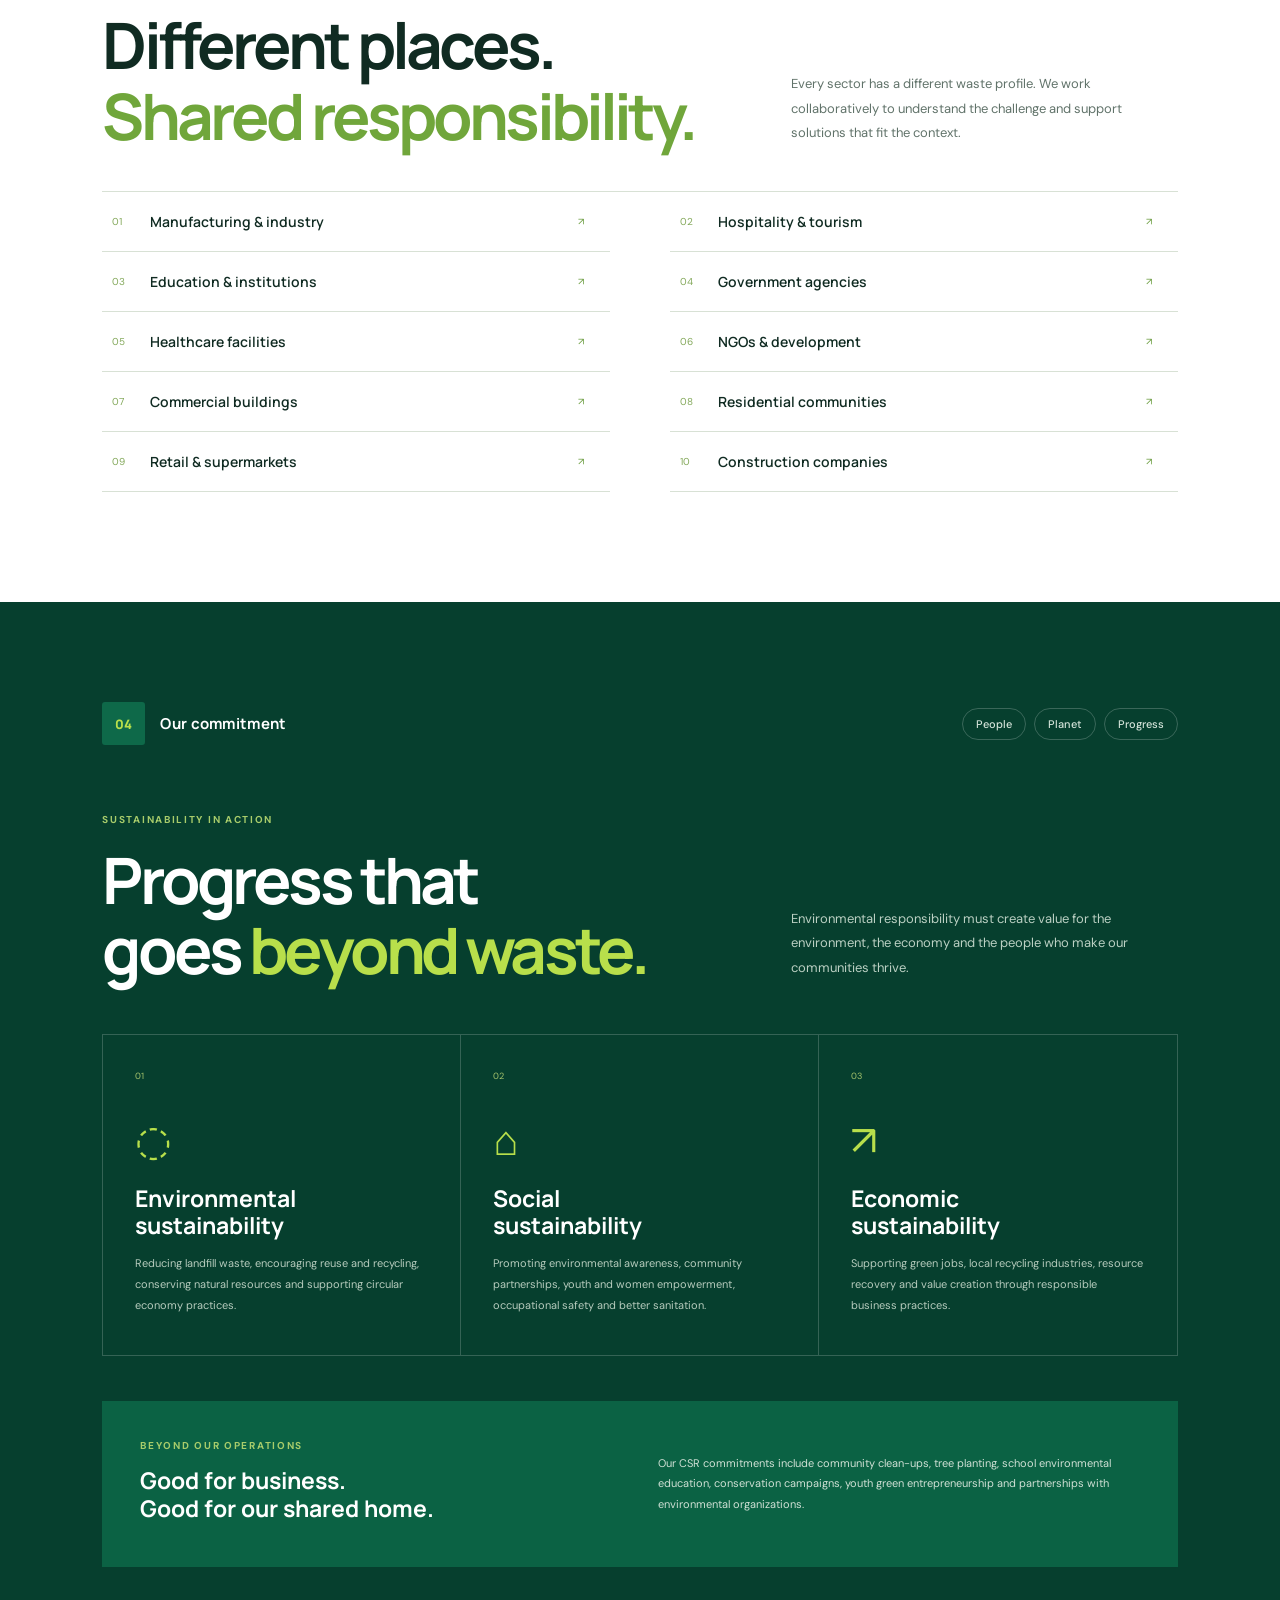
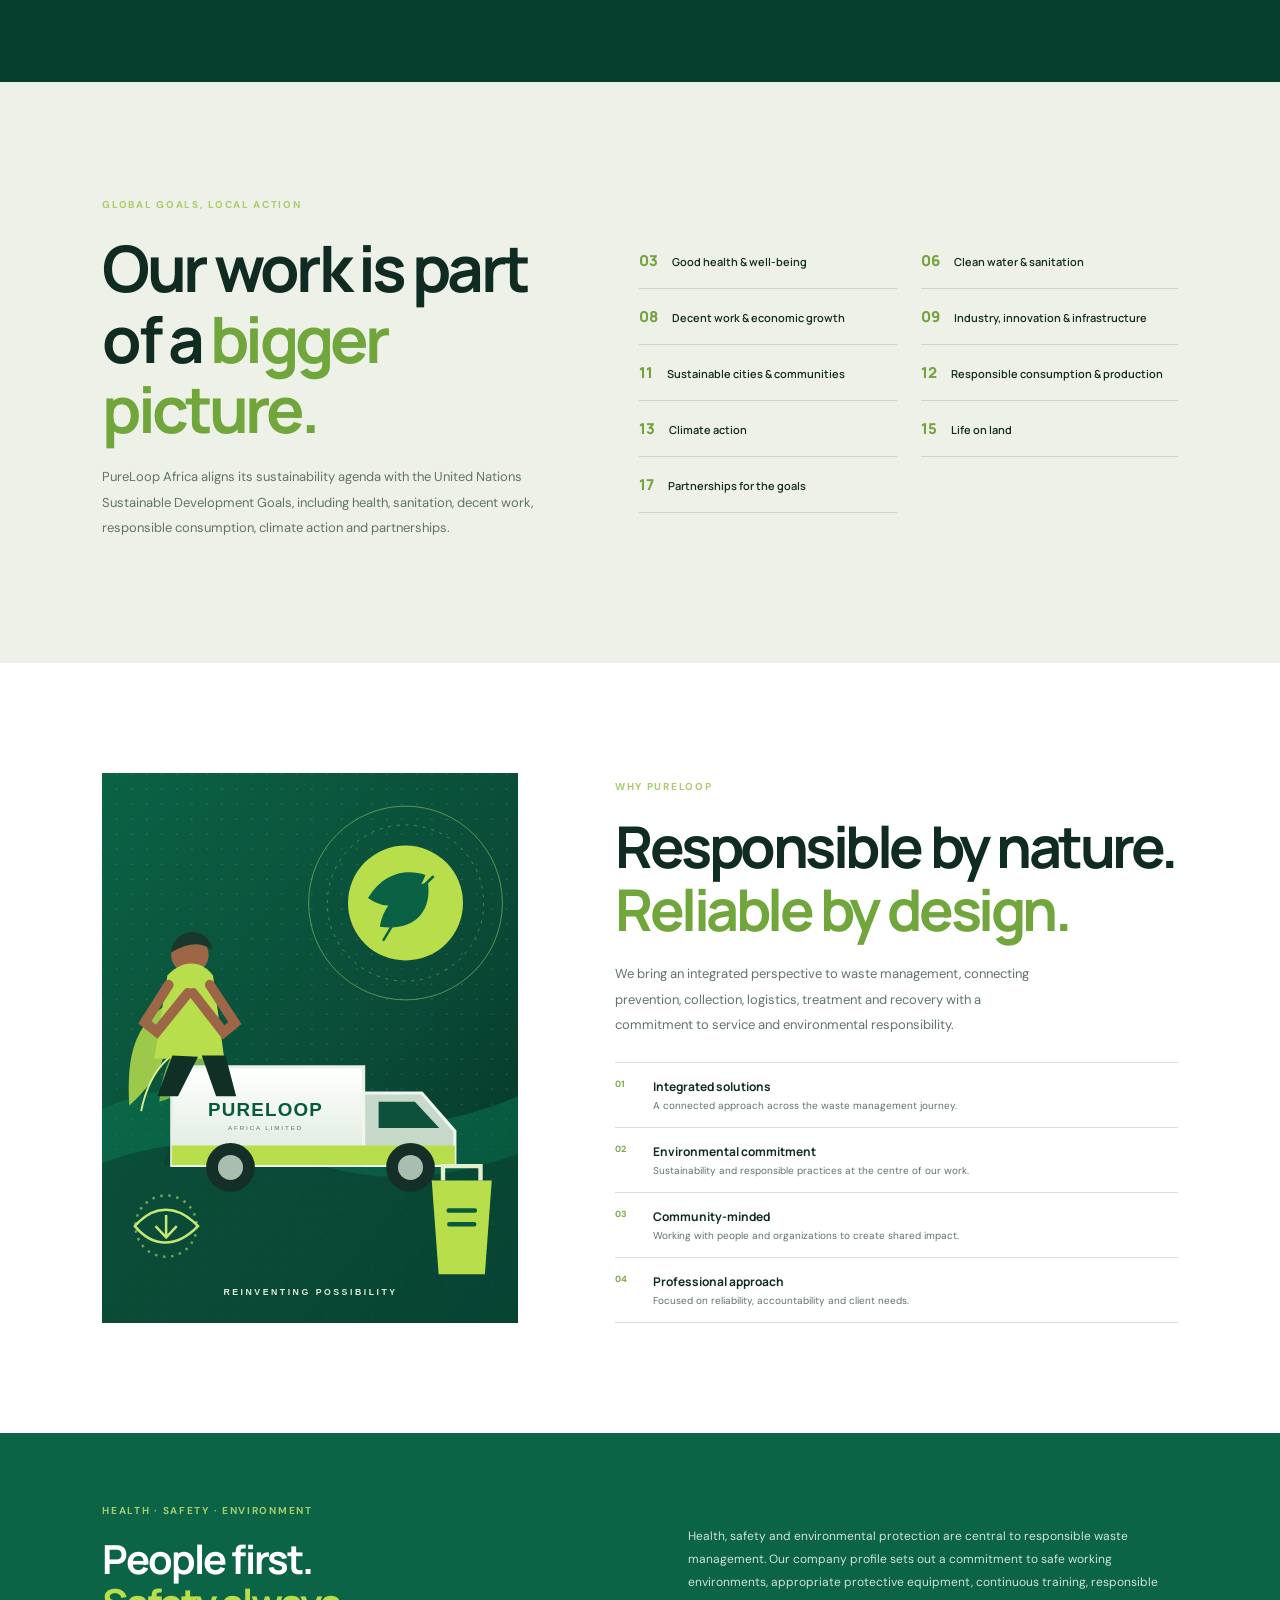
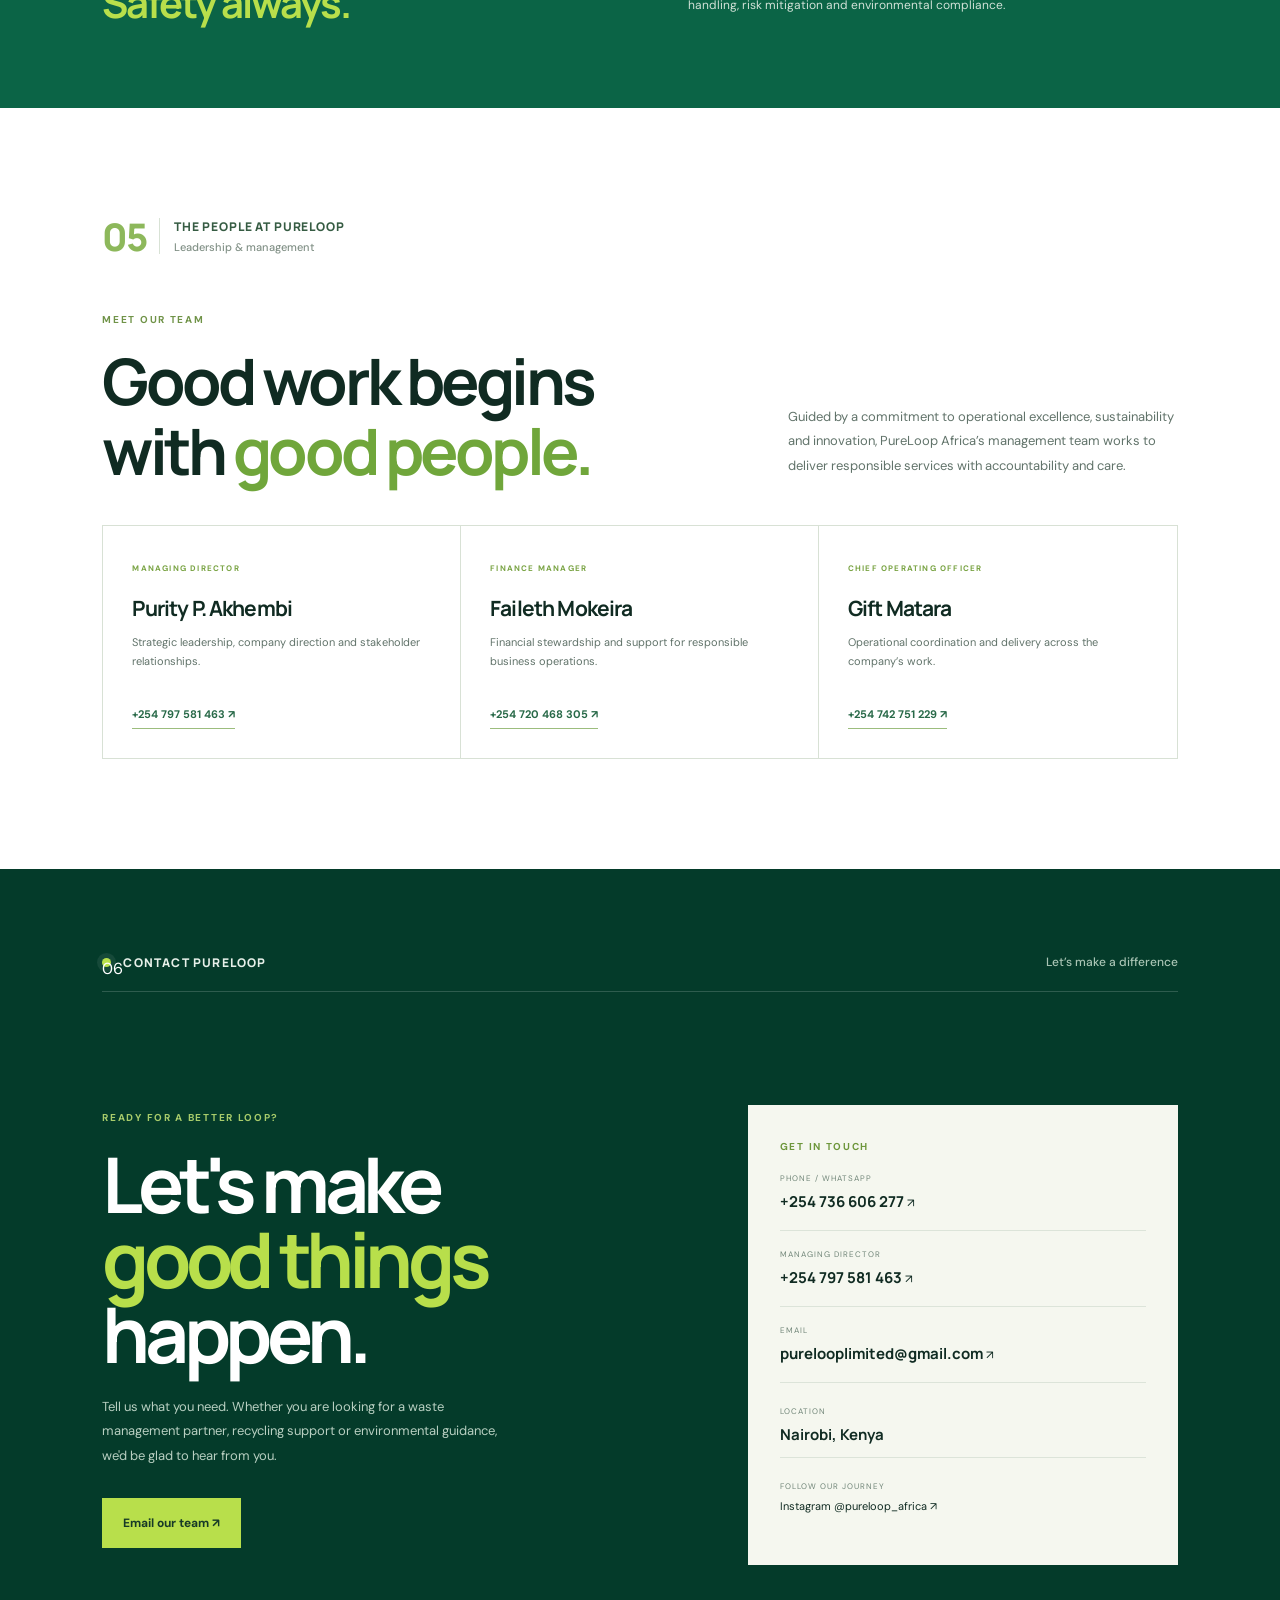
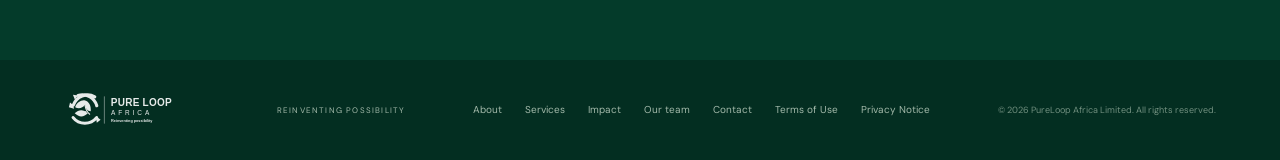
==== commit 022f963c: "Complete section index sequence in editorial headings" ====
--- a/index.html
+++ b/index.html
@@ -1 +1 @@
-<!doctype html><html lang="en"><head><meta charset="utf-8"><meta name="viewport" content="width=device-width,initial-scale=1"><title>PureLoop Africa | Sustainable Waste Management & Recycling in Kenya</title><meta name="description" content="PureLoop Africa Limited delivers waste prevention, collection, transportation, treatment, recycling and environmental consultancy solutions across Kenya."><meta name="keywords" content="PureLoop Africa, waste management Kenya, waste collection Nairobi, recycling Kenya, environmental consultancy"><meta name="theme-color" content="#075b3b"><link rel="icon" type="image/png" href="assets/favicon.svg"><link rel="preconnect" href="https://fonts.googleapis.com"><link rel="preconnect" href="https://fonts.gstatic.com" crossorigin><link href="https://fonts.googleapis.com/css2?family=DM+Sans:wght@400;500;600;700&family=Manrope:wght@400;500;600;700;800&display=swap" rel="stylesheet"><link rel="canonical" href="https://matharabrian70-ux.github.io/PureLoop_Africa/"><meta property="og:title" content="PureLoop Africa | Reinventing Possibility"><meta property="og:description" content="Integrated waste management and recycling solutions across Kenya."><meta property="og:image" content="https://matharabrian70-ux.github.io/PureLoop_Africa/assets/hero.svg"><meta name="twitter:card" content="summary_large_image"><meta name="twitter:title" content="PureLoop Africa | Reinventing Possibility"><meta name="twitter:description" content="A cleaner future starts with a better loop."><link rel="stylesheet" href="styles.css"><script type="application/ld+json">{"@context":"https://schema.org","@type":"Organization","name":"PureLoop Africa Limited","url":"https://matharabrian70-ux.github.io/PureLoop_Africa/","logo":"https://matharabrian70-ux.github.io/PureLoop_Africa/assets/logo.svg","image":"https://matharabrian70-ux.github.io/PureLoop_Africa/assets/hero.svg","description":"Environmental management company in Kenya delivering waste prevention, collection, transportation, treatment, recycling and environmental consultancy.","email":"purelooplimited@gmail.com","telephone":"+254736606277","areaServed":{"@type":"Country","name":"Kenya"},"address":{"@type":"PostalAddress","addressLocality":"Nairobi","addressCountry":"KE"},"contactPoint":[{"@type":"ContactPoint","telephone":"+254736606277","contactType":"customer service","email":"purelooplimited@gmail.com"}],"sameAs":["https://www.instagram.com/pureloop_africa/"]}</script></head><body><div class="announce">REINVENTING POSSIBILITY <span>Building a cleaner, circular future across Kenya ↗</span></div><header><a class="brand" href="#top"><img src="assets/logo.svg" alt="PureLoop Africa"></a><button class="menu" aria-expanded="false" aria-label="Open menu">☰</button><nav><a href="#about">Who we are</a><a href="#services">What we do</a><a href="#sectors">Who we serve</a><a href="#impact">Our impact</a><a class="navbtn" href="#contact">Let's talk ↗</a></nav></header><main><section class="hero" id="top"><div class="hero-copy"><label>A BETTER RELATIONSHIP WITH WASTE</label><h1>Waste less.<br><em>Live more.</em><br>Leave a better world.</h1><p>We turn waste challenges into opportunities for cleaner communities, healthier environments and a more circular economy.</p><div class="actions"><a class="button" href="#contact">Work with PureLoop ↗</a><a class="link" href="#services">Explore our solutions ↓</a></div><small>NAIROBI · KENYA &nbsp; / &nbsp; INTEGRATED ENVIRONMENTAL SOLUTIONS</small></div><div class="hero-visual"><img src="assets/hero.svg" alt="PureLoop Africa waste collection and recycling operations"><div class="photo-tag"><b>↗</b><span>Reinventing possibility<small>One responsible choice at a time.</small></span></div></div><div class="scroll">SCROLL TO EXPLORE ↓</div></section><div class="ticker">PREVENT ✳ COLLECT ✳ TRANSPORT ✳ TREAT ✳ RECYCLE ✳ RESTORE ✳ PREVENT ✳ COLLECT ✳</div><section class="section about" id="about"><div class="editorial-kicker editorial-kicker--about"><span class="editorial-kicker__number">01</span><strong class="editorial-kicker__title">About PureLoop</strong><span class="editorial-kicker__note">A more considered approach to waste</span></div><div class="two"><div><label>WHO WE ARE</label><h2>There is a better<br>way to deal with <em>waste.</em></h2></div><div><p class="lead">PureLoop Africa Limited is an environmental management company committed to delivering sustainable, practical and innovative waste management solutions across Kenya.</p><p>We work with businesses, institutions, industries, communities, and National and County Governments to reduce environmental impact while recovering value from materials that would otherwise be wasted.</p><a class="under" href="#contact">Let's create a cleaner future ↗</a></div></div><div class="principles"><div><b>01</b><strong>Prevent</strong><small>Reduce waste at its source.</small></div><div><b>02</b><strong>Recover</strong><small>Keep useful materials in circulation.</small></div><div><b>03</b><strong>Restore</strong><small>Protect people and the environment.</small></div></div></section><section class="section purpose" id="purpose"><div class="purpose-heading"><label class="purpose-label"><span>✳</span> Our purpose <small>Vision · Mission · Values</small></label><h2>A cleaner future is<br><em>something we build.</em></h2></div><div class="purpose-grid"><article><span>OUR VISION</span><h3>Africa’s leading force<br>for a circular future.</h3><p>To be Africa’s leading sustainable waste-management and recycling company, driving environmental transformation and circular-economy solutions.</p></article><article><span>OUR MISSION</span><h3>Make responsible<br>solutions practical.</h3><p>To provide reliable, environmentally responsible and innovative waste-management solutions that promote sustainability, public health, resource recovery and socio-economic development.</p></article></div><div class="values"><span>WHAT GUIDES US</span><b>Sustainability</b><b>Integrity</b><b>Innovation</b><b>Excellence</b><b>Community impact</b></div></section><section class="section services" id="services"><div class="editorial-kicker editorial-kicker--services"><span class="editorial-kicker__number">02</span><strong class="editorial-kicker__title">What we do</strong><span class="editorial-kicker__note">One connected service journey</span></div><div class="section-head"><div><label>PREVENTION · COLLECTION · RECOVERY</label><h2>From the first bin<br>to a <em>new beginning.</em></h2></div><p>From preventing waste at source to collection, treatment and material recovery, we help clients take a more responsible and coordinated approach.</p></div><div class="cards"><article><small>01 / PREVENTION</small><div class="icon">✳</div><h3>Waste generation<br>prevention</h3><p>Make less waste in the first place through practical reduction strategies, sustainable consumption and resource efficiency.</p><ul><li>Waste reduction programmes</li><li>Environmental education</li><li>Go-green campaigns & advisory</li><li>Circular economy approaches</li></ul></article><article class="highlight"><small>02 / COLLECTION</small><div class="icon">♧</div><h3>Waste collection<br>services</h3><p>Collection solutions designed around the needs of homes, businesses, institutions and industrial sites.</p><ul><li>Residential & commercial collection</li><li>Schools, hospitals & institutions</li><li>Industrial & construction sites</li><li>Events and public spaces</li></ul></article><article><small>03 / LOGISTICS</small><div class="icon">⇢</div><h3>Waste<br>transportation</h3><p>Safe, responsible movement of waste materials with attention to handling, accountability and environmental protection.</p><ul><li>Timely waste transfer</li><li>Safe handling procedures</li><li>Waste tracking & accountability</li><li>Regulatory compliance focus</li></ul></article><article><small>04 / TREATMENT</small><div class="icon">◉</div><h3>Waste treatment<br>solutions</h3><p>Responsible treatment pathways that prioritize environmental protection, sorting and recovery opportunities.</p><ul><li>Segregation & sorting</li><li>Organic treatment & composting</li><li>Material recovery processes</li><li>Biological & thermal approaches</li></ul></article><article><small>05 / RECOVERY</small><div class="icon">⟳</div><h3>Recycling<br>services</h3><p>Give materials another life through recovery, reuse and recycling across a range of material streams.</p><ul><li>Plastics, paper & cardboard</li><li>Glass and metals</li><li>Textiles and electronic waste</li><li>Organic waste recovery</li></ul></article><article><small>06 / EXPERTISE</small><div class="icon">⌁</div><h3>Environmental<br>consultancy</h3><p>Build better environmental practices with support for planning, training, assessment and continuous improvement.</p><ul><li>Waste audits & assessments</li><li>Recycling programme development</li><li>ESG & sustainability advisory</li><li>Environmental training & compliance</li></ul></article></div></section><section class="section circular"><div class="circle"><div class="center">PURELOOP<br><small>THE CIRCULAR APPROACH</small></div><span class="c1">01 · PREVENT</span><span class="c2">02 · COLLECT</span><span class="c3">03 · MOVE</span><span class="c4">04 · TREAT</span><span class="c5">05 · RECYCLE</span></div><div><label>THE CIRCULAR ECONOMY</label><h2>Keep resources<br>moving. Keep<br><em>possibility alive.</em></h2><p>Waste should not be the end of a story. Through prevention, responsible handling and recovery, resources can remain useful for longer and communities can benefit from smarter systems.</p></div></section><section class="section sectors" id="sectors"><div class="sector-prelude"><span class="sector-prelude__mark"></span><strong>Who we work with</strong><small>Across industries and communities</small></div><div class="section-head"><h2>Different places.<br><em>Shared responsibility.</em></h2><p>Every sector has a different waste profile. We work collaboratively to understand the challenge and support solutions that fit the context.</p></div><div class="sector-grid"><div>01 <b>Manufacturing & industry</b><i>↗</i></div><div>02 <b>Hospitality & tourism</b><i>↗</i></div><div>03 <b>Education & institutions</b><i>↗</i></div><div>04 <b>Government agencies</b><i>↗</i></div><div>05 <b>Healthcare facilities</b><i>↗</i></div><div>06 <b>NGOs & development</b><i>↗</i></div><div>07 <b>Commercial buildings</b><i>↗</i></div><div>08 <b>Residential communities</b><i>↗</i></div><div>09 <b>Retail & supermarkets</b><i>↗</i></div><div>10 <b>Construction companies</b><i>↗</i></div></div></section><section class="section impact" id="impact"><div class="impact-prelude"><div class="impact-prelude__title"><span>04</span><strong>Our commitment</strong></div><div class="impact-prelude__themes"><span>People</span><span>Planet</span><span>Progress</span></div></div><div class="section-head"><div><label>SUSTAINABILITY IN ACTION</label><h2>Progress that<br>goes <em>beyond waste.</em></h2></div><p>Environmental responsibility must create value for the environment, the economy and the people who make our communities thrive.</p></div><div class="impact-grid"><article><span>01</span><div class="icon">◌</div><h3>Environmental<br>sustainability</h3><p>Reducing landfill waste, encouraging reuse and recycling, conserving natural resources and supporting circular economy practices.</p></article><article><span>02</span><div class="icon">⌂</div><h3>Social<br>sustainability</h3><p>Promoting environmental awareness, community partnerships, youth and women empowerment, occupational safety and better sanitation.</p></article><article><span>03</span><div class="icon">↗</div><h3>Economic<br>sustainability</h3><p>Supporting green jobs, local recycling industries, resource recovery and value creation through responsible business practices.</p></article></div><div class="csr"><div><label>BEYOND OUR OPERATIONS</label><h3>Good for business.<br>Good for our shared home.</h3></div><p>Our CSR commitments include community clean-ups, tree planting, school environmental education, conservation campaigns, youth green entrepreneurship and partnerships with environmental organizations.</p></div></section><section class="section sdg"><div><label>GLOBAL GOALS, LOCAL ACTION</label><h2>Our work is part<br>of a <em>bigger picture.</em></h2><p>PureLoop Africa aligns its sustainability agenda with the United Nations Sustainable Development Goals, including health, sanitation, decent work, responsible consumption, climate action and partnerships.</p></div><div class="sdg-grid"><span><b>03</b> Good health & well-being</span><span><b>06</b> Clean water & sanitation</span><span><b>08</b> Decent work & economic growth</span><span><b>09</b> Industry, innovation & infrastructure</span><span><b>11</b> Sustainable cities & communities</span><span><b>12</b> Responsible consumption & production</span><span><b>13</b> Climate action</span><span><b>15</b> Life on land</span><span><b>17</b> Partnerships for the goals</span></div></section><section class="section why"><img src="assets/hero.svg" alt="PureLoop Africa waste collection"><div><label>WHY PURELOOP</label><h2>Responsible by nature.<br><em>Reliable by design.</em></h2><p>We bring an integrated perspective to waste management, connecting prevention, collection, logistics, treatment and recovery with a commitment to service and environmental responsibility.</p><div class="why-list"><p><b>01</b><span><strong>Integrated solutions</strong><small>A connected approach across the waste management journey.</small></span></p><p><b>02</b><span><strong>Environmental commitment</strong><small>Sustainability and responsible practices at the centre of our work.</small></span></p><p><b>03</b><span><strong>Community-minded</strong><small>Working with people and organizations to create shared impact.</small></span></p><p><b>04</b><span><strong>Professional approach</strong><small>Focused on reliability, accountability and client needs.</small></span></p></div></div></section><section class="hse section"><div><label>HEALTH · SAFETY · ENVIRONMENT</label><h2>People first.<br><em>Safety always.</em></h2></div><p>Health, safety and environmental protection are central to responsible waste management. Our company profile sets out a commitment to safe working environments, appropriate protective equipment, continuous training, responsible handling, risk mitigation and environmental compliance.</p></section><section class="section leadership" id="leadership"><div class="team-prelude"><span class="team-prelude__number">05</span><div><strong>The people at PureLoop</strong><small>Leadership &amp; management</small></div></div><div class="leadership-head"><div><label>MEET OUR TEAM</label><h2>Good work begins<br>with <em>good people.</em></h2></div><p>Guided by a commitment to operational excellence, sustainability and innovation, PureLoop Africa’s management team works to deliver responsible services with accountability and care.</p></div><div class="team-grid"><article><span>MANAGING DIRECTOR</span><h3>Purity P. Akhembi</h3><p>Strategic leadership, company direction and stakeholder relationships.</p><a href="tel:+254797581463">+254 797 581 463 ↗</a></article><article><span>FINANCE MANAGER</span><h3>Faileth Mokeira</h3><p>Financial stewardship and support for responsible business operations.</p><a href="tel:+254720468305">+254 720 468 305 ↗</a></article><article><span>CHIEF OPERATING OFFICER</span><h3>Gift Matara</h3><p>Operational coordination and delivery across the company’s work.</p><a href="tel:+254742751229">+254 742 751 229 ↗</a></article></div></section><section class="contact section" id="contact"><div class="contact-prelude"><span class="contact-prelude__mark"></span><strong>Contact PureLoop</strong><small>Let’s make a difference</small></div><div class="contact-grid"><div><label>READY FOR A BETTER LOOP?</label><h2>Let's make<br><em>good things</em><br>happen.</h2><p>Tell us what you need. Whether you are looking for a waste management partner, recycling support or environmental guidance, we'd be glad to hear from you.</p><a class="button" href="mailto:purelooplimited@gmail.com?subject=Enquiry%20for%20PureLoop%20Africa">Email our team ↗</a></div><aside><label>GET IN TOUCH</label><a href="https://wa.me/254736606277" target="_blank" rel="noopener"><small>PHONE / WHATSAPP</small><strong>+254 736 606 277</strong> ↗</a><a href="tel:+254797581463"><small>MANAGING DIRECTOR</small><strong>+254 797 581 463</strong> ↗</a><a href="mailto:purelooplimited@gmail.com"><small>EMAIL</small><strong>purelooplimited@gmail.com</strong> ↗</a><p><small>LOCATION</small><strong>Nairobi, Kenya</strong></p><p><small>FOLLOW OUR JOURNEY</small><a href="https://www.instagram.com/pureloop_africa/" target="_blank" rel="noopener">Instagram @pureloop_africa ↗</a></p></aside></div></section></main><footer><img src="assets/logo.svg" alt="PureLoop Africa"><span>REINVENTING POSSIBILITY</span><nav><a href="#about">About</a><a href="#services">Services</a><a href="#impact">Impact</a><a href="#leadership">Our team</a><a href="#contact">Contact</a><a href="terms.html">Terms of Use</a><a href="privacy.html">Privacy Notice</a></nav><small>© <span id="year"></span> PureLoop Africa Limited. All rights reserved.</small></footer><a class="top" href="#top" aria-label="Back to top">↑</a><script src="script.js"></script></body></html>+<!doctype html><html lang="en"><head><meta charset="utf-8"><meta name="viewport" content="width=device-width,initial-scale=1"><title>PureLoop Africa | Sustainable Waste Management & Recycling in Kenya</title><meta name="description" content="PureLoop Africa Limited delivers waste prevention, collection, transportation, treatment, recycling and environmental consultancy solutions across Kenya."><meta name="keywords" content="PureLoop Africa, waste management Kenya, waste collection Nairobi, recycling Kenya, environmental consultancy"><meta name="theme-color" content="#075b3b"><link rel="icon" type="image/png" href="assets/favicon.svg"><link rel="preconnect" href="https://fonts.googleapis.com"><link rel="preconnect" href="https://fonts.gstatic.com" crossorigin><link href="https://fonts.googleapis.com/css2?family=DM+Sans:wght@400;500;600;700&family=Manrope:wght@400;500;600;700;800&display=swap" rel="stylesheet"><link rel="canonical" href="https://matharabrian70-ux.github.io/PureLoop_Africa/"><meta property="og:title" content="PureLoop Africa | Reinventing Possibility"><meta property="og:description" content="Integrated waste management and recycling solutions across Kenya."><meta property="og:image" content="https://matharabrian70-ux.github.io/PureLoop_Africa/assets/hero.svg"><meta name="twitter:card" content="summary_large_image"><meta name="twitter:title" content="PureLoop Africa | Reinventing Possibility"><meta name="twitter:description" content="A cleaner future starts with a better loop."><link rel="stylesheet" href="styles.css"><script type="application/ld+json">{"@context":"https://schema.org","@type":"Organization","name":"PureLoop Africa Limited","url":"https://matharabrian70-ux.github.io/PureLoop_Africa/","logo":"https://matharabrian70-ux.github.io/PureLoop_Africa/assets/logo.svg","image":"https://matharabrian70-ux.github.io/PureLoop_Africa/assets/hero.svg","description":"Environmental management company in Kenya delivering waste prevention, collection, transportation, treatment, recycling and environmental consultancy.","email":"purelooplimited@gmail.com","telephone":"+254736606277","areaServed":{"@type":"Country","name":"Kenya"},"address":{"@type":"PostalAddress","addressLocality":"Nairobi","addressCountry":"KE"},"contactPoint":[{"@type":"ContactPoint","telephone":"+254736606277","contactType":"customer service","email":"purelooplimited@gmail.com"}],"sameAs":["https://www.instagram.com/pureloop_africa/"]}</script></head><body><div class="announce">REINVENTING POSSIBILITY <span>Building a cleaner, circular future across Kenya ↗</span></div><header><a class="brand" href="#top"><img src="assets/logo.svg" alt="PureLoop Africa"></a><button class="menu" aria-expanded="false" aria-label="Open menu">☰</button><nav><a href="#about">Who we are</a><a href="#services">What we do</a><a href="#sectors">Who we serve</a><a href="#impact">Our impact</a><a class="navbtn" href="#contact">Let's talk ↗</a></nav></header><main><section class="hero" id="top"><div class="hero-copy"><label>A BETTER RELATIONSHIP WITH WASTE</label><h1>Waste less.<br><em>Live more.</em><br>Leave a better world.</h1><p>We turn waste challenges into opportunities for cleaner communities, healthier environments and a more circular economy.</p><div class="actions"><a class="button" href="#contact">Work with PureLoop ↗</a><a class="link" href="#services">Explore our solutions ↓</a></div><small>NAIROBI · KENYA &nbsp; / &nbsp; INTEGRATED ENVIRONMENTAL SOLUTIONS</small></div><div class="hero-visual"><img src="assets/hero.svg" alt="PureLoop Africa waste collection and recycling operations"><div class="photo-tag"><b>↗</b><span>Reinventing possibility<small>One responsible choice at a time.</small></span></div></div><div class="scroll">SCROLL TO EXPLORE ↓</div></section><div class="ticker">PREVENT ✳ COLLECT ✳ TRANSPORT ✳ TREAT ✳ RECYCLE ✳ RESTORE ✳ PREVENT ✳ COLLECT ✳</div><section class="section about" id="about"><div class="editorial-kicker editorial-kicker--about"><span class="editorial-kicker__number">01</span><strong class="editorial-kicker__title">About PureLoop</strong><span class="editorial-kicker__note">A more considered approach to waste</span></div><div class="two"><div><label>WHO WE ARE</label><h2>There is a better<br>way to deal with <em>waste.</em></h2></div><div><p class="lead">PureLoop Africa Limited is an environmental management company committed to delivering sustainable, practical and innovative waste management solutions across Kenya.</p><p>We work with businesses, institutions, industries, communities, and National and County Governments to reduce environmental impact while recovering value from materials that would otherwise be wasted.</p><a class="under" href="#contact">Let's create a cleaner future ↗</a></div></div><div class="principles"><div><b>01</b><strong>Prevent</strong><small>Reduce waste at its source.</small></div><div><b>02</b><strong>Recover</strong><small>Keep useful materials in circulation.</small></div><div><b>03</b><strong>Restore</strong><small>Protect people and the environment.</small></div></div></section><section class="section purpose" id="purpose"><div class="purpose-heading"><label class="purpose-label"><span>✳</span> Our purpose <small>Vision · Mission · Values</small></label><h2>A cleaner future is<br><em>something we build.</em></h2></div><div class="purpose-grid"><article><span>OUR VISION</span><h3>Africa’s leading force<br>for a circular future.</h3><p>To be Africa’s leading sustainable waste-management and recycling company, driving environmental transformation and circular-economy solutions.</p></article><article><span>OUR MISSION</span><h3>Make responsible<br>solutions practical.</h3><p>To provide reliable, environmentally responsible and innovative waste-management solutions that promote sustainability, public health, resource recovery and socio-economic development.</p></article></div><div class="values"><span>WHAT GUIDES US</span><b>Sustainability</b><b>Integrity</b><b>Innovation</b><b>Excellence</b><b>Community impact</b></div></section><section class="section services" id="services"><div class="editorial-kicker editorial-kicker--services"><span class="editorial-kicker__number">02</span><strong class="editorial-kicker__title">What we do</strong><span class="editorial-kicker__note">One connected service journey</span></div><div class="section-head"><div><label>PREVENTION · COLLECTION · RECOVERY</label><h2>From the first bin<br>to a <em>new beginning.</em></h2></div><p>From preventing waste at source to collection, treatment and material recovery, we help clients take a more responsible and coordinated approach.</p></div><div class="cards"><article><small>01 / PREVENTION</small><div class="icon">✳</div><h3>Waste generation<br>prevention</h3><p>Make less waste in the first place through practical reduction strategies, sustainable consumption and resource efficiency.</p><ul><li>Waste reduction programmes</li><li>Environmental education</li><li>Go-green campaigns & advisory</li><li>Circular economy approaches</li></ul></article><article class="highlight"><small>02 / COLLECTION</small><div class="icon">♧</div><h3>Waste collection<br>services</h3><p>Collection solutions designed around the needs of homes, businesses, institutions and industrial sites.</p><ul><li>Residential & commercial collection</li><li>Schools, hospitals & institutions</li><li>Industrial & construction sites</li><li>Events and public spaces</li></ul></article><article><small>03 / LOGISTICS</small><div class="icon">⇢</div><h3>Waste<br>transportation</h3><p>Safe, responsible movement of waste materials with attention to handling, accountability and environmental protection.</p><ul><li>Timely waste transfer</li><li>Safe handling procedures</li><li>Waste tracking & accountability</li><li>Regulatory compliance focus</li></ul></article><article><small>04 / TREATMENT</small><div class="icon">◉</div><h3>Waste treatment<br>solutions</h3><p>Responsible treatment pathways that prioritize environmental protection, sorting and recovery opportunities.</p><ul><li>Segregation & sorting</li><li>Organic treatment & composting</li><li>Material recovery processes</li><li>Biological & thermal approaches</li></ul></article><article><small>05 / RECOVERY</small><div class="icon">⟳</div><h3>Recycling<br>services</h3><p>Give materials another life through recovery, reuse and recycling across a range of material streams.</p><ul><li>Plastics, paper & cardboard</li><li>Glass and metals</li><li>Textiles and electronic waste</li><li>Organic waste recovery</li></ul></article><article><small>06 / EXPERTISE</small><div class="icon">⌁</div><h3>Environmental<br>consultancy</h3><p>Build better environmental practices with support for planning, training, assessment and continuous improvement.</p><ul><li>Waste audits & assessments</li><li>Recycling programme development</li><li>ESG & sustainability advisory</li><li>Environmental training & compliance</li></ul></article></div></section><section class="section circular"><div class="circle"><div class="center">PURELOOP<br><small>THE CIRCULAR APPROACH</small></div><span class="c1">01 · PREVENT</span><span class="c2">02 · COLLECT</span><span class="c3">03 · MOVE</span><span class="c4">04 · TREAT</span><span class="c5">05 · RECYCLE</span></div><div><label>THE CIRCULAR ECONOMY</label><h2>Keep resources<br>moving. Keep<br><em>possibility alive.</em></h2><p>Waste should not be the end of a story. Through prevention, responsible handling and recovery, resources can remain useful for longer and communities can benefit from smarter systems.</p></div></section><section class="section sectors" id="sectors"><div class="sector-prelude"><span class="sector-prelude__mark">03</span><strong>Who we work with</strong><small>Across industries and communities</small></div><div class="section-head"><h2>Different places.<br><em>Shared responsibility.</em></h2><p>Every sector has a different waste profile. We work collaboratively to understand the challenge and support solutions that fit the context.</p></div><div class="sector-grid"><div>01 <b>Manufacturing & industry</b><i>↗</i></div><div>02 <b>Hospitality & tourism</b><i>↗</i></div><div>03 <b>Education & institutions</b><i>↗</i></div><div>04 <b>Government agencies</b><i>↗</i></div><div>05 <b>Healthcare facilities</b><i>↗</i></div><div>06 <b>NGOs & development</b><i>↗</i></div><div>07 <b>Commercial buildings</b><i>↗</i></div><div>08 <b>Residential communities</b><i>↗</i></div><div>09 <b>Retail & supermarkets</b><i>↗</i></div><div>10 <b>Construction companies</b><i>↗</i></div></div></section><section class="section impact" id="impact"><div class="impact-prelude"><div class="impact-prelude__title"><span>04</span><strong>Our commitment</strong></div><div class="impact-prelude__themes"><span>People</span><span>Planet</span><span>Progress</span></div></div><div class="section-head"><div><label>SUSTAINABILITY IN ACTION</label><h2>Progress that<br>goes <em>beyond waste.</em></h2></div><p>Environmental responsibility must create value for the environment, the economy and the people who make our communities thrive.</p></div><div class="impact-grid"><article><span>01</span><div class="icon">◌</div><h3>Environmental<br>sustainability</h3><p>Reducing landfill waste, encouraging reuse and recycling, conserving natural resources and supporting circular economy practices.</p></article><article><span>02</span><div class="icon">⌂</div><h3>Social<br>sustainability</h3><p>Promoting environmental awareness, community partnerships, youth and women empowerment, occupational safety and better sanitation.</p></article><article><span>03</span><div class="icon">↗</div><h3>Economic<br>sustainability</h3><p>Supporting green jobs, local recycling industries, resource recovery and value creation through responsible business practices.</p></article></div><div class="csr"><div><label>BEYOND OUR OPERATIONS</label><h3>Good for business.<br>Good for our shared home.</h3></div><p>Our CSR commitments include community clean-ups, tree planting, school environmental education, conservation campaigns, youth green entrepreneurship and partnerships with environmental organizations.</p></div></section><section class="section sdg"><div><label>GLOBAL GOALS, LOCAL ACTION</label><h2>Our work is part<br>of a <em>bigger picture.</em></h2><p>PureLoop Africa aligns its sustainability agenda with the United Nations Sustainable Development Goals, including health, sanitation, decent work, responsible consumption, climate action and partnerships.</p></div><div class="sdg-grid"><span><b>03</b> Good health & well-being</span><span><b>06</b> Clean water & sanitation</span><span><b>08</b> Decent work & economic growth</span><span><b>09</b> Industry, innovation & infrastructure</span><span><b>11</b> Sustainable cities & communities</span><span><b>12</b> Responsible consumption & production</span><span><b>13</b> Climate action</span><span><b>15</b> Life on land</span><span><b>17</b> Partnerships for the goals</span></div></section><section class="section why"><img src="assets/hero.svg" alt="PureLoop Africa waste collection"><div><label>WHY PURELOOP</label><h2>Responsible by nature.<br><em>Reliable by design.</em></h2><p>We bring an integrated perspective to waste management, connecting prevention, collection, logistics, treatment and recovery with a commitment to service and environmental responsibility.</p><div class="why-list"><p><b>01</b><span><strong>Integrated solutions</strong><small>A connected approach across the waste management journey.</small></span></p><p><b>02</b><span><strong>Environmental commitment</strong><small>Sustainability and responsible practices at the centre of our work.</small></span></p><p><b>03</b><span><strong>Community-minded</strong><small>Working with people and organizations to create shared impact.</small></span></p><p><b>04</b><span><strong>Professional approach</strong><small>Focused on reliability, accountability and client needs.</small></span></p></div></div></section><section class="hse section"><div><label>HEALTH · SAFETY · ENVIRONMENT</label><h2>People first.<br><em>Safety always.</em></h2></div><p>Health, safety and environmental protection are central to responsible waste management. Our company profile sets out a commitment to safe working environments, appropriate protective equipment, continuous training, responsible handling, risk mitigation and environmental compliance.</p></section><section class="section leadership" id="leadership"><div class="team-prelude"><span class="team-prelude__number">05</span><div><strong>The people at PureLoop</strong><small>Leadership &amp; management</small></div></div><div class="leadership-head"><div><label>MEET OUR TEAM</label><h2>Good work begins<br>with <em>good people.</em></h2></div><p>Guided by a commitment to operational excellence, sustainability and innovation, PureLoop Africa’s management team works to deliver responsible services with accountability and care.</p></div><div class="team-grid"><article><span>MANAGING DIRECTOR</span><h3>Purity P. Akhembi</h3><p>Strategic leadership, company direction and stakeholder relationships.</p><a href="tel:+254797581463">+254 797 581 463 ↗</a></article><article><span>FINANCE MANAGER</span><h3>Faileth Mokeira</h3><p>Financial stewardship and support for responsible business operations.</p><a href="tel:+254720468305">+254 720 468 305 ↗</a></article><article><span>CHIEF OPERATING OFFICER</span><h3>Gift Matara</h3><p>Operational coordination and delivery across the company’s work.</p><a href="tel:+254742751229">+254 742 751 229 ↗</a></article></div></section><section class="contact section" id="contact"><div class="contact-prelude"><span class="contact-prelude__mark">06</span><strong>Contact PureLoop</strong><small>Let’s make a difference</small></div><div class="contact-grid"><div><label>READY FOR A BETTER LOOP?</label><h2>Let's make<br><em>good things</em><br>happen.</h2><p>Tell us what you need. Whether you are looking for a waste management partner, recycling support or environmental guidance, we'd be glad to hear from you.</p><a class="button" href="mailto:purelooplimited@gmail.com?subject=Enquiry%20for%20PureLoop%20Africa">Email our team ↗</a></div><aside><label>GET IN TOUCH</label><a href="https://wa.me/254736606277" target="_blank" rel="noopener"><small>PHONE / WHATSAPP</small><strong>+254 736 606 277</strong> ↗</a><a href="tel:+254797581463"><small>MANAGING DIRECTOR</small><strong>+254 797 581 463</strong> ↗</a><a href="mailto:purelooplimited@gmail.com"><small>EMAIL</small><strong>purelooplimited@gmail.com</strong> ↗</a><p><small>LOCATION</small><strong>Nairobi, Kenya</strong></p><p><small>FOLLOW OUR JOURNEY</small><a href="https://www.instagram.com/pureloop_africa/" target="_blank" rel="noopener">Instagram @pureloop_africa ↗</a></p></aside></div></section></main><footer><img src="assets/logo.svg" alt="PureLoop Africa"><span>REINVENTING POSSIBILITY</span><nav><a href="#about">About</a><a href="#services">Services</a><a href="#impact">Impact</a><a href="#leadership">Our team</a><a href="#contact">Contact</a><a href="terms.html">Terms of Use</a><a href="privacy.html">Privacy Notice</a></nav><small>© <span id="year"></span> PureLoop Africa Limited. All rights reserved.</small></footer><a class="top" href="#top" aria-label="Back to top">↑</a><script src="script.js"></script></body></html>
--- a/styles.css
+++ b/styles.css
@@ -65,3 +65,75 @@
 @media(max-width:420px){
   footer nav{grid-template-columns:repeat(2,minmax(0,1fr));gap:12px 18px}
 }
+
+/* Editorial section introductions — varied treatments replace the repeated kicker bars */
+.editorial-kicker{
+  display:flex;align-items:center;gap:15px;margin:0 0 58px;padding:0;border:0;
+}
+.editorial-kicker__number{
+  width:42px;height:42px;display:grid;place-items:center;flex:0 0 42px;
+  background:var(--lime);color:#163d2b;border-radius:3px;
+  font:800 13px var(--display);letter-spacing:.02em;
+}
+.editorial-kicker__title{
+  color:var(--ink);font:800 13px var(--display);letter-spacing:.065em;text-transform:uppercase;
+}
+.editorial-kicker__note{
+  margin-left:auto;color:#71857a;font:500 12px var(--font);letter-spacing:.01em;
+}
+.editorial-kicker--services{margin-bottom:53px}
+.editorial-kicker--services .editorial-kicker__number{
+  background:transparent;color:var(--lime);border:1px solid #a5c776;border-radius:50%;
+  width:46px;height:46px;flex-basis:46px;font:700 15px var(--display)
+}
+.editorial-kicker--services .editorial-kicker__title{color:#fff;font-size:14px;letter-spacing:.035em}
+.editorial-kicker--services .editorial-kicker__note{color:#c0d4c6}
+.purpose-label{
+  display:inline-flex;align-items:center;gap:10px;padding:9px 13px;
+  border:1px solid #d7e1d2;background:#f8faf5;border-radius:3px;
+  color:#315c40!important;font-size:11px!important;letter-spacing:.055em!important;
+}
+.purpose-label>span{color:#78a847;font-size:16px}
+.purpose-label small{padding-left:10px;border-left:1px solid #d7e1d2;color:#718579;font:500 10px var(--font);letter-spacing:.025em}
+.sector-prelude{display:flex;align-items:center;gap:12px;margin:0 0 38px}
+.sector-prelude__mark{width:9px;height:9px;flex:0 0 9px;background:#83ad4d;border-radius:50%;box-shadow:0 0 0 5px #eef4e7}
+.sector-prelude strong{font:800 12px var(--display);letter-spacing:.07em;text-transform:uppercase;color:#376149}
+.sector-prelude small{margin-left:auto;color:#7b8e83;font:500 11px var(--font)}
+.impact-prelude{display:flex;align-items:center;justify-content:space-between;gap:20px;margin:0 0 55px}
+.impact-prelude__title{display:flex;align-items:center;gap:15px}
+.impact-prelude__title>span{width:43px;height:43px;display:grid;place-items:center;background:#0e6949;color:var(--lime);font:800 13px var(--display);border-radius:3px}
+.impact-prelude__title strong{font:700 15px var(--display);color:#fff;letter-spacing:.02em}
+.impact-prelude__themes{display:flex;gap:8px;flex-wrap:wrap}
+.impact-prelude__themes span{border:1px solid #ffffff35;border-radius:30px;padding:8px 13px;color:#d4e3d9;font:500 11px var(--font)}
+.team-prelude{display:flex;align-items:center;gap:14px;margin:0 0 53px}
+.team-prelude__number{font:800 38px/.95 var(--display);letter-spacing:-.07em;color:#8db85b}
+.team-prelude>div{padding-left:14px;border-left:1px solid #d8e2d5}
+.team-prelude strong,.team-prelude small{display:block}
+.team-prelude strong{font:800 12px var(--display);letter-spacing:.07em;text-transform:uppercase;color:#365c43}
+.team-prelude small{margin-top:5px;color:#829187;font:500 11px var(--font)}
+.contact-prelude{display:flex;align-items:center;gap:12px;margin:0 0 48px;padding:0 0 20px;border-bottom:1px solid #ffffff2b}
+.contact-prelude__mark{width:9px;height:9px;flex:0 0 9px;background:var(--lime);border-radius:50%;box-shadow:0 0 0 5px #ffffff12}
+.contact-prelude strong{font:800 12px var(--display);letter-spacing:.1em;text-transform:uppercase;color:#e7f0e9}
+.contact-prelude small{margin-left:auto;color:#a9c4b4;font:500 12px var(--font)}
+@media(max-width:760px){
+  .editorial-kicker{gap:11px;margin-bottom:43px;flex-wrap:wrap}
+  .editorial-kicker__number{width:36px;height:36px;flex-basis:36px}
+  .editorial-kicker__title{font-size:11px}
+  .editorial-kicker__note{width:100%;margin:0 0 0 47px;font-size:11px}
+  .editorial-kicker--services .editorial-kicker__note{margin-left:57px}
+  .purpose-label{flex-wrap:wrap;gap:7px 9px}
+  .purpose-label small{font-size:9px}
+  .sector-prelude{align-items:flex-start;flex-wrap:wrap;margin-bottom:29px}
+  .sector-prelude small{width:100%;margin-left:21px}
+  .impact-prelude{align-items:flex-start;flex-direction:column;margin-bottom:40px;gap:17px}
+  .impact-prelude__themes{margin-left:58px}
+  .impact-prelude__themes span{padding:7px 11px;font-size:10px}
+  .team-prelude{margin-bottom:38px}
+  .contact-prelude{margin-bottom:38px;padding-bottom:17px}
+  .contact-prelude small{font-size:10px}
+}
+@media(max-width:420px){
+  .editorial-kicker__note{font-size:10px}
+  .contact-prelude{flex-wrap:wrap}
+  .contact-prelude small{width:100%;margin:0 0 0 21px}
+}
